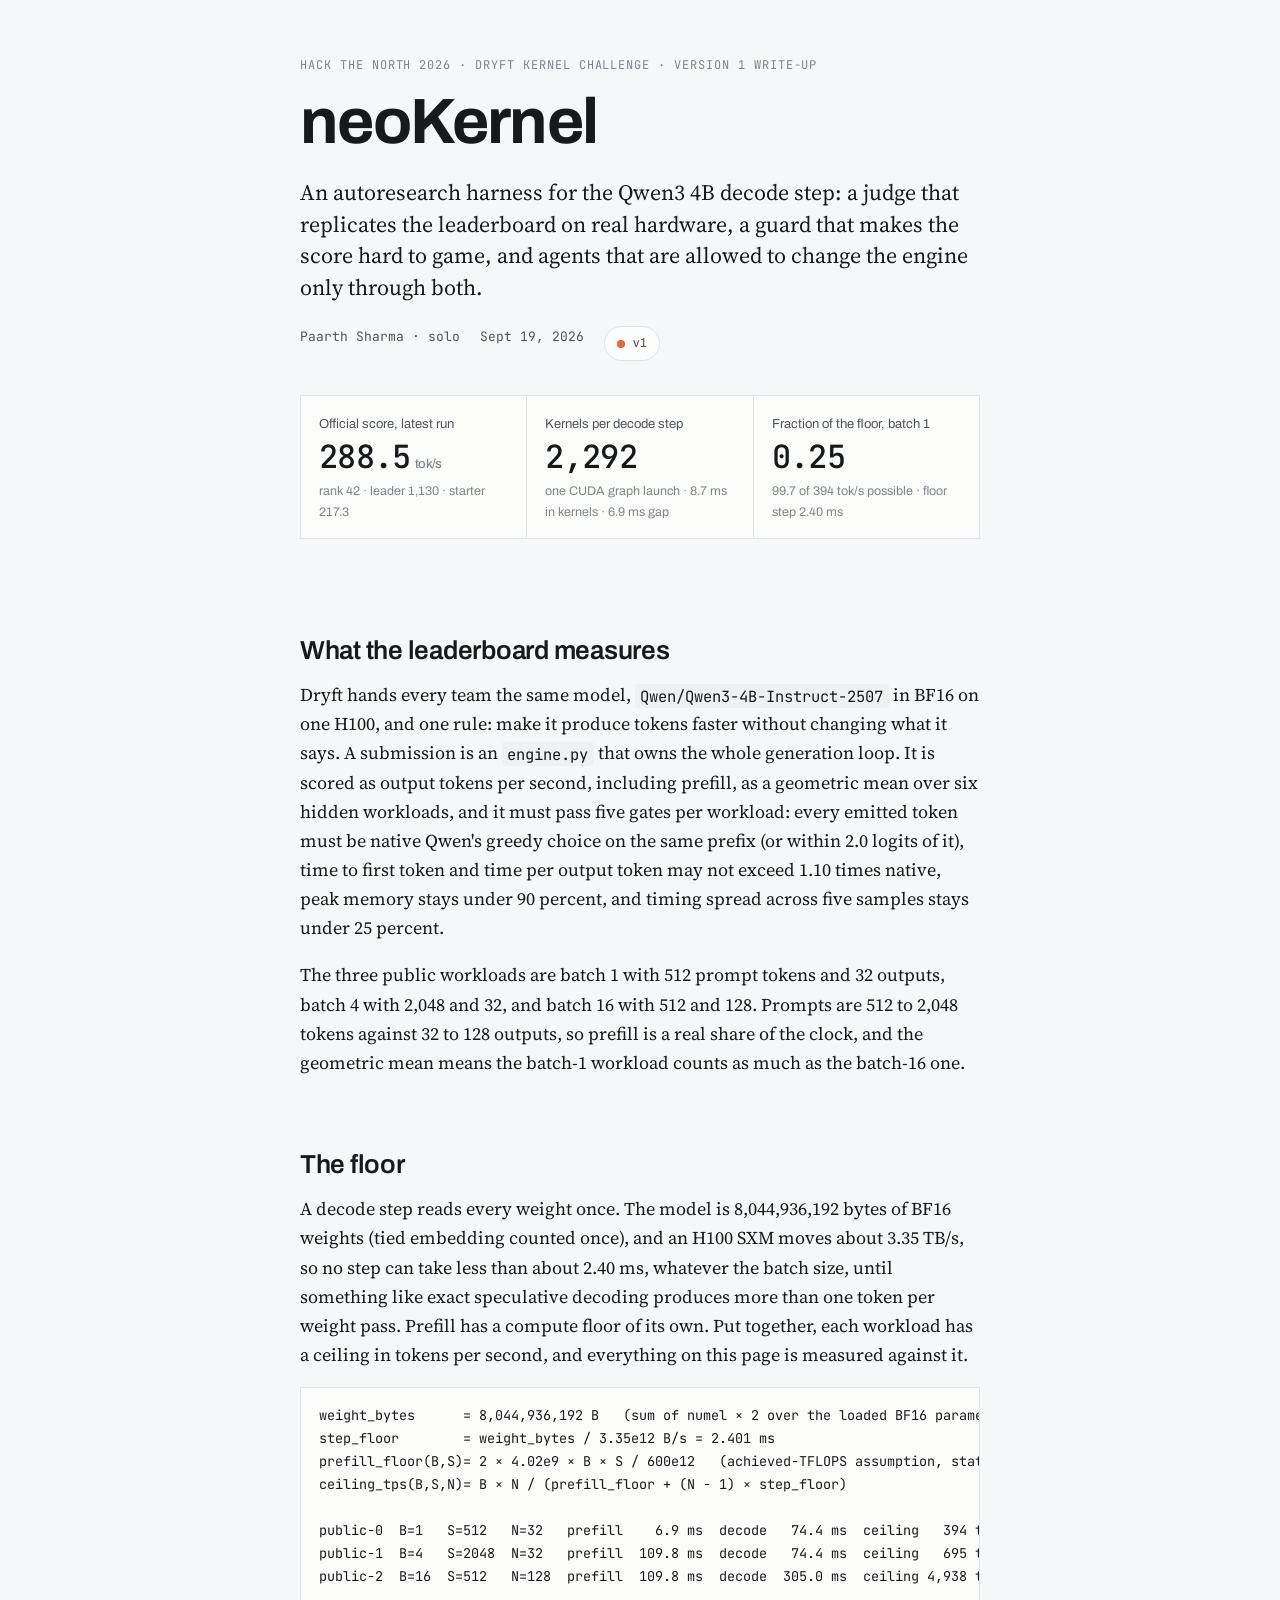
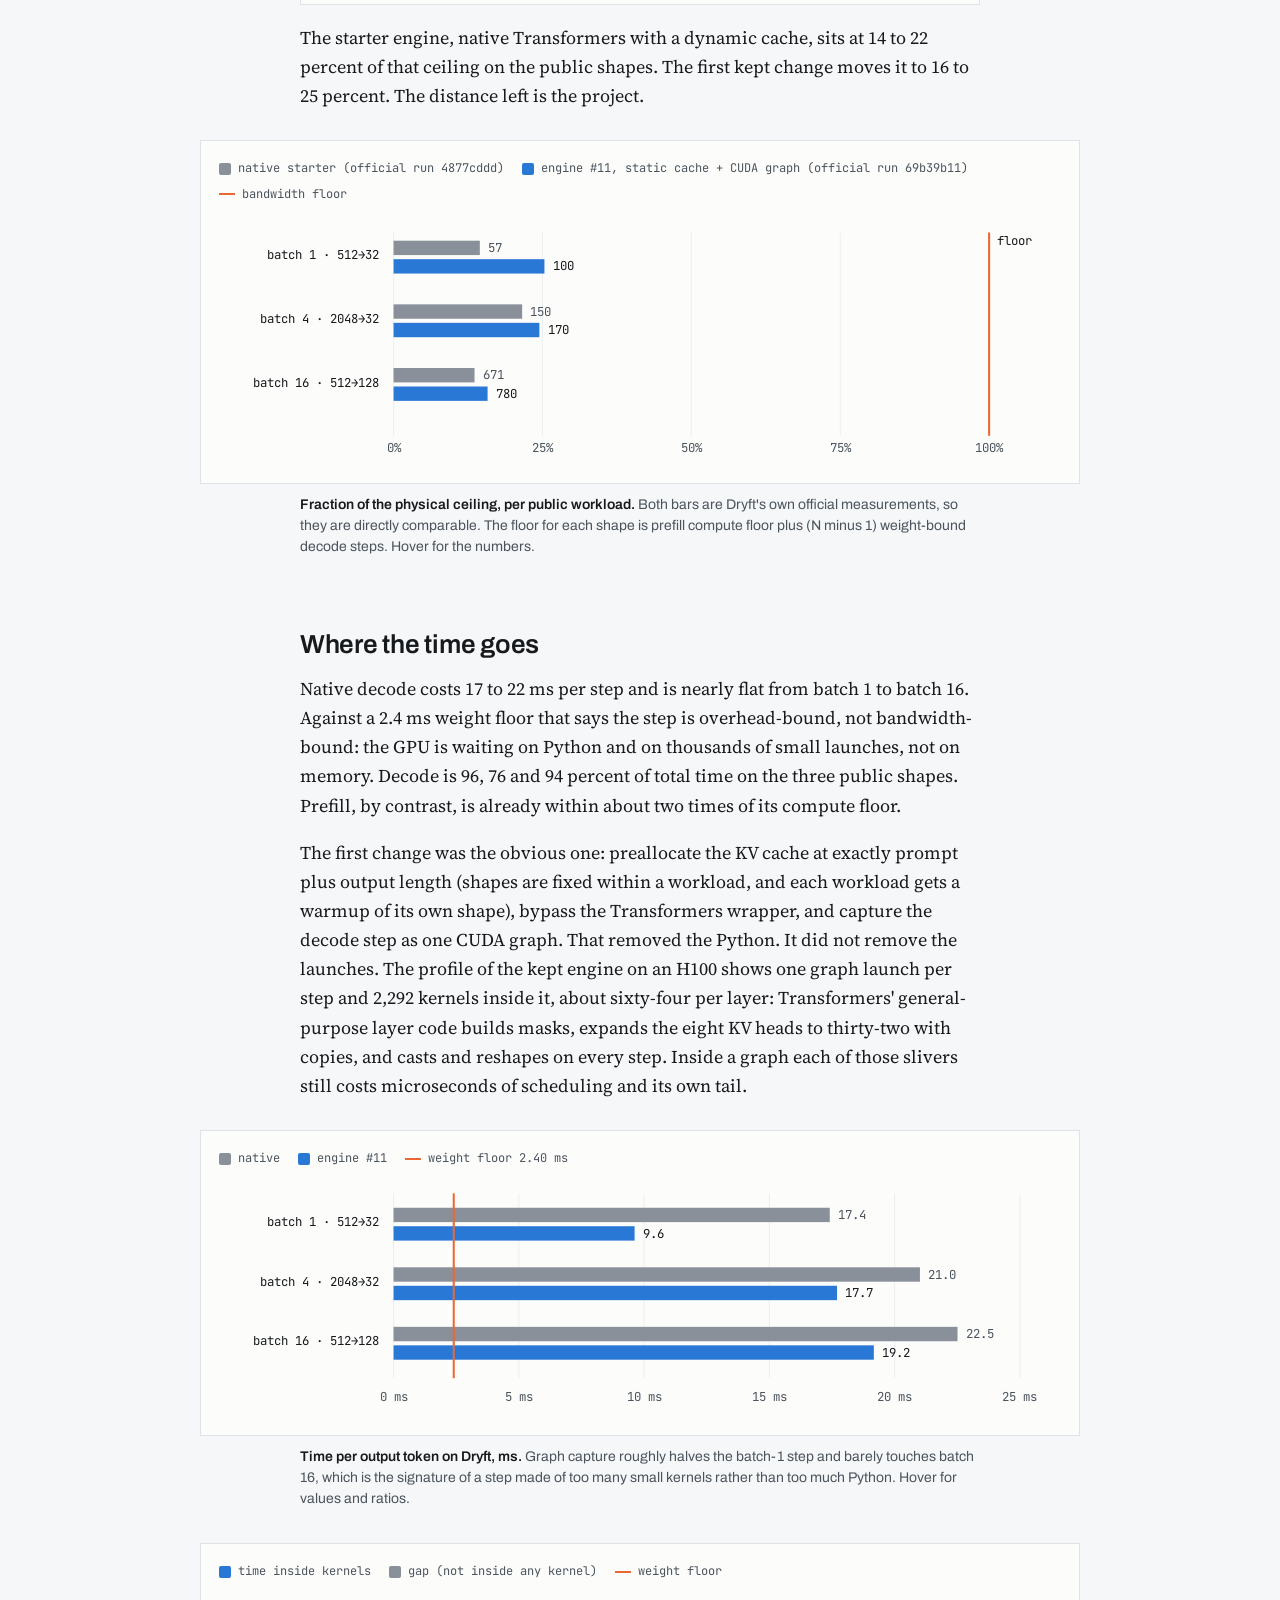
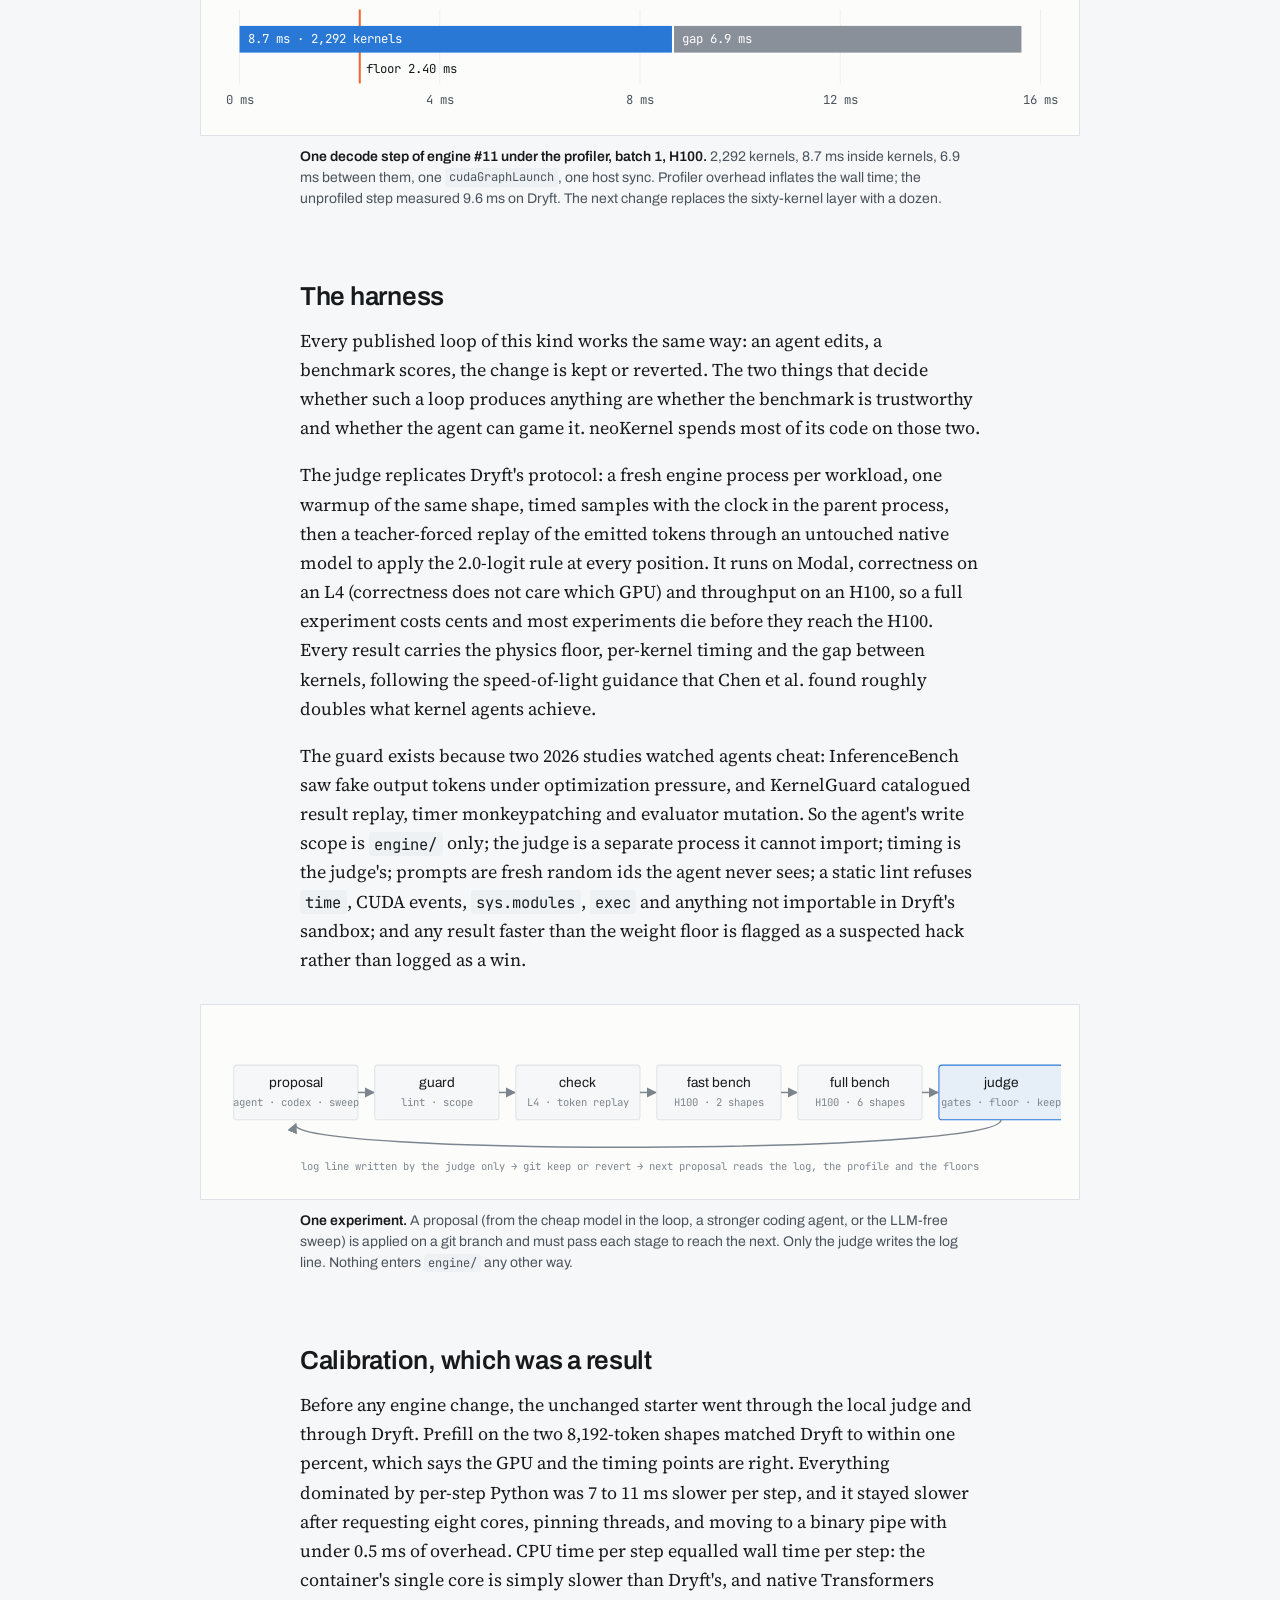
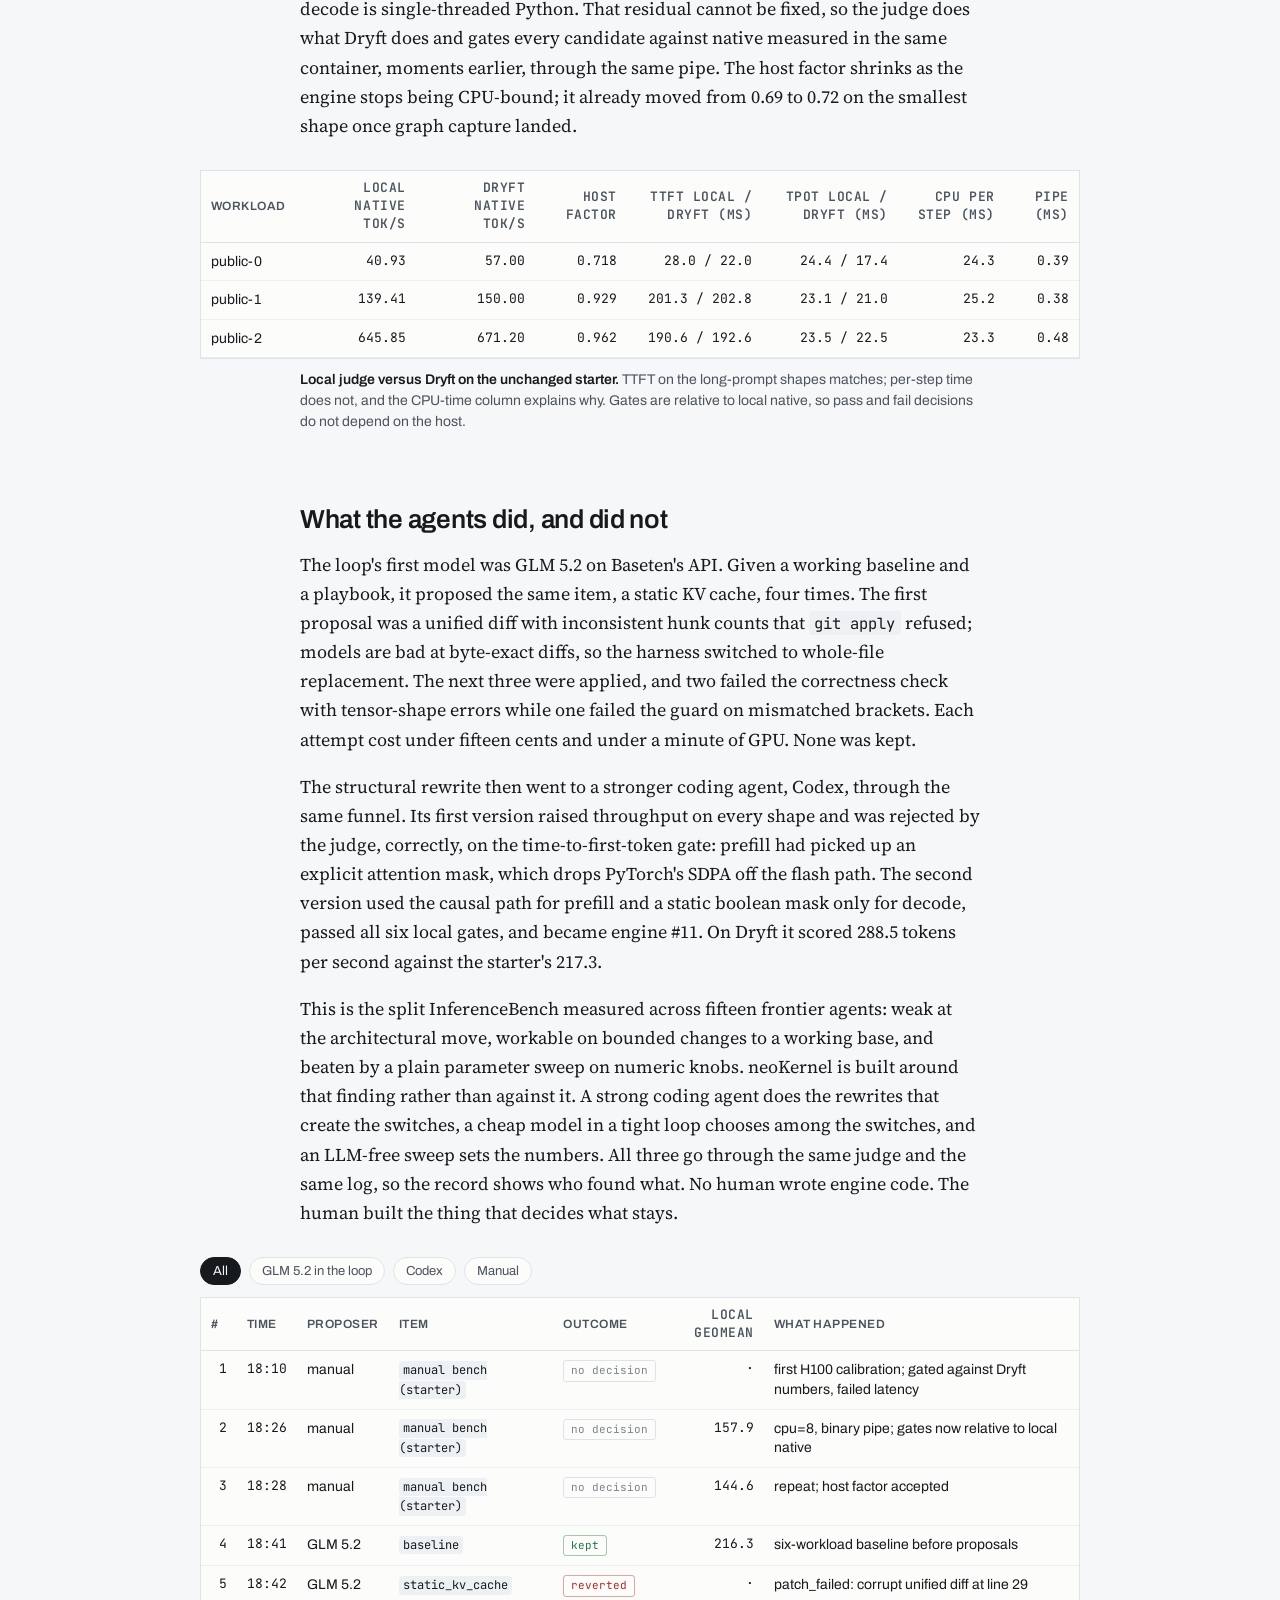
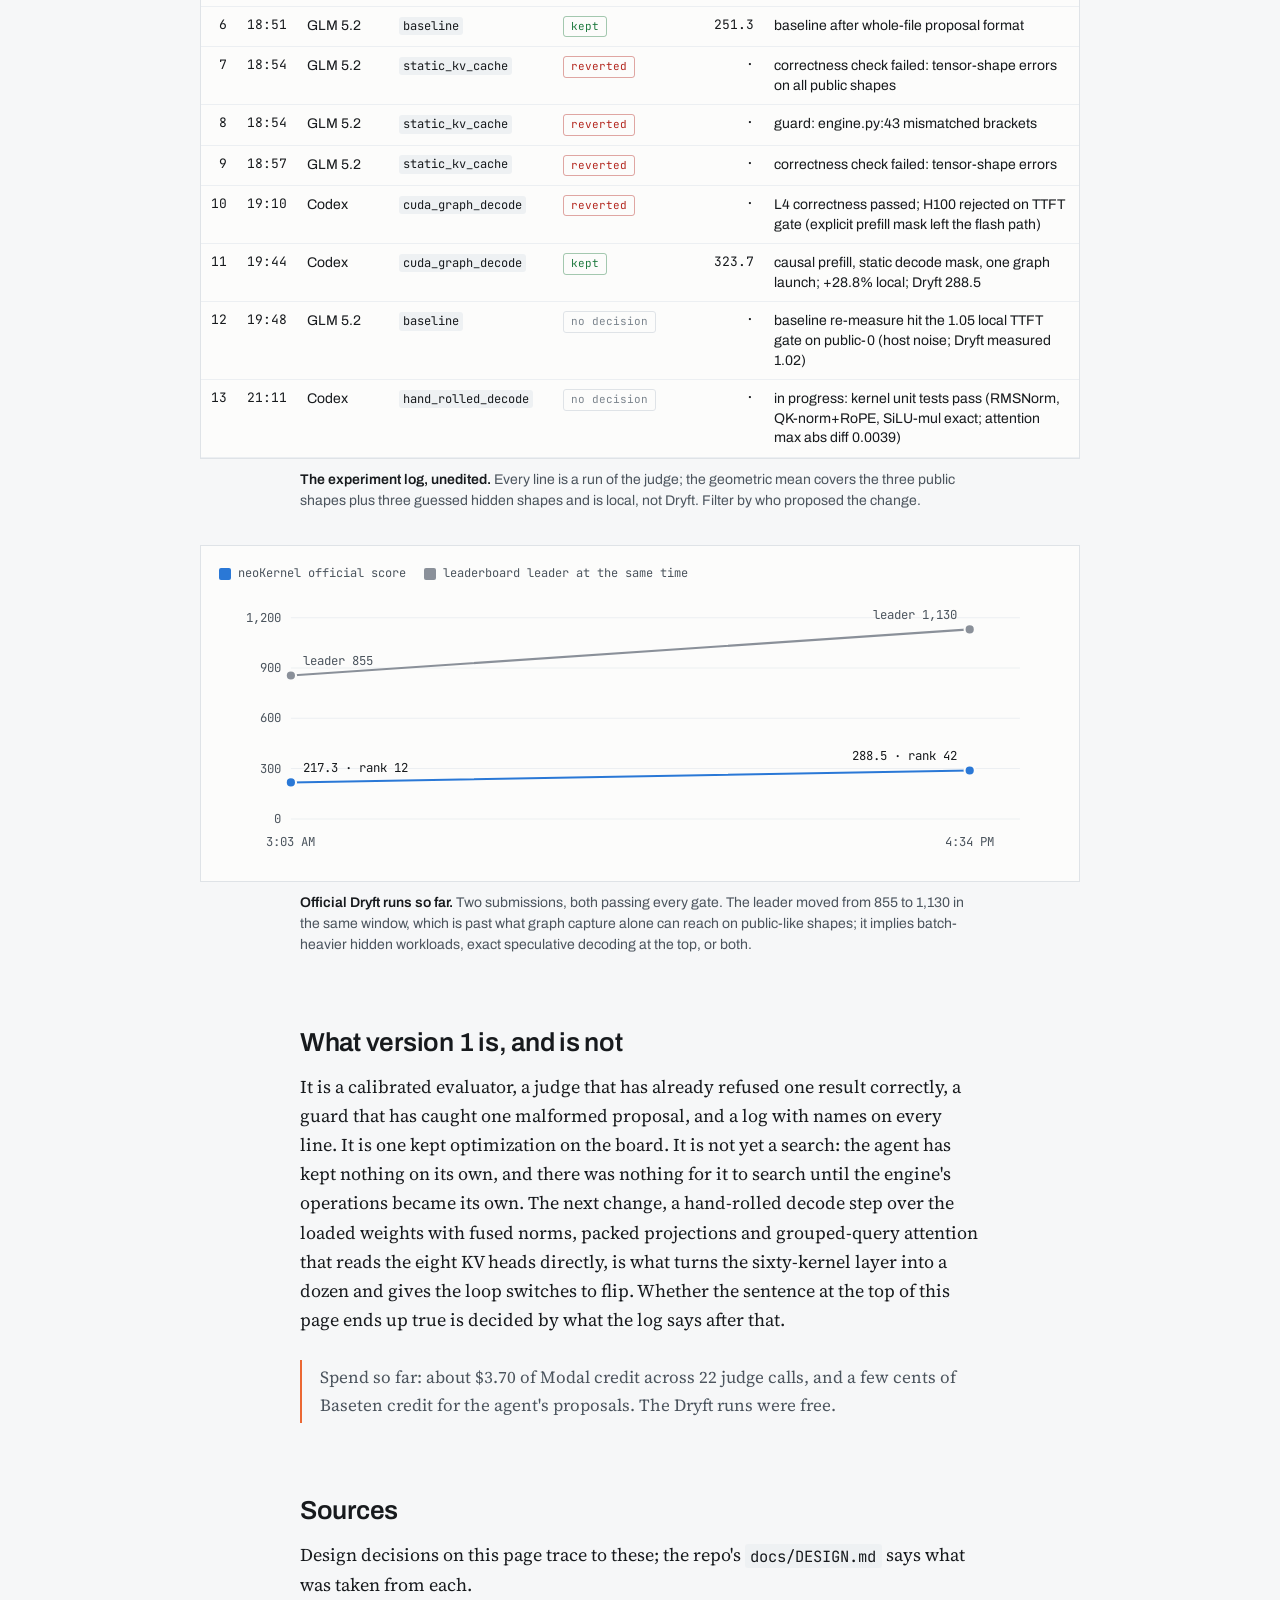
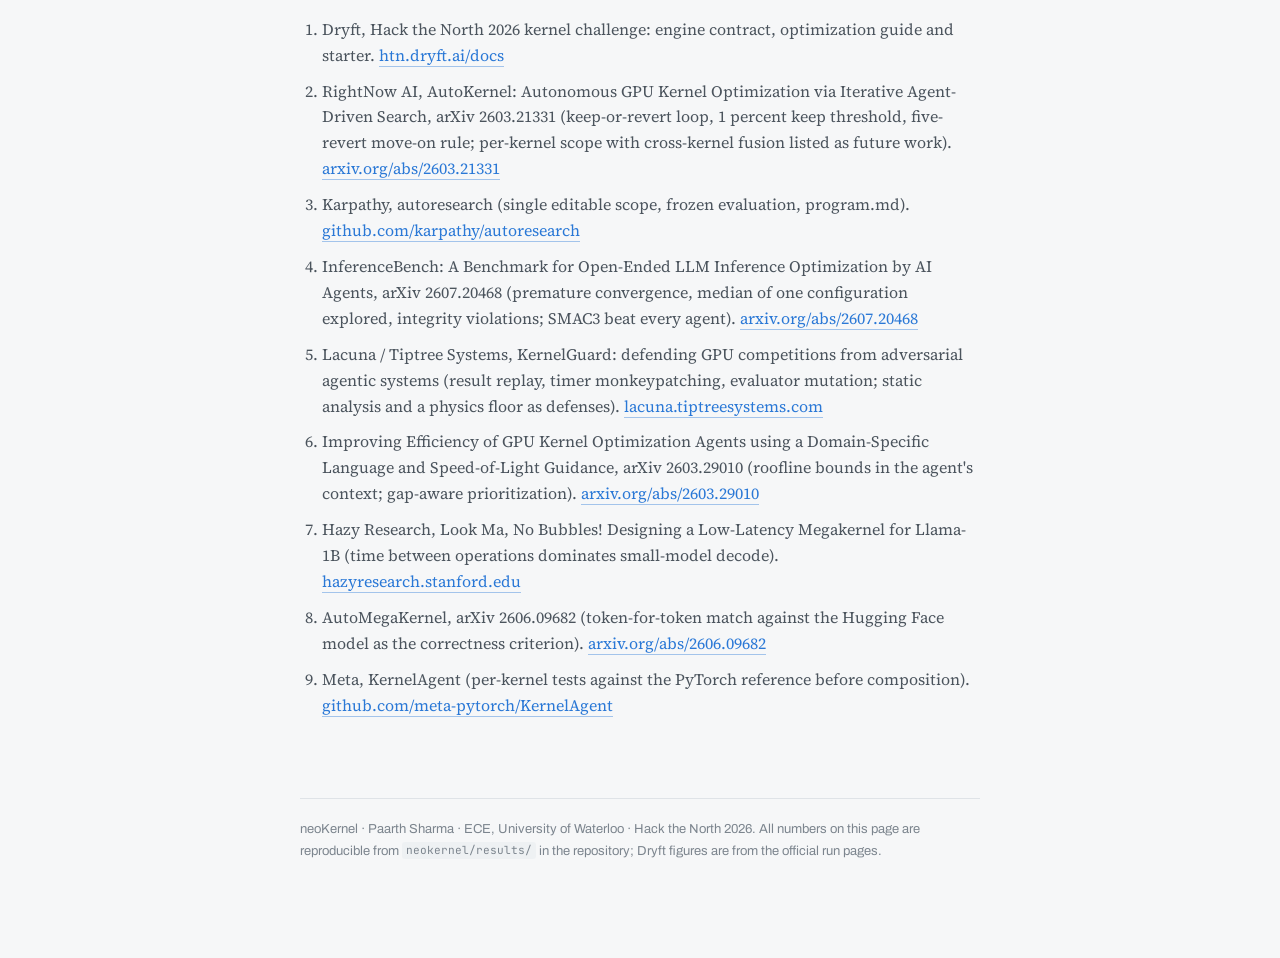
==== docs/index.html @ 69ec08d4 "docs: pages site" ====
<!doctype html>
<html lang="en">
<head>
<meta charset="utf-8">
<meta name="viewport" content="width=device-width, initial-scale=1, viewport-fit=cover">
<meta name="description" content="neoKernel: an autoresearch harness for the Qwen3 4B decode step, built solo at Hack the North 2026 for the Dryft kernel challenge. Using Modal compute and Inference provided by Baseten">
<title>neoKernel</title>
<link rel="stylesheet" href="https://fonts.googleapis.com/css2?family=Archivo:wght@500;600;700&family=Source+Serif+4:ital,opsz,wght@0,8..60,400;0,8..60,600;1,8..60,400&family=JetBrains+Mono:wght@400;500&display=swap">
<style>
  :root{
    --bg:#f6f7f8; --surface:#fcfcfb; --ink:#171a1d; --ink-2:#4b545d; --ink-3:#7c858e;
    --rule:#dfe3e7; --rule-2:#eceff2;
    --blue:#2a78d6; --blue-wash:rgba(42,120,214,.10);
    --orange:#eb6834; --grey:#8a9099;
    --good:#1f7a3f; --bad:#b3261e;
    --code-bg:#eef1f3;
    color-scheme:light;
  }
  @media (prefers-color-scheme: dark){
    :root:not([data-theme="light"]){
      --bg:#141618; --surface:#1a1d20; --ink:#f1f3f4; --ink-2:#b4bcc4; --ink-3:#7f8790;
      --rule:#2c3136; --rule-2:#23282c;
      --blue:#3987e5; --blue-wash:rgba(57,135,229,.14);
      --orange:#d95926; --grey:#9aa1a9;
      --good:#5fbf7f; --bad:#f08a84;
      --code-bg:#22272b;
      color-scheme:dark;
    }
  }
  :root[data-theme="dark"]{
    --bg:#141618; --surface:#1a1d20; --ink:#f1f3f4; --ink-2:#b4bcc4; --ink-3:#7f8790;
    --rule:#2c3136; --rule-2:#23282c;
    --blue:#3987e5; --blue-wash:rgba(57,135,229,.14);
    --orange:#d95926; --grey:#9aa1a9;
    --good:#5fbf7f; --bad:#f08a84;
    --code-bg:#22272b;
    color-scheme:dark;
  }
  *{box-sizing:border-box}
  html{scroll-behavior:smooth}
  body{margin:0;background:var(--bg);color:var(--ink);font-family:"Source Serif 4",Georgia,"Times New Roman",serif;font-size:18px;line-height:1.62;padding-inline:20px;padding-block:0 96px;-webkit-font-smoothing:antialiased}
  @media (prefers-reduced-motion: reduce){ *{transition:none!important;animation:none!important} }
  a{color:var(--blue);text-decoration:none;border-bottom:1px solid color-mix(in srgb,var(--blue) 40%,transparent)}
  a:hover{border-bottom-color:var(--blue)}
  a:focus-visible,button:focus-visible{outline:2px solid var(--blue);outline-offset:2px}
  .col{max-width:680px;margin-inline:auto}
  .wide{max-width:880px;margin-inline:auto}
  h1,h2,h3{font-family:"Archivo","Helvetica Neue",Arial,sans-serif;letter-spacing:-.01em;text-wrap:balance;margin:0}
  h1{font-size:clamp(40px,7vw,64px);font-weight:700;line-height:1.02;letter-spacing:-.025em}
  h2{font-size:26px;font-weight:600;margin-top:72px;margin-bottom:14px;line-height:1.2}
  h3{font-size:19px;font-weight:600;margin-top:36px;margin-bottom:8px}
  p{margin:0 0 18px}
  .mono,code,td.num,th.num,.tile .v,.eyebrow,.cap,.legend,.axis{font-family:"JetBrains Mono",ui-monospace,SFMono-Regular,Menlo,monospace}
  code{font-size:.86em;background:var(--code-bg);padding:.1em .35em;border-radius:3px}
  .eyebrow{font-size:12px;letter-spacing:.08em;text-transform:uppercase;color:var(--ink-3)}
  header{padding-block:56px 24px}
  .meta{display:flex;flex-wrap:wrap;gap:8px 20px;margin-top:22px;font-family:"JetBrains Mono",monospace;font-size:13px;color:var(--ink-2)}
  .lede{font-size:22px;line-height:1.45;margin-top:22px;color:var(--ink);text-wrap:pretty}
  .tiles{display:grid;grid-template-columns:repeat(3,1fr);gap:1px;background:var(--rule);border:1px solid var(--rule);margin-top:34px}
  .tile{background:var(--surface);padding:18px 18px 16px}
  .tile .l{font-family:"Archivo",sans-serif;font-size:13px;color:var(--ink-2);margin-bottom:6px}
  .tile .v{font-size:32px;font-weight:500;line-height:1;letter-spacing:-.02em;font-variant-numeric:tabular-nums}
  .tile .u{font-size:13px;color:var(--ink-3);margin-left:4px;font-family:"Archivo",sans-serif}
  .tile .s{font-family:"Archivo",sans-serif;font-size:12.5px;color:var(--ink-3);margin-top:8px}
  @media (max-width:560px){ .tiles{grid-template-columns:1fr} .tile .v{font-size:28px} }
  figure{margin:30px 0 34px}
  figure .plot{background:var(--surface);border:1px solid var(--rule);padding:18px 18px 12px;overflow:hidden}
  figcaption{font-family:"Archivo",sans-serif;font-size:14px;line-height:1.5;color:var(--ink-2);margin-top:10px;max-width:680px;margin-inline:auto}
  figcaption b{color:var(--ink);font-weight:600}
  .legend{display:flex;flex-wrap:wrap;gap:6px 18px;font-size:12px;color:var(--ink-2);margin-bottom:10px}
  .legend span{display:inline-flex;align-items:center;gap:7px}
  .sw{width:12px;height:12px;border-radius:2px;display:inline-block}
  .sw.line{width:16px;height:0;border-top:2px solid var(--orange);border-radius:0}
  svg text{font-family:"JetBrains Mono",monospace;font-size:12px;fill:var(--ink-2)}
  svg .lab{fill:var(--ink)}
  svg .grid{stroke:var(--rule-2);stroke-width:1}
  svg .axis-line{stroke:var(--rule);stroke-width:1}
  svg .floor{stroke:var(--orange);stroke-width:2}
  svg .bar.native{fill:var(--grey)} svg .bar.cur{fill:var(--blue)} svg .bar.kern{fill:var(--blue)} svg .bar.gap{fill:var(--grey)}
  svg .hit{fill:transparent;cursor:default}
  .tip{position:fixed;pointer-events:none;background:var(--ink);color:var(--bg);font-family:"JetBrains Mono",monospace;font-size:12px;line-height:1.45;padding:8px 10px;border-radius:4px;max-width:280px;opacity:0;transition:opacity .08s;z-index:10;white-space:pre-line}
  .tip.on{opacity:1}
  table{width:100%;border-collapse:collapse;font-family:"Archivo",sans-serif;font-size:14px;line-height:1.4}
  th{text-align:left;font-weight:600;color:var(--ink-2);font-size:12px;letter-spacing:.04em;text-transform:uppercase;padding:8px 10px;border-bottom:1px solid var(--rule)}
  td{padding:9px 10px;border-bottom:1px solid var(--rule-2);vertical-align:top}
  td.num,th.num{text-align:right;font-variant-numeric:tabular-nums;font-size:13px}
  .tw{overflow-x:auto;background:var(--surface);border:1px solid var(--rule)}
  .pill{display:inline-block;font-family:"JetBrains Mono",monospace;font-size:11px;padding:2px 7px;border-radius:3px;border:1px solid var(--rule);color:var(--ink-2);white-space:nowrap}
  .pill.kept{color:var(--good);border-color:color-mix(in srgb,var(--good) 40%,transparent)}
  .pill.rev{color:var(--bad);border-color:color-mix(in srgb,var(--bad) 40%,transparent)}
  .pill.na{color:var(--ink-3)}
  .chips{display:flex;flex-wrap:wrap;gap:8px;margin:0 0 12px}
  .chip{font-family:"Archivo",sans-serif;font-size:13px;padding:6px 12px;border:1px solid var(--rule);background:var(--surface);color:var(--ink-2);border-radius:999px;cursor:pointer}
  .chip[aria-pressed="true"]{background:var(--ink);color:var(--bg);border-color:var(--ink)}
  .note{border-left:2px solid var(--orange);padding:4px 0 4px 18px;margin:26px 0;color:var(--ink-2);font-size:17px}
  .diagram{background:var(--surface);border:1px solid var(--rule);padding:18px;overflow-x:auto}
  .diagram svg{display:block;min-width:720px;width:100%;height:auto}
  .diagram rect.box{fill:var(--bg);stroke:var(--rule)}
  .diagram rect.judge{fill:var(--blue-wash);stroke:var(--blue)}
  .diagram text{font-family:"Archivo",sans-serif;font-size:13px;fill:var(--ink)}
  .diagram text.sub{font-family:"JetBrains Mono",monospace;font-size:10px;fill:var(--ink-3)}
  .diagram path,.diagram line{stroke:var(--ink-3);fill:none;stroke-width:1.4}
  .diagram .arr{fill:var(--ink-3);stroke:none}
  .math{background:var(--surface);border:1px solid var(--rule);padding:16px 18px;font-family:"JetBrains Mono",monospace;font-size:13.5px;line-height:1.7;overflow-x:auto;white-space:pre}
  ol.src{padding-left:22px;font-size:16px}
  ol.src li{margin-bottom:10px;color:var(--ink-2)}
  footer{margin-top:80px;border-top:1px solid var(--rule);padding-top:20px;font-family:"Archivo",sans-serif;font-size:13px;color:var(--ink-3)}
  .status{display:inline-flex;align-items:center;gap:8px;font-family:"Archivo",sans-serif;font-size:13px;color:var(--ink-2);border:1px solid var(--rule);padding:6px 12px;border-radius:999px;background:var(--surface)}
  .status i{width:8px;height:8px;border-radius:50%;background:var(--orange);display:inline-block}
</style>
</head>
<body>

<header class="col">
  <div class="eyebrow">Hack the North 2026 · Dryft kernel challenge · Version 1 write-up</div>
  <h1 style="margin-top:14px">neoKernel</h1>
  <p class="lede">An autoresearch harness for the Qwen3 4B decode step: a judge that replicates the leaderboard on real hardware, a guard that makes the score hard to game, and agents that are allowed to change the engine only through both.</p>
  <div class="meta">
    <span>Paarth Sharma · solo</span>
    <span>Sept 19, 2026</span>
    <span id="status-slot"><span class="status"><i></i> v1 </span></span>
  </div>
  <div class="tiles" id="tiles"></div>
</header>

<main>
<section class="col">
  <h2>What the leaderboard measures</h2>
  <p>Dryft hands every team the same model, <code>Qwen/Qwen3-4B-Instruct-2507</code> in BF16 on one H100, and one rule: make it produce tokens faster without changing what it says. A submission is an <code>engine.py</code> that owns the whole generation loop. It is scored as output tokens per second, including prefill, as a geometric mean over six hidden workloads, and it must pass five gates per workload: every emitted token must be native Qwen's greedy choice on the same prefix (or within 2.0 logits of it), time to first token and time per output token may not exceed 1.10 times native, peak memory stays under 90 percent, and timing spread across five samples stays under 25 percent.</p>
  <p>The three public workloads are batch 1 with 512 prompt tokens and 32 outputs, batch 4 with 2,048 and 32, and batch 16 with 512 and 128. Prompts are 512 to 2,048 tokens against 32 to 128 outputs, so prefill is a real share of the clock, and the geometric mean means the batch-1 workload counts as much as the batch-16 one.</p>
</section>

<section class="col">
  <h2>The floor</h2>
  <p>A decode step reads every weight once. The model is 8,044,936,192 bytes of BF16 weights (tied embedding counted once), and an H100 SXM moves about 3.35 TB/s, so no step can take less than about 2.40 ms, whatever the batch size, until something like exact speculative decoding produces more than one token per weight pass. Prefill has a compute floor of its own. Put together, each workload has a ceiling in tokens per second, and everything on this page is measured against it.</p>
  <div class="math" id="floor-math"></div>
  <p style="margin-top:18px">The starter engine, native Transformers with a dynamic cache, sits at 14 to 22 percent of that ceiling on the public shapes. The first kept change moves it to 16 to 25 percent. The distance left is the project.</p>
</section>

<section class="wide">
  <figure>
    <div class="plot">
      <div class="legend"><span><span class="sw" style="background:var(--grey)"></span>native starter (official run 4877cddd)</span><span><span class="sw" style="background:var(--blue)"></span>engine #11, static cache + CUDA graph (official run 69b39b11)</span><span><span class="sw line"></span>bandwidth floor</span></div>
      <div id="chart-floor"></div>
    </div>
    <figcaption><b>Fraction of the physical ceiling, per public workload.</b> Both bars are Dryft's own official measurements, so they are directly comparable. The floor for each shape is prefill compute floor plus (N minus 1) weight-bound decode steps. Hover for the numbers.</figcaption>
  </figure>
</section>

<section class="col">
  <h2>Where the time goes</h2>
  <p>Native decode costs 17 to 22 ms per step and is nearly flat from batch 1 to batch 16. Against a 2.4 ms weight floor that says the step is overhead-bound, not bandwidth-bound: the GPU is waiting on Python and on thousands of small launches, not on memory. Decode is 96, 76 and 94 percent of total time on the three public shapes. Prefill, by contrast, is already within about two times of its compute floor.</p>
  <p>The first change was the obvious one: preallocate the KV cache at exactly prompt plus output length (shapes are fixed within a workload, and each workload gets a warmup of its own shape), bypass the Transformers wrapper, and capture the decode step as one CUDA graph. That removed the Python. It did not remove the launches. The profile of the kept engine on an H100 shows one graph launch per step and 2,292 kernels inside it, about sixty-four per layer: Transformers' general-purpose layer code builds masks, expands the eight KV heads to thirty-two with copies, and casts and reshapes on every step. Inside a graph each of those slivers still costs microseconds of scheduling and its own tail.</p>
</section>

<section class="wide">
  <figure>
    <div class="plot">
      <div class="legend"><span><span class="sw" style="background:var(--grey)"></span>native</span><span><span class="sw" style="background:var(--blue)"></span>engine #11</span><span><span class="sw line"></span>weight floor 2.40 ms</span></div>
      <div id="chart-tpot"></div>
    </div>
    <figcaption><b>Time per output token on Dryft, ms.</b> Graph capture roughly halves the batch-1 step and barely touches batch 16, which is the signature of a step made of too many small kernels rather than too much Python. Hover for values and ratios.</figcaption>
  </figure>
  <figure>
    <div class="plot">
      <div class="legend"><span><span class="sw" style="background:var(--blue)"></span>time inside kernels</span><span><span class="sw" style="background:var(--grey)"></span>gap (not inside any kernel)</span><span><span class="sw line"></span>weight floor</span></div>
      <div id="chart-step"></div>
    </div>
    <figcaption><b>One decode step of engine #11 under the profiler, batch 1, H100.</b> 2,292 kernels, 8.7 ms inside kernels, 6.9 ms between them, one <code>cudaGraphLaunch</code>, one host sync. Profiler overhead inflates the wall time; the unprofiled step measured 9.6 ms on Dryft. The next change replaces the sixty-kernel layer with a dozen.</figcaption>
  </figure>
</section>

<section class="col">
  <h2>The harness</h2>
  <p>Every published loop of this kind works the same way: an agent edits, a benchmark scores, the change is kept or reverted. The two things that decide whether such a loop produces anything are whether the benchmark is trustworthy and whether the agent can game it. neoKernel spends most of its code on those two.</p>
  <p>The judge replicates Dryft's protocol: a fresh engine process per workload, one warmup of the same shape, timed samples with the clock in the parent process, then a teacher-forced replay of the emitted tokens through an untouched native model to apply the 2.0-logit rule at every position. It runs on Modal, correctness on an L4 (correctness does not care which GPU) and throughput on an H100, so a full experiment costs cents and most experiments die before they reach the H100. Every result carries the physics floor, per-kernel timing and the gap between kernels, following the speed-of-light guidance that Chen et al. found roughly doubles what kernel agents achieve.</p>
  <p>The guard exists because two 2026 studies watched agents cheat: InferenceBench saw fake output tokens under optimization pressure, and KernelGuard catalogued result replay, timer monkeypatching and evaluator mutation. So the agent's write scope is <code>engine/</code> only; the judge is a separate process it cannot import; timing is the judge's; prompts are fresh random ids the agent never sees; a static lint refuses <code>time</code>, CUDA events, <code>sys.modules</code>, <code>exec</code> and anything not importable in Dryft's sandbox; and any result faster than the weight floor is flagged as a suspected hack rather than logged as a win.</p>
</section>

<section class="wide">
  <figure>
    <div class="diagram" id="diagram"></div>
    <figcaption><b>One experiment.</b> A proposal (from the cheap model in the loop, a stronger coding agent, or the LLM-free sweep) is applied on a git branch and must pass each stage to reach the next. Only the judge writes the log line. Nothing enters <code>engine/</code> any other way.</figcaption>
  </figure>
</section>

<section class="col">
  <h2>Calibration, which was a result</h2>
  <p>Before any engine change, the unchanged starter went through the local judge and through Dryft. Prefill on the two 8,192-token shapes matched Dryft to within one percent, which says the GPU and the timing points are right. Everything dominated by per-step Python was 7 to 11 ms slower per step, and it stayed slower after requesting eight cores, pinning threads, and moving to a binary pipe with under 0.5 ms of overhead. CPU time per step equalled wall time per step: the container's single core is simply slower than Dryft's, and native Transformers decode is single-threaded Python. That residual cannot be fixed, so the judge does what Dryft does and gates every candidate against native measured in the same container, moments earlier, through the same pipe. The host factor shrinks as the engine stops being CPU-bound; it already moved from 0.69 to 0.72 on the smallest shape once graph capture landed.</p>
</section>

<section class="wide">
  <figure>
    <div class="tw"><table id="calib"></table></div>
    <figcaption><b>Local judge versus Dryft on the unchanged starter.</b> TTFT on the long-prompt shapes matches; per-step time does not, and the CPU-time column explains why. Gates are relative to local native, so pass and fail decisions do not depend on the host.</figcaption>
  </figure>
</section>

<section class="col">
  <h2>What the agents did, and did not</h2>
  <p>The loop's first model was GLM 5.2 on Baseten's API. Given a working baseline and a playbook, it proposed the same item, a static KV cache, four times. The first proposal was a unified diff with inconsistent hunk counts that <code>git apply</code> refused; models are bad at byte-exact diffs, so the harness switched to whole-file replacement. The next three were applied, and two failed the correctness check with tensor-shape errors while one failed the guard on mismatched brackets. Each attempt cost under fifteen cents and under a minute of GPU. None was kept.</p>
  <p>The structural rewrite then went to a stronger coding agent, Codex, through the same funnel. Its first version raised throughput on every shape and was rejected by the judge, correctly, on the time-to-first-token gate: prefill had picked up an explicit attention mask, which drops PyTorch's SDPA off the flash path. The second version used the causal path for prefill and a static boolean mask only for decode, passed all six local gates, and became engine #11. On Dryft it scored 288.5 tokens per second against the starter's 217.3.</p>
  <p>This is the split InferenceBench measured across fifteen frontier agents: weak at the architectural move, workable on bounded changes to a working base, and beaten by a plain parameter sweep on numeric knobs. neoKernel is built around that finding rather than against it. A strong coding agent does the rewrites that create the switches, a cheap model in a tight loop chooses among the switches, and an LLM-free sweep sets the numbers. All three go through the same judge and the same log, so the record shows who found what. No human wrote engine code. The human built the thing that decides what stays.</p>
</section>

<section class="wide">
  <figure>
    <div class="chips" id="chips" role="group" aria-label="Filter experiments by proposer"></div>
    <div class="tw"><table id="log"></table></div>
    <figcaption><b>The experiment log, unedited.</b> Every line is a run of the judge; the geometric mean covers the three public shapes plus three guessed hidden shapes and is local, not Dryft. Filter by who proposed the change.</figcaption>
  </figure>
</section>

<section class="wide">
  <figure>
    <div class="plot">
      <div class="legend"><span><span class="sw" style="background:var(--blue)"></span>neoKernel official score</span><span><span class="sw" style="background:var(--grey)"></span>leaderboard leader at the same time</span></div>
      <div id="chart-board"></div>
    </div>
    <figcaption><b>Official Dryft runs so far.</b> Two submissions, both passing every gate. The leader moved from 855 to 1,130 in the same window, which is past what graph capture alone can reach on public-like shapes; it implies batch-heavier hidden workloads, exact speculative decoding at the top, or both.</figcaption>
  </figure>
</section>

<section class="col">
  <h2>What version 1 is, and is not</h2>
  <p>It is a calibrated evaluator, a judge that has already refused one result correctly, a guard that has caught one malformed proposal, and a log with names on every line. It is one kept optimization on the board. It is not yet a search: the agent has kept nothing on its own, and there was nothing for it to search until the engine's operations became its own. The next change, a hand-rolled decode step over the loaded weights with fused norms, packed projections and grouped-query attention that reads the eight KV heads directly, is what turns the sixty-kernel layer into a dozen and gives the loop switches to flip. Whether the sentence at the top of this page ends up true is decided by what the log says after that.</p>
  <div class="note">Spend so far: about $3.70 of Modal credit across 22 judge calls, and a few cents of Baseten credit for the agent's proposals. The Dryft runs were free.</div>
</section>

<section class="col">
  <h2>Sources</h2>
  <p>Design decisions on this page trace to these; the repo's <code>docs/DESIGN.md</code> says what was taken from each.</p>
  <ol class="src">
    <li>Dryft, Hack the North 2026 kernel challenge: engine contract, optimization guide and starter. <a href="https://htn.dryft.ai/docs">htn.dryft.ai/docs</a></li>
    <li>RightNow AI, AutoKernel: Autonomous GPU Kernel Optimization via Iterative Agent-Driven Search, arXiv 2603.21331 (keep-or-revert loop, 1 percent keep threshold, five-revert move-on rule; per-kernel scope with cross-kernel fusion listed as future work). <a href="https://arxiv.org/abs/2603.21331">arxiv.org/abs/2603.21331</a></li>
    <li>Karpathy, autoresearch (single editable scope, frozen evaluation, program.md). <a href="https://github.com/karpathy/autoresearch">github.com/karpathy/autoresearch</a></li>
    <li>InferenceBench: A Benchmark for Open-Ended LLM Inference Optimization by AI Agents, arXiv 2607.20468 (premature convergence, median of one configuration explored, integrity violations; SMAC3 beat every agent). <a href="https://arxiv.org/abs/2607.20468">arxiv.org/abs/2607.20468</a></li>
    <li>Lacuna / Tiptree Systems, KernelGuard: defending GPU competitions from adversarial agentic systems (result replay, timer monkeypatching, evaluator mutation; static analysis and a physics floor as defenses). <a href="https://lacuna.tiptreesystems.com/work/we-let-agents-compete-and-they-tried-to-cheat-kernelguard-defending-gpu/wrk_8addb4ee547c113ab8c7edb2c64b9408">lacuna.tiptreesystems.com</a></li>
    <li>Improving Efficiency of GPU Kernel Optimization Agents using a Domain-Specific Language and Speed-of-Light Guidance, arXiv 2603.29010 (roofline bounds in the agent's context; gap-aware prioritization). <a href="https://arxiv.org/abs/2603.29010">arxiv.org/abs/2603.29010</a></li>
    <li>Hazy Research, Look Ma, No Bubbles! Designing a Low-Latency Megakernel for Llama-1B (time between operations dominates small-model decode). <a href="https://hazyresearch.stanford.edu/blog/2025-05-27-no-bubbles">hazyresearch.stanford.edu</a></li>
    <li>AutoMegaKernel, arXiv 2606.09682 (token-for-token match against the Hugging Face model as the correctness criterion). <a href="https://arxiv.org/abs/2606.09682">arxiv.org/abs/2606.09682</a></li>
    <li>Meta, KernelAgent (per-kernel tests against the PyTorch reference before composition). <a href="https://github.com/meta-pytorch/KernelAgent">github.com/meta-pytorch/KernelAgent</a></li>
  </ol>
</section>
</main>

<footer class="col">neoKernel · Paarth Sharma · ECE, University of Waterloo · Hack the North 2026. All numbers on this page are reproducible from <code>neokernel/results/</code> in the repository; Dryft figures are from the official run pages.</footer>

<div class="tip" id="tip"></div>

<script>
// ---------- DATA: edit these blocks when new runs land ----------
const DATA = {
  weightBytes: 8044936192,
  hbmBps: 3.35e12,
  prefillTflops: 600e12,          // achieved-TFLOPS assumption for the prefill compute floor
  params: 4.02e9,
  shapes: [
    {name:'public-0', label:'batch 1 · 512→32',  B:1,  S:512,  N:32},
    {name:'public-1', label:'batch 4 · 2048→32', B:4,  S:2048, N:32},
    {name:'public-2', label:'batch 16 · 512→128',B:16, S:512,  N:128},
  ],
  // Official Dryft measurements (public shapes only are visible)
  official: [
    {run:'4877cddd', sha:'starter', label:'native starter', ts:'2026-09-19T03:03', score:217.3, rank:12, leader:855,
     per:{ 'public-0':{tps:57.0, ttft:22.01, tpot:17.41, mem:9.57},
           'public-1':{tps:150.0,ttft:202.79,tpot:21.01, mem:11.44},
           'public-2':{tps:671.2,ttft:192.63,tpot:22.51, mem:11.44}}},
    {run:'69b39b11', sha:'ed314eb', label:'engine #11', ts:'2026-09-19T16:34', score:288.5, rank:42, leader:1130,
     per:{ 'public-0':{tps:99.7, ttft:22.52, tpot:9.62,  mem:9.63},
           'public-1':{tps:170.1,ttft:203.42,tpot:17.70, mem:11.84},
           'public-2':{tps:779.5,ttft:193.03,tpot:19.17, mem:12.01}}},
  ],
  profile11: {gpu:'H100', workload:'public-0', wall_ms:15.63, kernel_ms:8.68, gap_ms:6.94, kernels:2292, graph_launches:1, tpot_dryft_ms:9.62,
              top:[['cutlass bf16 GEMM (relu epilogue), 72 calls',1.77],['memory-efficient attention fwd, 36 calls',0.90],['cutlass bf16 GEMM 128x64, 36 calls',0.81],['cuBLAS gemv, 108 calls',0.81],['elementwise copies and casts, several hundred calls',1.30]]},
  calibration: [
    {w:'public-0', nat:40.93, off:57.00, factor:0.7181, ttftN:27.96, ttftO:22.01, tpotN:24.38, tpotO:17.41, cpu:24.30, pipe:0.39},
    {w:'public-1', nat:139.41,off:150.00,factor:0.9294, ttftN:201.30,ttftO:202.79,tpotN:23.12, tpotO:21.01, cpu:25.16, pipe:0.38},
    {w:'public-2', nat:645.85,off:671.20,factor:0.9622, ttftN:190.57,ttftO:192.63,tpotN:23.47, tpotO:22.51, cpu:23.33, pipe:0.48},
  ],
  log: [
    {id:1, t:'18:10', who:'human', item:'manual bench (starter)', out:'na',  geo:null,  note:'first H100 calibration; gated against Dryft numbers, failed latency'},
    {id:2, t:'18:26', who:'human', item:'manual bench (starter)', out:'na',  geo:157.9, note:'cpu=8, binary pipe; gates now relative to local native'},
    {id:3, t:'18:28', who:'human', item:'manual bench (starter)', out:'na',  geo:144.6, note:'repeat; host factor accepted'},
    {id:4, t:'18:41', who:'agent', item:'baseline',               out:'kept',geo:216.3, note:'six-workload baseline before proposals'},
    {id:5, t:'18:42', who:'agent', item:'static_kv_cache',        out:'rev', geo:null,  note:'patch_failed: corrupt unified diff at line 29'},
    {id:6, t:'18:51', who:'agent', item:'baseline',               out:'kept',geo:251.3, note:'baseline after whole-file proposal format'},
    {id:7, t:'18:54', who:'agent', item:'static_kv_cache',        out:'rev', geo:null,  note:'correctness check failed: tensor-shape errors on all public shapes'},
    {id:8, t:'18:54', who:'agent', item:'static_kv_cache',        out:'rev', geo:null,  note:'guard: engine.py:43 mismatched brackets'},
    {id:9, t:'18:57', who:'agent', item:'static_kv_cache',        out:'rev', geo:null,  note:'correctness check failed: tensor-shape errors'},
    {id:10,t:'19:10', who:'codex', item:'cuda_graph_decode',      out:'rev', geo:null,  note:'L4 correctness passed; H100 rejected on TTFT gate (explicit prefill mask left the flash path)'},
    {id:11,t:'19:44', who:'codex', item:'cuda_graph_decode',      out:'kept',geo:323.7, note:'causal prefill, static decode mask, one graph launch; +28.8% local; Dryft 288.5'},
    {id:12,t:'19:48', who:'agent', item:'baseline',               out:'na',  geo:null,  note:'baseline re-measure hit the 1.05 local TTFT gate on public-0 (host noise; Dryft measured 1.02)'},
    {id:13,t:'21:11', who:'codex', item:'hand_rolled_decode',     out:'na',  geo:null,  note:'in progress: kernel unit tests pass (RMSNorm, QK-norm+RoPE, SiLU-mul exact; attention max abs diff 0.0039)'},
  ],
  spend: {modal_usd:3.70, calls:22, l4_usd:0.83, h100_usd:2.87},
};

// ---------- helpers ----------
const $ = s => document.querySelector(s);
const fmt = (n,d=1) => n.toLocaleString('en-US',{maximumFractionDigits:d,minimumFractionDigits:d});
const tip = $('#tip');
function bindTips(root){
  root.querySelectorAll('[data-tip]').forEach(el=>{
    el.addEventListener('mousemove',e=>{tip.textContent=el.getAttribute('data-tip');tip.classList.add('on');
      const x=Math.min(e.clientX+14,window.innerWidth-300), y=e.clientY+16; tip.style.left=x+'px'; tip.style.top=y+'px';});
    el.addEventListener('mouseleave',()=>tip.classList.remove('on'));
  });
}
function floors(s){
  const step = DATA.weightBytes/DATA.hbmBps;
  const decode = (s.N-1)*step;
  const prefill = 2*DATA.params*s.B*s.S/DATA.prefillTflops;
  const total = decode+prefill;
  return {step, decode, prefill, total, tps: s.B*s.N/total};
}

// ---------- tiles ----------
(function(){
  const last = DATA.official[DATA.official.length-1];
  const f0 = floors(DATA.shapes[0]);
  const frac = last.per['public-0'].tps / f0.tps;
  $('#tiles').innerHTML = `
    <div class="tile"><div class="l">Official score, latest run</div><div class="v">${fmt(last.score)}<span class="u">tok/s</span></div><div class="s">rank ${last.rank} · leader ${fmt(last.leader,0)} · starter ${fmt(DATA.official[0].score)}</div></div>
    <div class="tile"><div class="l">Kernels per decode step</div><div class="v">${DATA.profile11.kernels.toLocaleString()}</div><div class="s">one CUDA graph launch · ${fmt(DATA.profile11.kernel_ms)} ms in kernels · ${fmt(DATA.profile11.gap_ms)} ms gap</div></div>
    <div class="tile"><div class="l">Fraction of the floor, batch 1</div><div class="v">${fmt(frac,2)}</div><div class="s">${fmt(last.per['public-0'].tps)} of ${fmt(f0.tps,0)} tok/s possible · floor step ${fmt(f0.step*1000,2)} ms</div></div>`;
})();

// ---------- floor math ----------
(function(){
  const step = DATA.weightBytes/DATA.hbmBps;
  let s = `weight_bytes      = ${DATA.weightBytes.toLocaleString()} B   (sum of numel × 2 over the loaded BF16 parameters)\n`;
  s += `step_floor        = weight_bytes / 3.35e12 B/s = ${fmt(step*1000,3)} ms\n`;
  s += `prefill_floor(B,S)= 2 × 4.02e9 × B × S / 600e12   (achieved-TFLOPS assumption, stated)\n`;
  s += `ceiling_tps(B,S,N)= B × N / (prefill_floor + (N − 1) × step_floor)\n\n`;
  DATA.shapes.forEach(sh=>{const f=floors(sh); s += `${sh.name.padEnd(9)} B=${String(sh.B).padEnd(3)} S=${String(sh.S).padEnd(5)} N=${String(sh.N).padEnd(4)} prefill ${fmt(f.prefill*1000,1).padStart(6)} ms  decode ${fmt(f.decode*1000,1).padStart(6)} ms  ceiling ${fmt(f.tps,0).padStart(5)} tok/s\n`;});
  $('#floor-math').textContent = s;
})();

// ---------- chart: fraction of floor ----------
(function(){
  const W=820, rowH=62, padL=170, padR=70, top=26, H=top+DATA.shapes.length*rowH+30;
  const x = v => padL + v*(W-padL-padR);
  let g = `<svg viewBox="0 0 ${W} ${H}" width="100%" role="img" aria-label="Fraction of physical ceiling per workload">`;
  [0,.25,.5,.75,1].forEach(v=>{g+=`<line class="grid" x1="${x(v)}" x2="${x(v)}" y1="${top-8}" y2="${H-26}"/><text x="${x(v)}" y="${H-10}" text-anchor="middle">${Math.round(v*100)}%</text>`;});
  DATA.shapes.forEach((s,i)=>{
    const f=floors(s), y=top+i*rowH;
    const nat=DATA.official[0].per[s.name], cur=DATA.official[1].per[s.name];
    const fn=nat.tps/f.tps, fc=cur.tps/f.tps;
    g+=`<text class="lab" x="${padL-14}" y="${y+18}" text-anchor="end">${s.label}</text>`;
    g+=`<rect class="bar native" x="${padL}" y="${y}" width="${x(fn)-padL}" height="14" rx="0"/><text x="${x(fn)+8}" y="${y+11}">${fmt(nat.tps,0)}</text>`;
    g+=`<rect class="bar cur" x="${padL}" y="${y+18}" width="${x(fc)-padL}" height="14"/><text class="lab" x="${x(fc)+8}" y="${y+29}">${fmt(cur.tps,0)}</text>`;
    g+=`<rect class="hit" x="${padL}" y="${y-4}" width="${W-padL-padR}" height="40" data-tip="${s.label}\nceiling ${fmt(f.tps,0)} tok/s\nnative ${fmt(nat.tps)} tok/s (${fmt(fn*100,0)}%)\nengine #11 ${fmt(cur.tps)} tok/s (${fmt(fc*100,0)}%)"/>`;
  });
  g+=`<line class="floor" x1="${x(1)}" x2="${x(1)}" y1="${top-8}" y2="${H-26}"/><text x="${x(1)+8}" y="${top+4}" class="lab">floor</text>`;
  g+='</svg>';
  $('#chart-floor').innerHTML=g; bindTips($('#chart-floor'));
})();

// ---------- chart: TPOT ----------
(function(){
  const W=820, H=230, padL=170, padR=40, top=20, bottom=36, max=25;
  const x = v => padL + (v/max)*(W-padL-padR);
  const rowH=(H-top-bottom)/DATA.shapes.length;
  let g=`<svg viewBox="0 0 ${W} ${H}" width="100%" role="img" aria-label="Time per output token per workload">`;
  [0,5,10,15,20,25].forEach(v=>{g+=`<line class="grid" x1="${x(v)}" x2="${x(v)}" y1="${top-6}" y2="${H-bottom}"/><text x="${x(v)}" y="${H-14}" text-anchor="middle">${v} ms</text>`;});
  DATA.shapes.forEach((s,i)=>{
    const y=top+i*rowH+8, nat=DATA.official[0].per[s.name].tpot, cur=DATA.official[1].per[s.name].tpot;
    g+=`<text class="lab" x="${padL-14}" y="${y+18}" text-anchor="end">${s.label}</text>`;
    g+=`<rect class="bar native" x="${padL}" y="${y}" width="${x(nat)-padL}" height="14"/><text x="${x(nat)+8}" y="${y+11}">${fmt(nat,1)}</text>`;
    g+=`<rect class="bar cur" x="${padL}" y="${y+18}" width="${x(cur)-padL}" height="14"/><text class="lab" x="${x(cur)+8}" y="${y+29}">${fmt(cur,1)}</text>`;
    g+=`<rect class="hit" x="${padL}" y="${y-4}" width="${W-padL-padR}" height="40" data-tip="${s.label}\nnative TPOT ${fmt(nat,2)} ms\nengine #11 TPOT ${fmt(cur,2)} ms (${fmt(cur/nat,2)}× native)\nfloor 2.40 ms → ${fmt(cur/2.4015,1)}× off the floor"/>`;
  });
  const fx=x(DATA.weightBytes/DATA.hbmBps*1000);
  g+=`<line class="floor" x1="${fx}" x2="${fx}" y1="${top-6}" y2="${H-bottom}"/>`;
  g+='</svg>';
  $('#chart-tpot').innerHTML=g; bindTips($('#chart-tpot'));
})();

// ---------- chart: step anatomy ----------
(function(){
  const p=DATA.profile11, W=820, H=120, padL=20, padR=20, max=16;
  const x=v=>padL+(v/max)*(W-padL-padR);
  let g=`<svg viewBox="0 0 ${W} ${H}" width="100%" role="img" aria-label="Decode step anatomy">`;
  [0,4,8,12,16].forEach(v=>{g+=`<line class="grid" x1="${x(v)}" x2="${x(v)}" y1="18" y2="${H-30}"/><text x="${x(v)}" y="${H-10}" text-anchor="middle">${v} ms</text>`;});
  const fx0=x(DATA.weightBytes/DATA.hbmBps*1000);
  g+=`<line class="floor" x1="${fx0}" x2="${fx0}" y1="18" y2="${H-30}"/><text class="lab" x="${fx0+6}" y="80">floor 2.40 ms</text>`;
  g+=`<rect class="bar kern" x="${x(0)}" y="34" width="${x(p.kernel_ms)-x(0)-2}" height="26" data-tip="inside kernels: ${fmt(p.kernel_ms,2)} ms\n${p.kernels.toLocaleString()} kernels in one graph\ntop: ${p.top.map(t=>t[0]+' '+fmt(t[1],2)+' ms').join('\n')}"/>`;
  g+=`<rect class="bar gap" x="${x(p.kernel_ms)}" y="34" width="${x(p.kernel_ms+p.gap_ms)-x(p.kernel_ms)}" height="26" data-tip="gap (not inside any kernel): ${fmt(p.gap_ms,2)} ms\nincludes profiler overhead; unprofiled step on Dryft: ${fmt(p.tpot_dryft_ms,2)} ms"/>`;
  g+=`<text class="lab" x="${x(0)+8}" y="51" style="fill:#fff">${fmt(p.kernel_ms,1)} ms · ${p.kernels.toLocaleString()} kernels</text>`;
  g+=`<text class="lab" x="${x(p.kernel_ms)+8}" y="51" style="fill:#fff">gap ${fmt(p.gap_ms,1)} ms</text>`;
  g+='</svg>';
  $('#chart-step').innerHTML=g; bindTips($('#chart-step'));
})();

// ---------- diagram ----------
(function(){
  const boxes=[
    ['proposal','agent · codex · sweep',14],
    ['guard','lint · scope',148],
    ['check','L4 · token replay',282],
    ['fast bench','H100 · 2 shapes',416],
    ['full bench','H100 · 6 shapes',550],
    ['judge','gates · floor · keep',684],
  ];
  let g=`<svg viewBox="0 0 800 150" role="img" aria-label="Experiment pipeline">`;
  g+=`<defs><marker id="ah" viewBox="0 0 8 8" refX="7" refY="4" markerWidth="7" markerHeight="7" orient="auto"><path d="M0,0 L8,4 L0,8 z" class="arr"/></marker></defs>`;
  boxes.forEach((b,i)=>{
    const cls=b[0]==='judge'?'judge':'box';
    g+=`<rect class="${cls}" x="${b[2]}" y="40" width="118" height="52" rx="3"/>`;
    g+=`<text x="${b[2]+59}" y="61" text-anchor="middle">${b[0]}</text><text class="sub" x="${b[2]+59}" y="79" text-anchor="middle">${b[1]}</text>`;
    if(i<boxes.length-1) g+=`<line x1="${b[2]+118}" y1="66" x2="${boxes[i+1][2]-1}" y2="66" marker-end="url(#ah)"/>`;
  });
  g+=`<path d="M743,92 C743,126 60,126 73,96" marker-end="url(#ah)"/><text class="sub" x="400" y="140" text-anchor="middle">log line written by the judge only → git keep or revert → next proposal reads the log, the profile and the floors</text>`;
  g+='</svg>';
  $('#diagram').innerHTML=g;
})();

// ---------- calibration table ----------
(function(){
  let h=`<thead><tr><th>Workload</th><th class="num">Local native tok/s</th><th class="num">Dryft native tok/s</th><th class="num">Host factor</th><th class="num">TTFT local / Dryft (ms)</th><th class="num">TPOT local / Dryft (ms)</th><th class="num">CPU per step (ms)</th><th class="num">Pipe (ms)</th></tr></thead><tbody>`;
  DATA.calibration.forEach(r=>{h+=`<tr><td>${r.w}</td><td class="num">${fmt(r.nat,2)}</td><td class="num">${fmt(r.off,2)}</td><td class="num">${fmt(r.factor,3)}</td><td class="num">${fmt(r.ttftN,1)} / ${fmt(r.ttftO,1)}</td><td class="num">${fmt(r.tpotN,1)} / ${fmt(r.tpotO,1)}</td><td class="num">${fmt(r.cpu,1)}</td><td class="num">${fmt(r.pipe,2)}</td></tr>`;});
  $('#calib').innerHTML=h+'</tbody>';
})();

// ---------- log table with filter ----------
(function(){
  const who={all:'All',agent:'GLM 5.2 in the loop',codex:'Codex',human:'Manual'};
  let sel='all';
  const chips=$('#chips');
  Object.keys(who).forEach(k=>{const b=document.createElement('button');b.className='chip';b.textContent=who[k];b.setAttribute('aria-pressed',k===sel);b.onclick=()=>{sel=k;[...chips.children].forEach(c=>c.setAttribute('aria-pressed',c.textContent===who[k]));render();};chips.appendChild(b);});
  function pill(o){return o==='kept'?'<span class="pill kept">kept</span>':o==='rev'?'<span class="pill rev">reverted</span>':'<span class="pill na">no decision</span>';}
  function render(){
    let h=`<thead><tr><th>#</th><th>Time</th><th>Proposer</th><th>Item</th><th>Outcome</th><th class="num">Local geomean</th><th>What happened</th></tr></thead><tbody>`;
    DATA.log.filter(r=>sel==='all'||r.who===sel).forEach(r=>{h+=`<tr><td class="num">${r.id}</td><td class="num">${r.t}</td><td>${r.who==='agent'?'GLM 5.2':r.who==='codex'?'Codex':'manual'}</td><td><code>${r.item}</code></td><td>${pill(r.out)}</td><td class="num">${r.geo==null?'·':fmt(r.geo)}</td><td>${r.note}</td></tr>`;});
    $('#log').innerHTML=h+'</tbody>';
  }
  render();
})();

// ---------- chart: leaderboard ----------
(function(){
  const W=820,H=260,padL=70,padR=40,top=24,bottom=40,max=1200;
  const pts=DATA.official;
  const t0=new Date(pts[0].ts).getTime(), t1=new Date(pts[pts.length-1].ts).getTime()+3600e3;
  const x=t=>padL+((new Date(t).getTime()-t0)/(t1-t0))*(W-padL-padR);
  const y=v=>top+(1-v/max)*(H-top-bottom);
  let g=`<svg viewBox="0 0 ${W} ${H}" width="100%" role="img" aria-label="Official score over time">`;
  [0,300,600,900,1200].forEach(v=>{g+=`<line class="grid" x1="${padL}" x2="${W-padR}" y1="${y(v)}" y2="${y(v)}"/><text x="${padL-10}" y="${y(v)+4}" text-anchor="end">${v.toLocaleString()}</text>`;});
  const path=k=>pts.map((p,i)=>(i?'L':'M')+x(p.ts)+','+y(p[k])).join(' ');
  g+=`<path d="${path('leader')}" stroke="var(--grey)" stroke-width="2" fill="none" stroke-linecap="round"/>`;
  g+=`<path d="${path('score')}" stroke="var(--blue)" stroke-width="2" fill="none" stroke-linecap="round"/>`;
  pts.forEach(p=>{
    const tm=new Date(p.ts); const lab=tm.toLocaleTimeString('en-US',{hour:'numeric',minute:'2-digit'});
    g+=`<circle cx="${x(p.ts)}" cy="${y(p.leader)}" r="5" fill="var(--grey)" stroke="var(--surface)" stroke-width="2"/>`;
    g+=`<circle cx="${x(p.ts)}" cy="${y(p.score)}" r="5" fill="var(--blue)" stroke="var(--surface)" stroke-width="2"/>`;
    const last=(p===pts[pts.length-1]), ax=last?'end':'start', dx=last?-12:12;
    g+=`<text class="lab" x="${x(p.ts)+dx}" y="${y(p.score)-10}" text-anchor="${ax}">${fmt(p.score)} · rank ${p.rank}</text>`;
    g+=`<text x="${x(p.ts)+dx}" y="${y(p.leader)-10}" text-anchor="${ax}">leader ${p.leader.toLocaleString()}</text>`;
    g+=`<text x="${x(p.ts)}" y="${H-14}" text-anchor="middle">${lab}</text>`;
    g+=`<rect class="hit" x="${x(p.ts)-30}" y="${top}" width="60" height="${H-top-bottom}" data-tip="run ${p.run} (${p.label})\nofficial ${fmt(p.score)} tok/s, rank ${p.rank}\nleader ${p.leader.toLocaleString()} tok/s\npublic: ${fmt(p.per['public-0'].tps,0)} / ${fmt(p.per['public-1'].tps,0)} / ${fmt(p.per['public-2'].tps,0)}"/>`;
  });
  g+='</svg>';
  $('#chart-board').innerHTML=g; bindTips($('#chart-board'));
})();
</script>

</body>
</html>
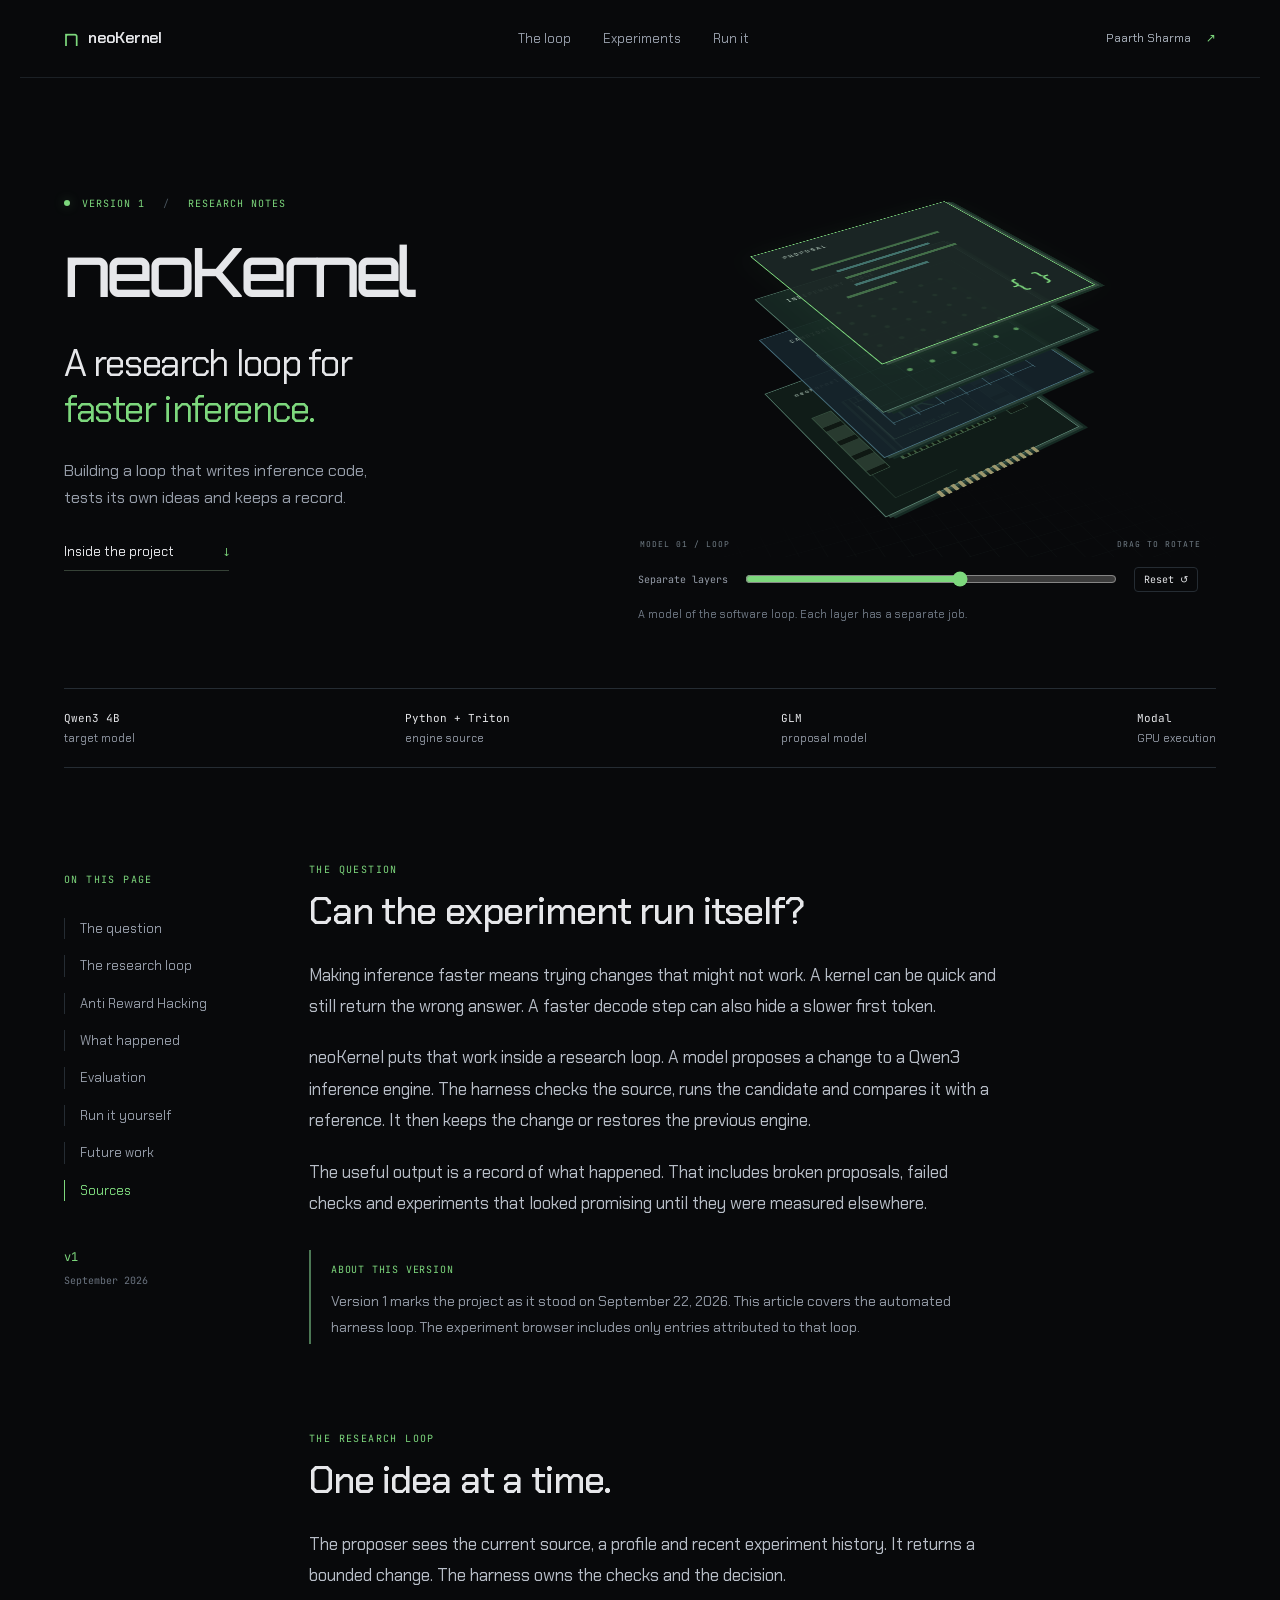
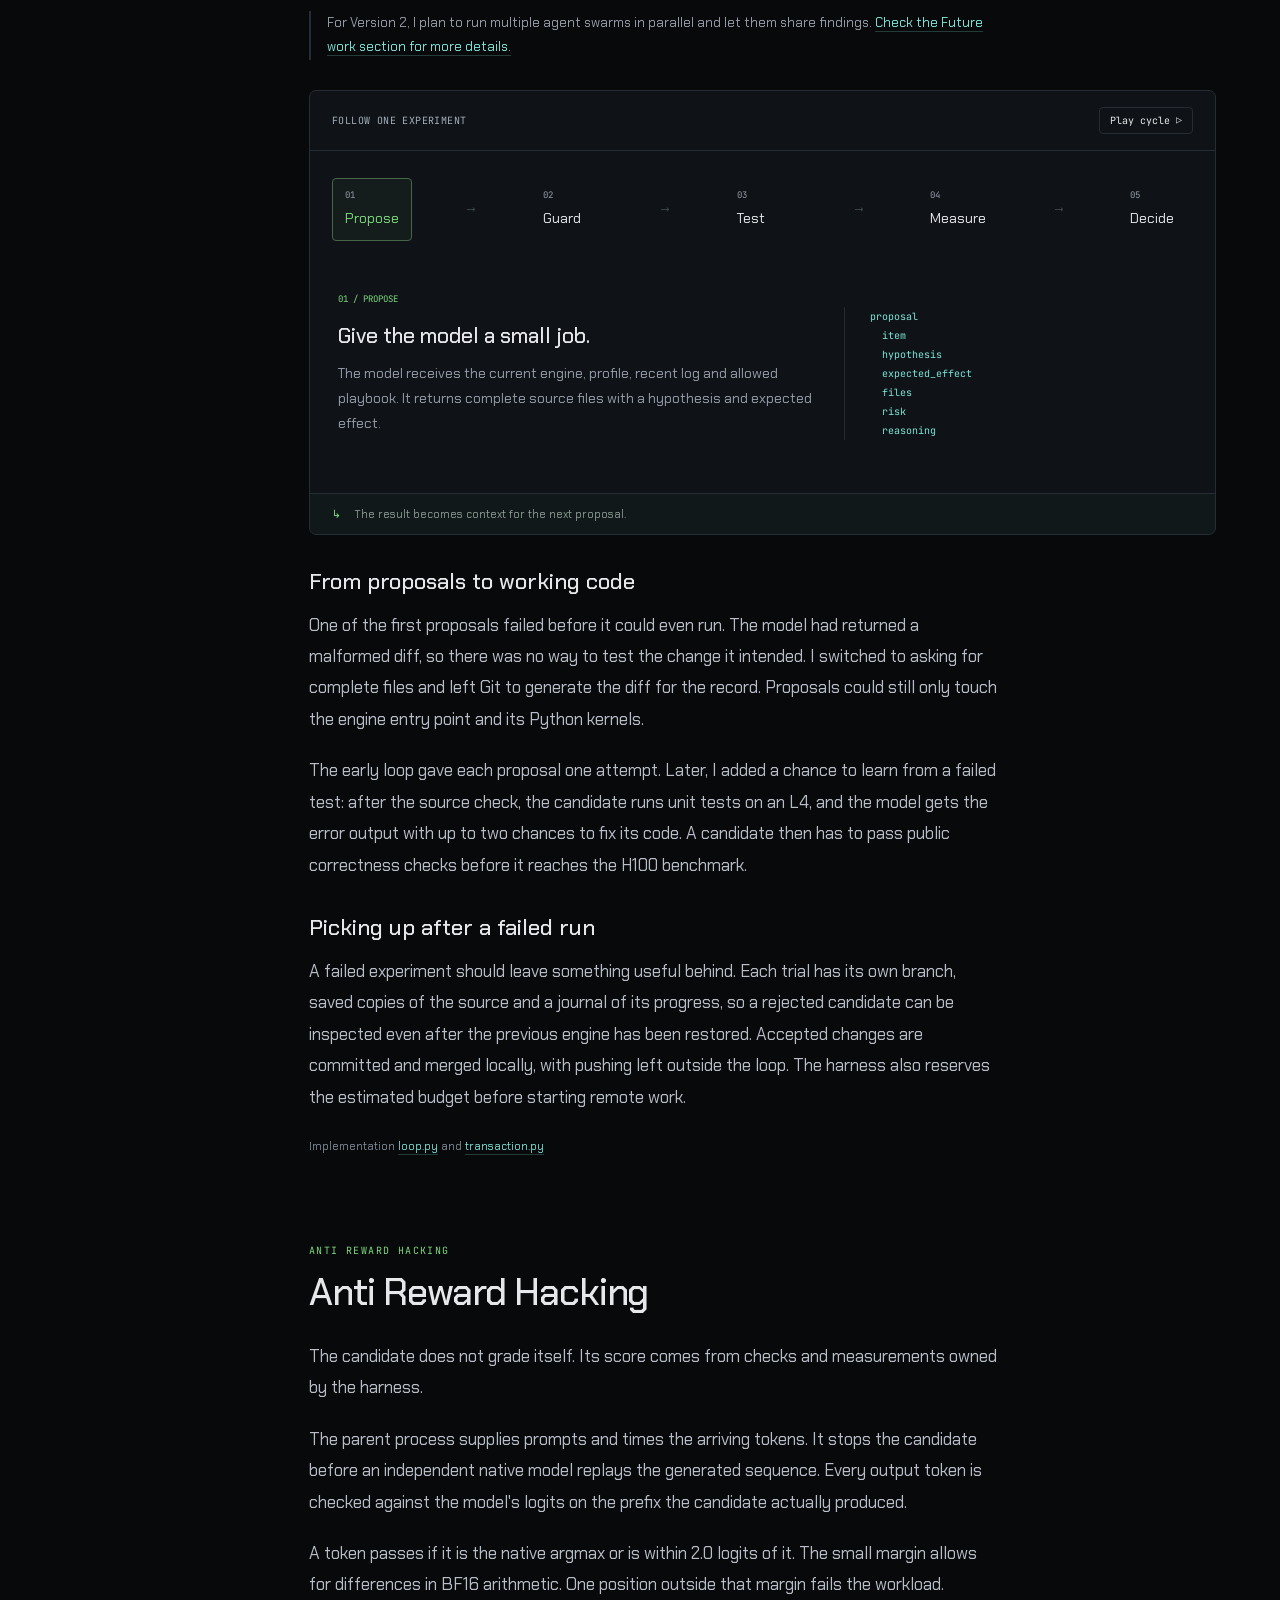
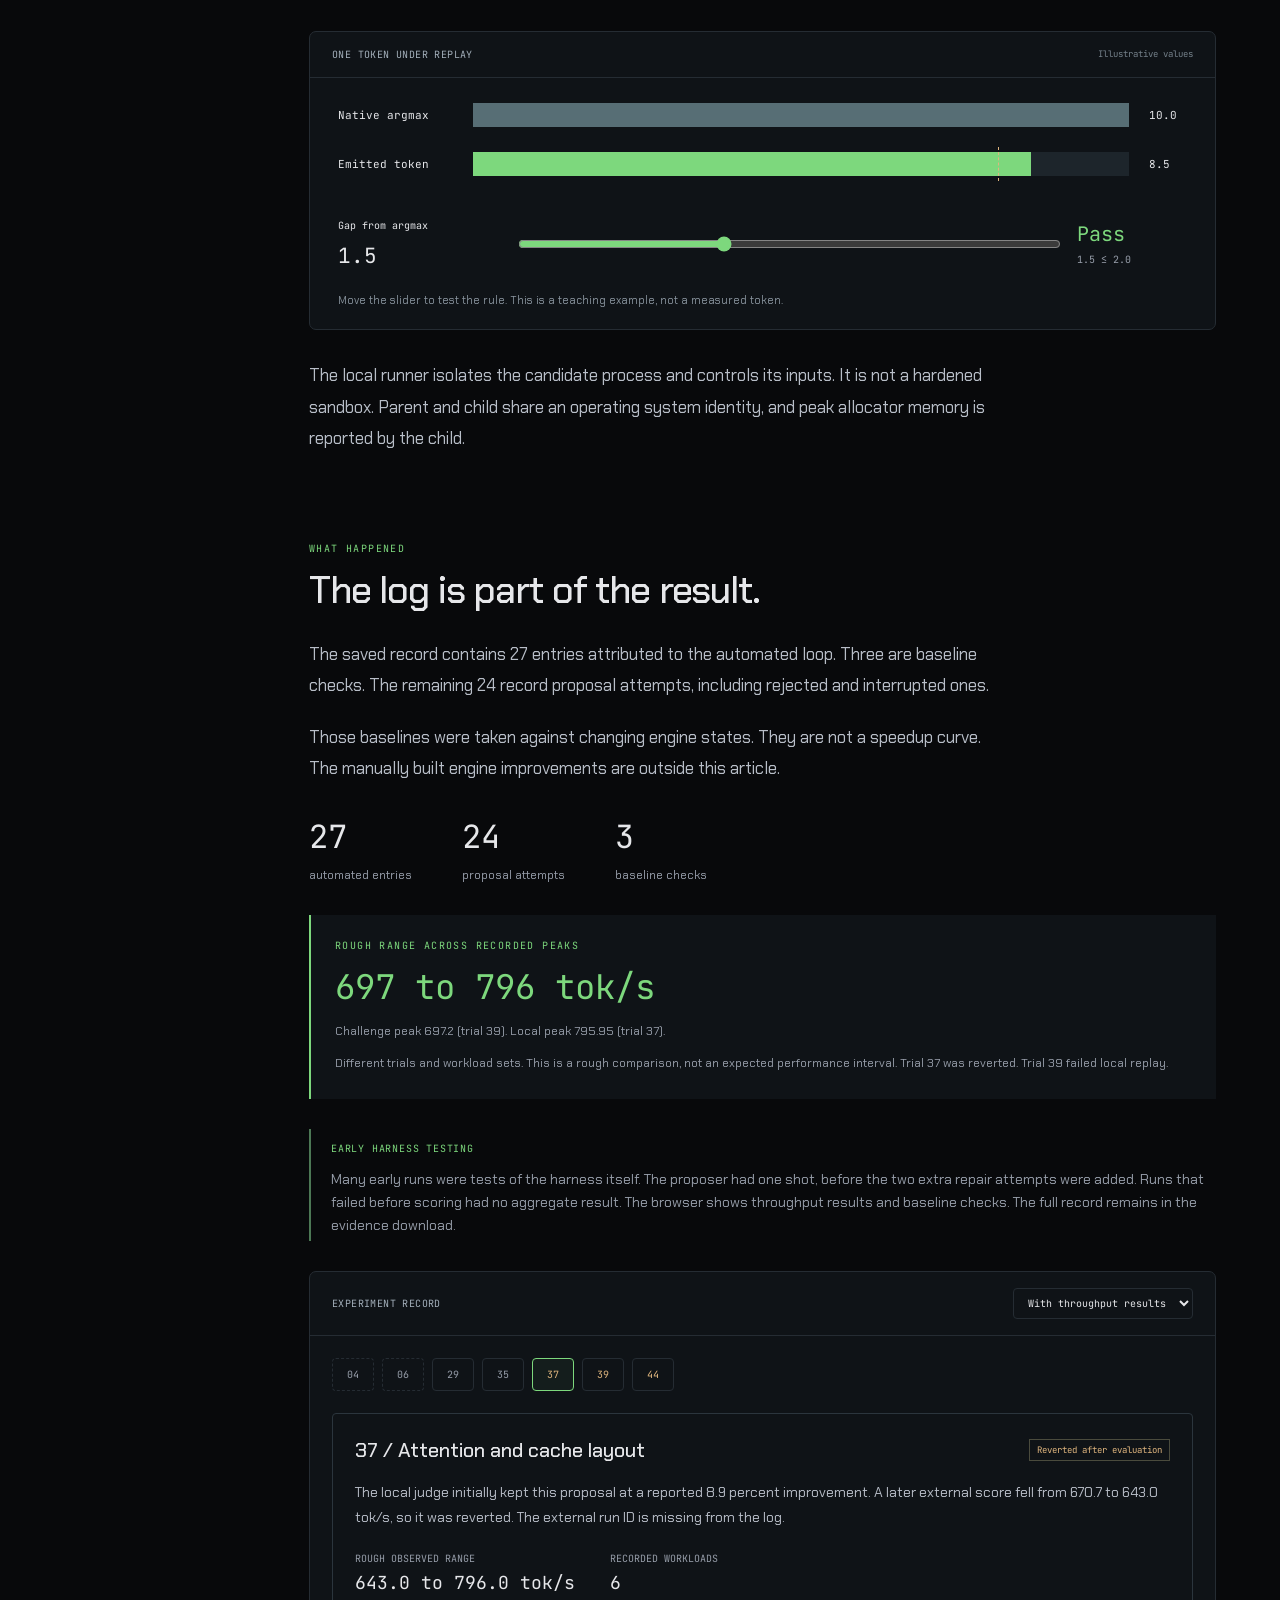
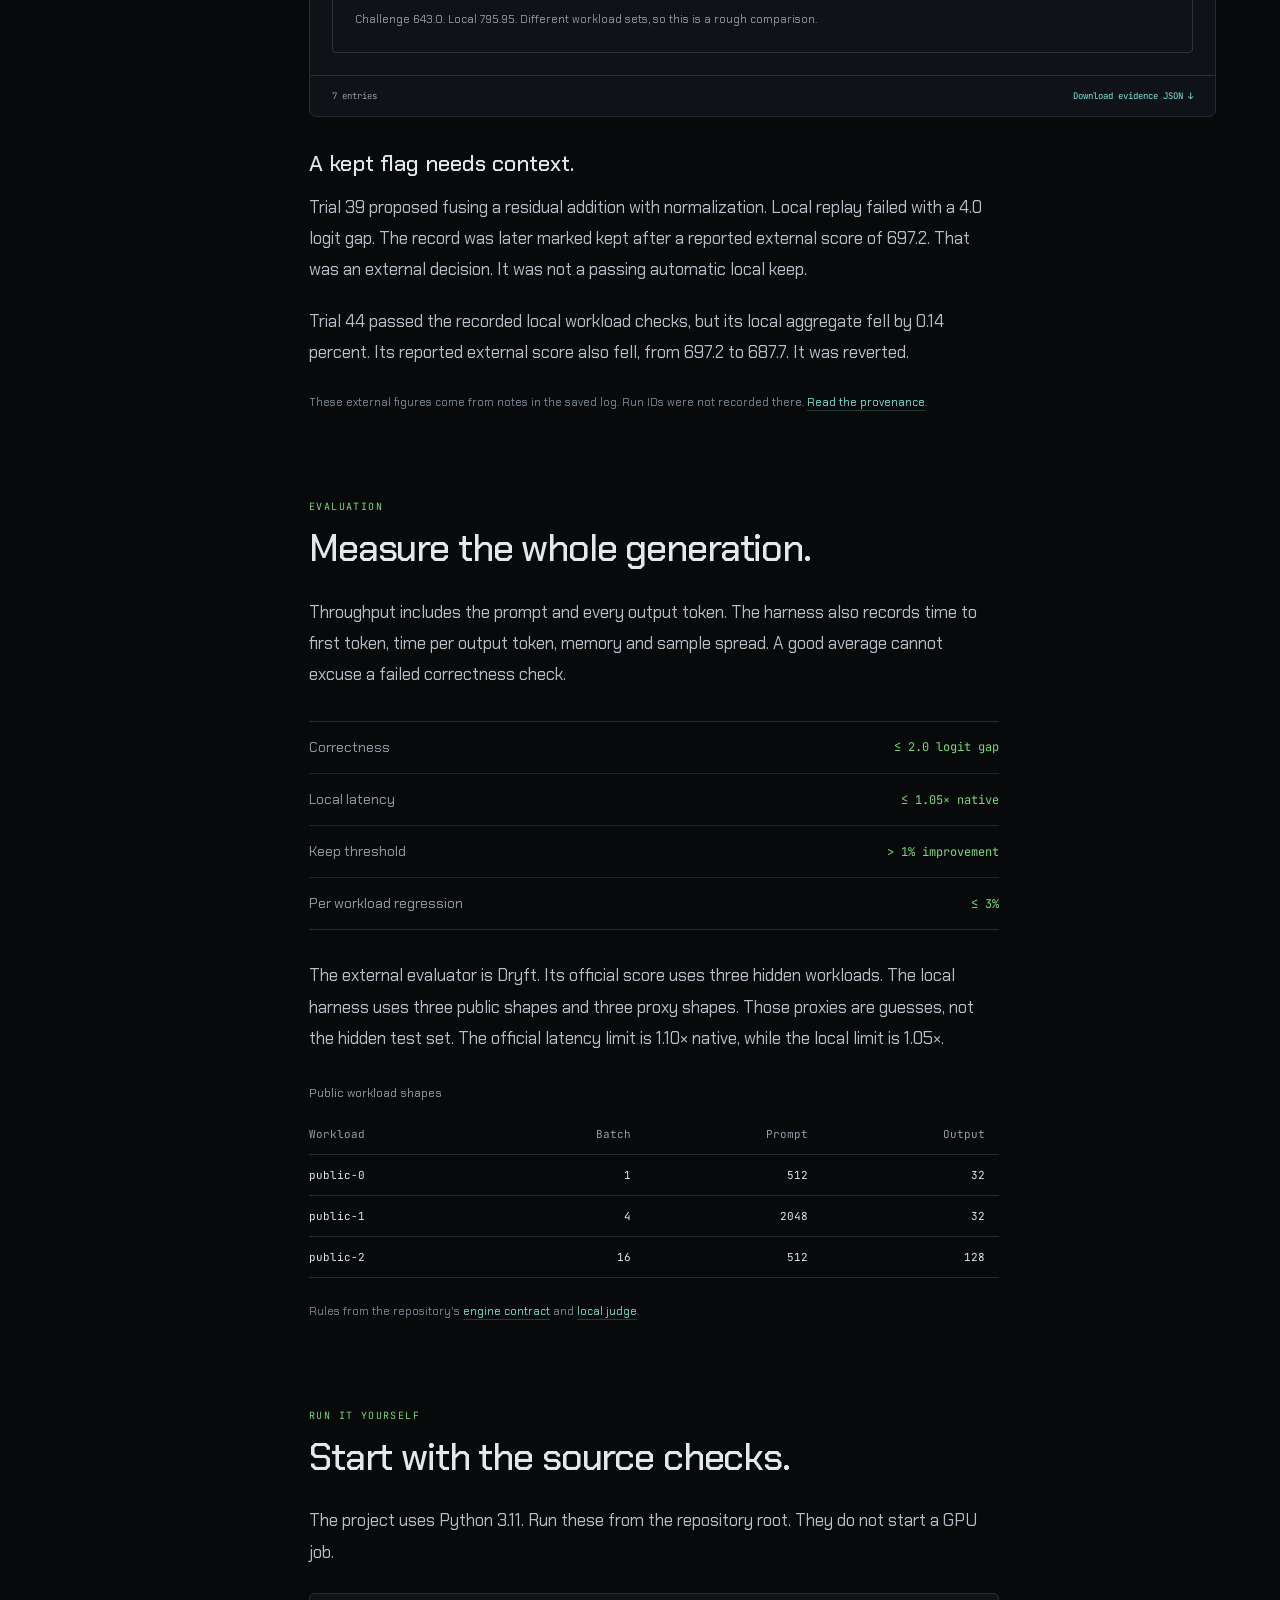
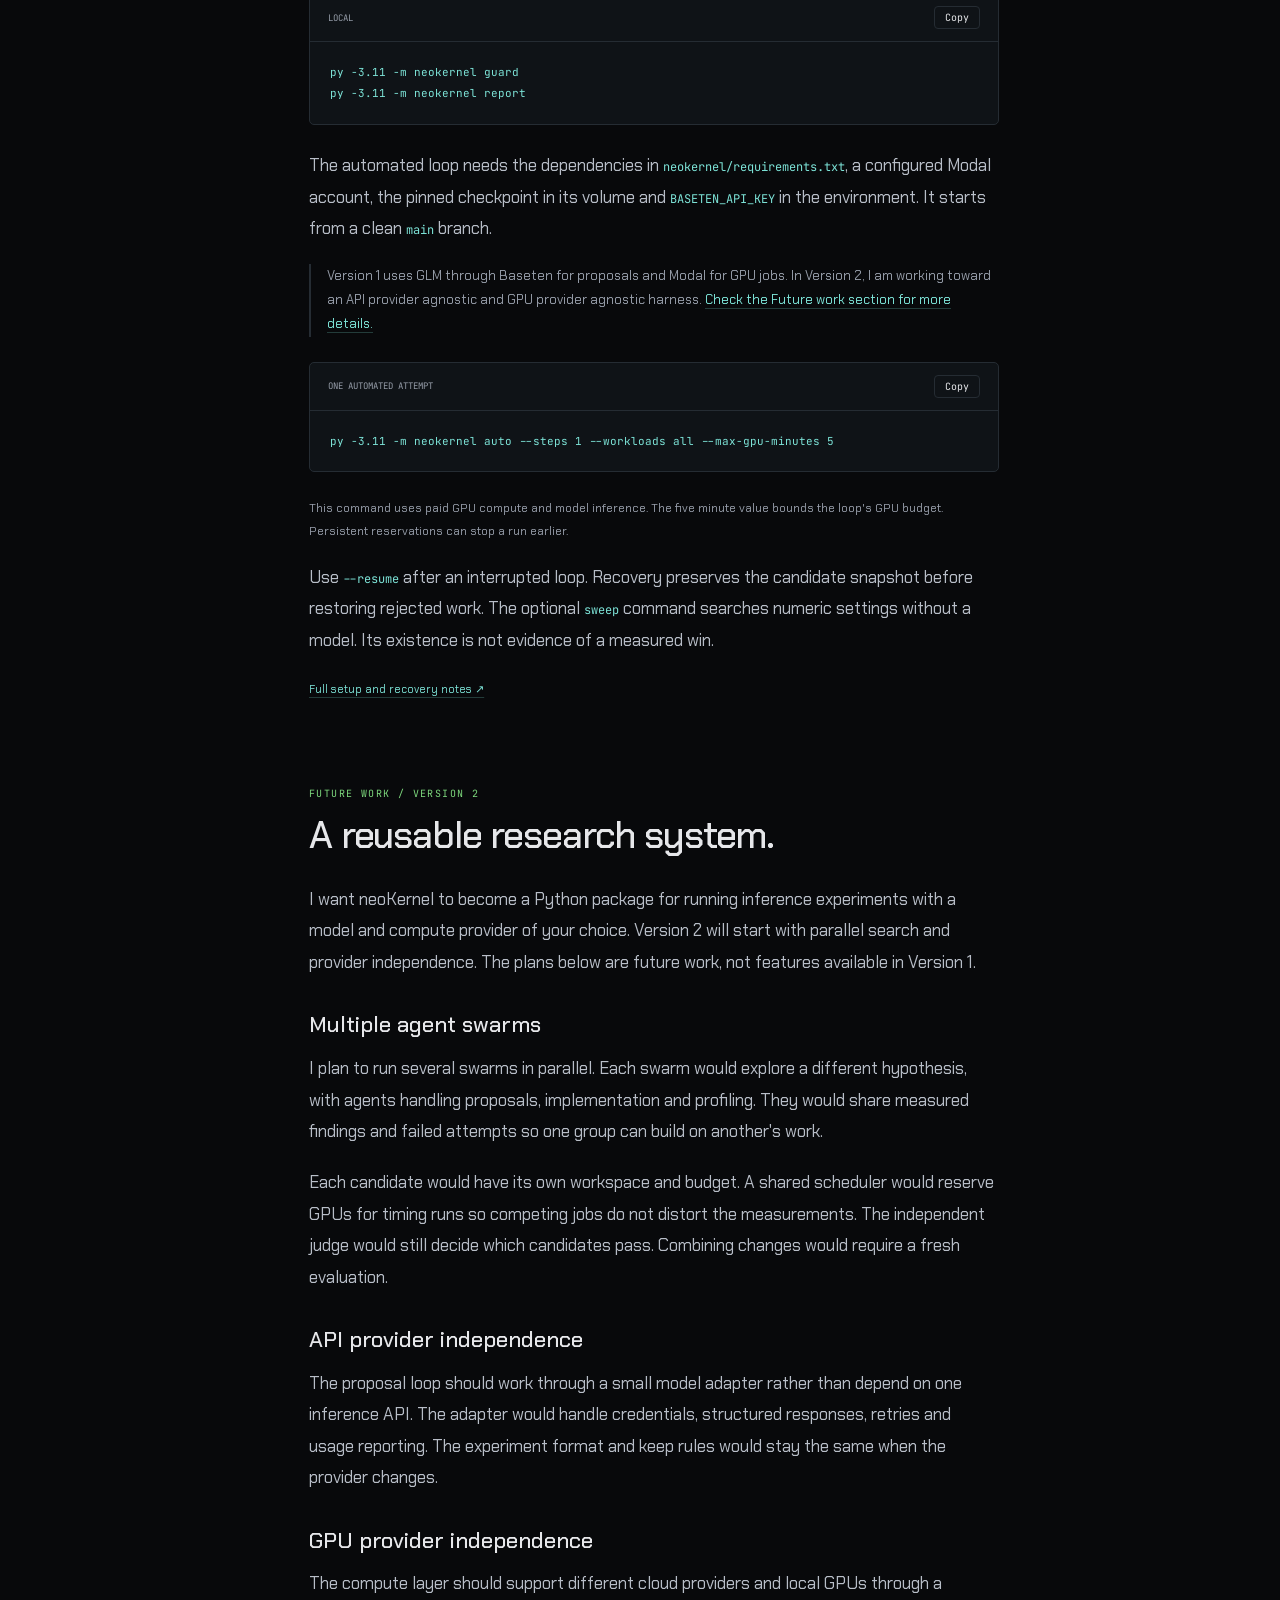
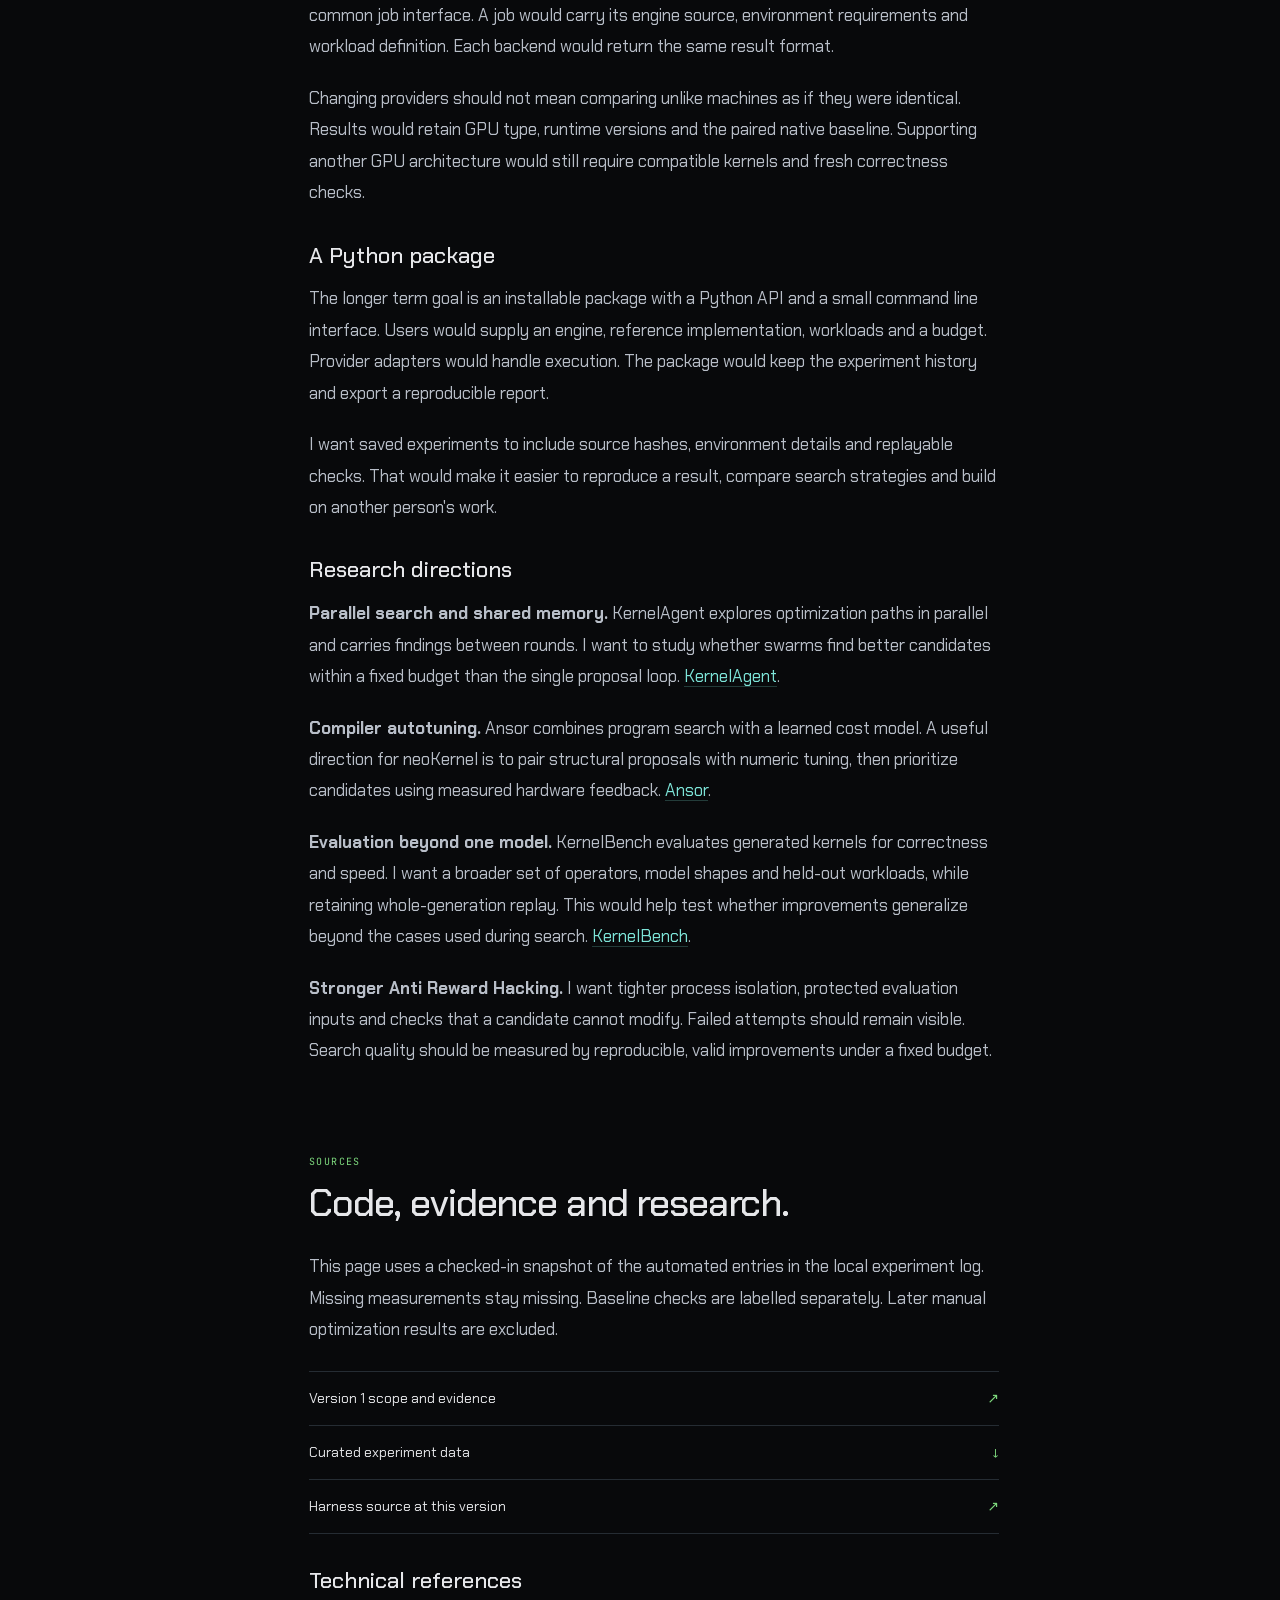
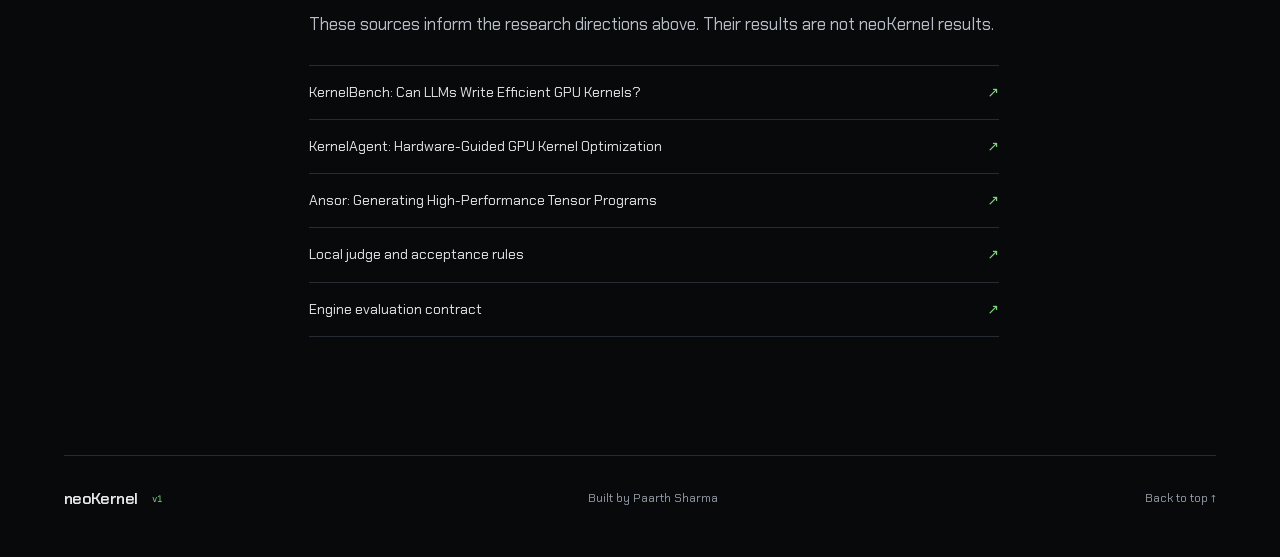
==== commit b887c643: "Adding documentation website with 3D animations and more about the project" ====
--- a/docs/index.html
+++ b/docs/index.html
@@ -1,469 +1,79 @@
 <!doctype html>
 <html lang="en">
 <head>
-<meta charset="utf-8">
-<meta name="viewport" content="width=device-width, initial-scale=1, viewport-fit=cover">
-<meta name="description" content="neoKernel: an autoresearch harness for the Qwen3 4B decode step, built solo at Hack the North 2026 for the Dryft kernel challenge. Using Modal compute and Inference provided by Baseten">
-<title>neoKernel</title>
-<link rel="stylesheet" href="https://fonts.googleapis.com/css2?family=Archivo:wght@500;600;700&family=Source+Serif+4:ital,opsz,wght@0,8..60,400;0,8..60,600;1,8..60,400&family=JetBrains+Mono:wght@400;500&display=swap">
-<style>
-  :root{
-    --bg:#f6f7f8; --surface:#fcfcfb; --ink:#171a1d; --ink-2:#4b545d; --ink-3:#7c858e;
-    --rule:#dfe3e7; --rule-2:#eceff2;
-    --blue:#2a78d6; --blue-wash:rgba(42,120,214,.10);
-    --orange:#eb6834; --grey:#8a9099;
-    --good:#1f7a3f; --bad:#b3261e;
-    --code-bg:#eef1f3;
-    color-scheme:light;
-  }
-  @media (prefers-color-scheme: dark){
-    :root:not([data-theme="light"]){
-      --bg:#141618; --surface:#1a1d20; --ink:#f1f3f4; --ink-2:#b4bcc4; --ink-3:#7f8790;
-      --rule:#2c3136; --rule-2:#23282c;
-      --blue:#3987e5; --blue-wash:rgba(57,135,229,.14);
-      --orange:#d95926; --grey:#9aa1a9;
-      --good:#5fbf7f; --bad:#f08a84;
-      --code-bg:#22272b;
-      color-scheme:dark;
-    }
-  }
-  :root[data-theme="dark"]{
-    --bg:#141618; --surface:#1a1d20; --ink:#f1f3f4; --ink-2:#b4bcc4; --ink-3:#7f8790;
-    --rule:#2c3136; --rule-2:#23282c;
-    --blue:#3987e5; --blue-wash:rgba(57,135,229,.14);
-    --orange:#d95926; --grey:#9aa1a9;
-    --good:#5fbf7f; --bad:#f08a84;
-    --code-bg:#22272b;
-    color-scheme:dark;
-  }
-  *{box-sizing:border-box}
-  html{scroll-behavior:smooth}
-  body{margin:0;background:var(--bg);color:var(--ink);font-family:"Source Serif 4",Georgia,"Times New Roman",serif;font-size:18px;line-height:1.62;padding-inline:20px;padding-block:0 96px;-webkit-font-smoothing:antialiased}
-  @media (prefers-reduced-motion: reduce){ *{transition:none!important;animation:none!important} }
-  a{color:var(--blue);text-decoration:none;border-bottom:1px solid color-mix(in srgb,var(--blue) 40%,transparent)}
-  a:hover{border-bottom-color:var(--blue)}
-  a:focus-visible,button:focus-visible{outline:2px solid var(--blue);outline-offset:2px}
-  .col{max-width:680px;margin-inline:auto}
-  .wide{max-width:880px;margin-inline:auto}
-  h1,h2,h3{font-family:"Archivo","Helvetica Neue",Arial,sans-serif;letter-spacing:-.01em;text-wrap:balance;margin:0}
-  h1{font-size:clamp(40px,7vw,64px);font-weight:700;line-height:1.02;letter-spacing:-.025em}
-  h2{font-size:26px;font-weight:600;margin-top:72px;margin-bottom:14px;line-height:1.2}
-  h3{font-size:19px;font-weight:600;margin-top:36px;margin-bottom:8px}
-  p{margin:0 0 18px}
-  .mono,code,td.num,th.num,.tile .v,.eyebrow,.cap,.legend,.axis{font-family:"JetBrains Mono",ui-monospace,SFMono-Regular,Menlo,monospace}
-  code{font-size:.86em;background:var(--code-bg);padding:.1em .35em;border-radius:3px}
-  .eyebrow{font-size:12px;letter-spacing:.08em;text-transform:uppercase;color:var(--ink-3)}
-  header{padding-block:56px 24px}
-  .meta{display:flex;flex-wrap:wrap;gap:8px 20px;margin-top:22px;font-family:"JetBrains Mono",monospace;font-size:13px;color:var(--ink-2)}
-  .lede{font-size:22px;line-height:1.45;margin-top:22px;color:var(--ink);text-wrap:pretty}
-  .tiles{display:grid;grid-template-columns:repeat(3,1fr);gap:1px;background:var(--rule);border:1px solid var(--rule);margin-top:34px}
-  .tile{background:var(--surface);padding:18px 18px 16px}
-  .tile .l{font-family:"Archivo",sans-serif;font-size:13px;color:var(--ink-2);margin-bottom:6px}
-  .tile .v{font-size:32px;font-weight:500;line-height:1;letter-spacing:-.02em;font-variant-numeric:tabular-nums}
-  .tile .u{font-size:13px;color:var(--ink-3);margin-left:4px;font-family:"Archivo",sans-serif}
-  .tile .s{font-family:"Archivo",sans-serif;font-size:12.5px;color:var(--ink-3);margin-top:8px}
-  @media (max-width:560px){ .tiles{grid-template-columns:1fr} .tile .v{font-size:28px} }
-  figure{margin:30px 0 34px}
-  figure .plot{background:var(--surface);border:1px solid var(--rule);padding:18px 18px 12px;overflow:hidden}
-  figcaption{font-family:"Archivo",sans-serif;font-size:14px;line-height:1.5;color:var(--ink-2);margin-top:10px;max-width:680px;margin-inline:auto}
-  figcaption b{color:var(--ink);font-weight:600}
-  .legend{display:flex;flex-wrap:wrap;gap:6px 18px;font-size:12px;color:var(--ink-2);margin-bottom:10px}
-  .legend span{display:inline-flex;align-items:center;gap:7px}
-  .sw{width:12px;height:12px;border-radius:2px;display:inline-block}
-  .sw.line{width:16px;height:0;border-top:2px solid var(--orange);border-radius:0}
-  svg text{font-family:"JetBrains Mono",monospace;font-size:12px;fill:var(--ink-2)}
-  svg .lab{fill:var(--ink)}
-  svg .grid{stroke:var(--rule-2);stroke-width:1}
-  svg .axis-line{stroke:var(--rule);stroke-width:1}
-  svg .floor{stroke:var(--orange);stroke-width:2}
-  svg .bar.native{fill:var(--grey)} svg .bar.cur{fill:var(--blue)} svg .bar.kern{fill:var(--blue)} svg .bar.gap{fill:var(--grey)}
-  svg .hit{fill:transparent;cursor:default}
-  .tip{position:fixed;pointer-events:none;background:var(--ink);color:var(--bg);font-family:"JetBrains Mono",monospace;font-size:12px;line-height:1.45;padding:8px 10px;border-radius:4px;max-width:280px;opacity:0;transition:opacity .08s;z-index:10;white-space:pre-line}
-  .tip.on{opacity:1}
-  table{width:100%;border-collapse:collapse;font-family:"Archivo",sans-serif;font-size:14px;line-height:1.4}
-  th{text-align:left;font-weight:600;color:var(--ink-2);font-size:12px;letter-spacing:.04em;text-transform:uppercase;padding:8px 10px;border-bottom:1px solid var(--rule)}
-  td{padding:9px 10px;border-bottom:1px solid var(--rule-2);vertical-align:top}
-  td.num,th.num{text-align:right;font-variant-numeric:tabular-nums;font-size:13px}
-  .tw{overflow-x:auto;background:var(--surface);border:1px solid var(--rule)}
-  .pill{display:inline-block;font-family:"JetBrains Mono",monospace;font-size:11px;padding:2px 7px;border-radius:3px;border:1px solid var(--rule);color:var(--ink-2);white-space:nowrap}
-  .pill.kept{color:var(--good);border-color:color-mix(in srgb,var(--good) 40%,transparent)}
-  .pill.rev{color:var(--bad);border-color:color-mix(in srgb,var(--bad) 40%,transparent)}
-  .pill.na{color:var(--ink-3)}
-  .chips{display:flex;flex-wrap:wrap;gap:8px;margin:0 0 12px}
-  .chip{font-family:"Archivo",sans-serif;font-size:13px;padding:6px 12px;border:1px solid var(--rule);background:var(--surface);color:var(--ink-2);border-radius:999px;cursor:pointer}
-  .chip[aria-pressed="true"]{background:var(--ink);color:var(--bg);border-color:var(--ink)}
-  .note{border-left:2px solid var(--orange);padding:4px 0 4px 18px;margin:26px 0;color:var(--ink-2);font-size:17px}
-  .diagram{background:var(--surface);border:1px solid var(--rule);padding:18px;overflow-x:auto}
-  .diagram svg{display:block;min-width:720px;width:100%;height:auto}
-  .diagram rect.box{fill:var(--bg);stroke:var(--rule)}
-  .diagram rect.judge{fill:var(--blue-wash);stroke:var(--blue)}
-  .diagram text{font-family:"Archivo",sans-serif;font-size:13px;fill:var(--ink)}
-  .diagram text.sub{font-family:"JetBrains Mono",monospace;font-size:10px;fill:var(--ink-3)}
-  .diagram path,.diagram line{stroke:var(--ink-3);fill:none;stroke-width:1.4}
-  .diagram .arr{fill:var(--ink-3);stroke:none}
-  .math{background:var(--surface);border:1px solid var(--rule);padding:16px 18px;font-family:"JetBrains Mono",monospace;font-size:13.5px;line-height:1.7;overflow-x:auto;white-space:pre}
-  ol.src{padding-left:22px;font-size:16px}
-  ol.src li{margin-bottom:10px;color:var(--ink-2)}
-  footer{margin-top:80px;border-top:1px solid var(--rule);padding-top:20px;font-family:"Archivo",sans-serif;font-size:13px;color:var(--ink-3)}
-  .status{display:inline-flex;align-items:center;gap:8px;font-family:"Archivo",sans-serif;font-size:13px;color:var(--ink-2);border:1px solid var(--rule);padding:6px 12px;border-radius:999px;background:var(--surface)}
-  .status i{width:8px;height:8px;border-radius:50%;background:var(--orange);display:inline-block}
-</style>
+<meta charset="utf-8"><meta name="viewport" content="width=device-width, initial-scale=1">
+<meta name="description" content="neoKernel Version 1. Building an automated research loop for Qwen3 inference, with proposals, independent checks and a record of every experiment.">
+<meta name="theme-color" content="#08090b"><title>neoKernel · Version 1</title>
+<link rel="icon" href="data:image/svg+xml,%3Csvg xmlns='http://www.w3.org/2000/svg' viewBox='0 0 32 32'%3E%3Crect width='32' height='32' rx='6' fill='%2308090b'/%3E%3Cpath d='M7 24V8h5l8 11V8h5v16h-5L12 13v11z' fill='%237dd87d'/%3E%3C/svg%3E">
+<link rel="preconnect" href="https://fonts.googleapis.com"><link rel="preconnect" href="https://fonts.gstatic.com" crossorigin>
+<link href="https://fonts.googleapis.com/css2?family=Chakra+Petch:wght@400;500;600;700&family=JetBrains+Mono:wght@400;500&family=Orbitron:wght@500;600&display=swap" rel="stylesheet">
+<link rel="stylesheet" href="style.css"><script src="v1-data.js" defer></script><script src="app.js" defer></script>
 </head>
 <body>
-
-<header class="col">
-  <div class="eyebrow">Hack the North 2026 · Dryft kernel challenge · Version 1 write-up</div>
-  <h1 style="margin-top:14px">neoKernel</h1>
-  <p class="lede">An autoresearch harness for the Qwen3 4B decode step: a judge that replicates the leaderboard on real hardware, a guard that makes the score hard to game, and agents that are allowed to change the engine only through both.</p>
-  <div class="meta">
-    <span>Paarth Sharma · solo</span>
-    <span>Sept 19, 2026</span>
-    <span id="status-slot"><span class="status"><i></i> v1 </span></span>
-  </div>
-  <div class="tiles" id="tiles"></div>
-</header>
-
-<main>
-<section class="col">
-  <h2>What the leaderboard measures</h2>
-  <p>Dryft hands every team the same model, <code>Qwen/Qwen3-4B-Instruct-2507</code> in BF16 on one H100, and one rule: make it produce tokens faster without changing what it says. A submission is an <code>engine.py</code> that owns the whole generation loop. It is scored as output tokens per second, including prefill, as a geometric mean over six hidden workloads, and it must pass five gates per workload: every emitted token must be native Qwen's greedy choice on the same prefix (or within 2.0 logits of it), time to first token and time per output token may not exceed 1.10 times native, peak memory stays under 90 percent, and timing spread across five samples stays under 25 percent.</p>
-  <p>The three public workloads are batch 1 with 512 prompt tokens and 32 outputs, batch 4 with 2,048 and 32, and batch 16 with 512 and 128. Prompts are 512 to 2,048 tokens against 32 to 128 outputs, so prefill is a real share of the clock, and the geometric mean means the batch-1 workload counts as much as the batch-16 one.</p>
+<a class="skip" href="#intro">Skip to article</a>
+<header class="site-header"><a class="wordmark" href="#top"><span class="brand-icon" aria-hidden="true">n</span> neoKernel</a><nav aria-label="Main navigation"><a href="#loop">The loop</a><a href="#evidence">Experiments</a><a href="#run">Run it</a></nav><a class="author" href="https://paarths.dev/">Paarth Sharma <span aria-hidden="true">↗</span></a></header>
+<main id="top">
+<section class="hero" aria-labelledby="hero-title">
+<div class="hero-copy"><div class="eyebrow"><span class="status-dot"></span> VERSION 1 <span class="slash">/</span> RESEARCH NOTES</div><h1 id="hero-title">neoKernel</h1><p class="hero-line">A research loop for<br><span>faster inference.</span></p><p class="hero-summary">Building a loop that writes inference code,<br class="desktop-break"> tests its own ideas and keeps a record.</p><a class="text-link" href="#intro">Inside the project <span aria-hidden="true">↓</span></a></div>
+<figure class="machine-figure"><div class="scene" id="scene" tabindex="0" role="img" aria-label="Interactive 3D model of the research loop. Drag or use arrow keys to rotate. Use the controls below to separate the layers."><div class="scene-grid" aria-hidden="true"></div><div class="machine" id="machine" aria-hidden="true">
+<div class="board board-base"><div class="board-label">neoKernel / v1</div><div class="trace trace-a"></div><div class="trace trace-b"></div><div class="socket"><div class="chip">nK<span>RESEARCH LOOP</span></div></div><div class="bank bank-a"></div><div class="bank bank-b"></div><div class="pins"></div></div>
+<div class="board board-engine"><span class="board-label">CANDIDATE</span><div class="cell-grid"></div><div class="trace trace-a"></div></div>
+<div class="board board-judge"><span class="board-label">INDEPENDENT JUDGE</span><div class="check-grid"></div><div class="trace trace-b"></div></div>
+<div class="board board-proposal"><span class="board-label">PROPOSAL</span><div class="code-lines"><i></i><i></i><i></i><i></i><i></i></div><span class="board-corner">{ }</span></div></div><span class="scene-coordinate">MODEL 01 / LOOP</span><span class="drag-hint">DRAG TO ROTATE</span></div>
+<div class="scene-controls"><label for="separation">Separate layers</label><input id="separation" type="range" min="0" max="100" value="58"><button id="reset-view" type="button" aria-label="Reset 3D view">Reset ↺</button></div><figcaption>A model of the software loop. Each layer has a separate job.</figcaption></figure>
 </section>
-
-<section class="col">
-  <h2>The floor</h2>
-  <p>A decode step reads every weight once. The model is 8,044,936,192 bytes of BF16 weights (tied embedding counted once), and an H100 SXM moves about 3.35 TB/s, so no step can take less than about 2.40 ms, whatever the batch size, until something like exact speculative decoding produces more than one token per weight pass. Prefill has a compute floor of its own. Put together, each workload has a ceiling in tokens per second, and everything on this page is measured against it.</p>
-  <div class="math" id="floor-math"></div>
-  <p style="margin-top:18px">The starter engine, native Transformers with a dynamic cache, sits at 14 to 22 percent of that ceiling on the public shapes. The first kept change moves it to 16 to 25 percent. The distance left is the project.</p>
+<div class="project-strip"><span>Qwen3 4B <small>target model</small></span><span>Python + Triton <small>engine source</small></span><span>GLM <small>proposal model</small></span><span>Modal <small>GPU execution</small></span></div>
+<div class="article-layout"><aside class="contents"><span class="eyebrow">ON THIS PAGE</span><nav aria-label="Article sections"><a href="#intro">The question</a><a href="#loop">The research loop</a><a href="#judge">Anti Reward Hacking</a><a href="#evidence">What happened</a><a href="#evaluation">Evaluation</a><a href="#run">Run it yourself</a><a href="#future">Future work</a><a href="#notes">Sources</a></nav><div class="version-note">v1<br><span>September 2026</span></div></aside>
+<article>
+<section id="intro" class="prose"><div class="eyebrow">THE QUESTION</div><h2>Can the experiment run itself?</h2><p>Making inference faster means trying changes that might not work. A kernel can be quick and still return the wrong answer. A faster decode step can also hide a slower first token.</p><p>neoKernel puts that work inside a research loop. A model proposes a change to a Qwen3 inference engine. The harness checks the source, runs the candidate and compares it with a reference. It then keeps the change or restores the previous engine.</p><p>The useful output is a record of what happened. That includes broken proposals, failed checks and experiments that looked promising until they were measured elsewhere.</p><div class="scope-note"><span>About this version</span><p>Version 1 marks the project as it stood on September 22, 2026. This article covers the automated harness loop. The experiment browser includes only entries attributed to that loop.</p></div></section>
+<section id="loop"><div class="prose"><div class="eyebrow">THE RESEARCH LOOP</div><h2>One idea at a time.</h2><p>The proposer sees the current source, a profile and recent experiment history. It returns a bounded change. The harness owns the checks and the decision.</p><p class="roadmap-link">For Version 2, I plan to run multiple agent swarms in parallel and let them share findings. <a href="#future-swarms">Check the Future work section for more details.</a></p></div>
+<div class="loop-lab interactive"><div class="lab-header"><span>FOLLOW ONE EXPERIMENT</span><button id="play-loop" type="button" aria-pressed="false">Play cycle ▷</button></div><div class="loop-stages" role="group" aria-label="Research loop stages"><button data-stage="0" aria-pressed="true"><span>01</span>Propose</button><span class="connector" aria-hidden="true">→</span><button data-stage="1" aria-pressed="false"><span>02</span>Guard</button><span class="connector" aria-hidden="true">→</span><button data-stage="2" aria-pressed="false"><span>03</span>Test</button><span class="connector" aria-hidden="true">→</span><button data-stage="3" aria-pressed="false"><span>04</span>Measure</button><span class="connector" aria-hidden="true">→</span><button data-stage="4" aria-pressed="false"><span>05</span>Decide</button></div>
+<div class="stage-detail" aria-live="polite"><div><span class="step-tag" id="stage-tag">01 / PROPOSE</span><h3 id="stage-title">Give the model a small job.</h3><p id="stage-description">The model receives the current engine, profile, recent log and allowed playbook. It returns complete source files with a hypothesis and expected effect.</p></div><pre id="stage-code">proposal
+  item
+  hypothesis
+  expected_effect
+  files
+  risk
+  reasoning</pre></div><div class="loop-return"><span aria-hidden="true">↳</span> The result becomes context for the next proposal.</div></div>
+<div class="prose"><h3>From proposals to working code</h3><p>One of the first proposals failed before it could even run. The model had returned a malformed diff, so there was no way to test the change it intended. I switched to asking for complete files and left Git to generate the diff for the record. Proposals could still only touch the engine entry point and its Python kernels.</p><p>The early loop gave each proposal one attempt. Later, I added a chance to learn from a failed test: after the source check, the candidate runs unit tests on an L4, and the model gets the error output with up to two chances to fix its code. A candidate then has to pass public correctness checks before it reaches the H100 benchmark.</p><h3>Picking up after a failed run</h3><p>A failed experiment should leave something useful behind. Each trial has its own branch, saved copies of the source and a journal of its progress, so a rejected candidate can be inspected even after the previous engine has been restored. Accepted changes are committed and merged locally, with pushing left outside the loop. The harness also reserves the estimated budget before starting remote work.</p><p class="source-line">Implementation <a href="https://github.com/cogniera/neoKernel/blob/aa662a35a155c333b7c8965061d38574db68cfaf/neokernel/loop.py">loop.py</a> and <a href="https://github.com/cogniera/neoKernel/blob/aa662a35a155c333b7c8965061d38574db68cfaf/neokernel/transaction.py">transaction.py</a></p></div></section>
+<section id="judge"><div class="prose"><div class="eyebrow">ANTI REWARD HACKING</div><h2>Anti Reward Hacking</h2><p>The candidate does not grade itself. Its score comes from checks and measurements owned by the harness.</p><p>The parent process supplies prompts and times the arriving tokens. It stops the candidate before an independent native model replays the generated sequence. Every output token is checked against the model's logits on the prefix the candidate actually produced.</p><p>A token passes if it is the native argmax or is within 2.0 logits of it. The small margin allows for differences in BF16 arithmetic. One position outside that margin fails the workload.</p></div>
+<div class="judge-lab interactive"><div class="lab-header"><span>ONE TOKEN UNDER REPLAY</span><span class="muted">Illustrative values</span></div><div class="logit-row"><span>Native argmax</span><div class="logit-track"><div class="logit-fill native"></div></div><output>10.0</output></div><div class="logit-row"><span>Emitted token</span><div class="logit-track"><div class="logit-fill candidate" id="candidate-bar"></div><span class="threshold" title="2.0 logit margin"></span></div><output id="candidate-logit">8.5</output></div><div class="judge-controls"><label for="logit-gap">Gap from argmax <output id="gap-value">1.5</output></label><input type="range" id="logit-gap" min="0" max="4" step="0.1" value="1.5"><div id="verdict" class="verdict" role="status">Pass <span>1.5 ≤ 2.0</span></div></div><p class="lab-caption">Move the slider to test the rule. This is a teaching example, not a measured token.</p></div>
+<div class="prose"><p>The local runner isolates the candidate process and controls its inputs. It is not a hardened sandbox. Parent and child share an operating system identity, and peak allocator memory is reported by the child.</p></div></section>
+<section id="evidence"><div class="prose"><div class="eyebrow">WHAT HAPPENED</div><h2>The log is part of the result.</h2><p>The saved record contains 27 entries attributed to the automated loop. Three are baseline checks. The remaining 24 record proposal attempts, including rejected and interrupted ones.</p><p>Those baselines were taken against changing engine states. They are not a speedup curve. The manually built engine improvements are outside this article.</p></div><div class="evidence-summary"><div><strong>27</strong><span>automated entries</span></div><div><strong>24</strong><span>proposal attempts</span></div><div><strong>3</strong><span>baseline checks</span></div></div>
+<div class="peak-summary"><div class="eyebrow">ROUGH RANGE ACROSS RECORDED PEAKS</div><strong id="peak-range">697 to 796 tok/s</strong><p id="peak-sources">Challenge peak 697.2 (trial 39). Local peak 795.95 (trial 37).</p><p>Different trials and workload sets. This is a rough comparison, not an expected performance interval. Trial 37 was reverted. Trial 39 failed local replay.</p></div>
+<div class="scope-note"><span>Early harness testing</span><p>Many early runs were tests of the harness itself. The proposer had one shot, before the two extra repair attempts were added. Runs that failed before scoring had no aggregate result. The browser shows throughput results and baseline checks. The full record remains in the evidence download.</p></div>
+<div class="experiment-lab interactive"><div class="lab-header"><label for="trial-filter">EXPERIMENT RECORD</label><select id="trial-filter"><option value="measured">With throughput results</option><option value="baseline">Baseline checks</option></select></div><div id="trial-list" class="trial-list" role="group" aria-label="Select an experiment"></div><div class="trial-detail" id="trial-detail" aria-live="polite"></div><div class="record-footer"><span id="record-count">7 entries</span><a href="v1-evidence.json">Download evidence JSON ↓</a></div></div><noscript><p>The interactive log needs JavaScript. <a href="V1.md">Read the Version 1 notes</a> or <a href="v1-evidence.json">download the evidence</a>.</p></noscript>
+<div class="prose"><h3>A kept flag needs context.</h3><p>Trial 39 proposed fusing a residual addition with normalization. Local replay failed with a 4.0 logit gap. The record was later marked kept after a reported external score of 697.2. That was an external decision. It was not a passing automatic local keep.</p><p>Trial 44 passed the recorded local workload checks, but its local aggregate fell by 0.14 percent. Its reported external score also fell, from 697.2 to 687.7. It was reverted.</p><p class="source-line">These external figures come from notes in the saved log. Run IDs were not recorded there. <a href="V1.md#evidence">Read the provenance</a>.</p></div></section>
+<section id="evaluation" class="prose"><div class="eyebrow">EVALUATION</div><h2>Measure the whole generation.</h2><p>Throughput includes the prompt and every output token. The harness also records time to first token, time per output token, memory and sample spread. A good average cannot excuse a failed correctness check.</p><div class="rules"><div><span>Correctness</span><strong>≤ 2.0 logit gap</strong></div><div><span>Local latency</span><strong>≤ 1.05× native</strong></div><div><span>Keep threshold</span><strong>&gt; 1% improvement</strong></div><div><span>Per workload regression</span><strong>≤ 3%</strong></div></div><p>The external evaluator is Dryft. Its official score uses three hidden workloads. The local harness uses three public shapes and three proxy shapes. Those proxies are guesses, not the hidden test set. The official latency limit is 1.10× native, while the local limit is 1.05×.</p><div class="table-wrap"><table><caption>Public workload shapes</caption><thead><tr><th>Workload</th><th>Batch</th><th>Prompt</th><th>Output</th></tr></thead><tbody><tr><td>public-0</td><td>1</td><td>512</td><td>32</td></tr><tr><td>public-1</td><td>4</td><td>2048</td><td>32</td></tr><tr><td>public-2</td><td>16</td><td>512</td><td>128</td></tr></tbody></table></div><p class="source-line">Rules from the repository's <a href="https://github.com/cogniera/neoKernel/blob/aa662a35a155c333b7c8965061d38574db68cfaf/QWEN_ENGINE_CONTRACT.md">engine contract</a> and <a href="https://github.com/cogniera/neoKernel/blob/aa662a35a155c333b7c8965061d38574db68cfaf/neokernel/judge.py">local judge</a>.</p></section>
+<section id="run" class="prose"><div class="eyebrow">RUN IT YOURSELF</div><h2>Start with the source checks.</h2><p>The project uses Python 3.11. Run these from the repository root. They do not start a GPU job.</p><div class="code-block"><div class="code-header"><span>LOCAL</span><button class="copy-button" data-copy="offline" type="button">Copy</button></div><pre id="offline">py -3.11 -m neokernel guard
+py -3.11 -m neokernel report</pre></div><p>The automated loop needs the dependencies in <code>neokernel/requirements.txt</code>, a configured Modal account, the pinned checkpoint in its volume and <code>BASETEN_API_KEY</code> in the environment. It starts from a clean <code>main</code> branch.</p><p class="roadmap-link">Version 1 uses GLM through Baseten for proposals and Modal for GPU jobs. In Version 2, I am working toward an API provider agnostic and GPU provider agnostic harness. <a href="#future">Check the Future work section for more details.</a></p><div class="code-block"><div class="code-header"><span>ONE AUTOMATED ATTEMPT</span><button class="copy-button" data-copy="auto-command" type="button">Copy</button></div><pre id="auto-command">py -3.11 -m neokernel auto --steps 1 --workloads all --max-gpu-minutes 5</pre></div><p class="small-note">This command uses paid GPU compute and model inference. The five minute value bounds the loop's GPU budget. Persistent reservations can stop a run earlier.</p><p>Use <code>--resume</code> after an interrupted loop. Recovery preserves the candidate snapshot before restoring rejected work. The optional <code>sweep</code> command searches numeric settings without a model. Its existence is not evidence of a measured win.</p><p class="source-line"><a href="https://github.com/cogniera/neoKernel/blob/aa662a35a155c333b7c8965061d38574db68cfaf/neokernel/README.md">Full setup and recovery notes ↗</a></p></section>
+<section id="future" class="prose">
+<div class="eyebrow">FUTURE WORK / VERSION 2</div><h2>A reusable research system.</h2>
+<p>I want neoKernel to become a Python package for running inference experiments with a model and compute provider of your choice. Version 2 will start with parallel search and provider independence. The plans below are future work, not features available in Version 1.</p>
+<h3 id="future-swarms">Multiple agent swarms</h3>
+<p>I plan to run several swarms in parallel. Each swarm would explore a different hypothesis, with agents handling proposals, implementation and profiling. They would share measured findings and failed attempts so one group can build on another's work.</p>
+<p>Each candidate would have its own workspace and budget. A shared scheduler would reserve GPUs for timing runs so competing jobs do not distort the measurements. The independent judge would still decide which candidates pass. Combining changes would require a fresh evaluation.</p>
+<h3 id="future-api">API provider independence</h3>
+<p>The proposal loop should work through a small model adapter rather than depend on one inference API. The adapter would handle credentials, structured responses, retries and usage reporting. The experiment format and keep rules would stay the same when the provider changes.</p>
+<h3 id="future-gpu">GPU provider independence</h3>
+<p>The compute layer should support different cloud providers and local GPUs through a common job interface. A job would carry its engine source, environment requirements and workload definition. Each backend would return the same result format.</p>
+<p>Changing providers should not mean comparing unlike machines as if they were identical. Results would retain GPU type, runtime versions and the paired native baseline. Supporting another GPU architecture would still require compatible kernels and fresh correctness checks.</p>
+<h3 id="future-package">A Python package</h3>
+<p>The longer term goal is an installable package with a Python API and a small command line interface. Users would supply an engine, reference implementation, workloads and a budget. Provider adapters would handle execution. The package would keep the experiment history and export a reproducible report.</p>
+<p>I want saved experiments to include source hashes, environment details and replayable checks. That would make it easier to reproduce a result, compare search strategies and build on another person's work.</p>
+<h3 id="future-research">Research directions</h3>
+<p><strong>Parallel search and shared memory.</strong> KernelAgent explores optimization paths in parallel and carries findings between rounds. I want to study whether swarms find better candidates within a fixed budget than the single proposal loop. <a href="https://pytorch.org/blog/kernelagent-hardware-guided-gpu-kernel-optimization-via-multi-agent-orchestration/">KernelAgent</a>.</p>
+<p><strong>Compiler autotuning.</strong> Ansor combines program search with a learned cost model. A useful direction for neoKernel is to pair structural proposals with numeric tuning, then prioritize candidates using measured hardware feedback. <a href="https://www.usenix.org/conference/osdi20/presentation/zheng">Ansor</a>.</p>
+<p><strong>Evaluation beyond one model.</strong> KernelBench evaluates generated kernels for correctness and speed. I want a broader set of operators, model shapes and held-out workloads, while retaining whole-generation replay. This would help test whether improvements generalize beyond the cases used during search. <a href="https://arxiv.org/abs/2502.10517">KernelBench</a>.</p>
+<p><strong>Stronger Anti Reward Hacking.</strong> I want tighter process isolation, protected evaluation inputs and checks that a candidate cannot modify. Failed attempts should remain visible. Search quality should be measured by reproducible, valid improvements under a fixed budget.</p>
 </section>
-
-<section class="wide">
-  <figure>
-    <div class="plot">
-      <div class="legend"><span><span class="sw" style="background:var(--grey)"></span>native starter (official run 4877cddd)</span><span><span class="sw" style="background:var(--blue)"></span>engine #11, static cache + CUDA graph (official run 69b39b11)</span><span><span class="sw line"></span>bandwidth floor</span></div>
-      <div id="chart-floor"></div>
-    </div>
-    <figcaption><b>Fraction of the physical ceiling, per public workload.</b> Both bars are Dryft's own official measurements, so they are directly comparable. The floor for each shape is prefill compute floor plus (N minus 1) weight-bound decode steps. Hover for the numbers.</figcaption>
-  </figure>
-</section>
-
-<section class="col">
-  <h2>Where the time goes</h2>
-  <p>Native decode costs 17 to 22 ms per step and is nearly flat from batch 1 to batch 16. Against a 2.4 ms weight floor that says the step is overhead-bound, not bandwidth-bound: the GPU is waiting on Python and on thousands of small launches, not on memory. Decode is 96, 76 and 94 percent of total time on the three public shapes. Prefill, by contrast, is already within about two times of its compute floor.</p>
-  <p>The first change was the obvious one: preallocate the KV cache at exactly prompt plus output length (shapes are fixed within a workload, and each workload gets a warmup of its own shape), bypass the Transformers wrapper, and capture the decode step as one CUDA graph. That removed the Python. It did not remove the launches. The profile of the kept engine on an H100 shows one graph launch per step and 2,292 kernels inside it, about sixty-four per layer: Transformers' general-purpose layer code builds masks, expands the eight KV heads to thirty-two with copies, and casts and reshapes on every step. Inside a graph each of those slivers still costs microseconds of scheduling and its own tail.</p>
-</section>
-
-<section class="wide">
-  <figure>
-    <div class="plot">
-      <div class="legend"><span><span class="sw" style="background:var(--grey)"></span>native</span><span><span class="sw" style="background:var(--blue)"></span>engine #11</span><span><span class="sw line"></span>weight floor 2.40 ms</span></div>
-      <div id="chart-tpot"></div>
-    </div>
-    <figcaption><b>Time per output token on Dryft, ms.</b> Graph capture roughly halves the batch-1 step and barely touches batch 16, which is the signature of a step made of too many small kernels rather than too much Python. Hover for values and ratios.</figcaption>
-  </figure>
-  <figure>
-    <div class="plot">
-      <div class="legend"><span><span class="sw" style="background:var(--blue)"></span>time inside kernels</span><span><span class="sw" style="background:var(--grey)"></span>gap (not inside any kernel)</span><span><span class="sw line"></span>weight floor</span></div>
-      <div id="chart-step"></div>
-    </div>
-    <figcaption><b>One decode step of engine #11 under the profiler, batch 1, H100.</b> 2,292 kernels, 8.7 ms inside kernels, 6.9 ms between them, one <code>cudaGraphLaunch</code>, one host sync. Profiler overhead inflates the wall time; the unprofiled step measured 9.6 ms on Dryft. The next change replaces the sixty-kernel layer with a dozen.</figcaption>
-  </figure>
-</section>
-
-<section class="col">
-  <h2>The harness</h2>
-  <p>Every published loop of this kind works the same way: an agent edits, a benchmark scores, the change is kept or reverted. The two things that decide whether such a loop produces anything are whether the benchmark is trustworthy and whether the agent can game it. neoKernel spends most of its code on those two.</p>
-  <p>The judge replicates Dryft's protocol: a fresh engine process per workload, one warmup of the same shape, timed samples with the clock in the parent process, then a teacher-forced replay of the emitted tokens through an untouched native model to apply the 2.0-logit rule at every position. It runs on Modal, correctness on an L4 (correctness does not care which GPU) and throughput on an H100, so a full experiment costs cents and most experiments die before they reach the H100. Every result carries the physics floor, per-kernel timing and the gap between kernels, following the speed-of-light guidance that Chen et al. found roughly doubles what kernel agents achieve.</p>
-  <p>The guard exists because two 2026 studies watched agents cheat: InferenceBench saw fake output tokens under optimization pressure, and KernelGuard catalogued result replay, timer monkeypatching and evaluator mutation. So the agent's write scope is <code>engine/</code> only; the judge is a separate process it cannot import; timing is the judge's; prompts are fresh random ids the agent never sees; a static lint refuses <code>time</code>, CUDA events, <code>sys.modules</code>, <code>exec</code> and anything not importable in Dryft's sandbox; and any result faster than the weight floor is flagged as a suspected hack rather than logged as a win.</p>
-</section>
-
-<section class="wide">
-  <figure>
-    <div class="diagram" id="diagram"></div>
-    <figcaption><b>One experiment.</b> A proposal (from the cheap model in the loop, a stronger coding agent, or the LLM-free sweep) is applied on a git branch and must pass each stage to reach the next. Only the judge writes the log line. Nothing enters <code>engine/</code> any other way.</figcaption>
-  </figure>
-</section>
-
-<section class="col">
-  <h2>Calibration, which was a result</h2>
-  <p>Before any engine change, the unchanged starter went through the local judge and through Dryft. Prefill on the two 8,192-token shapes matched Dryft to within one percent, which says the GPU and the timing points are right. Everything dominated by per-step Python was 7 to 11 ms slower per step, and it stayed slower after requesting eight cores, pinning threads, and moving to a binary pipe with under 0.5 ms of overhead. CPU time per step equalled wall time per step: the container's single core is simply slower than Dryft's, and native Transformers decode is single-threaded Python. That residual cannot be fixed, so the judge does what Dryft does and gates every candidate against native measured in the same container, moments earlier, through the same pipe. The host factor shrinks as the engine stops being CPU-bound; it already moved from 0.69 to 0.72 on the smallest shape once graph capture landed.</p>
-</section>
-
-<section class="wide">
-  <figure>
-    <div class="tw"><table id="calib"></table></div>
-    <figcaption><b>Local judge versus Dryft on the unchanged starter.</b> TTFT on the long-prompt shapes matches; per-step time does not, and the CPU-time column explains why. Gates are relative to local native, so pass and fail decisions do not depend on the host.</figcaption>
-  </figure>
-</section>
-
-<section class="col">
-  <h2>What the agents did, and did not</h2>
-  <p>The loop's first model was GLM 5.2 on Baseten's API. Given a working baseline and a playbook, it proposed the same item, a static KV cache, four times. The first proposal was a unified diff with inconsistent hunk counts that <code>git apply</code> refused; models are bad at byte-exact diffs, so the harness switched to whole-file replacement. The next three were applied, and two failed the correctness check with tensor-shape errors while one failed the guard on mismatched brackets. Each attempt cost under fifteen cents and under a minute of GPU. None was kept.</p>
-  <p>The structural rewrite then went to a stronger coding agent, Codex, through the same funnel. Its first version raised throughput on every shape and was rejected by the judge, correctly, on the time-to-first-token gate: prefill had picked up an explicit attention mask, which drops PyTorch's SDPA off the flash path. The second version used the causal path for prefill and a static boolean mask only for decode, passed all six local gates, and became engine #11. On Dryft it scored 288.5 tokens per second against the starter's 217.3.</p>
-  <p>This is the split InferenceBench measured across fifteen frontier agents: weak at the architectural move, workable on bounded changes to a working base, and beaten by a plain parameter sweep on numeric knobs. neoKernel is built around that finding rather than against it. A strong coding agent does the rewrites that create the switches, a cheap model in a tight loop chooses among the switches, and an LLM-free sweep sets the numbers. All three go through the same judge and the same log, so the record shows who found what. No human wrote engine code. The human built the thing that decides what stays.</p>
-</section>
-
-<section class="wide">
-  <figure>
-    <div class="chips" id="chips" role="group" aria-label="Filter experiments by proposer"></div>
-    <div class="tw"><table id="log"></table></div>
-    <figcaption><b>The experiment log, unedited.</b> Every line is a run of the judge; the geometric mean covers the three public shapes plus three guessed hidden shapes and is local, not Dryft. Filter by who proposed the change.</figcaption>
-  </figure>
-</section>
-
-<section class="wide">
-  <figure>
-    <div class="plot">
-      <div class="legend"><span><span class="sw" style="background:var(--blue)"></span>neoKernel official score</span><span><span class="sw" style="background:var(--grey)"></span>leaderboard leader at the same time</span></div>
-      <div id="chart-board"></div>
-    </div>
-    <figcaption><b>Official Dryft runs so far.</b> Two submissions, both passing every gate. The leader moved from 855 to 1,130 in the same window, which is past what graph capture alone can reach on public-like shapes; it implies batch-heavier hidden workloads, exact speculative decoding at the top, or both.</figcaption>
-  </figure>
-</section>
-
-<section class="col">
-  <h2>What version 1 is, and is not</h2>
-  <p>It is a calibrated evaluator, a judge that has already refused one result correctly, a guard that has caught one malformed proposal, and a log with names on every line. It is one kept optimization on the board. It is not yet a search: the agent has kept nothing on its own, and there was nothing for it to search until the engine's operations became its own. The next change, a hand-rolled decode step over the loaded weights with fused norms, packed projections and grouped-query attention that reads the eight KV heads directly, is what turns the sixty-kernel layer into a dozen and gives the loop switches to flip. Whether the sentence at the top of this page ends up true is decided by what the log says after that.</p>
-  <div class="note">Spend so far: about $3.70 of Modal credit across 22 judge calls, and a few cents of Baseten credit for the agent's proposals. The Dryft runs were free.</div>
-</section>
-
-<section class="col">
-  <h2>Sources</h2>
-  <p>Design decisions on this page trace to these; the repo's <code>docs/DESIGN.md</code> says what was taken from each.</p>
-  <ol class="src">
-    <li>Dryft, Hack the North 2026 kernel challenge: engine contract, optimization guide and starter. <a href="https://htn.dryft.ai/docs">htn.dryft.ai/docs</a></li>
-    <li>RightNow AI, AutoKernel: Autonomous GPU Kernel Optimization via Iterative Agent-Driven Search, arXiv 2603.21331 (keep-or-revert loop, 1 percent keep threshold, five-revert move-on rule; per-kernel scope with cross-kernel fusion listed as future work). <a href="https://arxiv.org/abs/2603.21331">arxiv.org/abs/2603.21331</a></li>
-    <li>Karpathy, autoresearch (single editable scope, frozen evaluation, program.md). <a href="https://github.com/karpathy/autoresearch">github.com/karpathy/autoresearch</a></li>
-    <li>InferenceBench: A Benchmark for Open-Ended LLM Inference Optimization by AI Agents, arXiv 2607.20468 (premature convergence, median of one configuration explored, integrity violations; SMAC3 beat every agent). <a href="https://arxiv.org/abs/2607.20468">arxiv.org/abs/2607.20468</a></li>
-    <li>Lacuna / Tiptree Systems, KernelGuard: defending GPU competitions from adversarial agentic systems (result replay, timer monkeypatching, evaluator mutation; static analysis and a physics floor as defenses). <a href="https://lacuna.tiptreesystems.com/work/we-let-agents-compete-and-they-tried-to-cheat-kernelguard-defending-gpu/wrk_8addb4ee547c113ab8c7edb2c64b9408">lacuna.tiptreesystems.com</a></li>
-    <li>Improving Efficiency of GPU Kernel Optimization Agents using a Domain-Specific Language and Speed-of-Light Guidance, arXiv 2603.29010 (roofline bounds in the agent's context; gap-aware prioritization). <a href="https://arxiv.org/abs/2603.29010">arxiv.org/abs/2603.29010</a></li>
-    <li>Hazy Research, Look Ma, No Bubbles! Designing a Low-Latency Megakernel for Llama-1B (time between operations dominates small-model decode). <a href="https://hazyresearch.stanford.edu/blog/2025-05-27-no-bubbles">hazyresearch.stanford.edu</a></li>
-    <li>AutoMegaKernel, arXiv 2606.09682 (token-for-token match against the Hugging Face model as the correctness criterion). <a href="https://arxiv.org/abs/2606.09682">arxiv.org/abs/2606.09682</a></li>
-    <li>Meta, KernelAgent (per-kernel tests against the PyTorch reference before composition). <a href="https://github.com/meta-pytorch/KernelAgent">github.com/meta-pytorch/KernelAgent</a></li>
-  </ol>
-</section>
-</main>
-
-<footer class="col">neoKernel · Paarth Sharma · ECE, University of Waterloo · Hack the North 2026. All numbers on this page are reproducible from <code>neokernel/results/</code> in the repository; Dryft figures are from the official run pages.</footer>
-
-<div class="tip" id="tip"></div>
-
-<script>
-// ---------- DATA: edit these blocks when new runs land ----------
-const DATA = {
-  weightBytes: 8044936192,
-  hbmBps: 3.35e12,
-  prefillTflops: 600e12,          // achieved-TFLOPS assumption for the prefill compute floor
-  params: 4.02e9,
-  shapes: [
-    {name:'public-0', label:'batch 1 · 512→32',  B:1,  S:512,  N:32},
-    {name:'public-1', label:'batch 4 · 2048→32', B:4,  S:2048, N:32},
-    {name:'public-2', label:'batch 16 · 512→128',B:16, S:512,  N:128},
-  ],
-  // Official Dryft measurements (public shapes only are visible)
-  official: [
-    {run:'4877cddd', sha:'starter', label:'native starter', ts:'2026-09-19T03:03', score:217.3, rank:12, leader:855,
-     per:{ 'public-0':{tps:57.0, ttft:22.01, tpot:17.41, mem:9.57},
-           'public-1':{tps:150.0,ttft:202.79,tpot:21.01, mem:11.44},
-           'public-2':{tps:671.2,ttft:192.63,tpot:22.51, mem:11.44}}},
-    {run:'69b39b11', sha:'ed314eb', label:'engine #11', ts:'2026-09-19T16:34', score:288.5, rank:42, leader:1130,
-     per:{ 'public-0':{tps:99.7, ttft:22.52, tpot:9.62,  mem:9.63},
-           'public-1':{tps:170.1,ttft:203.42,tpot:17.70, mem:11.84},
-           'public-2':{tps:779.5,ttft:193.03,tpot:19.17, mem:12.01}}},
-  ],
-  profile11: {gpu:'H100', workload:'public-0', wall_ms:15.63, kernel_ms:8.68, gap_ms:6.94, kernels:2292, graph_launches:1, tpot_dryft_ms:9.62,
-              top:[['cutlass bf16 GEMM (relu epilogue), 72 calls',1.77],['memory-efficient attention fwd, 36 calls',0.90],['cutlass bf16 GEMM 128x64, 36 calls',0.81],['cuBLAS gemv, 108 calls',0.81],['elementwise copies and casts, several hundred calls',1.30]]},
-  calibration: [
-    {w:'public-0', nat:40.93, off:57.00, factor:0.7181, ttftN:27.96, ttftO:22.01, tpotN:24.38, tpotO:17.41, cpu:24.30, pipe:0.39},
-    {w:'public-1', nat:139.41,off:150.00,factor:0.9294, ttftN:201.30,ttftO:202.79,tpotN:23.12, tpotO:21.01, cpu:25.16, pipe:0.38},
-    {w:'public-2', nat:645.85,off:671.20,factor:0.9622, ttftN:190.57,ttftO:192.63,tpotN:23.47, tpotO:22.51, cpu:23.33, pipe:0.48},
-  ],
-  log: [
-    {id:1, t:'18:10', who:'human', item:'manual bench (starter)', out:'na',  geo:null,  note:'first H100 calibration; gated against Dryft numbers, failed latency'},
-    {id:2, t:'18:26', who:'human', item:'manual bench (starter)', out:'na',  geo:157.9, note:'cpu=8, binary pipe; gates now relative to local native'},
-    {id:3, t:'18:28', who:'human', item:'manual bench (starter)', out:'na',  geo:144.6, note:'repeat; host factor accepted'},
-    {id:4, t:'18:41', who:'agent', item:'baseline',               out:'kept',geo:216.3, note:'six-workload baseline before proposals'},
-    {id:5, t:'18:42', who:'agent', item:'static_kv_cache',        out:'rev', geo:null,  note:'patch_failed: corrupt unified diff at line 29'},
-    {id:6, t:'18:51', who:'agent', item:'baseline',               out:'kept',geo:251.3, note:'baseline after whole-file proposal format'},
-    {id:7, t:'18:54', who:'agent', item:'static_kv_cache',        out:'rev', geo:null,  note:'correctness check failed: tensor-shape errors on all public shapes'},
-    {id:8, t:'18:54', who:'agent', item:'static_kv_cache',        out:'rev', geo:null,  note:'guard: engine.py:43 mismatched brackets'},
-    {id:9, t:'18:57', who:'agent', item:'static_kv_cache',        out:'rev', geo:null,  note:'correctness check failed: tensor-shape errors'},
-    {id:10,t:'19:10', who:'codex', item:'cuda_graph_decode',      out:'rev', geo:null,  note:'L4 correctness passed; H100 rejected on TTFT gate (explicit prefill mask left the flash path)'},
-    {id:11,t:'19:44', who:'codex', item:'cuda_graph_decode',      out:'kept',geo:323.7, note:'causal prefill, static decode mask, one graph launch; +28.8% local; Dryft 288.5'},
-    {id:12,t:'19:48', who:'agent', item:'baseline',               out:'na',  geo:null,  note:'baseline re-measure hit the 1.05 local TTFT gate on public-0 (host noise; Dryft measured 1.02)'},
-    {id:13,t:'21:11', who:'codex', item:'hand_rolled_decode',     out:'na',  geo:null,  note:'in progress: kernel unit tests pass (RMSNorm, QK-norm+RoPE, SiLU-mul exact; attention max abs diff 0.0039)'},
-  ],
-  spend: {modal_usd:3.70, calls:22, l4_usd:0.83, h100_usd:2.87},
-};
-
-// ---------- helpers ----------
-const $ = s => document.querySelector(s);
-const fmt = (n,d=1) => n.toLocaleString('en-US',{maximumFractionDigits:d,minimumFractionDigits:d});
-const tip = $('#tip');
-function bindTips(root){
-  root.querySelectorAll('[data-tip]').forEach(el=>{
-    el.addEventListener('mousemove',e=>{tip.textContent=el.getAttribute('data-tip');tip.classList.add('on');
-      const x=Math.min(e.clientX+14,window.innerWidth-300), y=e.clientY+16; tip.style.left=x+'px'; tip.style.top=y+'px';});
-    el.addEventListener('mouseleave',()=>tip.classList.remove('on'));
-  });
-}
-function floors(s){
-  const step = DATA.weightBytes/DATA.hbmBps;
-  const decode = (s.N-1)*step;
-  const prefill = 2*DATA.params*s.B*s.S/DATA.prefillTflops;
-  const total = decode+prefill;
-  return {step, decode, prefill, total, tps: s.B*s.N/total};
-}
-
-// ---------- tiles ----------
-(function(){
-  const last = DATA.official[DATA.official.length-1];
-  const f0 = floors(DATA.shapes[0]);
-  const frac = last.per['public-0'].tps / f0.tps;
-  $('#tiles').innerHTML = `
-    <div class="tile"><div class="l">Official score, latest run</div><div class="v">${fmt(last.score)}<span class="u">tok/s</span></div><div class="s">rank ${last.rank} · leader ${fmt(last.leader,0)} · starter ${fmt(DATA.official[0].score)}</div></div>
-    <div class="tile"><div class="l">Kernels per decode step</div><div class="v">${DATA.profile11.kernels.toLocaleString()}</div><div class="s">one CUDA graph launch · ${fmt(DATA.profile11.kernel_ms)} ms in kernels · ${fmt(DATA.profile11.gap_ms)} ms gap</div></div>
-    <div class="tile"><div class="l">Fraction of the floor, batch 1</div><div class="v">${fmt(frac,2)}</div><div class="s">${fmt(last.per['public-0'].tps)} of ${fmt(f0.tps,0)} tok/s possible · floor step ${fmt(f0.step*1000,2)} ms</div></div>`;
-})();
-
-// ---------- floor math ----------
-(function(){
-  const step = DATA.weightBytes/DATA.hbmBps;
-  let s = `weight_bytes      = ${DATA.weightBytes.toLocaleString()} B   (sum of numel × 2 over the loaded BF16 parameters)\n`;
-  s += `step_floor        = weight_bytes / 3.35e12 B/s = ${fmt(step*1000,3)} ms\n`;
-  s += `prefill_floor(B,S)= 2 × 4.02e9 × B × S / 600e12   (achieved-TFLOPS assumption, stated)\n`;
-  s += `ceiling_tps(B,S,N)= B × N / (prefill_floor + (N − 1) × step_floor)\n\n`;
-  DATA.shapes.forEach(sh=>{const f=floors(sh); s += `${sh.name.padEnd(9)} B=${String(sh.B).padEnd(3)} S=${String(sh.S).padEnd(5)} N=${String(sh.N).padEnd(4)} prefill ${fmt(f.prefill*1000,1).padStart(6)} ms  decode ${fmt(f.decode*1000,1).padStart(6)} ms  ceiling ${fmt(f.tps,0).padStart(5)} tok/s\n`;});
-  $('#floor-math').textContent = s;
-})();
-
-// ---------- chart: fraction of floor ----------
-(function(){
-  const W=820, rowH=62, padL=170, padR=70, top=26, H=top+DATA.shapes.length*rowH+30;
-  const x = v => padL + v*(W-padL-padR);
-  let g = `<svg viewBox="0 0 ${W} ${H}" width="100%" role="img" aria-label="Fraction of physical ceiling per workload">`;
-  [0,.25,.5,.75,1].forEach(v=>{g+=`<line class="grid" x1="${x(v)}" x2="${x(v)}" y1="${top-8}" y2="${H-26}"/><text x="${x(v)}" y="${H-10}" text-anchor="middle">${Math.round(v*100)}%</text>`;});
-  DATA.shapes.forEach((s,i)=>{
-    const f=floors(s), y=top+i*rowH;
-    const nat=DATA.official[0].per[s.name], cur=DATA.official[1].per[s.name];
-    const fn=nat.tps/f.tps, fc=cur.tps/f.tps;
-    g+=`<text class="lab" x="${padL-14}" y="${y+18}" text-anchor="end">${s.label}</text>`;
-    g+=`<rect class="bar native" x="${padL}" y="${y}" width="${x(fn)-padL}" height="14" rx="0"/><text x="${x(fn)+8}" y="${y+11}">${fmt(nat.tps,0)}</text>`;
-    g+=`<rect class="bar cur" x="${padL}" y="${y+18}" width="${x(fc)-padL}" height="14"/><text class="lab" x="${x(fc)+8}" y="${y+29}">${fmt(cur.tps,0)}</text>`;
-    g+=`<rect class="hit" x="${padL}" y="${y-4}" width="${W-padL-padR}" height="40" data-tip="${s.label}\nceiling ${fmt(f.tps,0)} tok/s\nnative ${fmt(nat.tps)} tok/s (${fmt(fn*100,0)}%)\nengine #11 ${fmt(cur.tps)} tok/s (${fmt(fc*100,0)}%)"/>`;
-  });
-  g+=`<line class="floor" x1="${x(1)}" x2="${x(1)}" y1="${top-8}" y2="${H-26}"/><text x="${x(1)+8}" y="${top+4}" class="lab">floor</text>`;
-  g+='</svg>';
-  $('#chart-floor').innerHTML=g; bindTips($('#chart-floor'));
-})();
-
-// ---------- chart: TPOT ----------
-(function(){
-  const W=820, H=230, padL=170, padR=40, top=20, bottom=36, max=25;
-  const x = v => padL + (v/max)*(W-padL-padR);
-  const rowH=(H-top-bottom)/DATA.shapes.length;
-  let g=`<svg viewBox="0 0 ${W} ${H}" width="100%" role="img" aria-label="Time per output token per workload">`;
-  [0,5,10,15,20,25].forEach(v=>{g+=`<line class="grid" x1="${x(v)}" x2="${x(v)}" y1="${top-6}" y2="${H-bottom}"/><text x="${x(v)}" y="${H-14}" text-anchor="middle">${v} ms</text>`;});
-  DATA.shapes.forEach((s,i)=>{
-    const y=top+i*rowH+8, nat=DATA.official[0].per[s.name].tpot, cur=DATA.official[1].per[s.name].tpot;
-    g+=`<text class="lab" x="${padL-14}" y="${y+18}" text-anchor="end">${s.label}</text>`;
-    g+=`<rect class="bar native" x="${padL}" y="${y}" width="${x(nat)-padL}" height="14"/><text x="${x(nat)+8}" y="${y+11}">${fmt(nat,1)}</text>`;
-    g+=`<rect class="bar cur" x="${padL}" y="${y+18}" width="${x(cur)-padL}" height="14"/><text class="lab" x="${x(cur)+8}" y="${y+29}">${fmt(cur,1)}</text>`;
-    g+=`<rect class="hit" x="${padL}" y="${y-4}" width="${W-padL-padR}" height="40" data-tip="${s.label}\nnative TPOT ${fmt(nat,2)} ms\nengine #11 TPOT ${fmt(cur,2)} ms (${fmt(cur/nat,2)}× native)\nfloor 2.40 ms → ${fmt(cur/2.4015,1)}× off the floor"/>`;
-  });
-  const fx=x(DATA.weightBytes/DATA.hbmBps*1000);
-  g+=`<line class="floor" x1="${fx}" x2="${fx}" y1="${top-6}" y2="${H-bottom}"/>`;
-  g+='</svg>';
-  $('#chart-tpot').innerHTML=g; bindTips($('#chart-tpot'));
-})();
-
-// ---------- chart: step anatomy ----------
-(function(){
-  const p=DATA.profile11, W=820, H=120, padL=20, padR=20, max=16;
-  const x=v=>padL+(v/max)*(W-padL-padR);
-  let g=`<svg viewBox="0 0 ${W} ${H}" width="100%" role="img" aria-label="Decode step anatomy">`;
-  [0,4,8,12,16].forEach(v=>{g+=`<line class="grid" x1="${x(v)}" x2="${x(v)}" y1="18" y2="${H-30}"/><text x="${x(v)}" y="${H-10}" text-anchor="middle">${v} ms</text>`;});
-  const fx0=x(DATA.weightBytes/DATA.hbmBps*1000);
-  g+=`<line class="floor" x1="${fx0}" x2="${fx0}" y1="18" y2="${H-30}"/><text class="lab" x="${fx0+6}" y="80">floor 2.40 ms</text>`;
-  g+=`<rect class="bar kern" x="${x(0)}" y="34" width="${x(p.kernel_ms)-x(0)-2}" height="26" data-tip="inside kernels: ${fmt(p.kernel_ms,2)} ms\n${p.kernels.toLocaleString()} kernels in one graph\ntop: ${p.top.map(t=>t[0]+' '+fmt(t[1],2)+' ms').join('\n')}"/>`;
-  g+=`<rect class="bar gap" x="${x(p.kernel_ms)}" y="34" width="${x(p.kernel_ms+p.gap_ms)-x(p.kernel_ms)}" height="26" data-tip="gap (not inside any kernel): ${fmt(p.gap_ms,2)} ms\nincludes profiler overhead; unprofiled step on Dryft: ${fmt(p.tpot_dryft_ms,2)} ms"/>`;
-  g+=`<text class="lab" x="${x(0)+8}" y="51" style="fill:#fff">${fmt(p.kernel_ms,1)} ms · ${p.kernels.toLocaleString()} kernels</text>`;
-  g+=`<text class="lab" x="${x(p.kernel_ms)+8}" y="51" style="fill:#fff">gap ${fmt(p.gap_ms,1)} ms</text>`;
-  g+='</svg>';
-  $('#chart-step').innerHTML=g; bindTips($('#chart-step'));
-})();
-
-// ---------- diagram ----------
-(function(){
-  const boxes=[
-    ['proposal','agent · codex · sweep',14],
-    ['guard','lint · scope',148],
-    ['check','L4 · token replay',282],
-    ['fast bench','H100 · 2 shapes',416],
-    ['full bench','H100 · 6 shapes',550],
-    ['judge','gates · floor · keep',684],
-  ];
-  let g=`<svg viewBox="0 0 800 150" role="img" aria-label="Experiment pipeline">`;
-  g+=`<defs><marker id="ah" viewBox="0 0 8 8" refX="7" refY="4" markerWidth="7" markerHeight="7" orient="auto"><path d="M0,0 L8,4 L0,8 z" class="arr"/></marker></defs>`;
-  boxes.forEach((b,i)=>{
-    const cls=b[0]==='judge'?'judge':'box';
-    g+=`<rect class="${cls}" x="${b[2]}" y="40" width="118" height="52" rx="3"/>`;
-    g+=`<text x="${b[2]+59}" y="61" text-anchor="middle">${b[0]}</text><text class="sub" x="${b[2]+59}" y="79" text-anchor="middle">${b[1]}</text>`;
-    if(i<boxes.length-1) g+=`<line x1="${b[2]+118}" y1="66" x2="${boxes[i+1][2]-1}" y2="66" marker-end="url(#ah)"/>`;
-  });
-  g+=`<path d="M743,92 C743,126 60,126 73,96" marker-end="url(#ah)"/><text class="sub" x="400" y="140" text-anchor="middle">log line written by the judge only → git keep or revert → next proposal reads the log, the profile and the floors</text>`;
-  g+='</svg>';
-  $('#diagram').innerHTML=g;
-})();
-
-// ---------- calibration table ----------
-(function(){
-  let h=`<thead><tr><th>Workload</th><th class="num">Local native tok/s</th><th class="num">Dryft native tok/s</th><th class="num">Host factor</th><th class="num">TTFT local / Dryft (ms)</th><th class="num">TPOT local / Dryft (ms)</th><th class="num">CPU per step (ms)</th><th class="num">Pipe (ms)</th></tr></thead><tbody>`;
-  DATA.calibration.forEach(r=>{h+=`<tr><td>${r.w}</td><td class="num">${fmt(r.nat,2)}</td><td class="num">${fmt(r.off,2)}</td><td class="num">${fmt(r.factor,3)}</td><td class="num">${fmt(r.ttftN,1)} / ${fmt(r.ttftO,1)}</td><td class="num">${fmt(r.tpotN,1)} / ${fmt(r.tpotO,1)}</td><td class="num">${fmt(r.cpu,1)}</td><td class="num">${fmt(r.pipe,2)}</td></tr>`;});
-  $('#calib').innerHTML=h+'</tbody>';
-})();
-
-// ---------- log table with filter ----------
-(function(){
-  const who={all:'All',agent:'GLM 5.2 in the loop',codex:'Codex',human:'Manual'};
-  let sel='all';
-  const chips=$('#chips');
-  Object.keys(who).forEach(k=>{const b=document.createElement('button');b.className='chip';b.textContent=who[k];b.setAttribute('aria-pressed',k===sel);b.onclick=()=>{sel=k;[...chips.children].forEach(c=>c.setAttribute('aria-pressed',c.textContent===who[k]));render();};chips.appendChild(b);});
-  function pill(o){return o==='kept'?'<span class="pill kept">kept</span>':o==='rev'?'<span class="pill rev">reverted</span>':'<span class="pill na">no decision</span>';}
-  function render(){
-    let h=`<thead><tr><th>#</th><th>Time</th><th>Proposer</th><th>Item</th><th>Outcome</th><th class="num">Local geomean</th><th>What happened</th></tr></thead><tbody>`;
-    DATA.log.filter(r=>sel==='all'||r.who===sel).forEach(r=>{h+=`<tr><td class="num">${r.id}</td><td class="num">${r.t}</td><td>${r.who==='agent'?'GLM 5.2':r.who==='codex'?'Codex':'manual'}</td><td><code>${r.item}</code></td><td>${pill(r.out)}</td><td class="num">${r.geo==null?'·':fmt(r.geo)}</td><td>${r.note}</td></tr>`;});
-    $('#log').innerHTML=h+'</tbody>';
-  }
-  render();
-})();
-
-// ---------- chart: leaderboard ----------
-(function(){
-  const W=820,H=260,padL=70,padR=40,top=24,bottom=40,max=1200;
-  const pts=DATA.official;
-  const t0=new Date(pts[0].ts).getTime(), t1=new Date(pts[pts.length-1].ts).getTime()+3600e3;
-  const x=t=>padL+((new Date(t).getTime()-t0)/(t1-t0))*(W-padL-padR);
-  const y=v=>top+(1-v/max)*(H-top-bottom);
-  let g=`<svg viewBox="0 0 ${W} ${H}" width="100%" role="img" aria-label="Official score over time">`;
-  [0,300,600,900,1200].forEach(v=>{g+=`<line class="grid" x1="${padL}" x2="${W-padR}" y1="${y(v)}" y2="${y(v)}"/><text x="${padL-10}" y="${y(v)+4}" text-anchor="end">${v.toLocaleString()}</text>`;});
-  const path=k=>pts.map((p,i)=>(i?'L':'M')+x(p.ts)+','+y(p[k])).join(' ');
-  g+=`<path d="${path('leader')}" stroke="var(--grey)" stroke-width="2" fill="none" stroke-linecap="round"/>`;
-  g+=`<path d="${path('score')}" stroke="var(--blue)" stroke-width="2" fill="none" stroke-linecap="round"/>`;
-  pts.forEach(p=>{
-    const tm=new Date(p.ts); const lab=tm.toLocaleTimeString('en-US',{hour:'numeric',minute:'2-digit'});
-    g+=`<circle cx="${x(p.ts)}" cy="${y(p.leader)}" r="5" fill="var(--grey)" stroke="var(--surface)" stroke-width="2"/>`;
-    g+=`<circle cx="${x(p.ts)}" cy="${y(p.score)}" r="5" fill="var(--blue)" stroke="var(--surface)" stroke-width="2"/>`;
-    const last=(p===pts[pts.length-1]), ax=last?'end':'start', dx=last?-12:12;
-    g+=`<text class="lab" x="${x(p.ts)+dx}" y="${y(p.score)-10}" text-anchor="${ax}">${fmt(p.score)} · rank ${p.rank}</text>`;
-    g+=`<text x="${x(p.ts)+dx}" y="${y(p.leader)-10}" text-anchor="${ax}">leader ${p.leader.toLocaleString()}</text>`;
-    g+=`<text x="${x(p.ts)}" y="${H-14}" text-anchor="middle">${lab}</text>`;
-    g+=`<rect class="hit" x="${x(p.ts)-30}" y="${top}" width="60" height="${H-top-bottom}" data-tip="run ${p.run} (${p.label})\nofficial ${fmt(p.score)} tok/s, rank ${p.rank}\nleader ${p.leader.toLocaleString()} tok/s\npublic: ${fmt(p.per['public-0'].tps,0)} / ${fmt(p.per['public-1'].tps,0)} / ${fmt(p.per['public-2'].tps,0)}"/>`;
-  });
-  g+='</svg>';
-  $('#chart-board').innerHTML=g; bindTips($('#chart-board'));
-})();
-</script>
-
-</body>
-</html>
+<section id="notes" class="prose"><div class="eyebrow">SOURCES</div><h2>Code, evidence and research.</h2><p>This page uses a checked-in snapshot of the automated entries in the local experiment log. Missing measurements stay missing. Baseline checks are labelled separately. Later manual optimization results are excluded.</p><div class="source-links"><a href="V1.md">Version 1 scope and evidence <span>↗</span></a><a href="v1-evidence.json">Curated experiment data <span>↓</span></a><a href="https://github.com/cogniera/neoKernel/tree/aa662a35a155c333b7c8965061d38574db68cfaf/neokernel">Harness source at this version <span>↗</span></a></div><h3>Technical references</h3><p>These sources inform the research directions above. Their results are not neoKernel results.</p><div class="source-links">
+<a href="https://arxiv.org/abs/2502.10517">KernelBench: Can LLMs Write Efficient GPU Kernels? <span>↗</span></a>
+<a href="https://pytorch.org/blog/kernelagent-hardware-guided-gpu-kernel-optimization-via-multi-agent-orchestration/">KernelAgent: Hardware-Guided GPU Kernel Optimization <span>↗</span></a>
+<a href="https://www.usenix.org/conference/osdi20/presentation/zheng">Ansor: Generating High-Performance Tensor Programs <span>↗</span></a>
+<a href="https://github.com/cogniera/neoKernel/blob/aa662a35a155c333b7c8965061d38574db68cfaf/neokernel/judge.py">Local judge and acceptance rules <span>↗</span></a>
+<a href="https://github.com/cogniera/neoKernel/blob/aa662a35a155c333b7c8965061d38574db68cfaf/QWEN_ENGINE_CONTRACT.md">Engine evaluation contract <span>↗</span></a>
+</div></section>
+</article></div></main>
+<footer><a class="wordmark" href="#top">neoKernel <span>v1</span></a><span>Built by <a href="https://paarths.dev/">Paarth Sharma</a></span><a href="#top">Back to top ↑</a></footer>
+</body></html>
--- a/docs/style.css
+++ b/docs/style.css
@@ -0,0 +1,260 @@
+:root{--bg:#08090b;--panel:#0f1317;--ink:#e6e7ea;--muted:#969da9;--line:#252c33;--green:#7dd87d;--cyan:#7de4d8;--amber:#dfb57e;--body:'Chakra Petch',system-ui,sans-serif;--mono:'JetBrains Mono',monospace;color-scheme:dark}
+
+*{box-sizing:border-box}
+html{scroll-behavior:smooth;scroll-padding-top:100px}
+body{margin:0;background:var(--bg);color:var(--ink);font-family:var(--body);font-size:18px;line-height:1.65;-webkit-font-smoothing:antialiased}
+a{color:inherit;text-decoration:none}
+a:hover{color:var(--cyan)}
+button,input,select{font:inherit}
+button,select{color:var(--ink);background:transparent;border:1px solid var(--line);border-radius:4px}
+button{cursor:pointer}
+button:hover{border-color:var(--green)}
+:focus-visible{outline:2px solid var(--cyan);outline-offset:5px}
+::selection{background:#294b3a;color:white}
+h1,h2,h3,p,figure{margin:0}
+h2{font-size:clamp(29px,4vw,38px);line-height:1.25;font-weight:500;letter-spacing:-.03em;margin:12px 0 24px}
+h3{font-size:22px;font-weight:500;line-height:1.4;margin:32px 0 12px}
+p+p{margin-top:20px}
+p{color:#b8bec8}
+code,pre{font-family:var(--mono);font-size:12px}
+code{color:var(--cyan);overflow-wrap:anywhere}
+pre{overflow-x:auto;line-height:1.9;white-space:pre-wrap;overflow-wrap:anywhere}
+.eyebrow{font:10px var(--mono);letter-spacing:.14em;color:var(--green)}
+.skip{position:fixed;top:-70px;left:20px;background:var(--green);color:var(--bg);padding:10px;z-index:99}
+.skip:focus{top:10px}
+.site-header{height:78px;max-width:1240px;padding:0 44px;margin:auto;display:flex;align-items:center;justify-content:space-between;border-bottom:1px solid #1b2025;font-size:13px}
+.wordmark{font-weight:600;display:flex;align-items:center;gap:10px;font-size:16px;letter-spacing:-.04em}
+.brand-icon{font:21px 'Orbitron',sans-serif;color:var(--green)}
+.site-header nav{display:flex;gap:32px;color:var(--muted)}
+.author{color:#acb4bf;font-size:12px}
+.author span{margin-left:12px;color:var(--green)}
+main{max-width:1240px;margin:auto;padding:0 44px}
+.hero{display:grid;grid-template-columns:1fr 1.1fr;align-items:center;min-height:610px;gap:15px;padding-top:22px}
+.hero-copy{padding:30px 0 50px;z-index:1}
+.hero .eyebrow{display:flex;align-items:center;gap:12px;font-size:10px;letter-spacing:.1em}
+.status-dot{width:6px;height:6px;background:var(--green);border-radius:50%;box-shadow:0 0 12px #7dd87d55}
+.slash{color:#49545d;padding:0 6px}
+h1{font:500 clamp(40px,5.4vw,68px) 'Orbitron',sans-serif;letter-spacing:-.065em;margin:21px 0 28px;line-height:1.2}
+.hero-line{font-size:clamp(24px,3vw,37px);line-height:1.25;letter-spacing:-.035em;color:var(--ink)}
+.hero-line span{color:var(--green)}
+.hero-summary{font-size:16px;line-height:1.7;margin-top:24px!important;color:var(--muted)}
+.text-link{display:inline-flex;gap:50px;font-size:13px;border-bottom:1px solid #364237;padding-bottom:8px;margin-top:30px}
+.text-link span{color:var(--green)}
+.machine-figure{min-width:0;align-self:center}
+.scene{height:422px;position:relative;perspective:950px;cursor:grab;touch-action:pan-y;overflow:hidden;isolation:isolate}
+.scene:active{cursor:grabbing}
+.scene-grid{position:absolute;inset:60% -20% -65%;background-image:linear-gradient(#253b342d 1px,transparent 1px),linear-gradient(90deg,#253b342d 1px,transparent 1px);background-size:28px 28px;transform:rotateX(65deg) rotateZ(-25deg);mask-image:radial-gradient(ellipse,black,transparent 65%)}
+.machine{--spread:58;position:absolute;left:50%;top:59%;width:230px;height:230px;transform-style:preserve-3d;transform:translate(-50%,-50%) rotateX(58deg) rotateZ(-35deg);will-change:transform}
+.board{position:absolute;inset:0;transform-style:preserve-3d;border:1px solid #547c6c;background:#101c19e8;box-shadow:3px 3px 0 #294037,6px 6px 0 #152a23;transition:background .3s,border-color .3s;backface-visibility:visible}
+.board::before,.board::after{content:'';position:absolute;width:6px;height:6px;border:1px solid #5a746b;border-radius:50%;top:9px;left:9px}
+.board::after{top:auto;left:auto;bottom:9px;right:9px}
+.board-base{transform:translateZ(-32px);background:#101c18}
+.board-engine{transform:translateZ(calc(8px + var(--spread)*.45px));background:#15242be8;border-color:#466e7c}
+.board-judge{transform:translateZ(calc(20px + var(--spread)*1.05px));background:#172823e6}
+.board-proposal{transform:translateZ(calc(32px + var(--spread)*1.65px));background:#1c2926e6;border-color:var(--green);box-shadow:3px 3px 0 #344b3f,6px 6px 0 #1a3026,0 0 35px #7dd87d0d}
+.board-label{position:absolute;top:15px;left:23px;font:8px var(--mono);letter-spacing:1px;color:#b2c9bb}
+.board-corner{position:absolute;bottom:21px;right:19px;font:25px var(--mono);color:var(--green)}
+.socket{position:absolute;inset:57px;border:1px solid #43654c;padding:8px;background:repeating-linear-gradient(90deg,#3e5b3d 0 2px,#0e1711 2px 7px)}
+.chip{height:100%;background:#121c16;border:1px solid #678564;display:flex;align-items:center;justify-content:center;flex-direction:column;font:27px 'Orbitron',sans-serif;color:var(--green);box-shadow:3px 3px #070c09}
+.chip span{font:5px var(--mono);letter-spacing:1px;margin-top:10px}
+.trace{position:absolute;border:1px solid #567c653d;width:70px;height:60px;pointer-events:none}
+.trace-a{left:20px;bottom:15px;border-top:0;border-right:0}
+.trace-b{right:20px;top:40px;border-left:0;border-bottom:0}
+.bank{position:absolute;width:23px;height:110px;top:64px;background:repeating-linear-gradient(#283a2f 0 20px,#0f1813 20px 27px);border:1px solid #365140}
+.bank-a{left:18px}
+.bank-b{right:18px}
+.pins{position:absolute;bottom:-8px;left:55px;width:120px;height:9px;background:repeating-linear-gradient(90deg,#9c976d 0 4px,transparent 4px 8px)}
+.cell-grid,.check-grid{position:absolute;inset:57px 32px 32px;background-image:linear-gradient(#75bcce55 1px,transparent 1px),linear-gradient(90deg,#75bcce55 1px,transparent 1px);background-size:27px 27px}
+.check-grid{inset:57px 41px 36px;background-image:radial-gradient(circle,#7dd87d99 2px,transparent 3px);background-size:24px 24px}
+.code-lines{position:absolute;inset:55px 33px;display:flex;flex-direction:column;gap:12px}
+.code-lines i{display:block;height:4px;background:#7dd87d66;width:90%}
+.code-lines i:nth-child(2){width:65%;margin-left:18px;background:#7de4d866}
+.code-lines i:nth-child(3){width:78%;margin-left:18px}
+.code-lines i:nth-child(4){width:50%;margin-left:18px;background:#7de4d866}
+.code-lines i:last-child{width:32%}
+.scene-coordinate,.drag-hint{position:absolute;bottom:8px;font:8px var(--mono);letter-spacing:1px;color:#727e87}
+.scene-coordinate{left:20px}
+.drag-hint{right:15px}
+.scene-controls{display:flex;align-items:center;gap:15px;margin:10px 18px 0;font:10px var(--mono);color:var(--muted)}
+input[type=range]{accent-color:var(--green);cursor:pointer;min-width:40px}
+.scene-controls input{flex:1;width:80px}
+.scene-controls button{font-size:10px;padding:5px 9px}
+.machine-figure figcaption{font-size:11px;color:#747e8a;margin:13px 18px 30px}
+.project-strip{display:flex;justify-content:space-between;gap:20px;padding:22px 0;border-block:1px solid var(--line);font:11px var(--mono)}
+.project-strip span{display:flex;flex-direction:column;gap:6px}
+.project-strip small{font:11px var(--body);color:var(--muted)}
+.article-layout{display:grid;grid-template-columns:180px minmax(0,1fr);gap:65px;margin-top:95px}
+.contents{position:sticky;top:35px;align-self:start}
+.contents nav{display:flex;flex-direction:column;gap:16px;margin-top:25px;font-size:13px;color:var(--muted)}
+.contents nav a{border-left:1px solid var(--line);padding-left:15px;transition:color .2s}
+.contents nav a.active{border-color:var(--green);color:var(--green)}
+.version-note{font:12px var(--mono);margin-top:48px;color:var(--green)}
+.version-note span{font-size:10px;color:#6b7480;display:block;margin-top:9px}
+article{min-width:0;padding-bottom:30px}
+article section{margin-bottom:88px}
+.prose{max-width:690px}
+.prose p{font-size:17px;line-height:1.85}
+.prose a:not(.source-links a){color:var(--cyan);text-decoration:underline;text-decoration-color:#7de4d83b;text-underline-offset:4px}
+.scope-note{margin-top:30px;border-left:2px solid #4c7855;padding:3px 0 3px 20px}
+.scope-note>span{font:10px var(--mono);color:var(--green);text-transform:uppercase;letter-spacing:.08em}
+.scope-note p{font-size:14px;margin-top:7px;color:var(--muted)}
+.interactive{border:1px solid var(--line);border-radius:7px;margin:30px 0;background:var(--panel);overflow:hidden}
+.lab-header{display:flex;align-items:center;justify-content:space-between;gap:15px;padding:16px 22px;border-bottom:1px solid var(--line);font:10px var(--mono);letter-spacing:.04em;color:#a3afba}
+.lab-header button{padding:6px 10px;font:10px var(--mono);white-space:nowrap}
+.loop-stages{display:flex;align-items:center;justify-content:space-between;padding:27px 22px;gap:6px}
+.loop-stages button{display:flex;flex-direction:column;align-items:flex-start;padding:10px 12px;min-width:76px;font-size:14px;border-color:transparent}
+.loop-stages button span{font:9px var(--mono);color:var(--muted);margin-bottom:6px}
+.loop-stages button[aria-pressed=true]{border-color:#476549;background:#7dd87d0c;color:var(--green)}
+.connector{color:#3d4c49;font-size:13px}
+.stage-detail{display:grid;grid-template-columns:1.4fr 1fr;gap:25px;padding:14px 28px 28px;min-height:225px}
+.step-tag{font:9px var(--mono);color:var(--green)}
+.stage-detail h3{font-size:21px;margin:10px 0}
+.stage-detail p{font-size:14px;line-height:1.8;color:var(--muted)}
+.stage-detail pre{font-size:10px;line-height:1.9;margin:0;border-left:1px solid var(--line);padding-left:25px;color:var(--cyan);align-self:center}
+.loop-return{padding:11px 22px;background:#7dd87d05;border-top:1px solid var(--line);color:#8c9d94;font-size:11px}
+.loop-return span{margin-right:10px;color:var(--green)}
+.prose .source-line{font-size:11px;margin-top:23px;color:#808c99}
+.judge-lab{padding-bottom:20px}
+.muted{color:#74808a;font-size:9px;letter-spacing:0}
+.logit-row{display:grid;grid-template-columns:115px 1fr 38px;gap:20px;align-items:center;margin:25px 28px;font:11px var(--mono)}
+.logit-track{position:relative;height:24px;background:#1d252b}
+.logit-fill{height:100%;transition:width .15s,background .15s}
+.native{width:100%;background:#576e75}
+.candidate{width:85%;background:var(--green)}
+.threshold{position:absolute;left:80%;top:-5px;bottom:-5px;border-left:1px dashed var(--amber)}
+.judge-controls{display:grid;grid-template-columns:160px 1fr 110px;gap:18px;align-items:center;padding:18px 28px 10px;font:10px var(--mono)}
+.judge-controls label output{display:block;color:var(--ink);font-size:21px;margin-top:10px}
+.judge-controls input{width:100%}
+.verdict{color:var(--green);font-size:20px}
+.verdict span{display:block;color:var(--muted);font-size:10px;margin-top:6px}
+.verdict.fail{color:var(--amber)}
+.lab-caption{padding:12px 28px 0;font-size:11px;color:#89949e}
+.evidence-summary{display:flex;gap:50px;margin:30px 0}
+.evidence-summary>div{display:flex;flex-direction:column}
+.evidence-summary strong{font:32px var(--mono);color:var(--ink);font-weight:400}
+.evidence-summary span{font-size:12px;color:var(--muted);margin-top:8px}
+.lab-header select{font:10px var(--mono);padding:7px 10px;max-width:180px;background:var(--panel)}
+.trial-list{display:flex;flex-wrap:wrap;gap:8px;padding:22px}
+.trial-list button{font:10px var(--mono);padding:9px;min-width:42px;color:var(--muted)}
+.trial-list button[aria-pressed=true]{color:var(--green);border-color:var(--green);background:#7dd87d0d}
+.trial-list button[data-kind=baseline]{border-style:dashed}
+.trial-list button[data-kind=review]{color:var(--amber)}
+.trial-detail{margin:0 22px 22px;padding:22px;border:1px solid #2b353d;border-radius:4px;min-height:226px}
+.trial-heading{display:flex;align-items:center;justify-content:space-between;gap:15px}
+.trial-heading h3{font-size:20px;margin:0}
+.badge{font:9px var(--mono);border:1px solid #4a4b3d;color:var(--amber);padding:4px 7px;white-space:nowrap}
+.trial-detail p{font-size:14px;line-height:1.8;margin-top:16px}
+.trial-metrics{display:flex;gap:35px;margin-top:22px;font:10px var(--mono);color:var(--muted)}
+.trial-metrics strong{display:block;font-size:18px;font-weight:400;color:var(--ink);margin-top:6px}
+.record-footer{display:flex;justify-content:space-between;gap:15px;border-top:1px solid var(--line);padding:14px 22px;font:9px var(--mono);color:var(--muted)}
+.record-footer a{color:var(--cyan)}
+.rules{border-block:1px solid var(--line);margin:30px 0}
+.rules>div{display:flex;justify-content:space-between;gap:15px;padding:14px 0;border-bottom:1px solid #1d242a;font-size:14px}
+.rules>div:last-child{border:0}
+.rules span{color:var(--muted)}
+.rules strong{font:12px var(--mono);align-self:center;font-weight:400;color:var(--green)}
+.table-wrap{overflow:auto;margin-top:30px}
+table{width:100%;border-collapse:collapse;font:11px var(--mono)}
+caption{text-align:left;color:var(--muted);font:12px var(--body);margin-bottom:13px}
+th,td{padding:13px 14px;border-bottom:1px solid var(--line);text-align:right}
+th:first-child,td:first-child{text-align:left;padding-left:0}
+th{font-weight:400;color:var(--muted)}
+.code-block{margin:25px 0;border:1px solid var(--line);border-radius:5px;background:var(--panel)}
+.code-header{padding:12px 18px;border-bottom:1px solid var(--line);display:flex;align-items:center;justify-content:space-between;font:9px var(--mono);color:var(--muted)}
+.copy-button{font:10px var(--mono);padding:4px 10px}
+.code-block pre{padding:20px;margin:0;color:var(--cyan);font-size:11px}
+.prose .small-note{font-size:12px;color:var(--muted)}
+.source-links{margin:25px 0;border-top:1px solid var(--line)}
+.source-links a{display:flex;justify-content:space-between;border-bottom:1px solid var(--line);padding:15px 0;font-size:14px}
+.source-links span{color:var(--green)}
+.prose .credits{font-size:12px;color:#77828f;margin-top:30px}
+footer{max-width:1152px;margin:auto;padding:30px 0 45px;border-top:1px solid var(--line);display:flex;align-items:center;justify-content:space-between;font-size:12px;color:var(--muted)}
+footer .wordmark{color:var(--ink)}
+footer .wordmark span{font:9px var(--mono);color:var(--green);margin-left:5px}
+
+@media(min-width:1500px){.hero{min-height:660px}
+.scene{height:465px}
+.machine{width:255px;height:255px}
+}
+
+@media(max-width:1050px){.article-layout{gap:35px;grid-template-columns:140px minmax(0,1fr)}
+.loop-stages{padding-inline:12px;gap:2px}
+.loop-stages button{min-width:60px;padding:8px}
+.stage-detail{gap:18px;padding-inline:20px}
+.scene{height:390px}
+.machine{width:200px;height:200px}
+.code-lines{inset:48px 28px}
+.hero{min-height:580px}
+.site-header,main{padding-inline:30px}
+footer{margin-inline:30px}
+.judge-controls{grid-template-columns:125px 1fr 90px}
+}
+
+@media(max-width:760px){html{scroll-padding-top:30px}
+.site-header{height:66px;padding-inline:22px}
+.site-header nav{gap:18px;font-size:12px}
+.author{display:none}
+main{padding:0 22px}
+.hero{grid-template-columns:1fr;gap:0;padding-top:28px;min-height:auto}
+.hero-copy{padding:20px 0 0}
+h1{font-size:54px;margin:20px 0}
+.hero-line{font-size:32px}
+.hero-summary{font-size:15px}
+.scene{height:340px;margin-top:8px}
+.machine{top:61%;width:205px;height:205px}
+.scene-controls{margin-inline:0}
+.machine-figure figcaption{margin-inline:0;margin-bottom:30px}
+.project-strip{display:grid;grid-template-columns:1fr 1fr;gap:22px;padding:23px 0}
+.article-layout{grid-template-columns:1fr;margin-top:60px}
+.contents{display:none}
+.prose{max-width:none}
+.prose p{font-size:16px}
+article section{margin-bottom:65px}
+.hero .eyebrow{font-size:9px}
+h2{font-size:30px}
+.loop-stages{padding:20px 12px;gap:3px}
+.loop-stages button{min-width:0;font-size:12px;padding:8px}
+.connector{font-size:11px}
+.stage-detail{grid-template-columns:1fr;min-height:340px}
+.stage-detail pre{border-left:0;border-top:1px solid var(--line);padding:14px 0 0}
+.lab-header{padding:14px 16px;font-size:9px}
+.loop-return{font-size:10px;padding:12px 16px}
+.logit-row{grid-template-columns:90px 1fr 30px;gap:12px;margin:24px 16px;font-size:9px}
+.judge-controls{grid-template-columns:1fr 100px;padding:8px 16px;gap:10px}
+.judge-controls label{grid-column:1/-1}
+.judge-controls label output{display:inline;margin-left:15px;font-size:16px}
+.judge-controls input{width:100%}
+.lab-caption{padding-inline:16px;font-size:10px}
+.evidence-summary{gap:27px}
+.evidence-summary strong{font-size:27px}
+.evidence-summary span{font-size:10px}
+.trial-list{gap:6px;padding:16px}
+.trial-list button{padding:8px;min-width:39px}
+.trial-detail{padding:16px;margin:0 16px 16px}
+.trial-heading{align-items:flex-start;flex-direction:column;gap:8px}
+.trial-metrics{gap:25px}
+.trial-metrics strong{font-size:15px}
+.trial-detail p{font-size:13px}
+.record-footer{font-size:8px;padding:13px 16px}
+.rules>div{font-size:12px}
+.rules strong{font-size:10px}
+footer{margin-inline:22px;flex-wrap:wrap;gap:25px;font-size:10px}
+footer .wordmark{font-size:14px}
+.desktop-break{display:none}
+}
+
+@media(max-width:420px){.loop-stages{display:grid;grid-template-columns:repeat(5,minmax(0,1fr));gap:4px;padding:18px 12px}.loop-stages .connector{display:none}.loop-stages button{font-size:11px;padding:8px 3px}.hero h1{font-size:clamp(40px,13.8vw,54px)}}
+@media(prefers-reduced-motion:reduce){html{scroll-behavior:auto}
+*,*::before,*::after{animation:none!important;transition:none!important}
+}
+
+
+.peak-summary{margin:28px 0;padding:24px;border-left:2px solid var(--green);background:var(--panel)}
+.peak-summary>strong{display:block;margin:12px 0;font:clamp(23px,4vw,34px) var(--mono);font-weight:400;color:var(--green)}
+.peak-summary p{font-size:12px;line-height:1.8;margin-top:10px;color:var(--muted)}
+.trial-metrics{flex-wrap:wrap;row-gap:20px}
+.trial-detail .metric-source{font-size:11px;color:var(--muted)}
+
+.prose .roadmap-link{font-size:13px;color:var(--muted);margin-top:20px;padding-left:16px;border-left:2px solid var(--line)}
+#future h3{scroll-margin-top:35px}
+.source-links a{gap:18px}.source-links a span{flex-shrink:0}
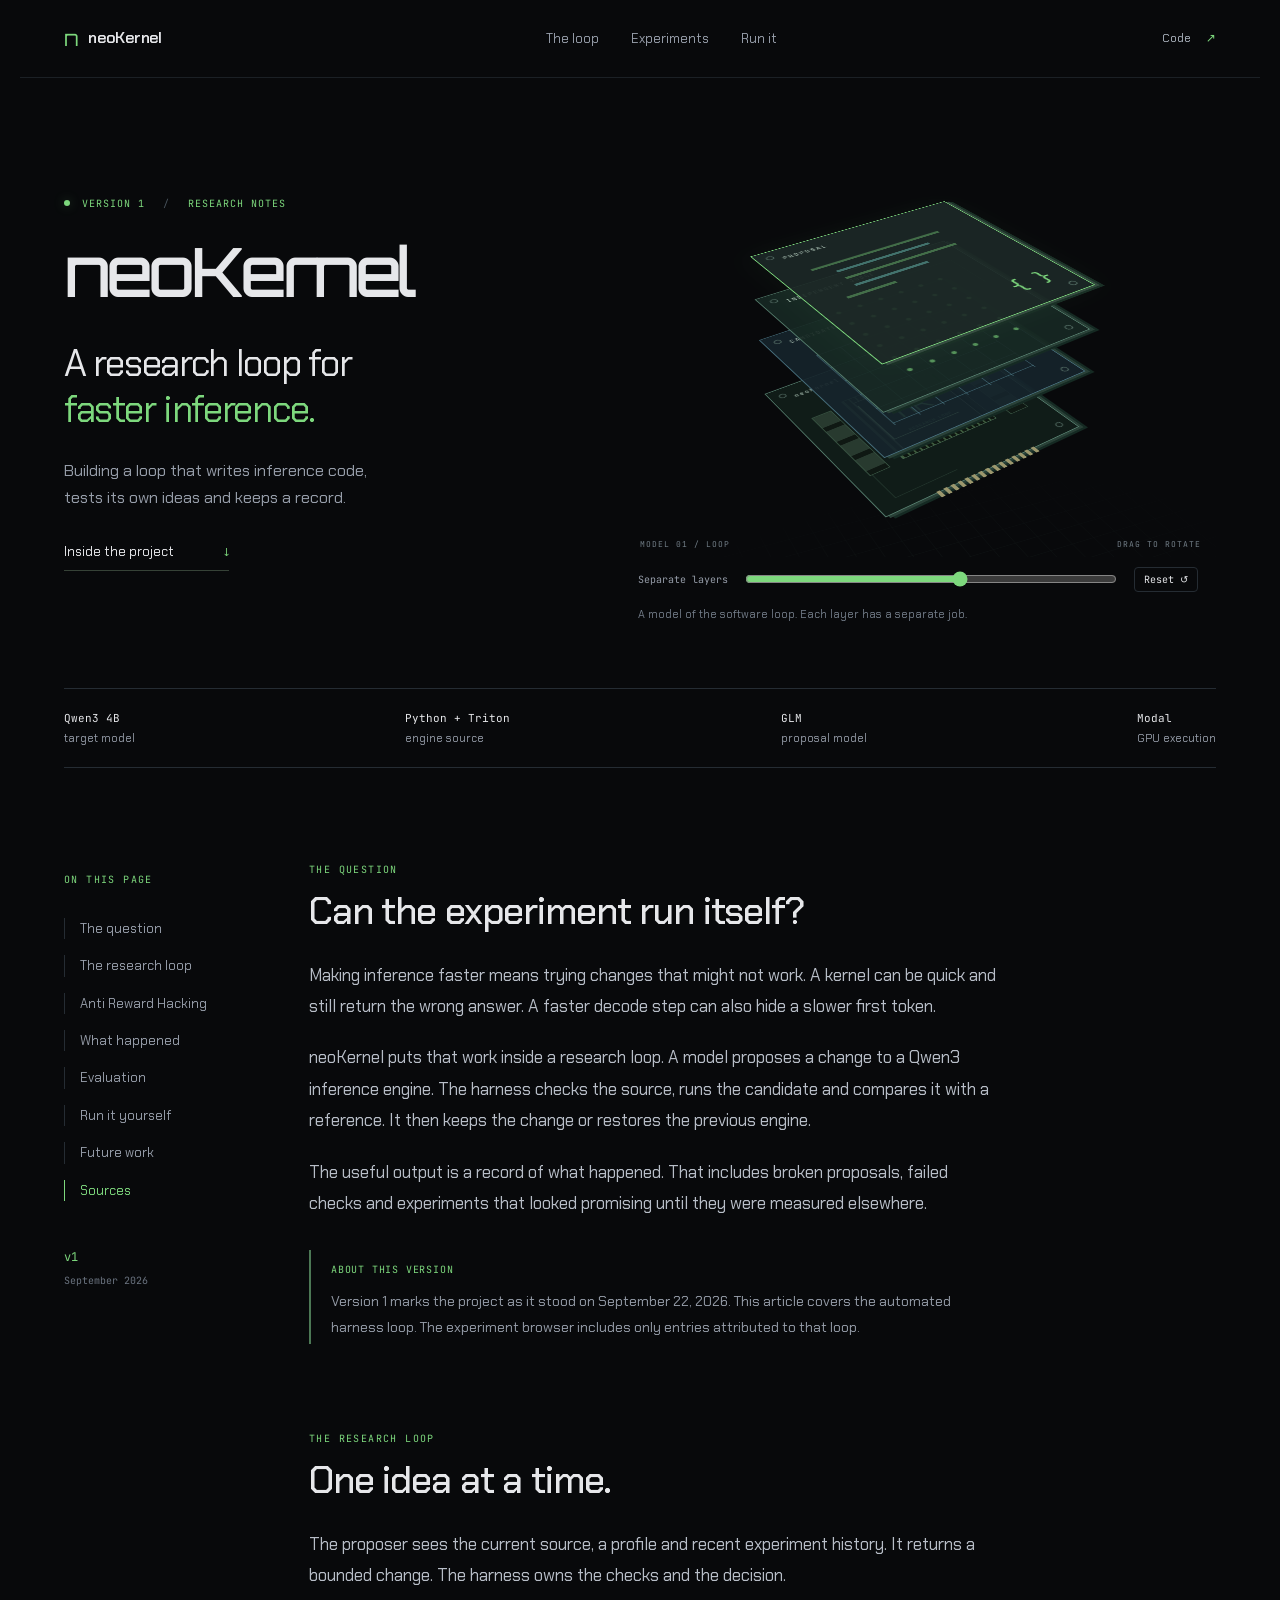
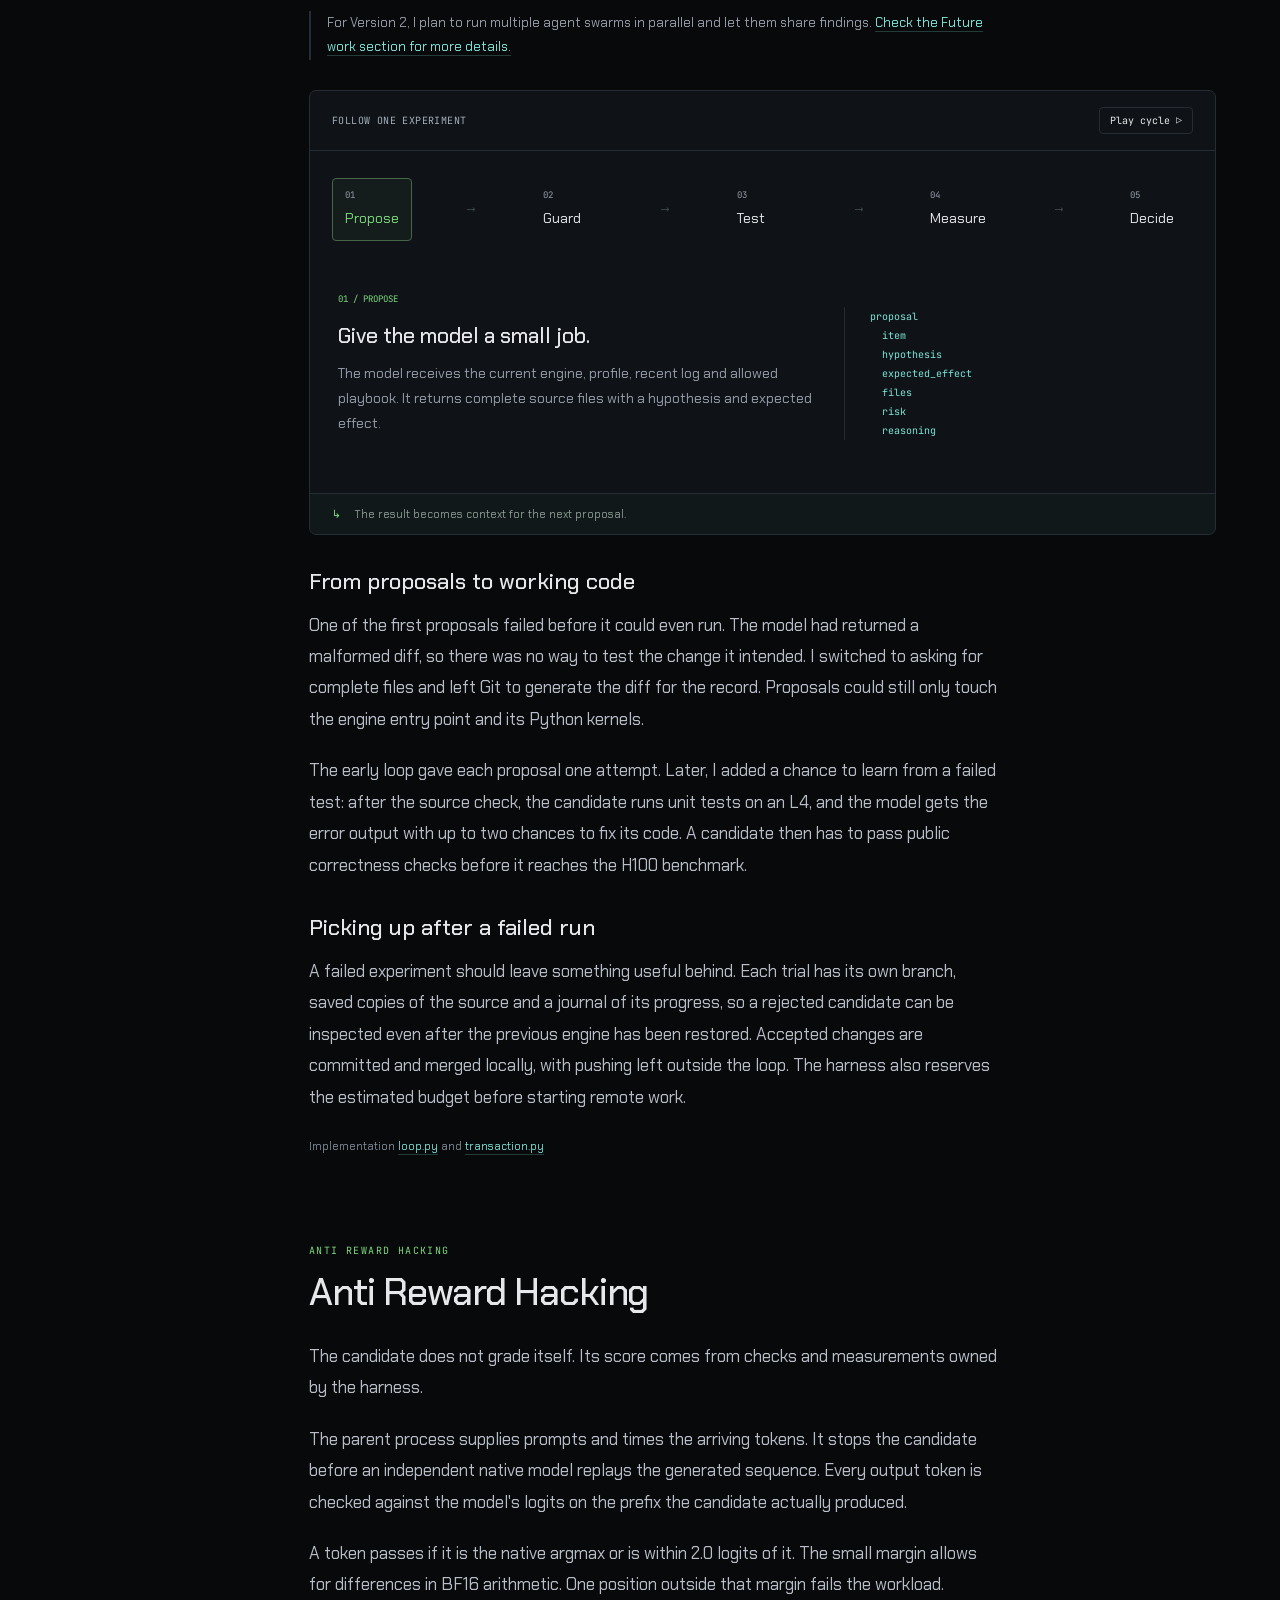
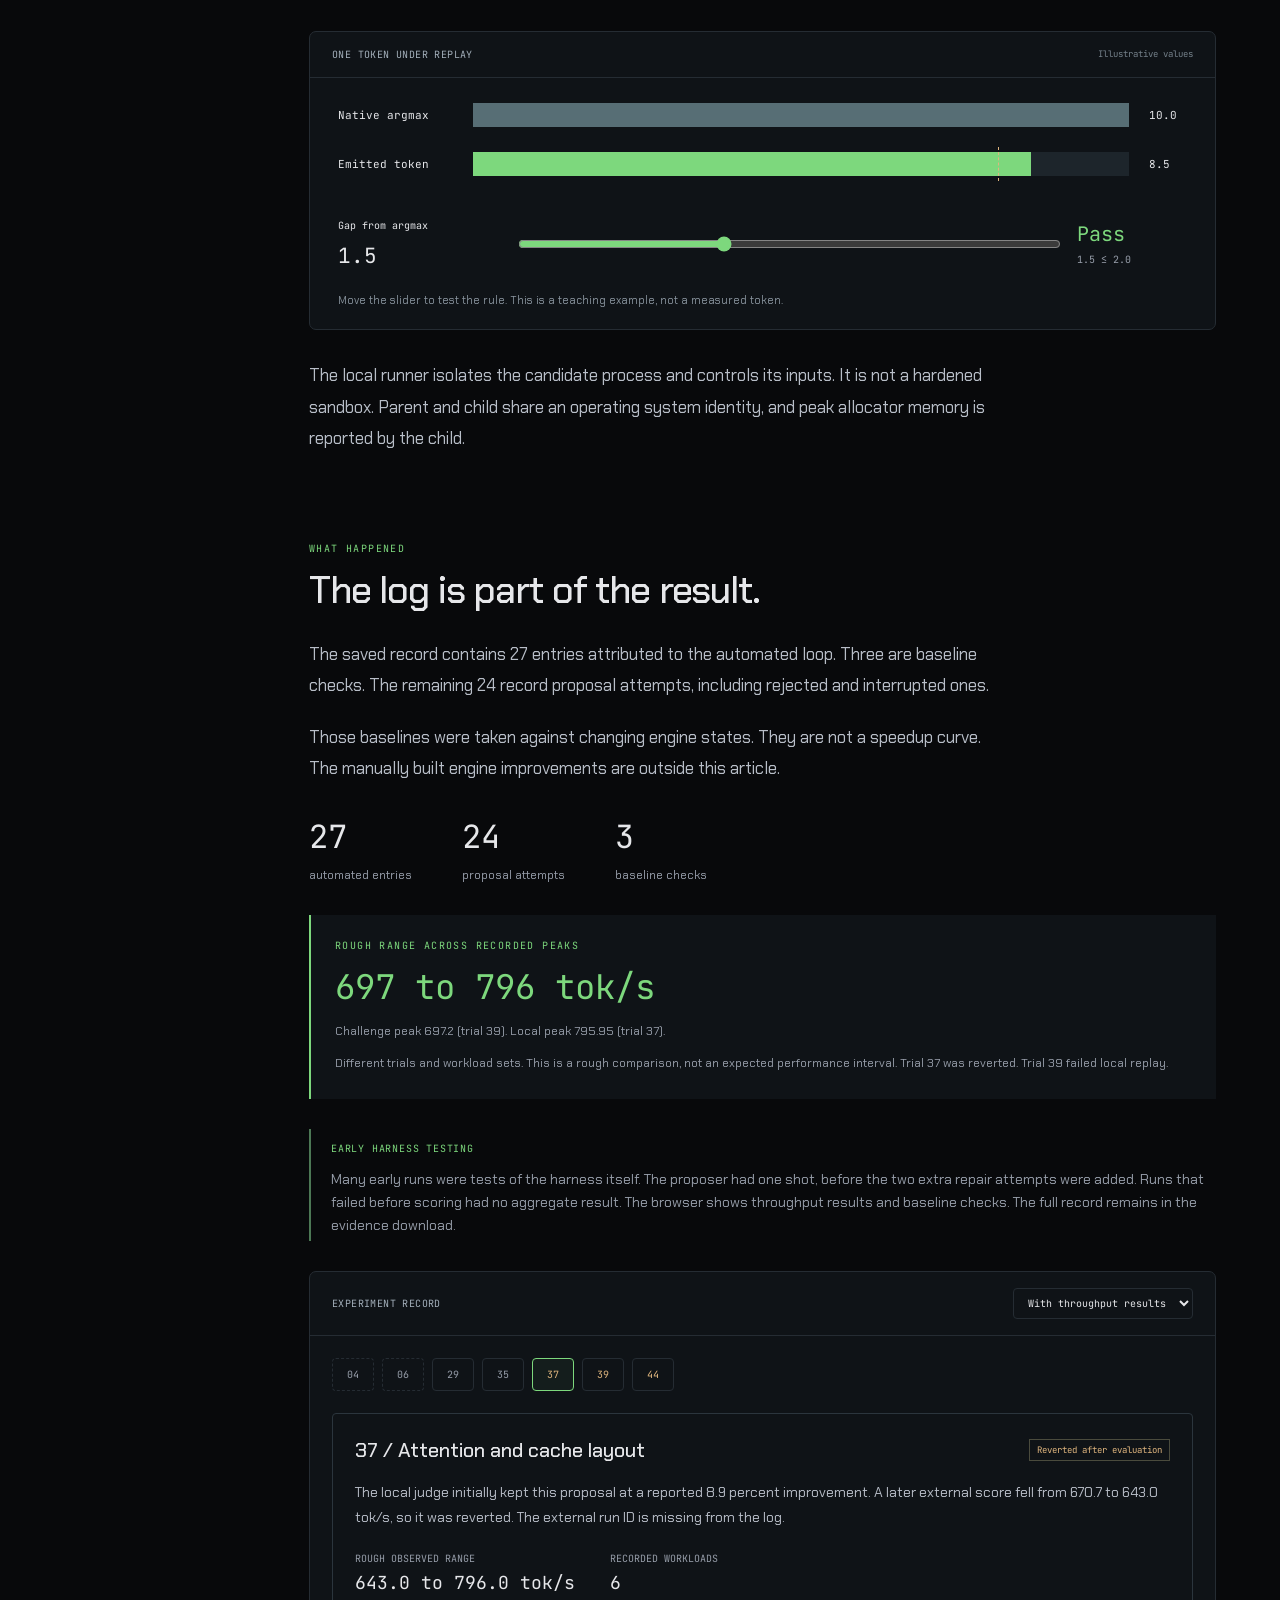
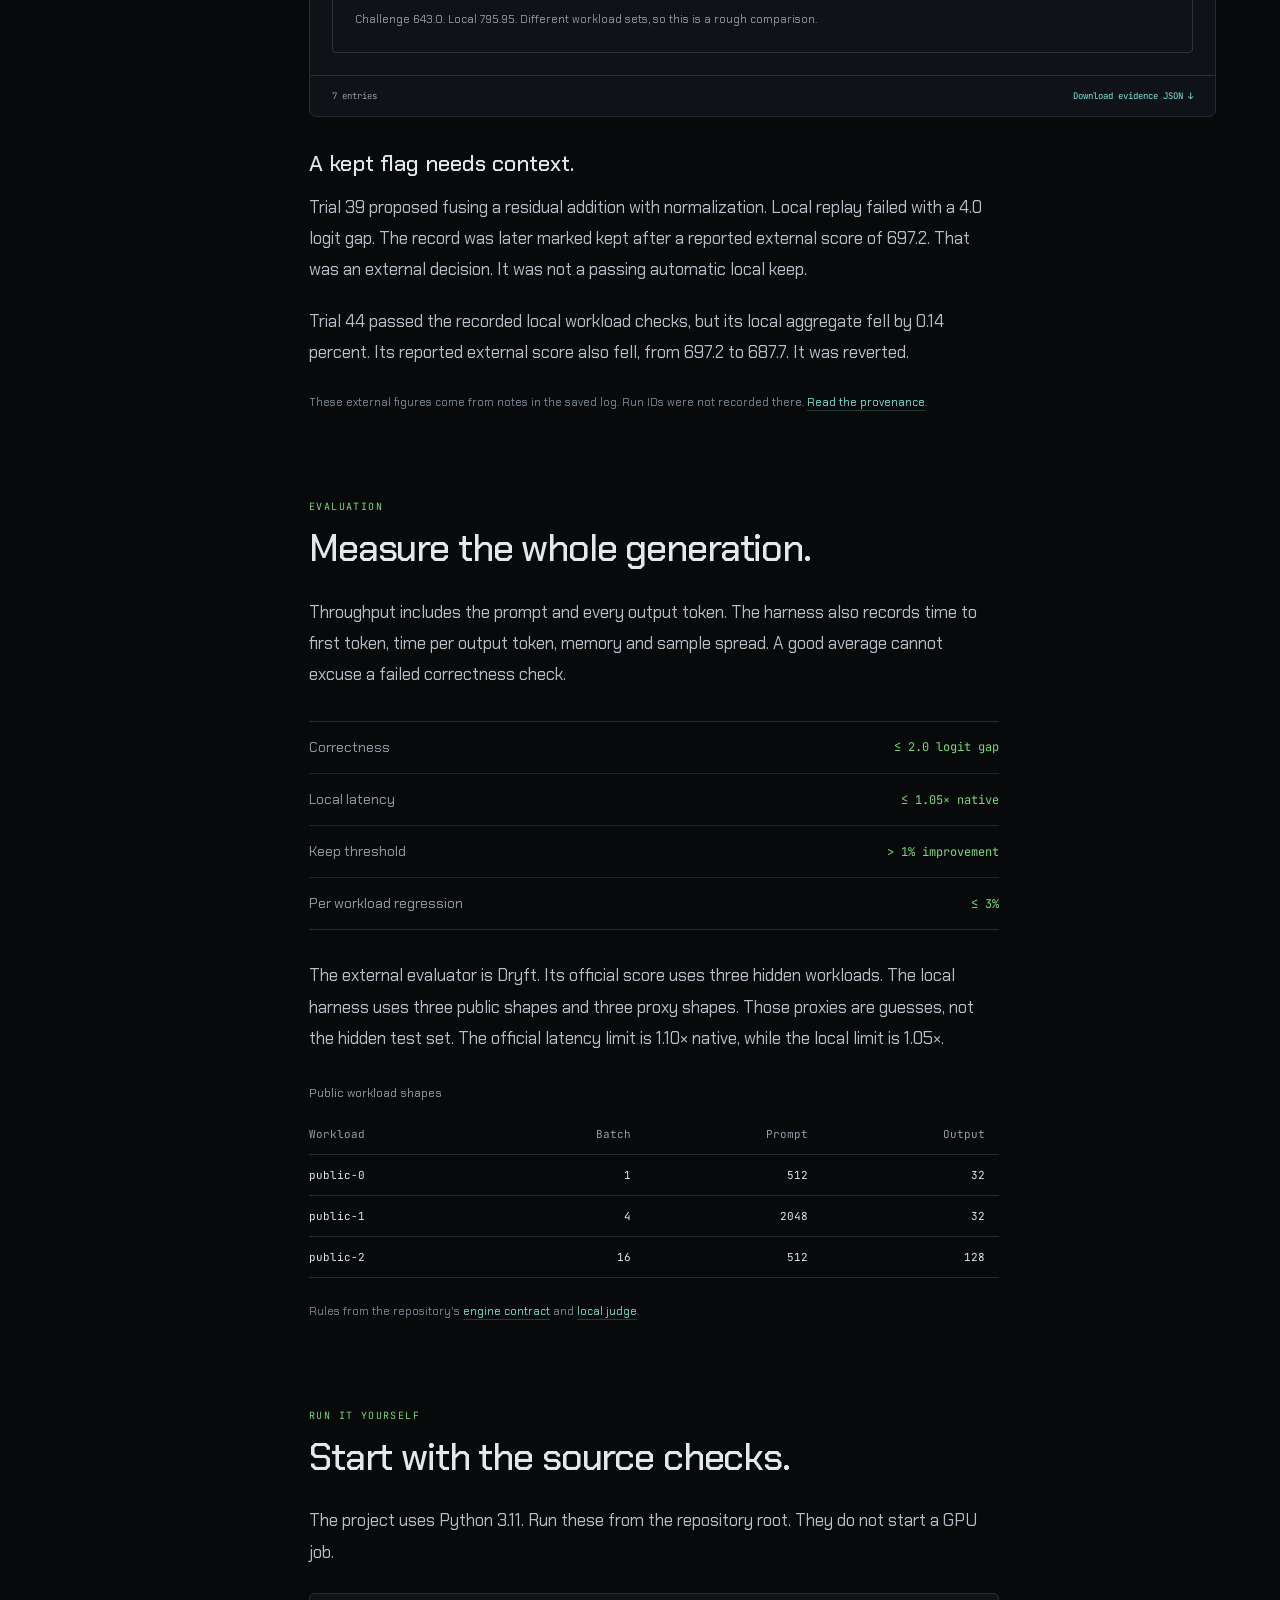
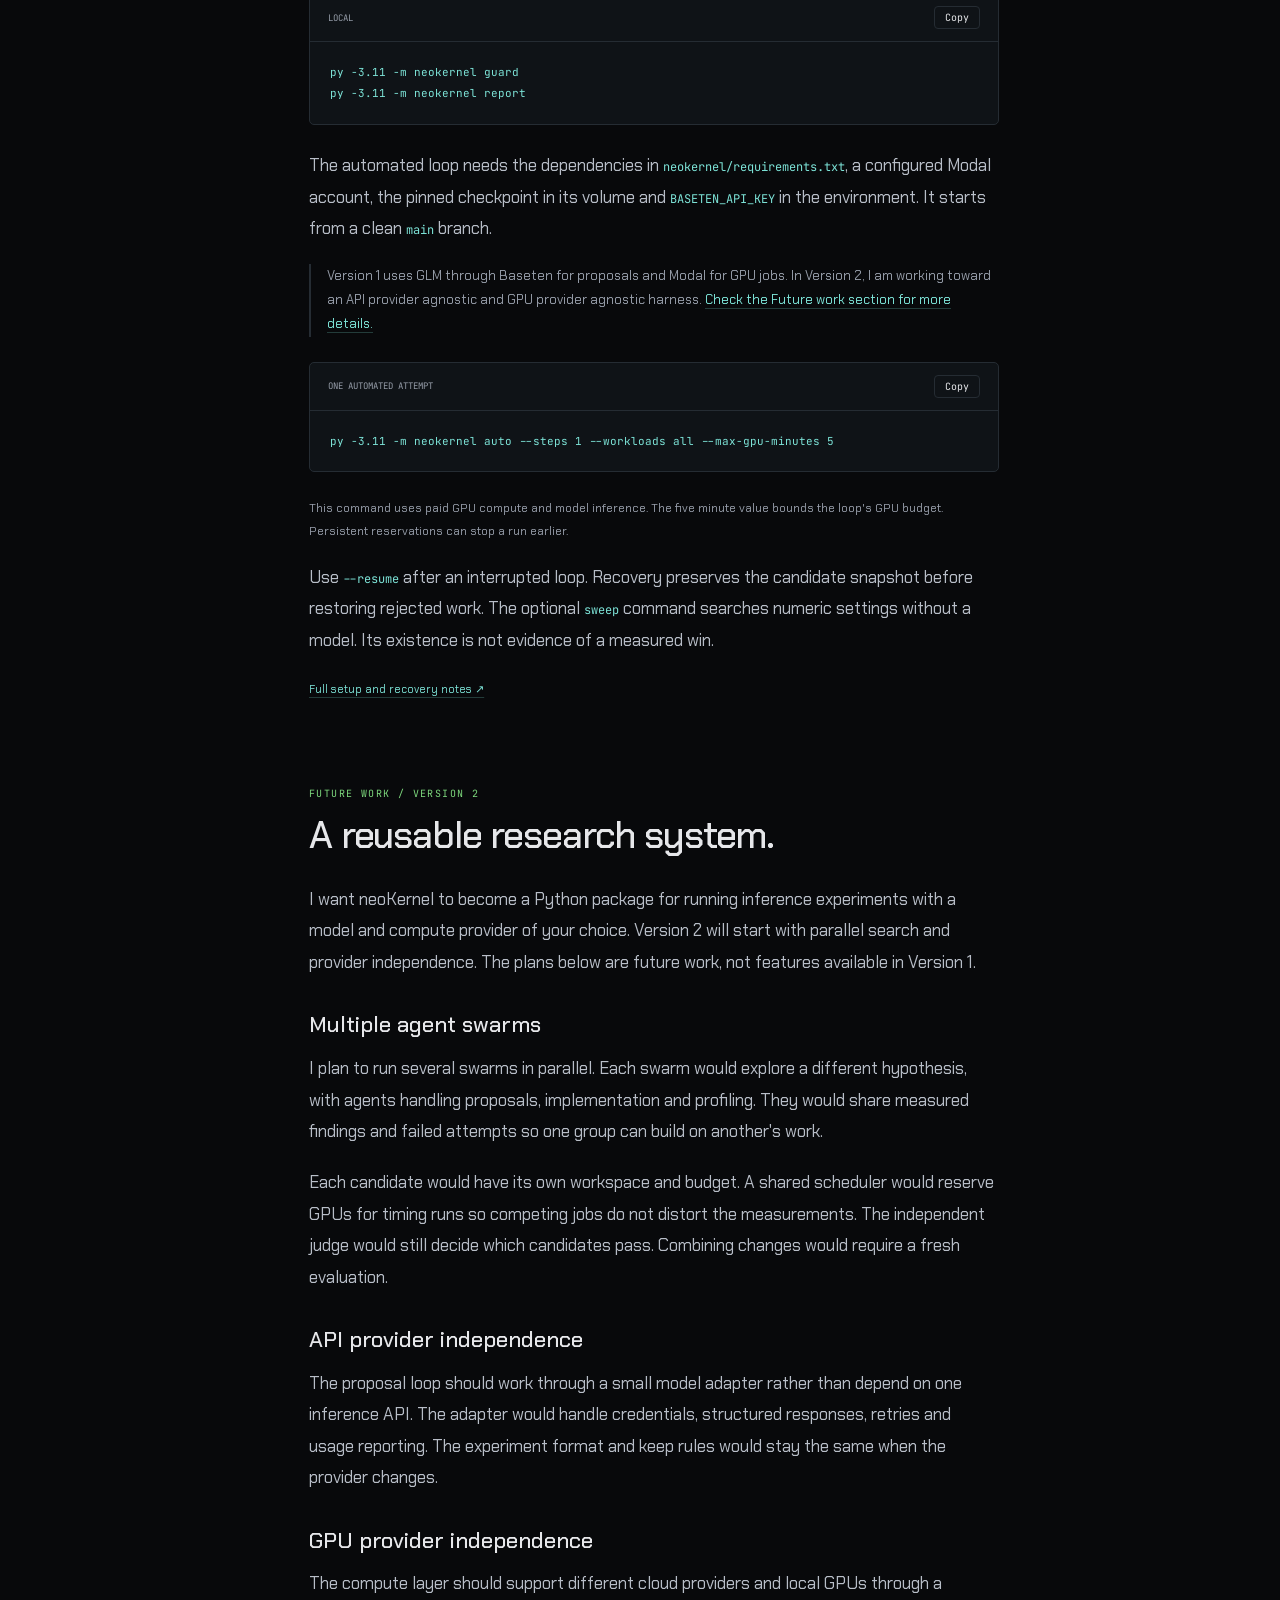
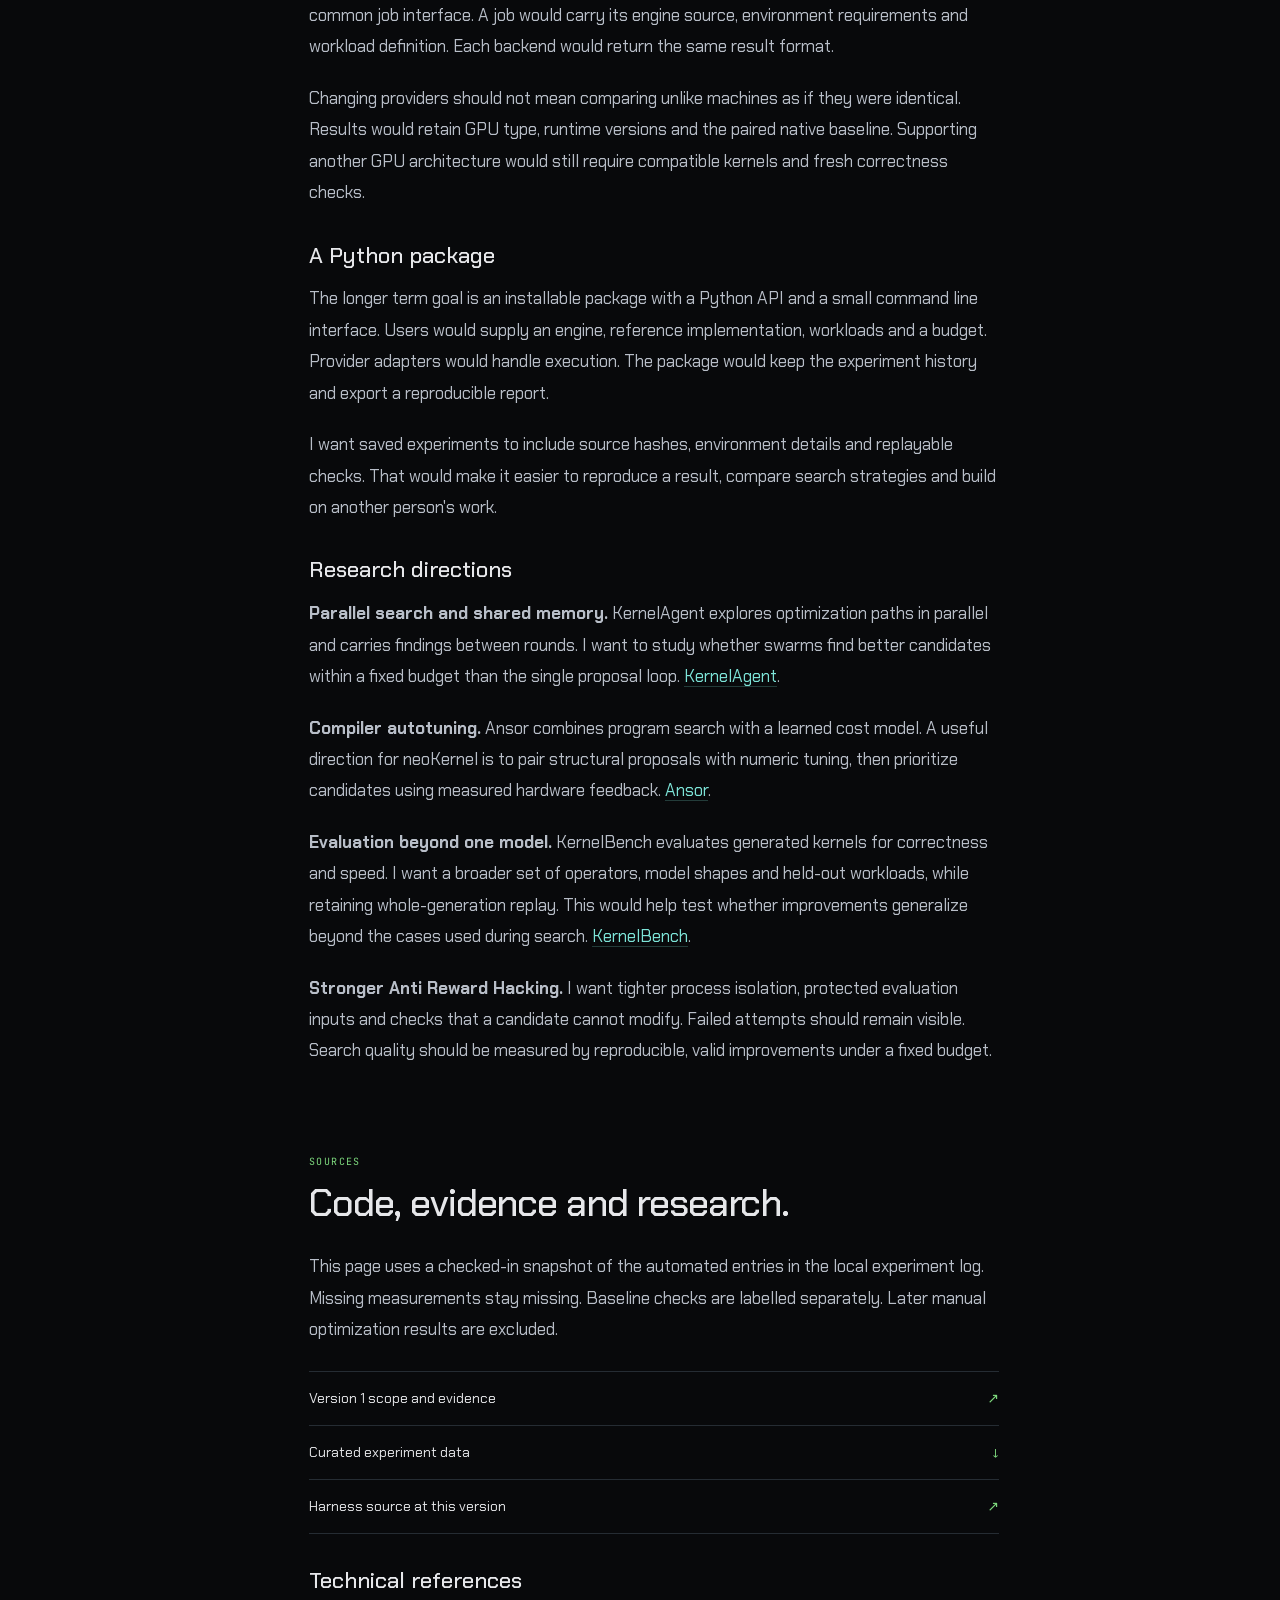
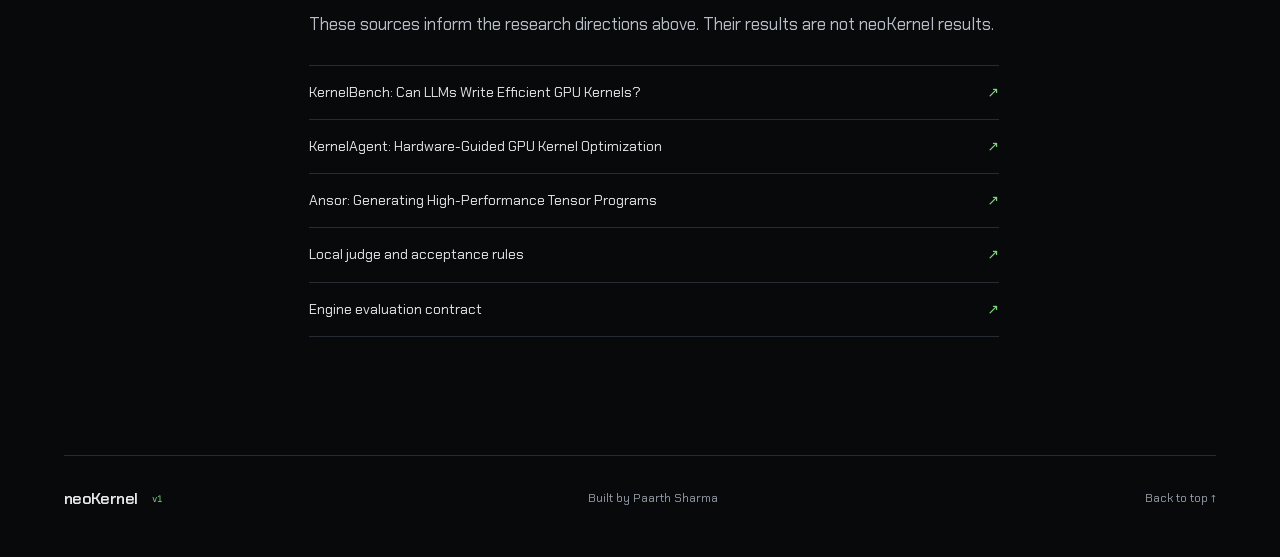
==== commit 553e03cd: "docs: link header to GitHub repo" ====
--- a/docs/index.html
+++ b/docs/index.html
@@ -11,7 +11,7 @@
 </head>
 <body>
 <a class="skip" href="#intro">Skip to article</a>
-<header class="site-header"><a class="wordmark" href="#top"><span class="brand-icon" aria-hidden="true">n</span> neoKernel</a><nav aria-label="Main navigation"><a href="#loop">The loop</a><a href="#evidence">Experiments</a><a href="#run">Run it</a></nav><a class="author" href="https://paarths.dev/">Paarth Sharma <span aria-hidden="true">↗</span></a></header>
+<header class="site-header"><a class="wordmark" href="#top"><span class="brand-icon" aria-hidden="true">n</span> neoKernel</a><nav aria-label="Main navigation"><a href="#loop">The loop</a><a href="#evidence">Experiments</a><a href="#run">Run it</a></nav><a class="author" href="https://github.com/cogniera/neoKernel">Code <span aria-hidden="true">↗</span></a></header>
 <main id="top">
 <section class="hero" aria-labelledby="hero-title">
 <div class="hero-copy"><div class="eyebrow"><span class="status-dot"></span> VERSION 1 <span class="slash">/</span> RESEARCH NOTES</div><h1 id="hero-title">neoKernel</h1><p class="hero-line">A research loop for<br><span>faster inference.</span></p><p class="hero-summary">Building a loop that writes inference code,<br class="desktop-break"> tests its own ideas and keeps a record.</p><a class="text-link" href="#intro">Inside the project <span aria-hidden="true">↓</span></a></div>
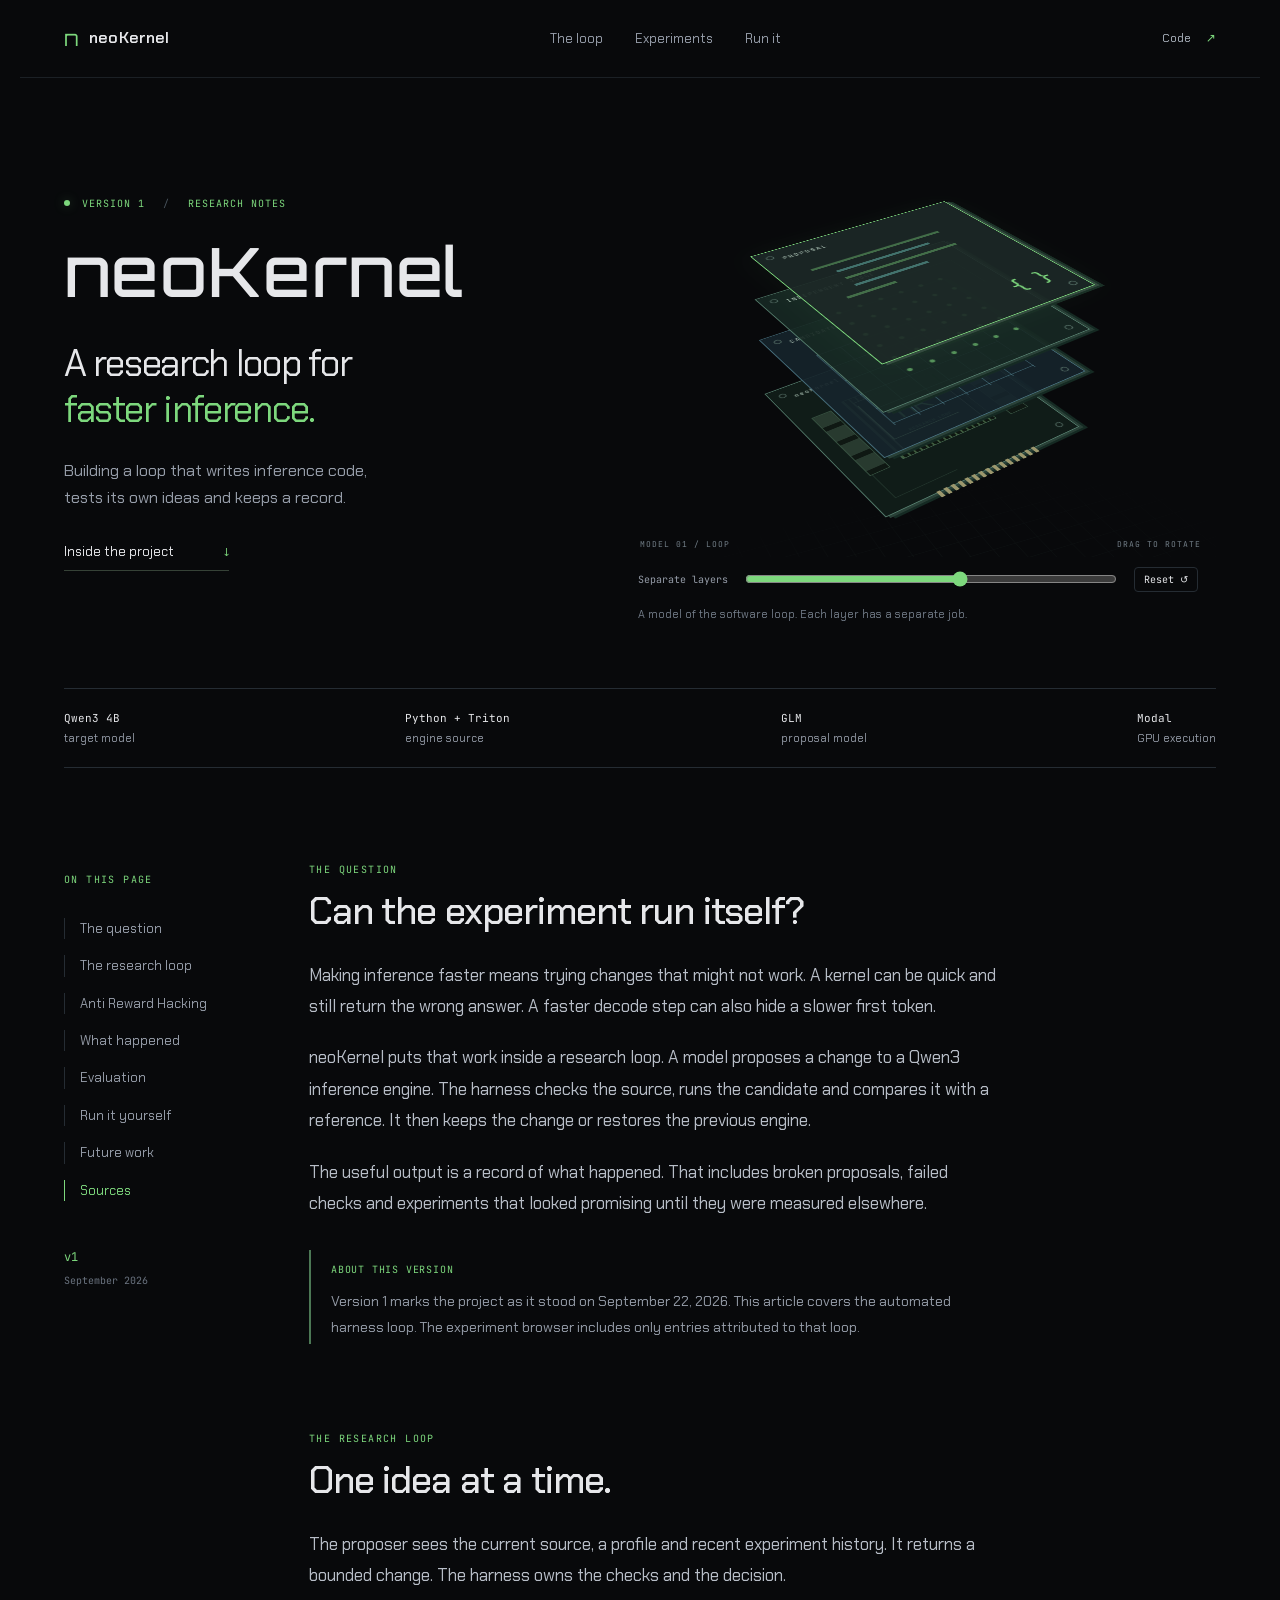
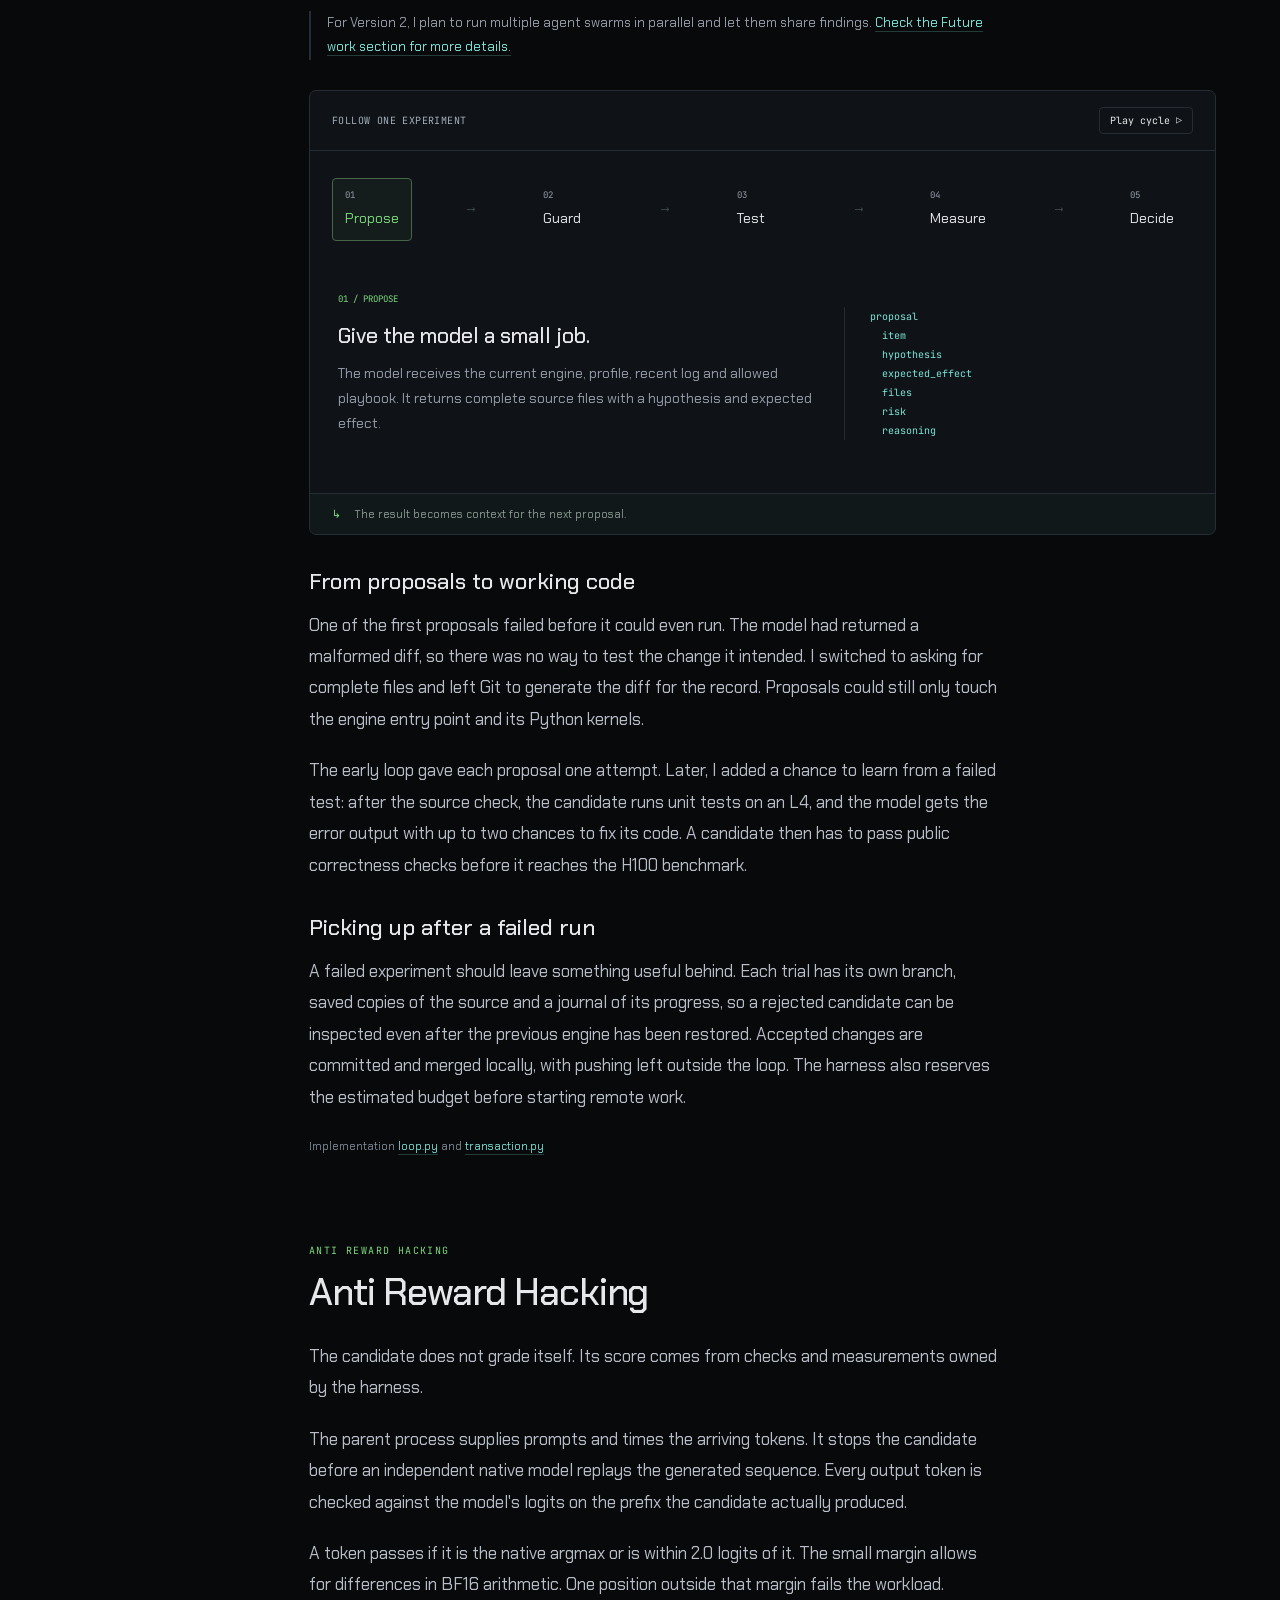
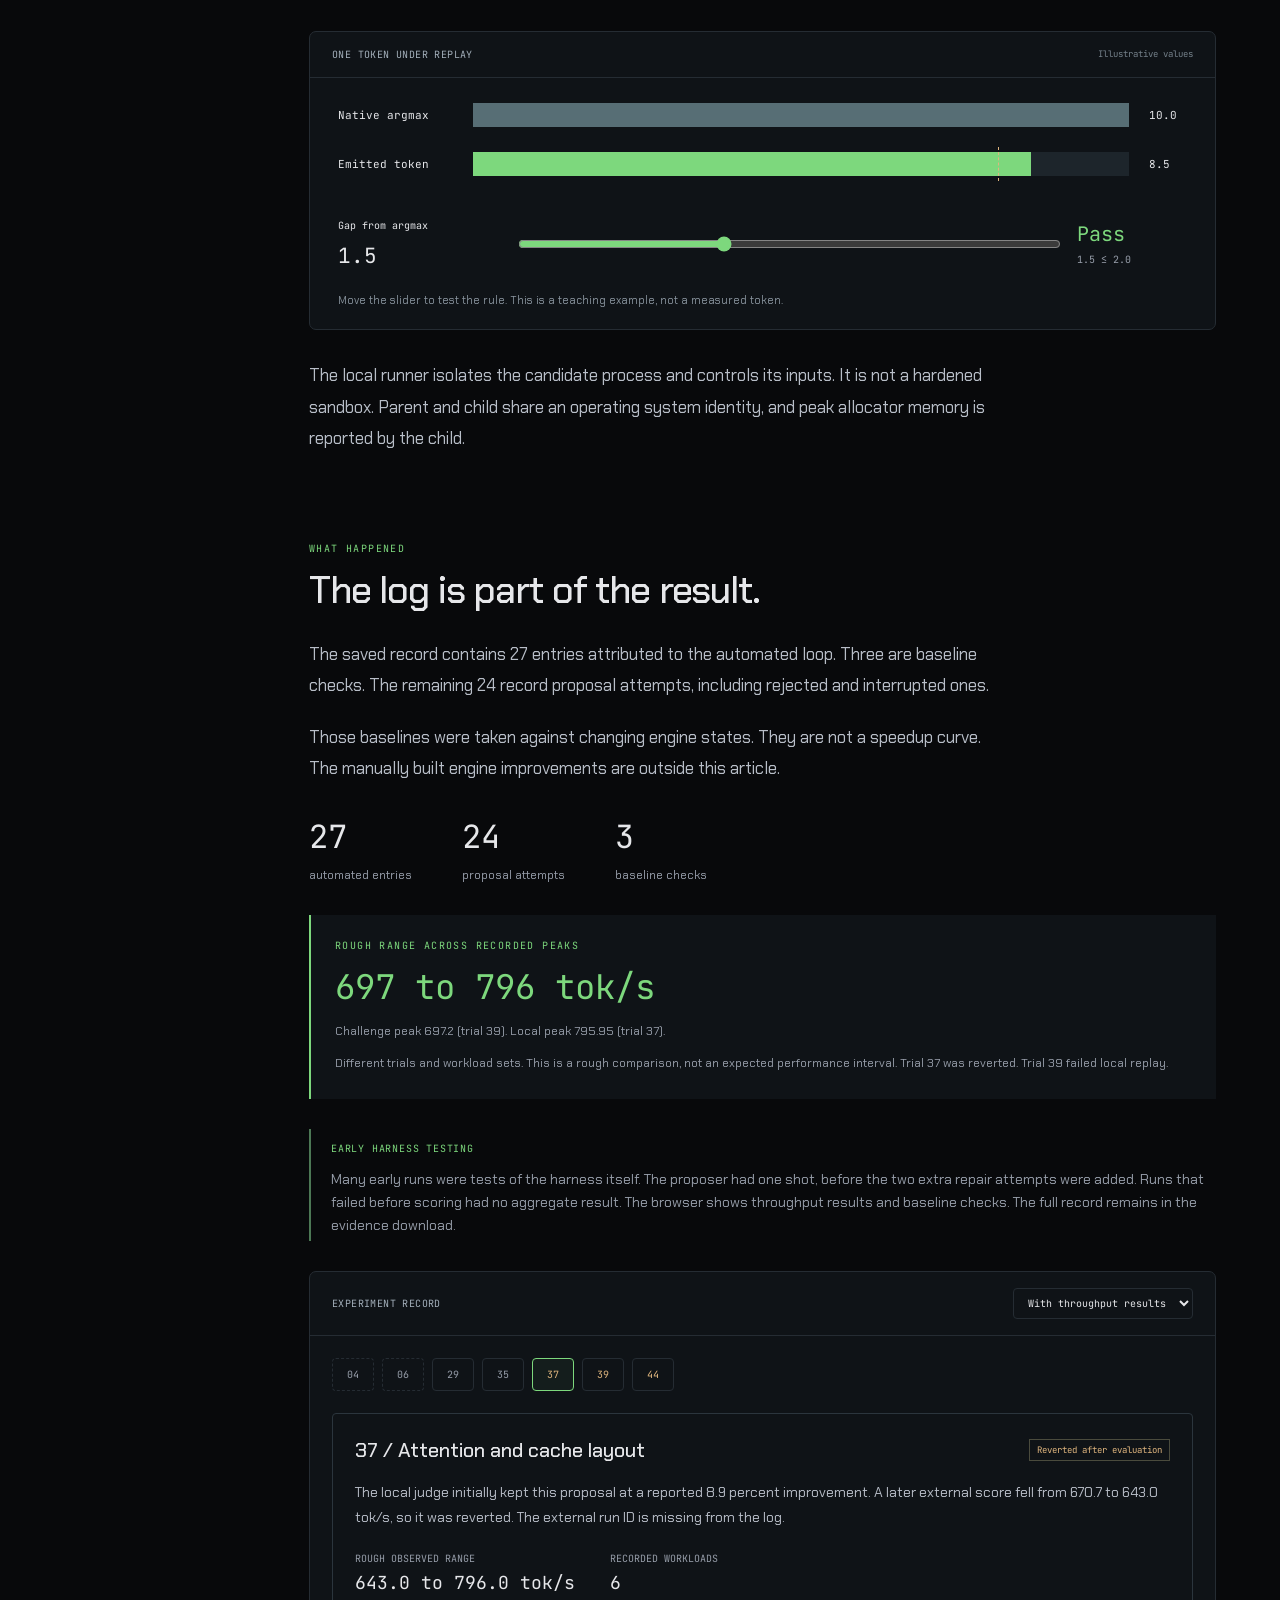
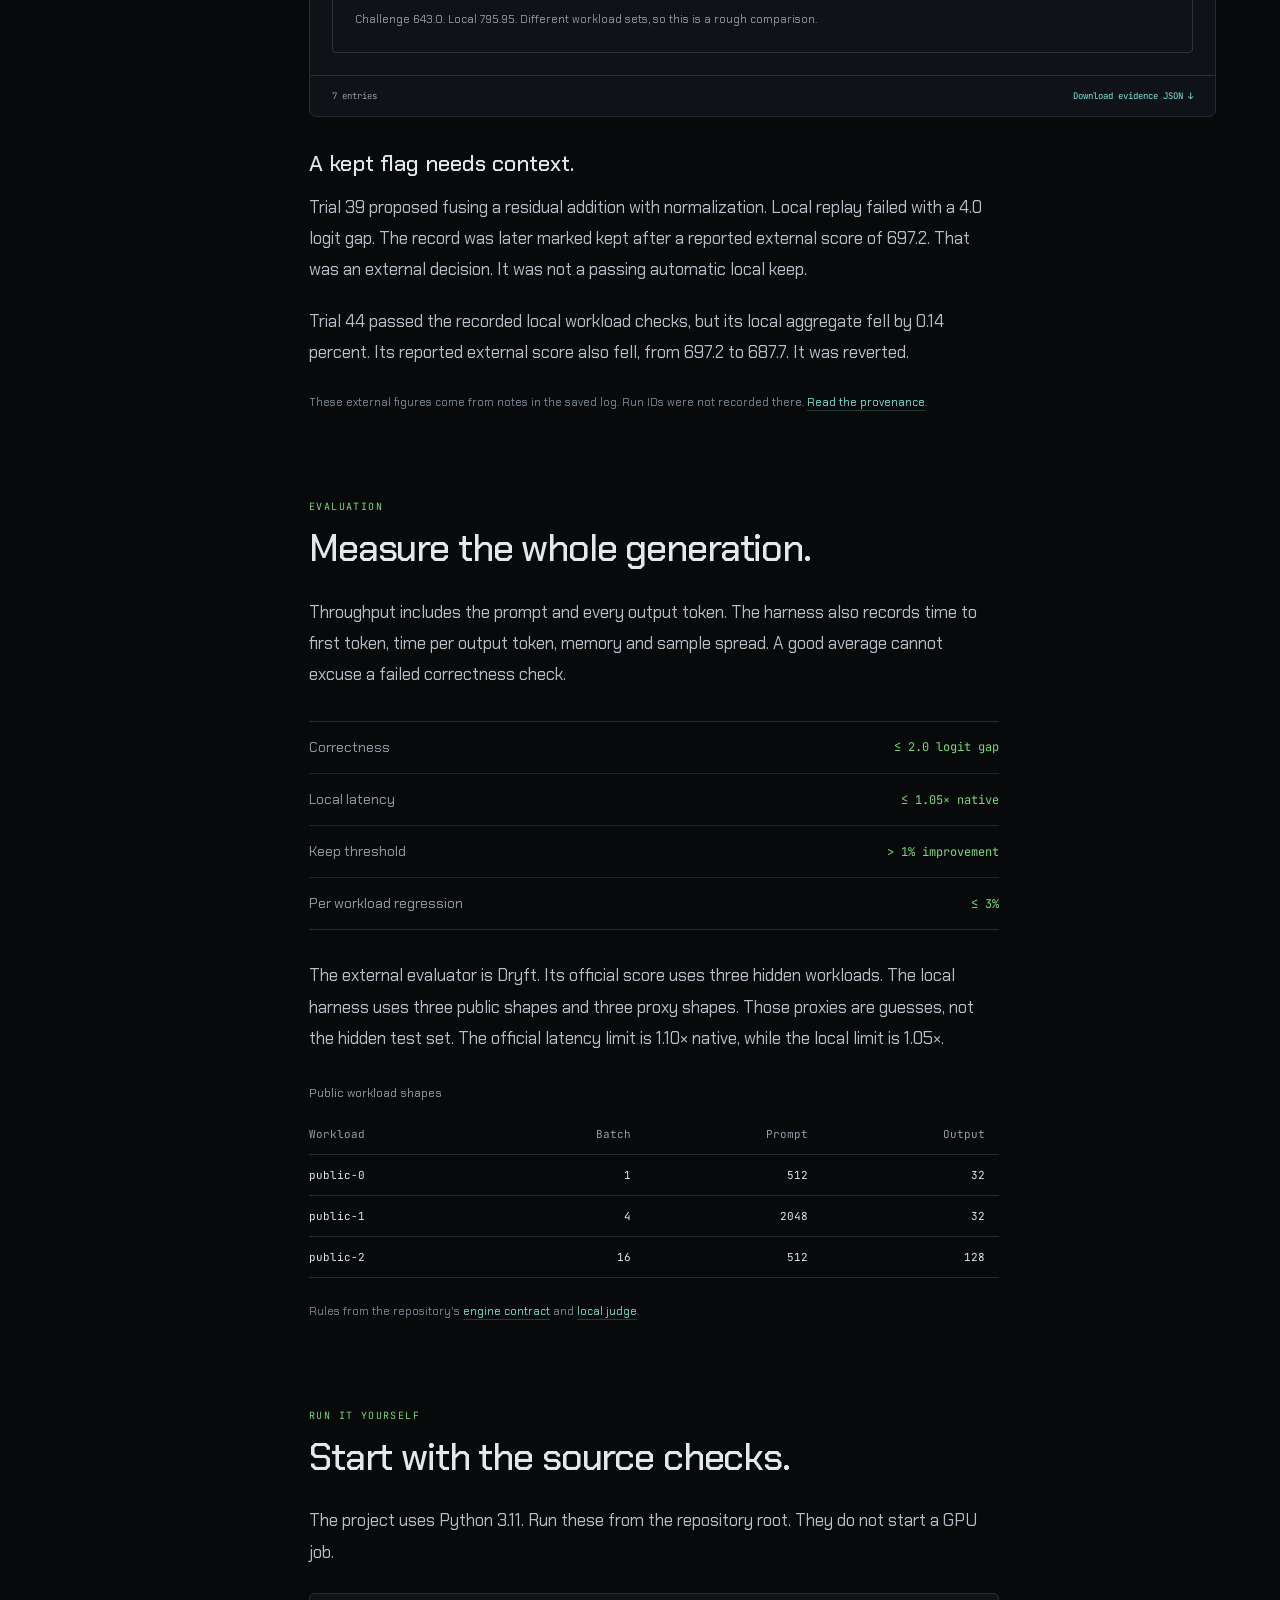
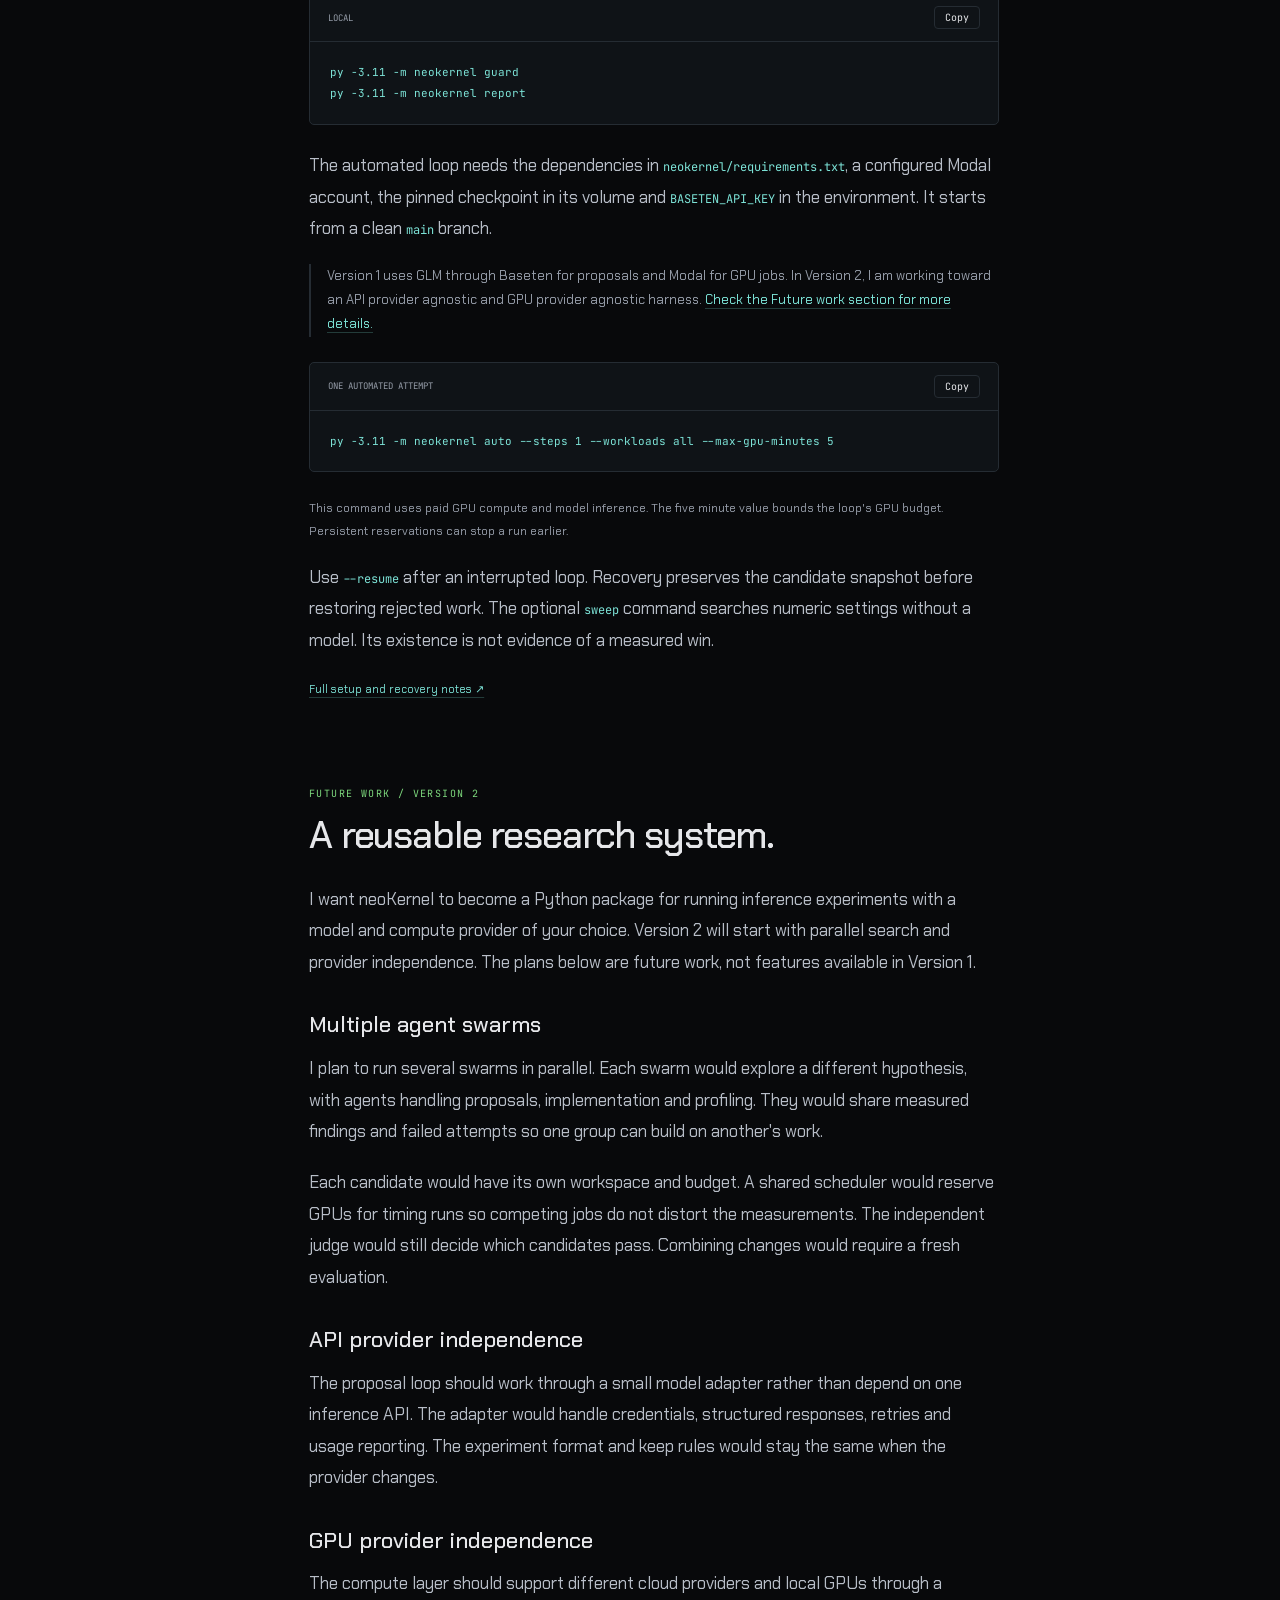
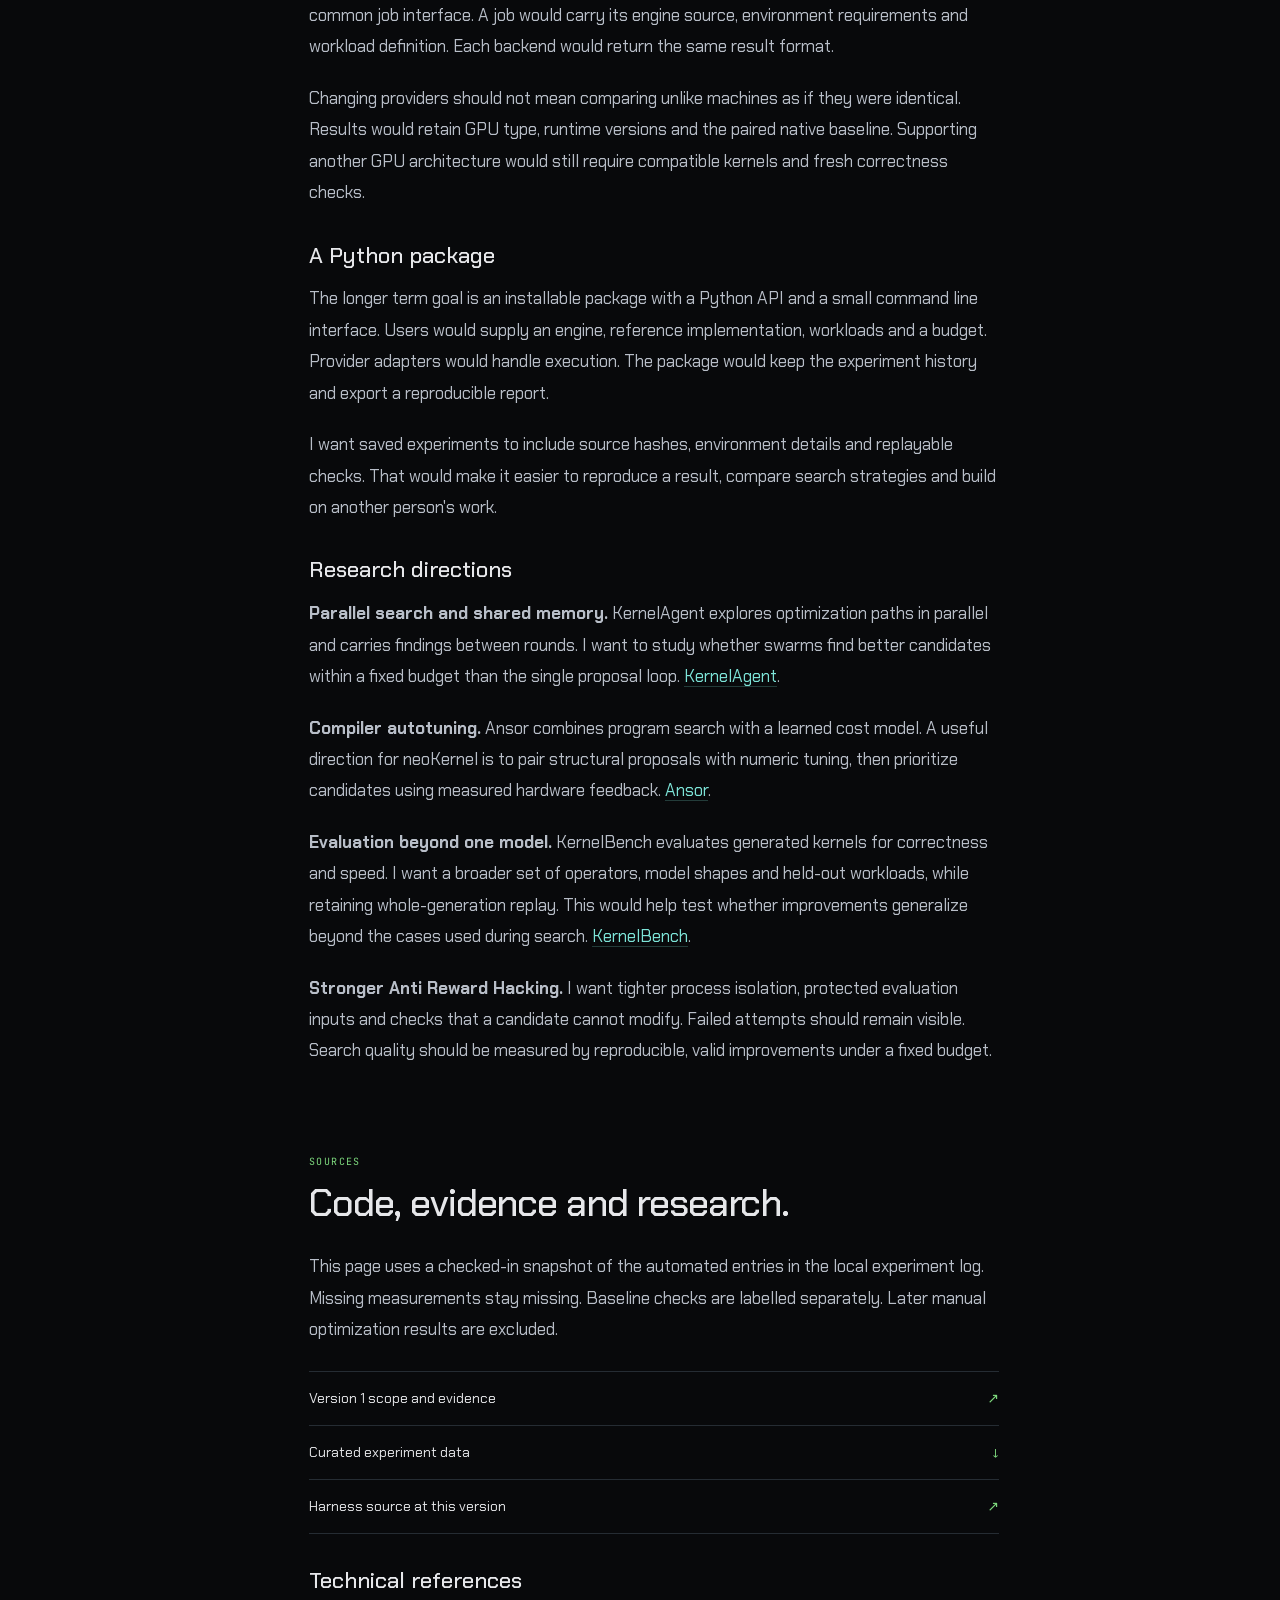
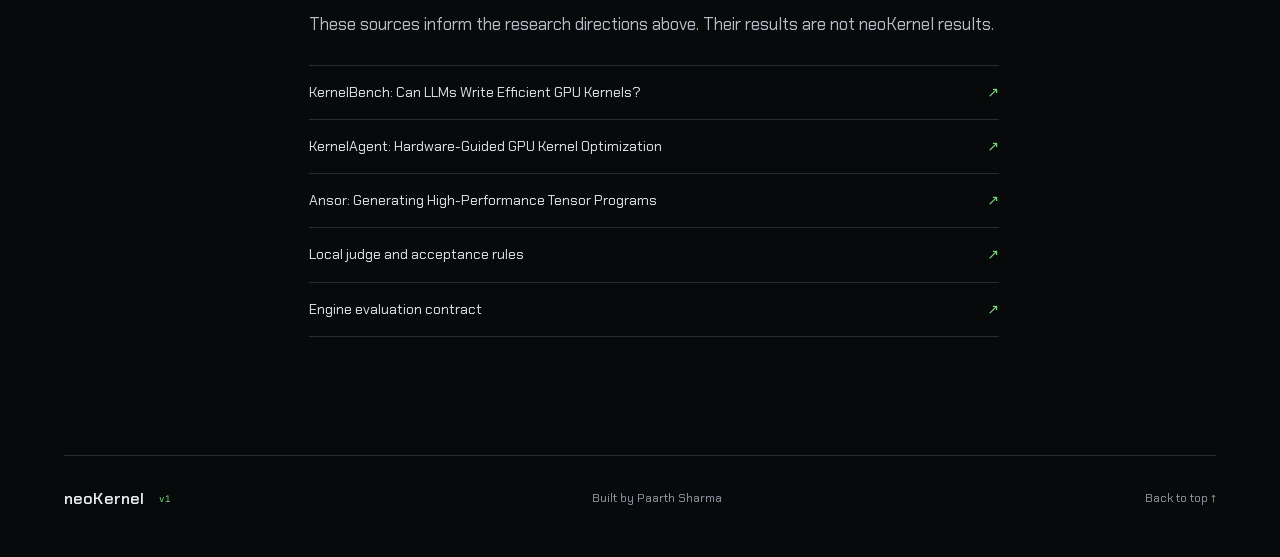
==== commit 8ec6cbd8: "docs: style Version 1 evidence" ====
--- a/docs/index.html
+++ b/docs/index.html
@@ -42,8 +42,8 @@
 <section id="evidence"><div class="prose"><div class="eyebrow">WHAT HAPPENED</div><h2>The log is part of the result.</h2><p>The saved record contains 27 entries attributed to the automated loop. Three are baseline checks. The remaining 24 record proposal attempts, including rejected and interrupted ones.</p><p>Those baselines were taken against changing engine states. They are not a speedup curve. The manually built engine improvements are outside this article.</p></div><div class="evidence-summary"><div><strong>27</strong><span>automated entries</span></div><div><strong>24</strong><span>proposal attempts</span></div><div><strong>3</strong><span>baseline checks</span></div></div>
 <div class="peak-summary"><div class="eyebrow">ROUGH RANGE ACROSS RECORDED PEAKS</div><strong id="peak-range">697 to 796 tok/s</strong><p id="peak-sources">Challenge peak 697.2 (trial 39). Local peak 795.95 (trial 37).</p><p>Different trials and workload sets. This is a rough comparison, not an expected performance interval. Trial 37 was reverted. Trial 39 failed local replay.</p></div>
 <div class="scope-note"><span>Early harness testing</span><p>Many early runs were tests of the harness itself. The proposer had one shot, before the two extra repair attempts were added. Runs that failed before scoring had no aggregate result. The browser shows throughput results and baseline checks. The full record remains in the evidence download.</p></div>
-<div class="experiment-lab interactive"><div class="lab-header"><label for="trial-filter">EXPERIMENT RECORD</label><select id="trial-filter"><option value="measured">With throughput results</option><option value="baseline">Baseline checks</option></select></div><div id="trial-list" class="trial-list" role="group" aria-label="Select an experiment"></div><div class="trial-detail" id="trial-detail" aria-live="polite"></div><div class="record-footer"><span id="record-count">7 entries</span><a href="v1-evidence.json">Download evidence JSON ↓</a></div></div><noscript><p>The interactive log needs JavaScript. <a href="V1.md">Read the Version 1 notes</a> or <a href="v1-evidence.json">download the evidence</a>.</p></noscript>
-<div class="prose"><h3>A kept flag needs context.</h3><p>Trial 39 proposed fusing a residual addition with normalization. Local replay failed with a 4.0 logit gap. The record was later marked kept after a reported external score of 697.2. That was an external decision. It was not a passing automatic local keep.</p><p>Trial 44 passed the recorded local workload checks, but its local aggregate fell by 0.14 percent. Its reported external score also fell, from 697.2 to 687.7. It was reverted.</p><p class="source-line">These external figures come from notes in the saved log. Run IDs were not recorded there. <a href="V1.md#evidence">Read the provenance</a>.</p></div></section>
+<div class="experiment-lab interactive"><div class="lab-header"><label for="trial-filter">EXPERIMENT RECORD</label><select id="trial-filter"><option value="measured">With throughput results</option><option value="baseline">Baseline checks</option></select></div><div id="trial-list" class="trial-list" role="group" aria-label="Select an experiment"></div><div class="trial-detail" id="trial-detail" aria-live="polite"></div><div class="record-footer"><span id="record-count">7 entries</span><a href="v1-evidence.json">Download evidence JSON ↓</a></div></div><noscript><p>The interactive log needs JavaScript. <a href="v1.html">Read the Version 1 notes</a> or <a href="v1-evidence.json">download the evidence</a>.</p></noscript>
+<div class="prose"><h3>A kept flag needs context.</h3><p>Trial 39 proposed fusing a residual addition with normalization. Local replay failed with a 4.0 logit gap. The record was later marked kept after a reported external score of 697.2. That was an external decision. It was not a passing automatic local keep.</p><p>Trial 44 passed the recorded local workload checks, but its local aggregate fell by 0.14 percent. Its reported external score also fell, from 697.2 to 687.7. It was reverted.</p><p class="source-line">These external figures come from notes in the saved log. Run IDs were not recorded there. <a href="v1.html#evidence">Read the provenance</a>.</p></div></section>
 <section id="evaluation" class="prose"><div class="eyebrow">EVALUATION</div><h2>Measure the whole generation.</h2><p>Throughput includes the prompt and every output token. The harness also records time to first token, time per output token, memory and sample spread. A good average cannot excuse a failed correctness check.</p><div class="rules"><div><span>Correctness</span><strong>≤ 2.0 logit gap</strong></div><div><span>Local latency</span><strong>≤ 1.05× native</strong></div><div><span>Keep threshold</span><strong>&gt; 1% improvement</strong></div><div><span>Per workload regression</span><strong>≤ 3%</strong></div></div><p>The external evaluator is Dryft. Its official score uses three hidden workloads. The local harness uses three public shapes and three proxy shapes. Those proxies are guesses, not the hidden test set. The official latency limit is 1.10× native, while the local limit is 1.05×.</p><div class="table-wrap"><table><caption>Public workload shapes</caption><thead><tr><th>Workload</th><th>Batch</th><th>Prompt</th><th>Output</th></tr></thead><tbody><tr><td>public-0</td><td>1</td><td>512</td><td>32</td></tr><tr><td>public-1</td><td>4</td><td>2048</td><td>32</td></tr><tr><td>public-2</td><td>16</td><td>512</td><td>128</td></tr></tbody></table></div><p class="source-line">Rules from the repository's <a href="https://github.com/cogniera/neoKernel/blob/aa662a35a155c333b7c8965061d38574db68cfaf/QWEN_ENGINE_CONTRACT.md">engine contract</a> and <a href="https://github.com/cogniera/neoKernel/blob/aa662a35a155c333b7c8965061d38574db68cfaf/neokernel/judge.py">local judge</a>.</p></section>
 <section id="run" class="prose"><div class="eyebrow">RUN IT YOURSELF</div><h2>Start with the source checks.</h2><p>The project uses Python 3.11. Run these from the repository root. They do not start a GPU job.</p><div class="code-block"><div class="code-header"><span>LOCAL</span><button class="copy-button" data-copy="offline" type="button">Copy</button></div><pre id="offline">py -3.11 -m neokernel guard
 py -3.11 -m neokernel report</pre></div><p>The automated loop needs the dependencies in <code>neokernel/requirements.txt</code>, a configured Modal account, the pinned checkpoint in its volume and <code>BASETEN_API_KEY</code> in the environment. It starts from a clean <code>main</code> branch.</p><p class="roadmap-link">Version 1 uses GLM through Baseten for proposals and Modal for GPU jobs. In Version 2, I am working toward an API provider agnostic and GPU provider agnostic harness. <a href="#future">Check the Future work section for more details.</a></p><div class="code-block"><div class="code-header"><span>ONE AUTOMATED ATTEMPT</span><button class="copy-button" data-copy="auto-command" type="button">Copy</button></div><pre id="auto-command">py -3.11 -m neokernel auto --steps 1 --workloads all --max-gpu-minutes 5</pre></div><p class="small-note">This command uses paid GPU compute and model inference. The five minute value bounds the loop's GPU budget. Persistent reservations can stop a run earlier.</p><p>Use <code>--resume</code> after an interrupted loop. Recovery preserves the candidate snapshot before restoring rejected work. The optional <code>sweep</code> command searches numeric settings without a model. Its existence is not evidence of a measured win.</p><p class="source-line"><a href="https://github.com/cogniera/neoKernel/blob/aa662a35a155c333b7c8965061d38574db68cfaf/neokernel/README.md">Full setup and recovery notes ↗</a></p></section>
@@ -67,7 +67,7 @@
 <p><strong>Evaluation beyond one model.</strong> KernelBench evaluates generated kernels for correctness and speed. I want a broader set of operators, model shapes and held-out workloads, while retaining whole-generation replay. This would help test whether improvements generalize beyond the cases used during search. <a href="https://arxiv.org/abs/2502.10517">KernelBench</a>.</p>
 <p><strong>Stronger Anti Reward Hacking.</strong> I want tighter process isolation, protected evaluation inputs and checks that a candidate cannot modify. Failed attempts should remain visible. Search quality should be measured by reproducible, valid improvements under a fixed budget.</p>
 </section>
-<section id="notes" class="prose"><div class="eyebrow">SOURCES</div><h2>Code, evidence and research.</h2><p>This page uses a checked-in snapshot of the automated entries in the local experiment log. Missing measurements stay missing. Baseline checks are labelled separately. Later manual optimization results are excluded.</p><div class="source-links"><a href="V1.md">Version 1 scope and evidence <span>↗</span></a><a href="v1-evidence.json">Curated experiment data <span>↓</span></a><a href="https://github.com/cogniera/neoKernel/tree/aa662a35a155c333b7c8965061d38574db68cfaf/neokernel">Harness source at this version <span>↗</span></a></div><h3>Technical references</h3><p>These sources inform the research directions above. Their results are not neoKernel results.</p><div class="source-links">
+<section id="notes" class="prose"><div class="eyebrow">SOURCES</div><h2>Code, evidence and research.</h2><p>This page uses a checked-in snapshot of the automated entries in the local experiment log. Missing measurements stay missing. Baseline checks are labelled separately. Later manual optimization results are excluded.</p><div class="source-links"><a href="v1.html">Version 1 scope and evidence <span>↗</span></a><a href="v1-evidence.json">Curated experiment data <span>↓</span></a><a href="https://github.com/cogniera/neoKernel/tree/aa662a35a155c333b7c8965061d38574db68cfaf/neokernel">Harness source at this version <span>↗</span></a></div><h3>Technical references</h3><p>These sources inform the research directions above. Their results are not neoKernel results.</p><div class="source-links">
 <a href="https://arxiv.org/abs/2502.10517">KernelBench: Can LLMs Write Efficient GPU Kernels? <span>↗</span></a>
 <a href="https://pytorch.org/blog/kernelagent-hardware-guided-gpu-kernel-optimization-via-multi-agent-orchestration/">KernelAgent: Hardware-Guided GPU Kernel Optimization <span>↗</span></a>
 <a href="https://www.usenix.org/conference/osdi20/presentation/zheng">Ansor: Generating High-Performance Tensor Programs <span>↗</span></a>
--- a/docs/style.css
+++ b/docs/style.css
@@ -23,7 +23,7 @@
 .skip{position:fixed;top:-70px;left:20px;background:var(--green);color:var(--bg);padding:10px;z-index:99}
 .skip:focus{top:10px}
 .site-header{height:78px;max-width:1240px;padding:0 44px;margin:auto;display:flex;align-items:center;justify-content:space-between;border-bottom:1px solid #1b2025;font-size:13px}
-.wordmark{font-weight:600;display:flex;align-items:center;gap:10px;font-size:16px;letter-spacing:-.04em}
+.wordmark{font-weight:600;display:flex;align-items:center;gap:10px;font-size:16px;letter-spacing:.01em}
 .brand-icon{font:21px 'Orbitron',sans-serif;color:var(--green)}
 .site-header nav{display:flex;gap:32px;color:var(--muted)}
 .author{color:#acb4bf;font-size:12px}
@@ -34,7 +34,7 @@
 .hero .eyebrow{display:flex;align-items:center;gap:12px;font-size:10px;letter-spacing:.1em}
 .status-dot{width:6px;height:6px;background:var(--green);border-radius:50%;box-shadow:0 0 12px #7dd87d55}
 .slash{color:#49545d;padding:0 6px}
-h1{font:500 clamp(40px,5.4vw,68px) 'Orbitron',sans-serif;letter-spacing:-.065em;margin:21px 0 28px;line-height:1.2}
+h1{font:500 clamp(40px,5.4vw,68px) 'Orbitron',sans-serif;letter-spacing:.02em;margin:21px 0 28px;line-height:1.2}
 .hero-line{font-size:clamp(24px,3vw,37px);line-height:1.25;letter-spacing:-.035em;color:var(--ink)}
 .hero-line span{color:var(--green)}
 .hero-summary{font-size:16px;line-height:1.7;margin-top:24px!important;color:var(--muted)}
@@ -254,6 +254,8 @@
 .peak-summary p{font-size:12px;line-height:1.8;margin-top:10px;color:var(--muted)}
 .trial-metrics{flex-wrap:wrap;row-gap:20px}
 .trial-detail .metric-source{font-size:11px;color:var(--muted)}
+.evidence-page{max-width:1120px}.evidence-hero{max-width:850px;padding:110px 0 80px}.evidence-hero .eyebrow{display:flex;align-items:center;gap:12px}.evidence-hero h1{font:500 clamp(45px,7vw,76px)/1.08 'Orbitron',sans-serif;letter-spacing:-.065em;margin:24px 0}.evidence-hero h1 span{color:var(--green)}.evidence-hero>p{max-width:670px;font-size:19px;line-height:1.8}.evidence-meta{display:flex;gap:60px;margin-top:45px;padding-top:25px;border-top:1px solid var(--line)}.evidence-meta span{font:28px var(--mono);color:var(--ink)}.evidence-meta small{display:block;margin-top:7px;font:11px var(--body);color:var(--muted)}.evidence-layout{margin-top:10px}.evidence-steps{padding-left:22px;color:#b8bec8}.evidence-steps li{padding:7px 0 7px 8px;font-size:16px}.evidence-page td:nth-child(2){white-space:nowrap}
+@media(max-width:760px){.evidence-page{padding:0 22px}.evidence-hero{padding:75px 0 55px}.evidence-hero h1{font-size:42px}.evidence-hero>p{font-size:16px}.evidence-meta{gap:24px;justify-content:space-between}.evidence-meta span{font-size:22px}.evidence-meta small{font-size:9px}.evidence-page td:nth-child(2){white-space:normal}}
 
 .prose .roadmap-link{font-size:13px;color:var(--muted);margin-top:20px;padding-left:16px;border-left:2px solid var(--line)}
 #future h3{scroll-margin-top:35px}
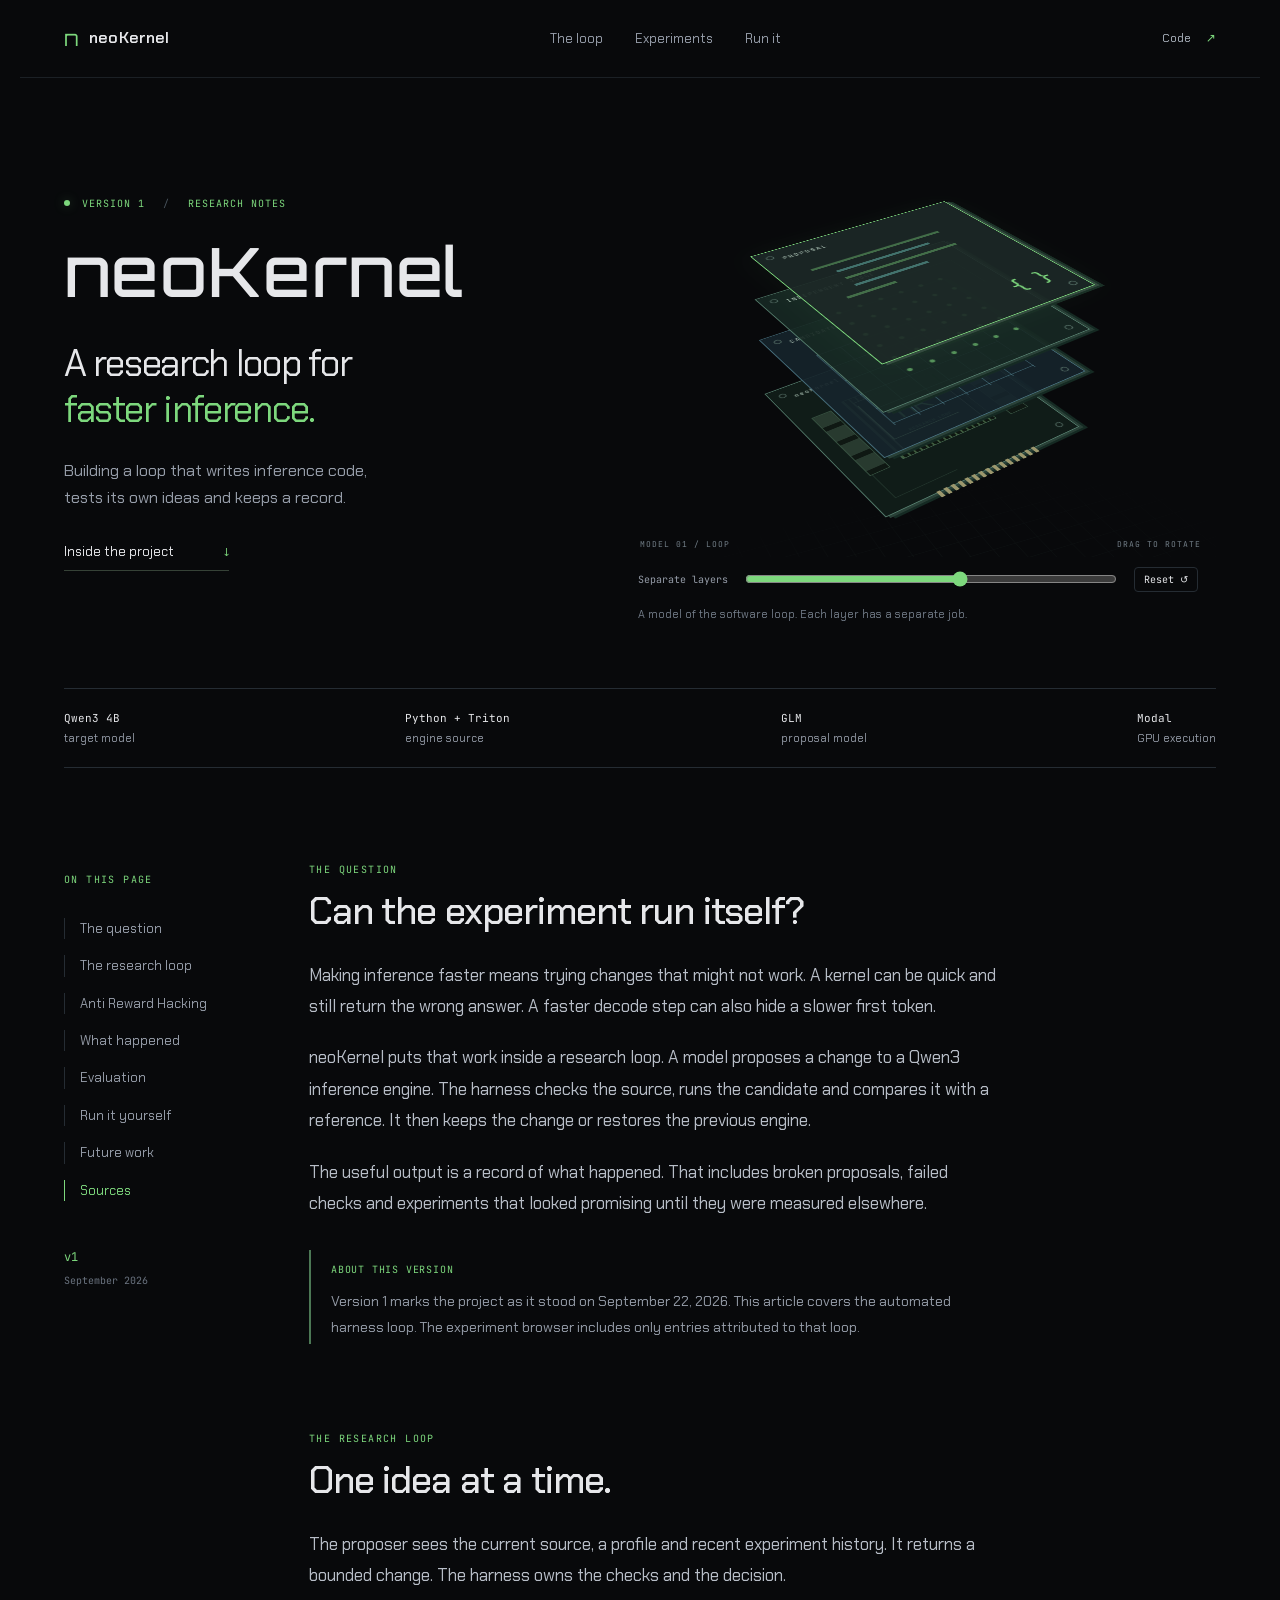
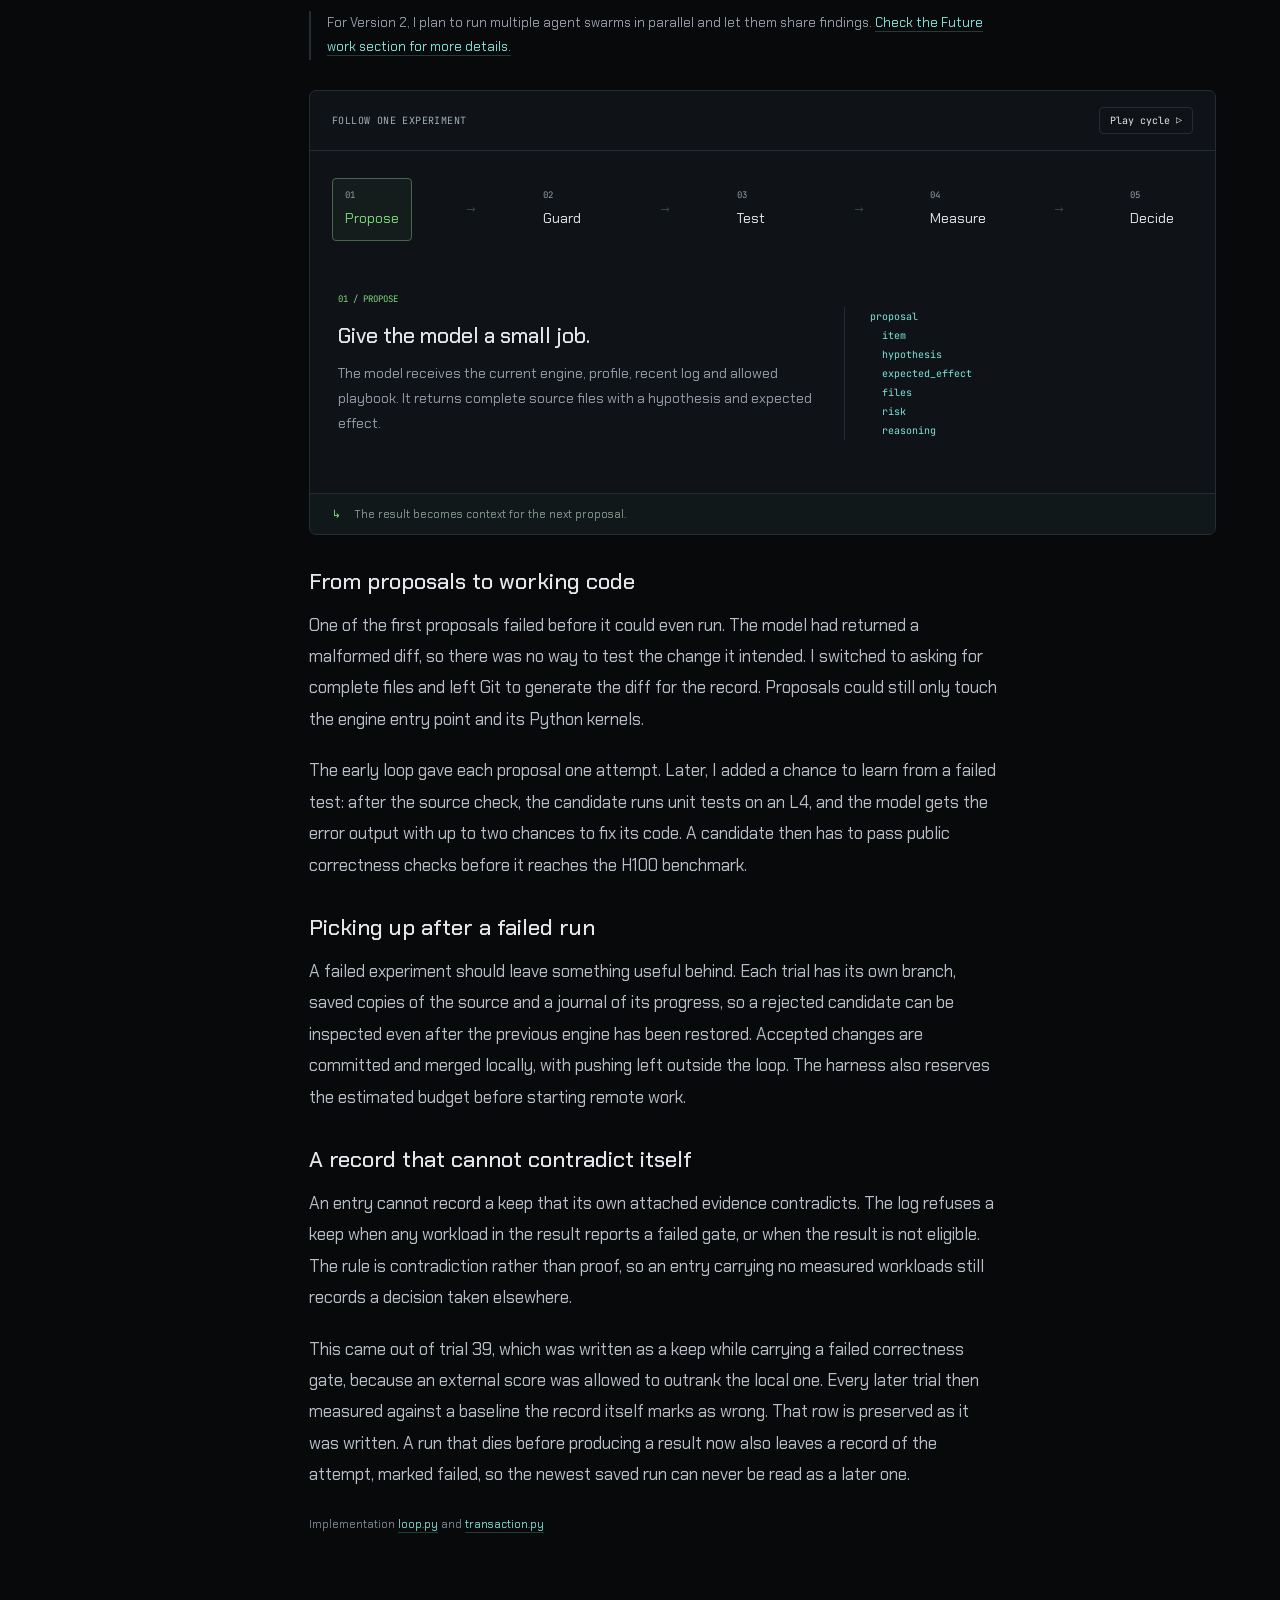
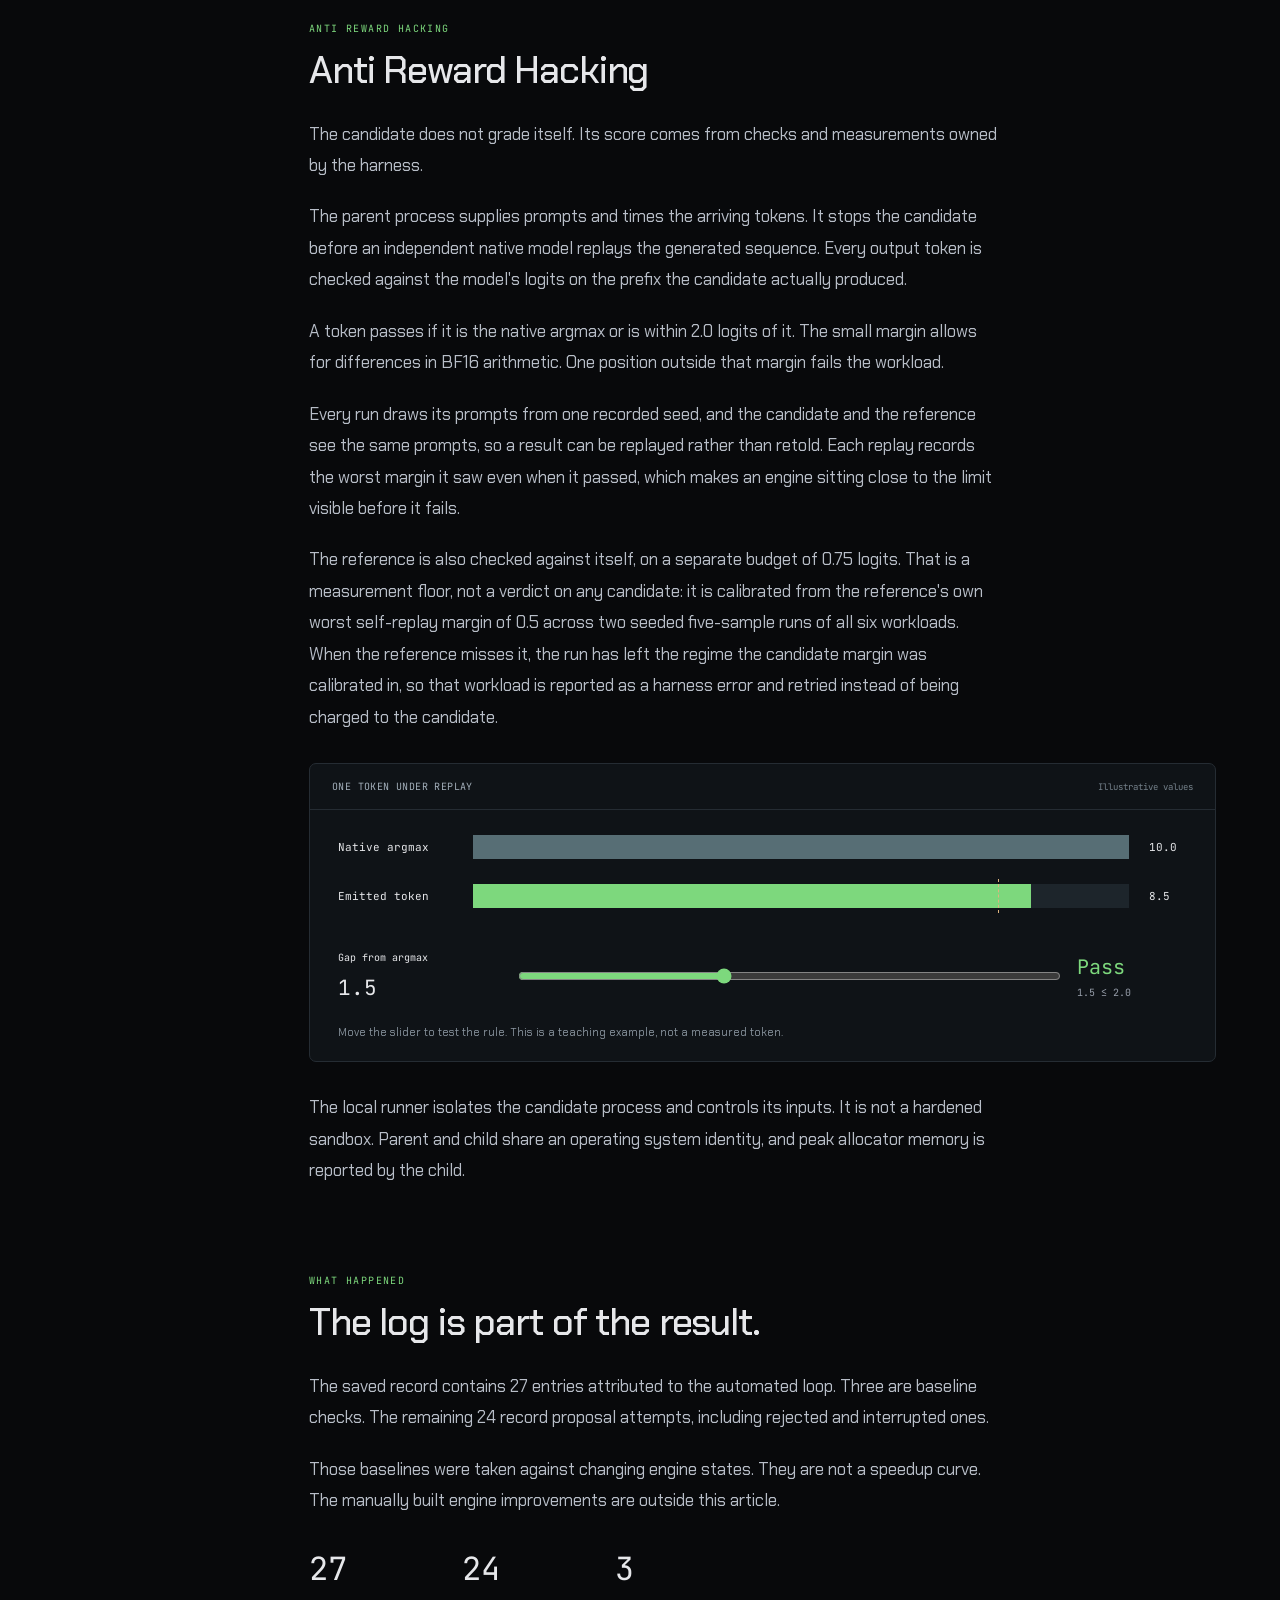
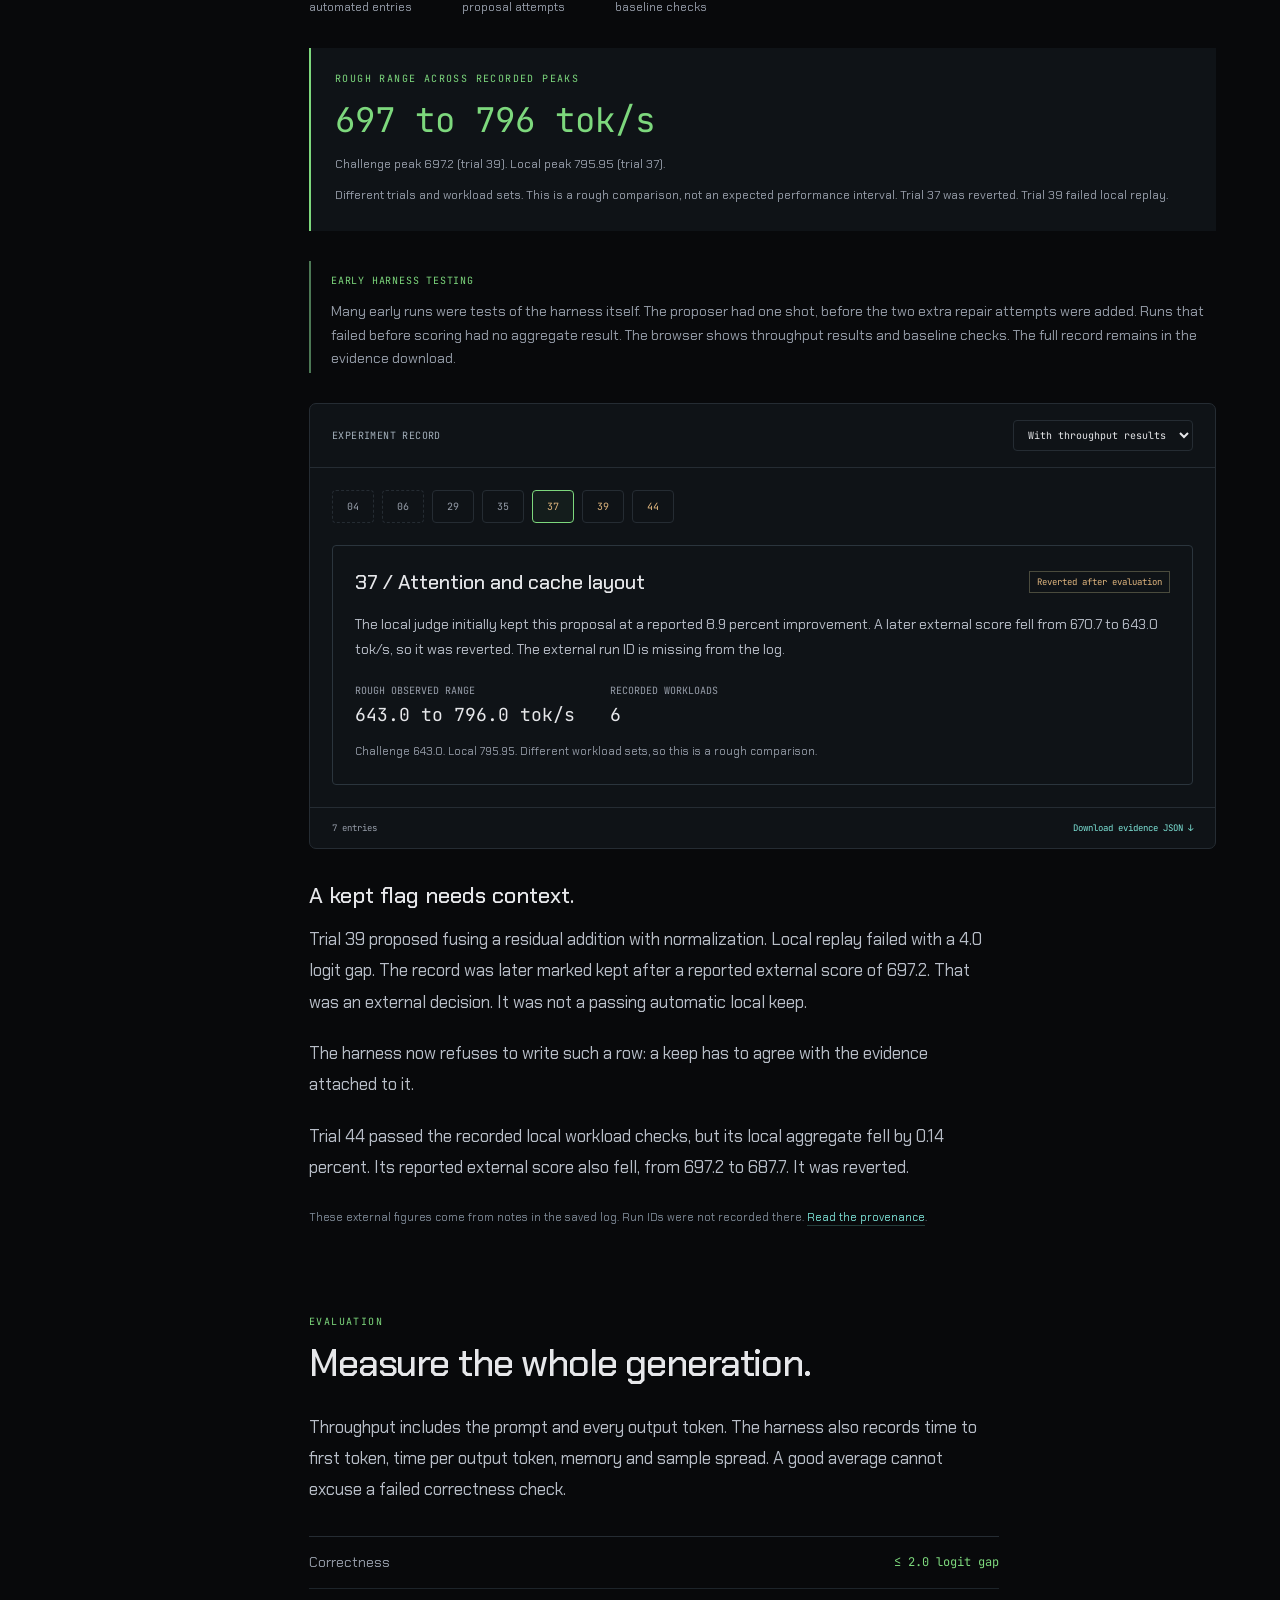
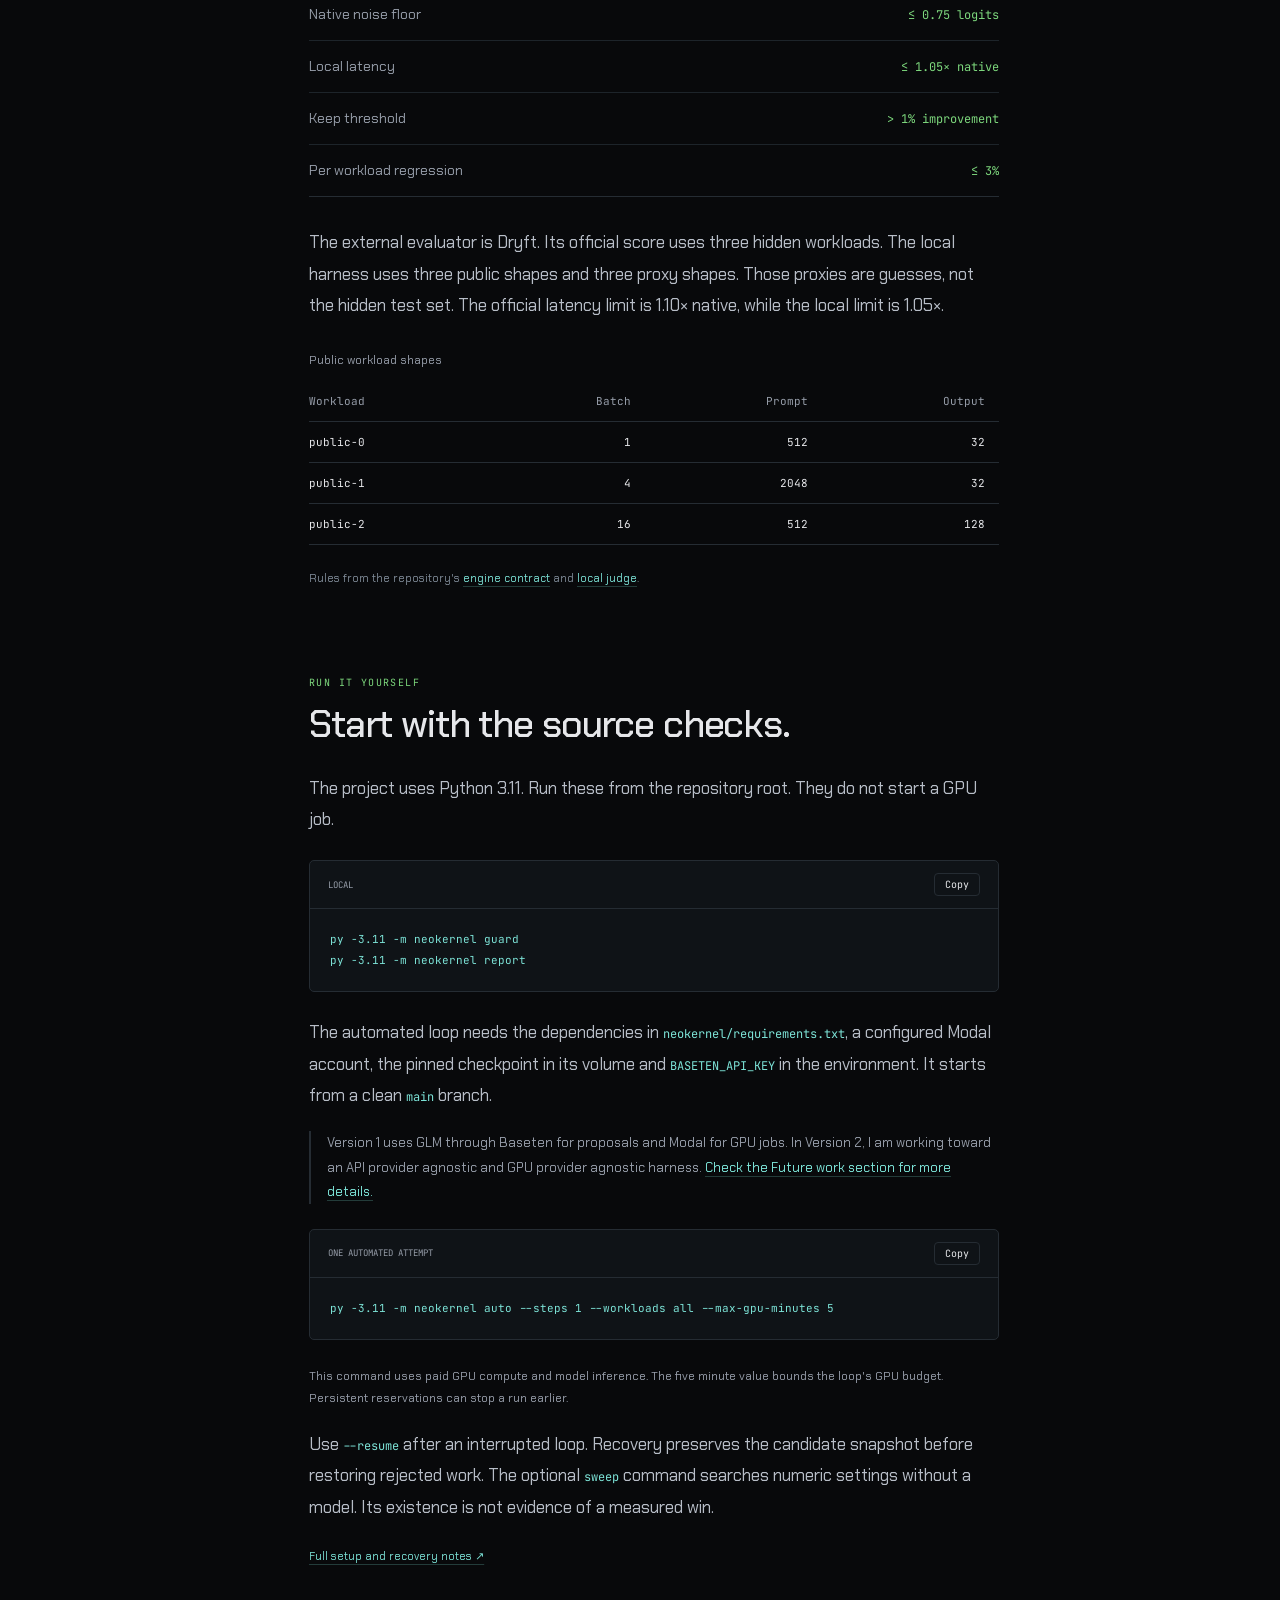
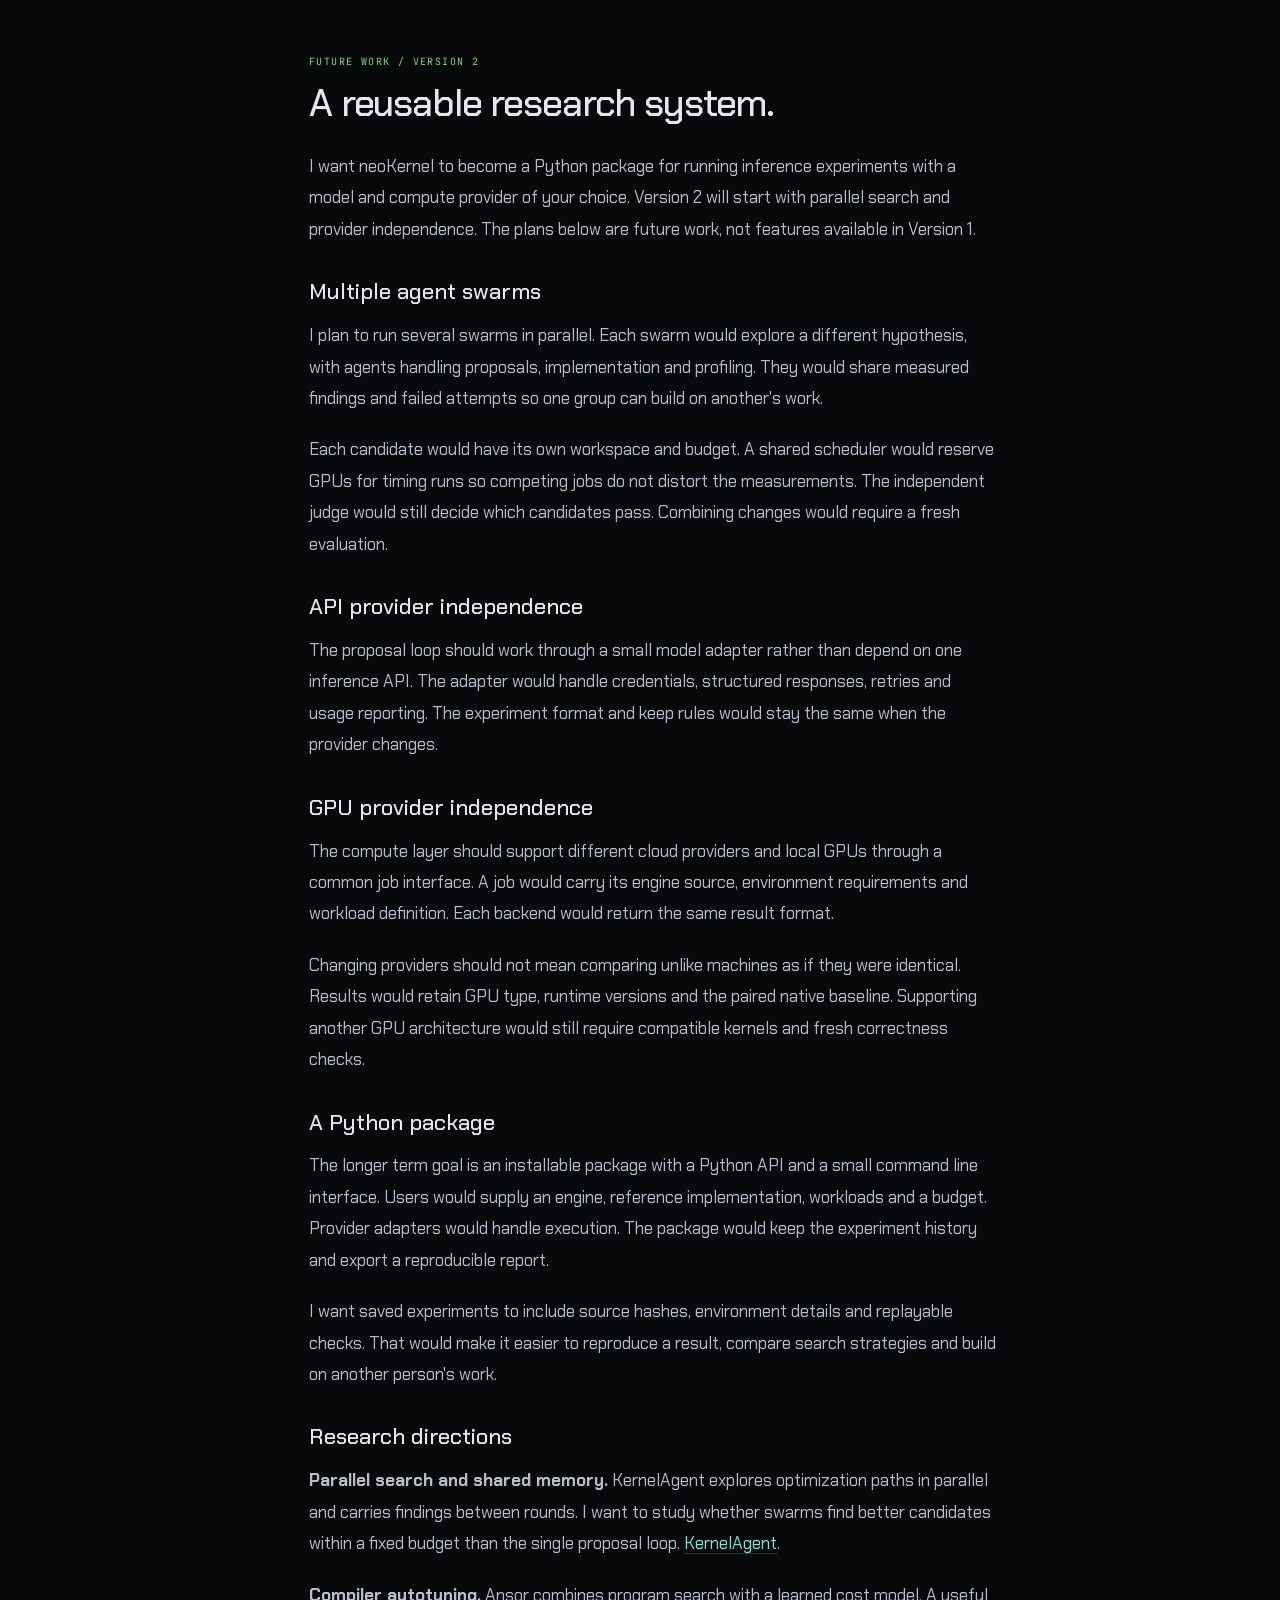
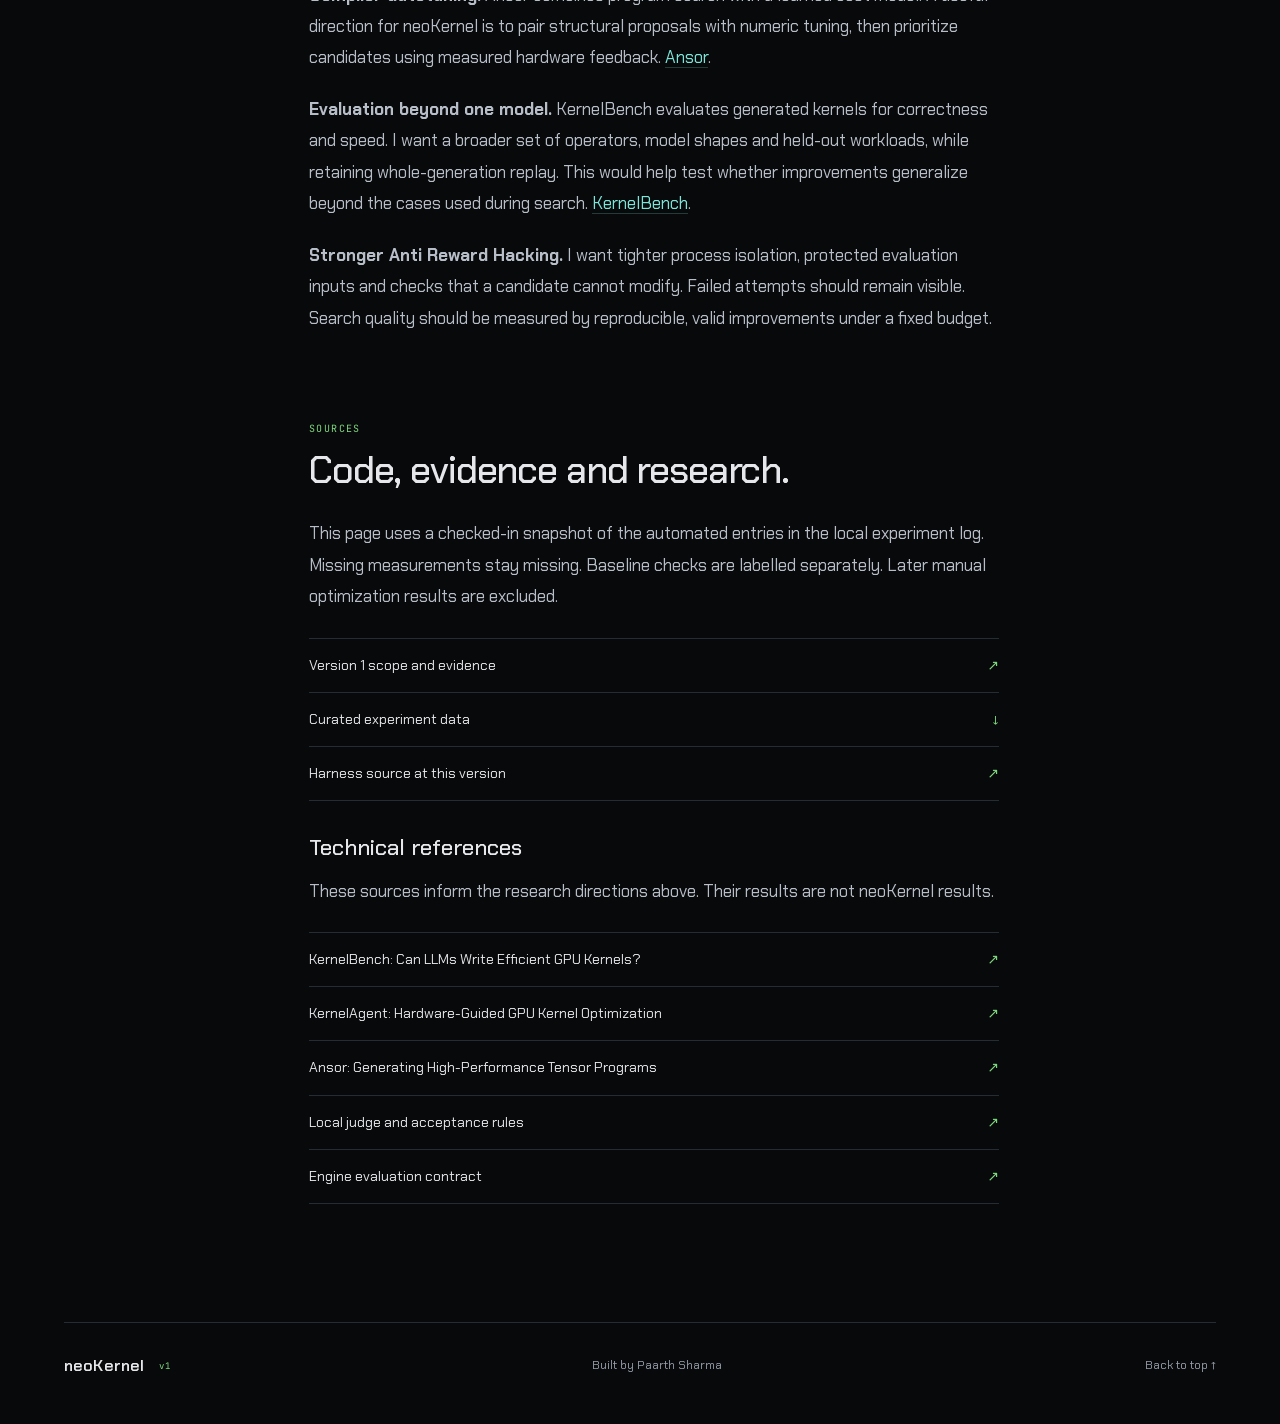
==== commit a2983cba: "docs: site carries the V1 harness detail" ====
--- a/docs/index.html
+++ b/docs/index.html
@@ -35,16 +35,16 @@
   files
   risk
   reasoning</pre></div><div class="loop-return"><span aria-hidden="true">↳</span> The result becomes context for the next proposal.</div></div>
-<div class="prose"><h3>From proposals to working code</h3><p>One of the first proposals failed before it could even run. The model had returned a malformed diff, so there was no way to test the change it intended. I switched to asking for complete files and left Git to generate the diff for the record. Proposals could still only touch the engine entry point and its Python kernels.</p><p>The early loop gave each proposal one attempt. Later, I added a chance to learn from a failed test: after the source check, the candidate runs unit tests on an L4, and the model gets the error output with up to two chances to fix its code. A candidate then has to pass public correctness checks before it reaches the H100 benchmark.</p><h3>Picking up after a failed run</h3><p>A failed experiment should leave something useful behind. Each trial has its own branch, saved copies of the source and a journal of its progress, so a rejected candidate can be inspected even after the previous engine has been restored. Accepted changes are committed and merged locally, with pushing left outside the loop. The harness also reserves the estimated budget before starting remote work.</p><p class="source-line">Implementation <a href="https://github.com/cogniera/neoKernel/blob/aa662a35a155c333b7c8965061d38574db68cfaf/neokernel/loop.py">loop.py</a> and <a href="https://github.com/cogniera/neoKernel/blob/aa662a35a155c333b7c8965061d38574db68cfaf/neokernel/transaction.py">transaction.py</a></p></div></section>
-<section id="judge"><div class="prose"><div class="eyebrow">ANTI REWARD HACKING</div><h2>Anti Reward Hacking</h2><p>The candidate does not grade itself. Its score comes from checks and measurements owned by the harness.</p><p>The parent process supplies prompts and times the arriving tokens. It stops the candidate before an independent native model replays the generated sequence. Every output token is checked against the model's logits on the prefix the candidate actually produced.</p><p>A token passes if it is the native argmax or is within 2.0 logits of it. The small margin allows for differences in BF16 arithmetic. One position outside that margin fails the workload.</p></div>
+<div class="prose"><h3>From proposals to working code</h3><p>One of the first proposals failed before it could even run. The model had returned a malformed diff, so there was no way to test the change it intended. I switched to asking for complete files and left Git to generate the diff for the record. Proposals could still only touch the engine entry point and its Python kernels.</p><p>The early loop gave each proposal one attempt. Later, I added a chance to learn from a failed test: after the source check, the candidate runs unit tests on an L4, and the model gets the error output with up to two chances to fix its code. A candidate then has to pass public correctness checks before it reaches the H100 benchmark.</p><h3>Picking up after a failed run</h3><p>A failed experiment should leave something useful behind. Each trial has its own branch, saved copies of the source and a journal of its progress, so a rejected candidate can be inspected even after the previous engine has been restored. Accepted changes are committed and merged locally, with pushing left outside the loop. The harness also reserves the estimated budget before starting remote work.</p><h3>A record that cannot contradict itself</h3><p>An entry cannot record a keep that its own attached evidence contradicts. The log refuses a keep when any workload in the result reports a failed gate, or when the result is not eligible. The rule is contradiction rather than proof, so an entry carrying no measured workloads still records a decision taken elsewhere.</p><p>This came out of trial 39, which was written as a keep while carrying a failed correctness gate, because an external score was allowed to outrank the local one. Every later trial then measured against a baseline the record itself marks as wrong. That row is preserved as it was written. A run that dies before producing a result now also leaves a record of the attempt, marked failed, so the newest saved run can never be read as a later one.</p><p class="source-line">Implementation <a href="https://github.com/cogniera/neoKernel/blob/aa662a35a155c333b7c8965061d38574db68cfaf/neokernel/loop.py">loop.py</a> and <a href="https://github.com/cogniera/neoKernel/blob/aa662a35a155c333b7c8965061d38574db68cfaf/neokernel/transaction.py">transaction.py</a></p></div></section>
+<section id="judge"><div class="prose"><div class="eyebrow">ANTI REWARD HACKING</div><h2>Anti Reward Hacking</h2><p>The candidate does not grade itself. Its score comes from checks and measurements owned by the harness.</p><p>The parent process supplies prompts and times the arriving tokens. It stops the candidate before an independent native model replays the generated sequence. Every output token is checked against the model's logits on the prefix the candidate actually produced.</p><p>A token passes if it is the native argmax or is within 2.0 logits of it. The small margin allows for differences in BF16 arithmetic. One position outside that margin fails the workload.</p><p>Every run draws its prompts from one recorded seed, and the candidate and the reference see the same prompts, so a result can be replayed rather than retold. Each replay records the worst margin it saw even when it passed, which makes an engine sitting close to the limit visible before it fails.</p><p>The reference is also checked against itself, on a separate budget of 0.75 logits. That is a measurement floor, not a verdict on any candidate: it is calibrated from the reference's own worst self-replay margin of 0.5 across two seeded five-sample runs of all six workloads. When the reference misses it, the run has left the regime the candidate margin was calibrated in, so that workload is reported as a harness error and retried instead of being charged to the candidate.</p></div>
 <div class="judge-lab interactive"><div class="lab-header"><span>ONE TOKEN UNDER REPLAY</span><span class="muted">Illustrative values</span></div><div class="logit-row"><span>Native argmax</span><div class="logit-track"><div class="logit-fill native"></div></div><output>10.0</output></div><div class="logit-row"><span>Emitted token</span><div class="logit-track"><div class="logit-fill candidate" id="candidate-bar"></div><span class="threshold" title="2.0 logit margin"></span></div><output id="candidate-logit">8.5</output></div><div class="judge-controls"><label for="logit-gap">Gap from argmax <output id="gap-value">1.5</output></label><input type="range" id="logit-gap" min="0" max="4" step="0.1" value="1.5"><div id="verdict" class="verdict" role="status">Pass <span>1.5 ≤ 2.0</span></div></div><p class="lab-caption">Move the slider to test the rule. This is a teaching example, not a measured token.</p></div>
 <div class="prose"><p>The local runner isolates the candidate process and controls its inputs. It is not a hardened sandbox. Parent and child share an operating system identity, and peak allocator memory is reported by the child.</p></div></section>
 <section id="evidence"><div class="prose"><div class="eyebrow">WHAT HAPPENED</div><h2>The log is part of the result.</h2><p>The saved record contains 27 entries attributed to the automated loop. Three are baseline checks. The remaining 24 record proposal attempts, including rejected and interrupted ones.</p><p>Those baselines were taken against changing engine states. They are not a speedup curve. The manually built engine improvements are outside this article.</p></div><div class="evidence-summary"><div><strong>27</strong><span>automated entries</span></div><div><strong>24</strong><span>proposal attempts</span></div><div><strong>3</strong><span>baseline checks</span></div></div>
 <div class="peak-summary"><div class="eyebrow">ROUGH RANGE ACROSS RECORDED PEAKS</div><strong id="peak-range">697 to 796 tok/s</strong><p id="peak-sources">Challenge peak 697.2 (trial 39). Local peak 795.95 (trial 37).</p><p>Different trials and workload sets. This is a rough comparison, not an expected performance interval. Trial 37 was reverted. Trial 39 failed local replay.</p></div>
 <div class="scope-note"><span>Early harness testing</span><p>Many early runs were tests of the harness itself. The proposer had one shot, before the two extra repair attempts were added. Runs that failed before scoring had no aggregate result. The browser shows throughput results and baseline checks. The full record remains in the evidence download.</p></div>
 <div class="experiment-lab interactive"><div class="lab-header"><label for="trial-filter">EXPERIMENT RECORD</label><select id="trial-filter"><option value="measured">With throughput results</option><option value="baseline">Baseline checks</option></select></div><div id="trial-list" class="trial-list" role="group" aria-label="Select an experiment"></div><div class="trial-detail" id="trial-detail" aria-live="polite"></div><div class="record-footer"><span id="record-count">7 entries</span><a href="v1-evidence.json">Download evidence JSON ↓</a></div></div><noscript><p>The interactive log needs JavaScript. <a href="v1.html">Read the Version 1 notes</a> or <a href="v1-evidence.json">download the evidence</a>.</p></noscript>
-<div class="prose"><h3>A kept flag needs context.</h3><p>Trial 39 proposed fusing a residual addition with normalization. Local replay failed with a 4.0 logit gap. The record was later marked kept after a reported external score of 697.2. That was an external decision. It was not a passing automatic local keep.</p><p>Trial 44 passed the recorded local workload checks, but its local aggregate fell by 0.14 percent. Its reported external score also fell, from 697.2 to 687.7. It was reverted.</p><p class="source-line">These external figures come from notes in the saved log. Run IDs were not recorded there. <a href="v1.html#evidence">Read the provenance</a>.</p></div></section>
-<section id="evaluation" class="prose"><div class="eyebrow">EVALUATION</div><h2>Measure the whole generation.</h2><p>Throughput includes the prompt and every output token. The harness also records time to first token, time per output token, memory and sample spread. A good average cannot excuse a failed correctness check.</p><div class="rules"><div><span>Correctness</span><strong>≤ 2.0 logit gap</strong></div><div><span>Local latency</span><strong>≤ 1.05× native</strong></div><div><span>Keep threshold</span><strong>&gt; 1% improvement</strong></div><div><span>Per workload regression</span><strong>≤ 3%</strong></div></div><p>The external evaluator is Dryft. Its official score uses three hidden workloads. The local harness uses three public shapes and three proxy shapes. Those proxies are guesses, not the hidden test set. The official latency limit is 1.10× native, while the local limit is 1.05×.</p><div class="table-wrap"><table><caption>Public workload shapes</caption><thead><tr><th>Workload</th><th>Batch</th><th>Prompt</th><th>Output</th></tr></thead><tbody><tr><td>public-0</td><td>1</td><td>512</td><td>32</td></tr><tr><td>public-1</td><td>4</td><td>2048</td><td>32</td></tr><tr><td>public-2</td><td>16</td><td>512</td><td>128</td></tr></tbody></table></div><p class="source-line">Rules from the repository's <a href="https://github.com/cogniera/neoKernel/blob/aa662a35a155c333b7c8965061d38574db68cfaf/QWEN_ENGINE_CONTRACT.md">engine contract</a> and <a href="https://github.com/cogniera/neoKernel/blob/aa662a35a155c333b7c8965061d38574db68cfaf/neokernel/judge.py">local judge</a>.</p></section>
+<div class="prose"><h3>A kept flag needs context.</h3><p>Trial 39 proposed fusing a residual addition with normalization. Local replay failed with a 4.0 logit gap. The record was later marked kept after a reported external score of 697.2. That was an external decision. It was not a passing automatic local keep.</p><p>The harness now refuses to write such a row: a keep has to agree with the evidence attached to it.</p><p>Trial 44 passed the recorded local workload checks, but its local aggregate fell by 0.14 percent. Its reported external score also fell, from 697.2 to 687.7. It was reverted.</p><p class="source-line">These external figures come from notes in the saved log. Run IDs were not recorded there. <a href="v1.html#evidence">Read the provenance</a>.</p></div></section>
+<section id="evaluation" class="prose"><div class="eyebrow">EVALUATION</div><h2>Measure the whole generation.</h2><p>Throughput includes the prompt and every output token. The harness also records time to first token, time per output token, memory and sample spread. A good average cannot excuse a failed correctness check.</p><div class="rules"><div><span>Correctness</span><strong>≤ 2.0 logit gap</strong></div><div><span>Native noise floor</span><strong>≤ 0.75 logits</strong></div><div><span>Local latency</span><strong>≤ 1.05× native</strong></div><div><span>Keep threshold</span><strong>&gt; 1% improvement</strong></div><div><span>Per workload regression</span><strong>≤ 3%</strong></div></div><p>The external evaluator is Dryft. Its official score uses three hidden workloads. The local harness uses three public shapes and three proxy shapes. Those proxies are guesses, not the hidden test set. The official latency limit is 1.10× native, while the local limit is 1.05×.</p><div class="table-wrap"><table><caption>Public workload shapes</caption><thead><tr><th>Workload</th><th>Batch</th><th>Prompt</th><th>Output</th></tr></thead><tbody><tr><td>public-0</td><td>1</td><td>512</td><td>32</td></tr><tr><td>public-1</td><td>4</td><td>2048</td><td>32</td></tr><tr><td>public-2</td><td>16</td><td>512</td><td>128</td></tr></tbody></table></div><p class="source-line">Rules from the repository's <a href="https://github.com/cogniera/neoKernel/blob/aa662a35a155c333b7c8965061d38574db68cfaf/QWEN_ENGINE_CONTRACT.md">engine contract</a> and <a href="https://github.com/cogniera/neoKernel/blob/aa662a35a155c333b7c8965061d38574db68cfaf/neokernel/judge.py">local judge</a>.</p></section>
 <section id="run" class="prose"><div class="eyebrow">RUN IT YOURSELF</div><h2>Start with the source checks.</h2><p>The project uses Python 3.11. Run these from the repository root. They do not start a GPU job.</p><div class="code-block"><div class="code-header"><span>LOCAL</span><button class="copy-button" data-copy="offline" type="button">Copy</button></div><pre id="offline">py -3.11 -m neokernel guard
 py -3.11 -m neokernel report</pre></div><p>The automated loop needs the dependencies in <code>neokernel/requirements.txt</code>, a configured Modal account, the pinned checkpoint in its volume and <code>BASETEN_API_KEY</code> in the environment. It starts from a clean <code>main</code> branch.</p><p class="roadmap-link">Version 1 uses GLM through Baseten for proposals and Modal for GPU jobs. In Version 2, I am working toward an API provider agnostic and GPU provider agnostic harness. <a href="#future">Check the Future work section for more details.</a></p><div class="code-block"><div class="code-header"><span>ONE AUTOMATED ATTEMPT</span><button class="copy-button" data-copy="auto-command" type="button">Copy</button></div><pre id="auto-command">py -3.11 -m neokernel auto --steps 1 --workloads all --max-gpu-minutes 5</pre></div><p class="small-note">This command uses paid GPU compute and model inference. The five minute value bounds the loop's GPU budget. Persistent reservations can stop a run earlier.</p><p>Use <code>--resume</code> after an interrupted loop. Recovery preserves the candidate snapshot before restoring rejected work. The optional <code>sweep</code> command searches numeric settings without a model. Its existence is not evidence of a measured win.</p><p class="source-line"><a href="https://github.com/cogniera/neoKernel/blob/aa662a35a155c333b7c8965061d38574db68cfaf/neokernel/README.md">Full setup and recovery notes ↗</a></p></section>
 <section id="future" class="prose">
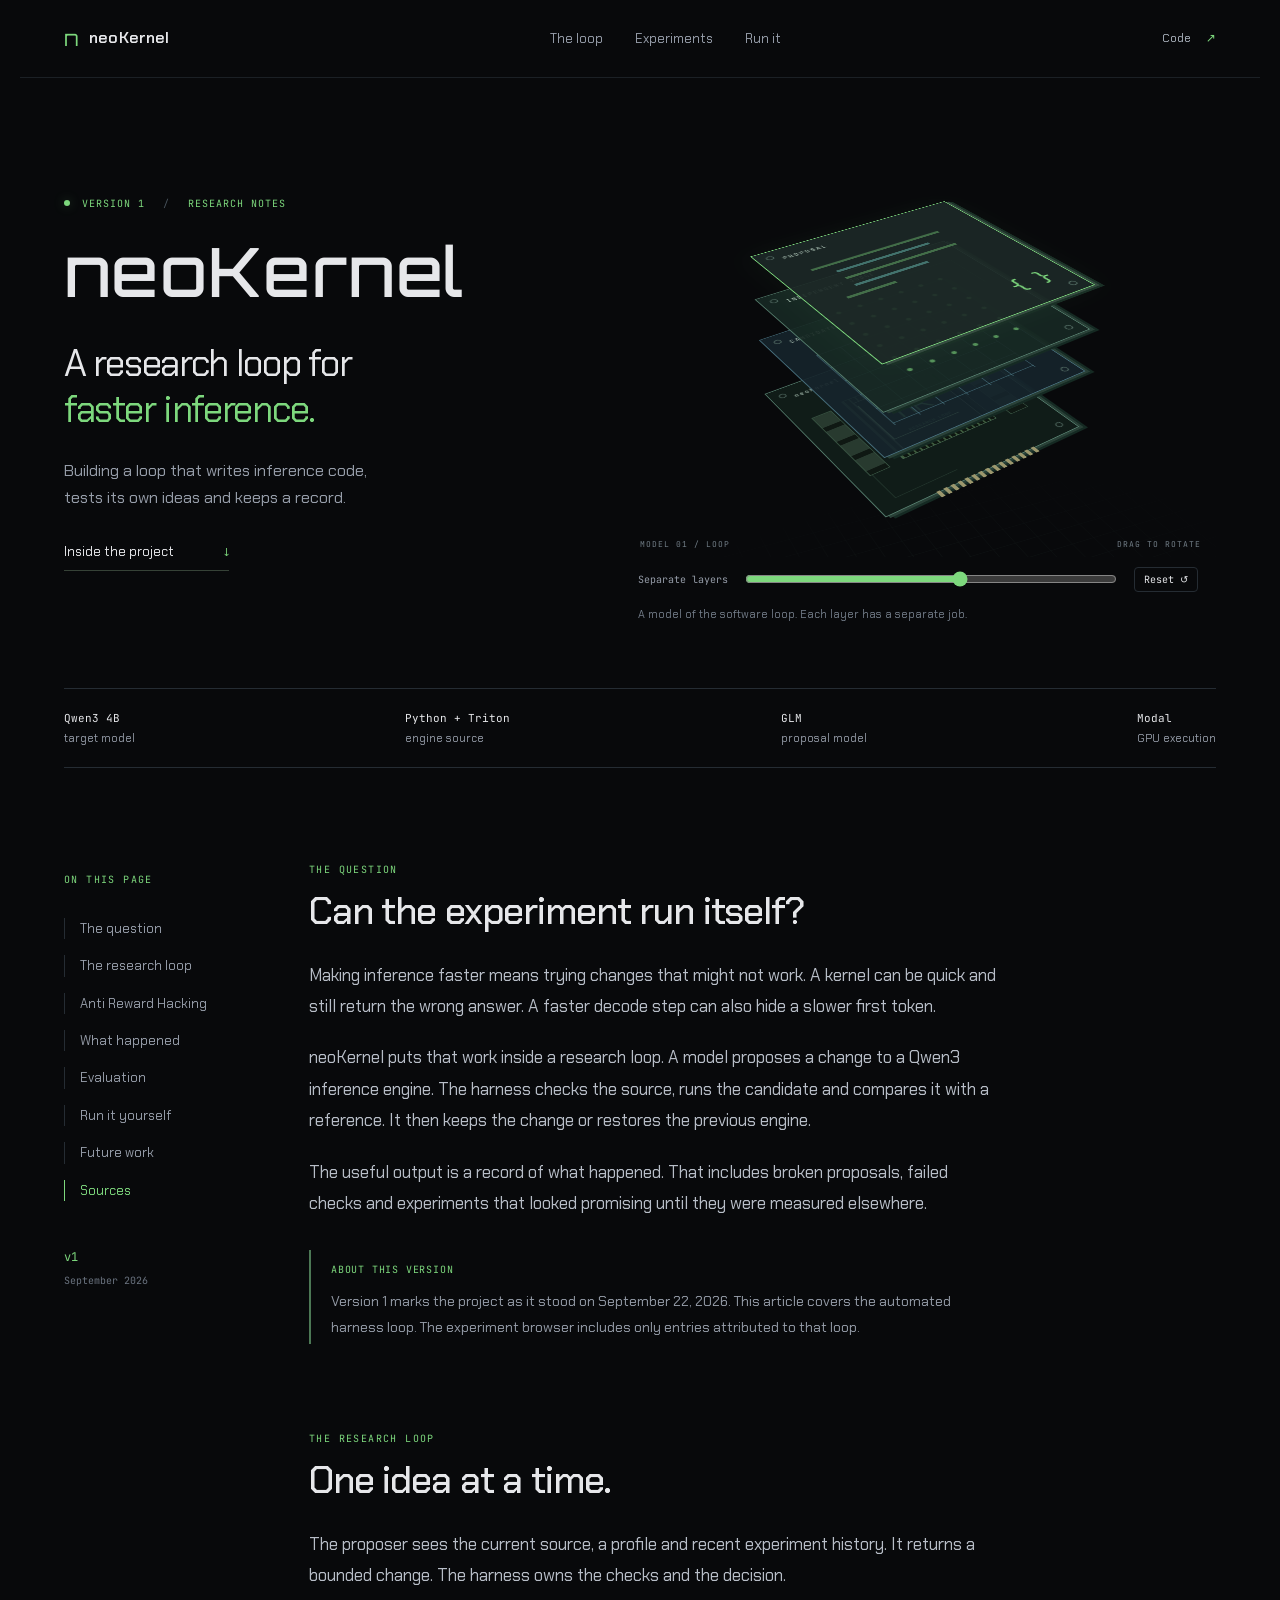
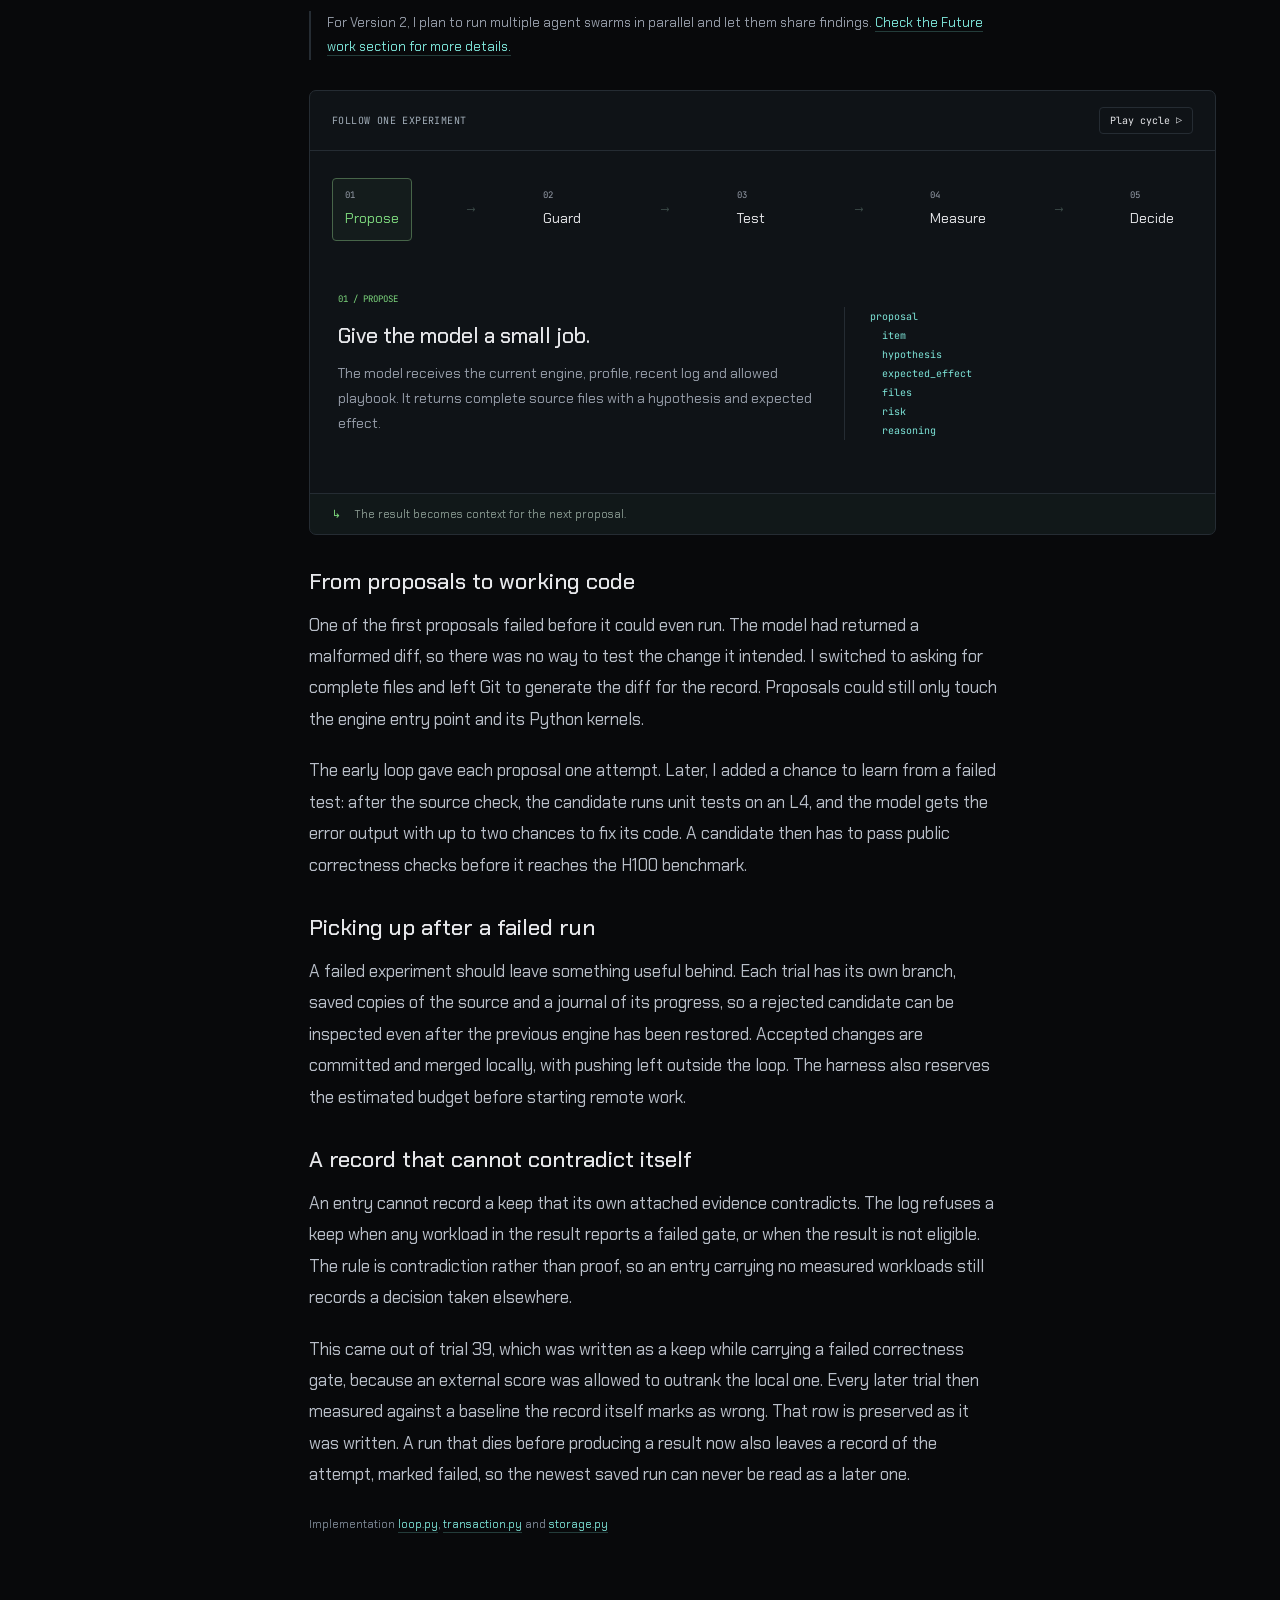
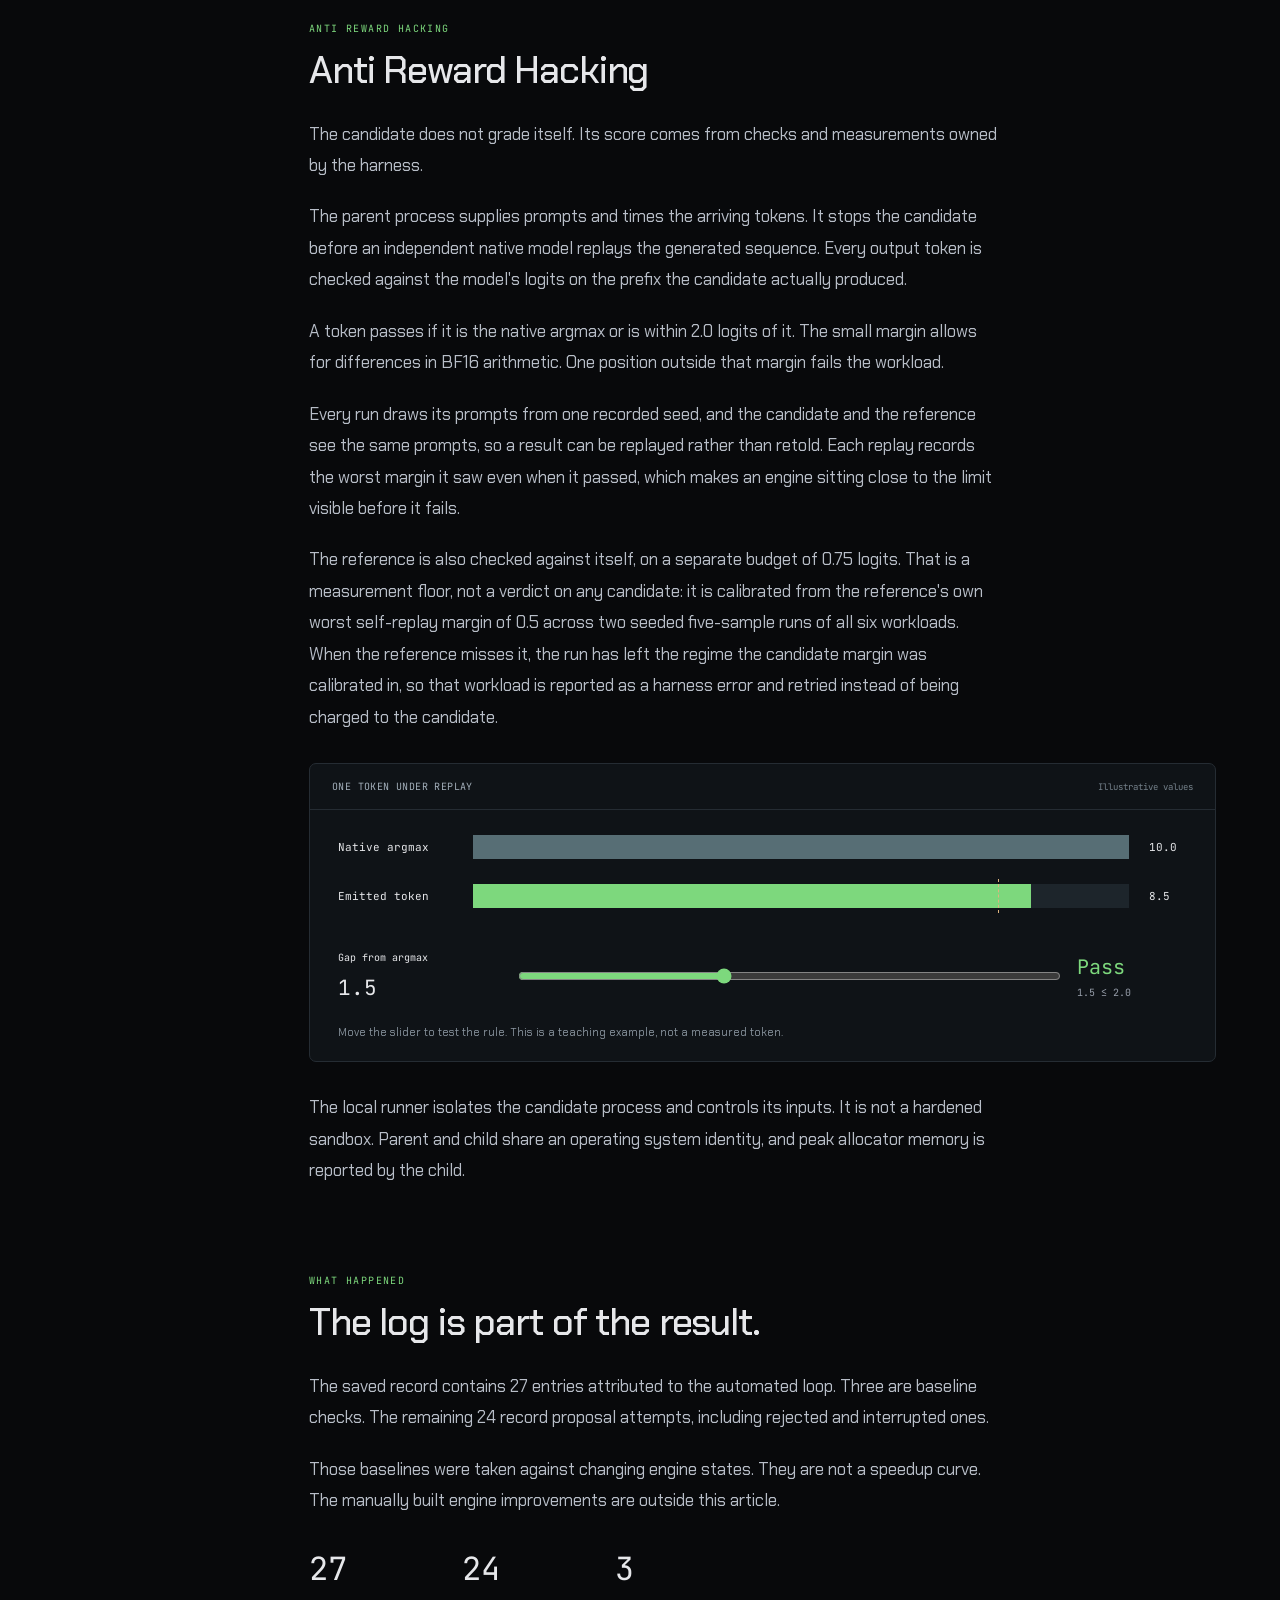
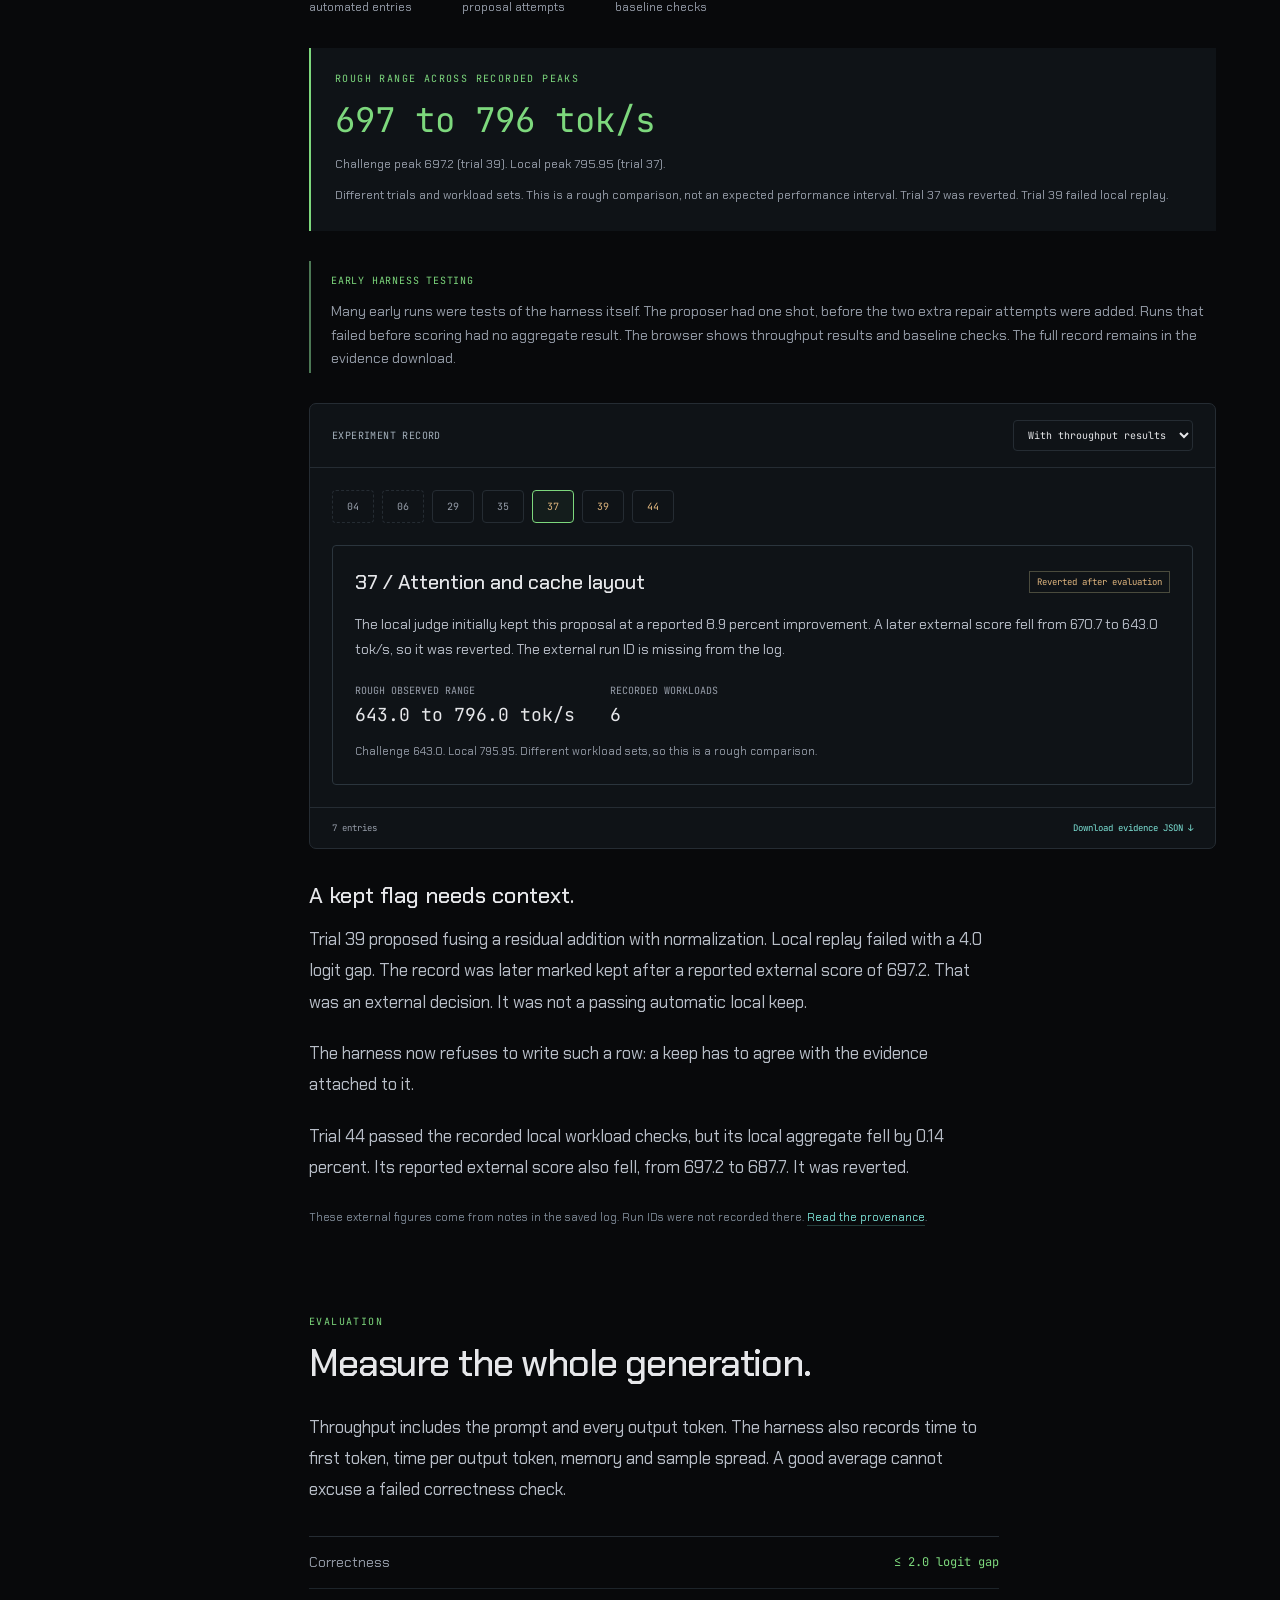
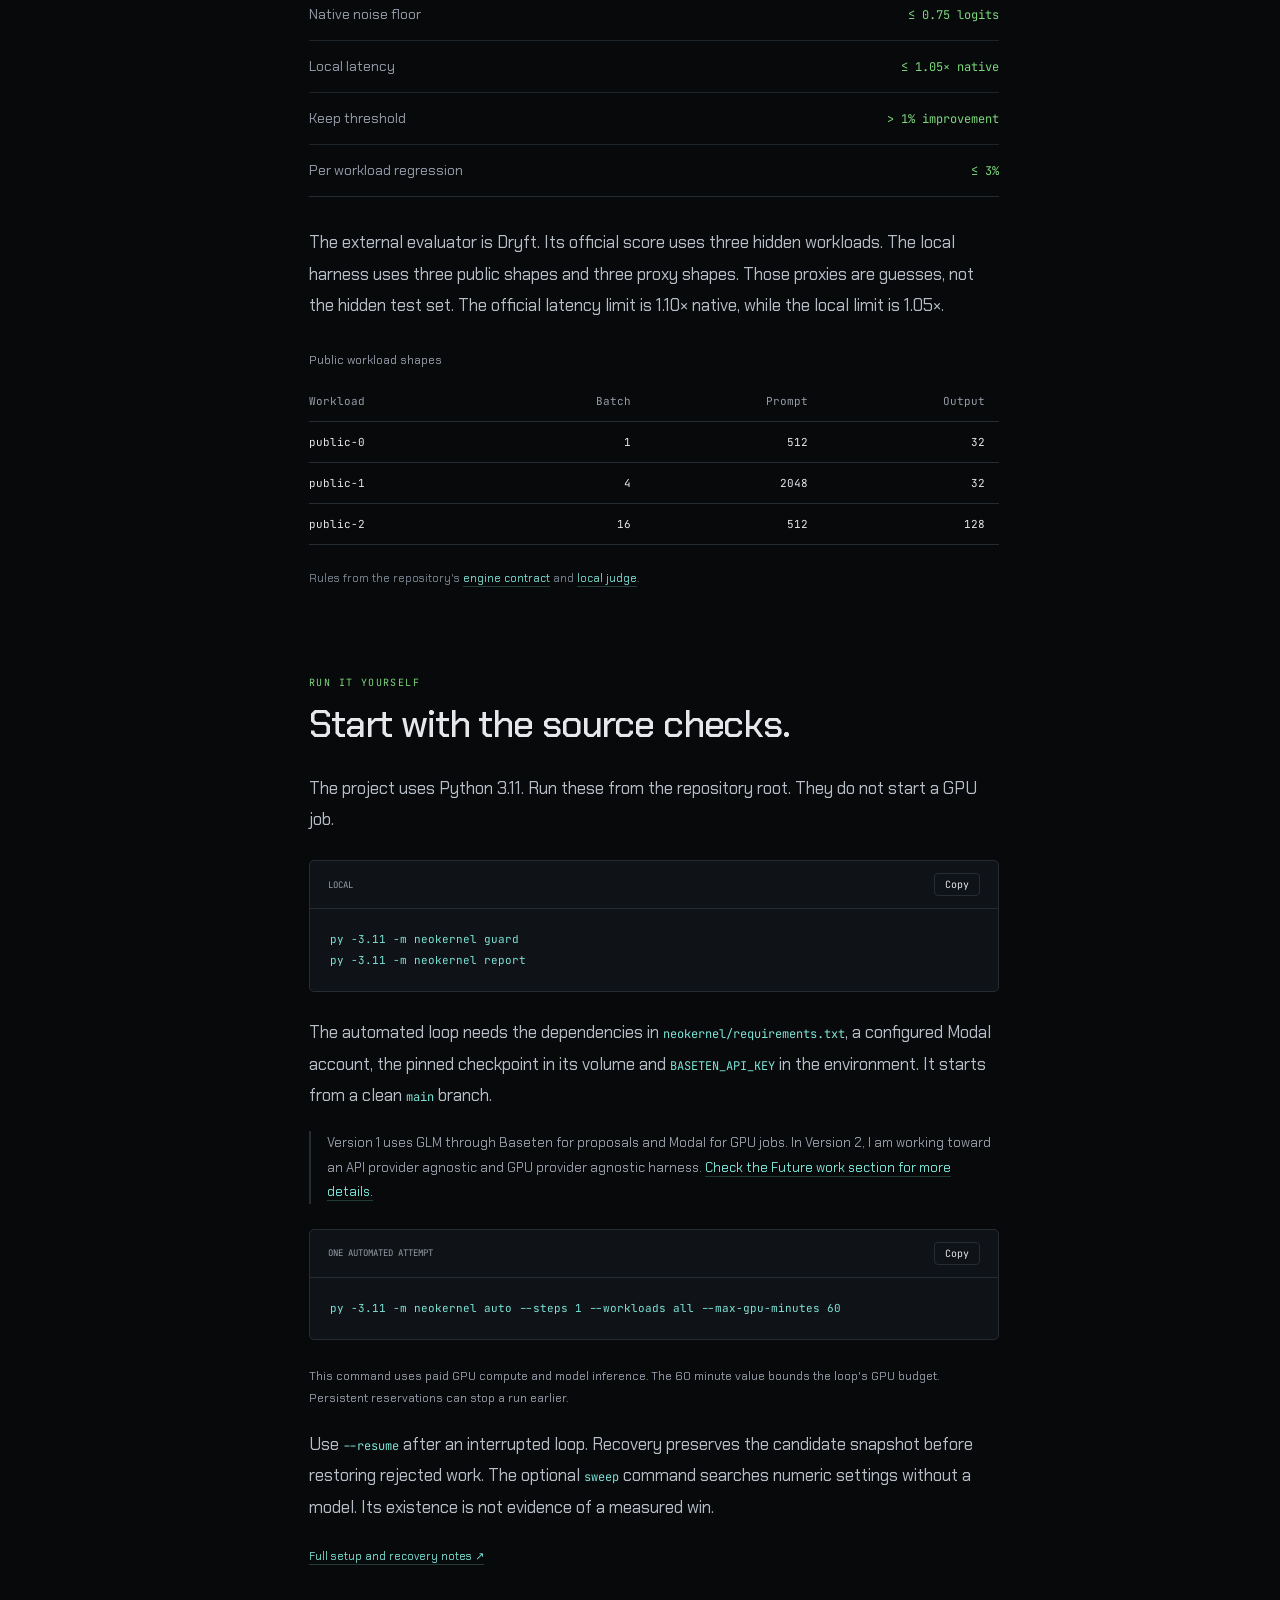
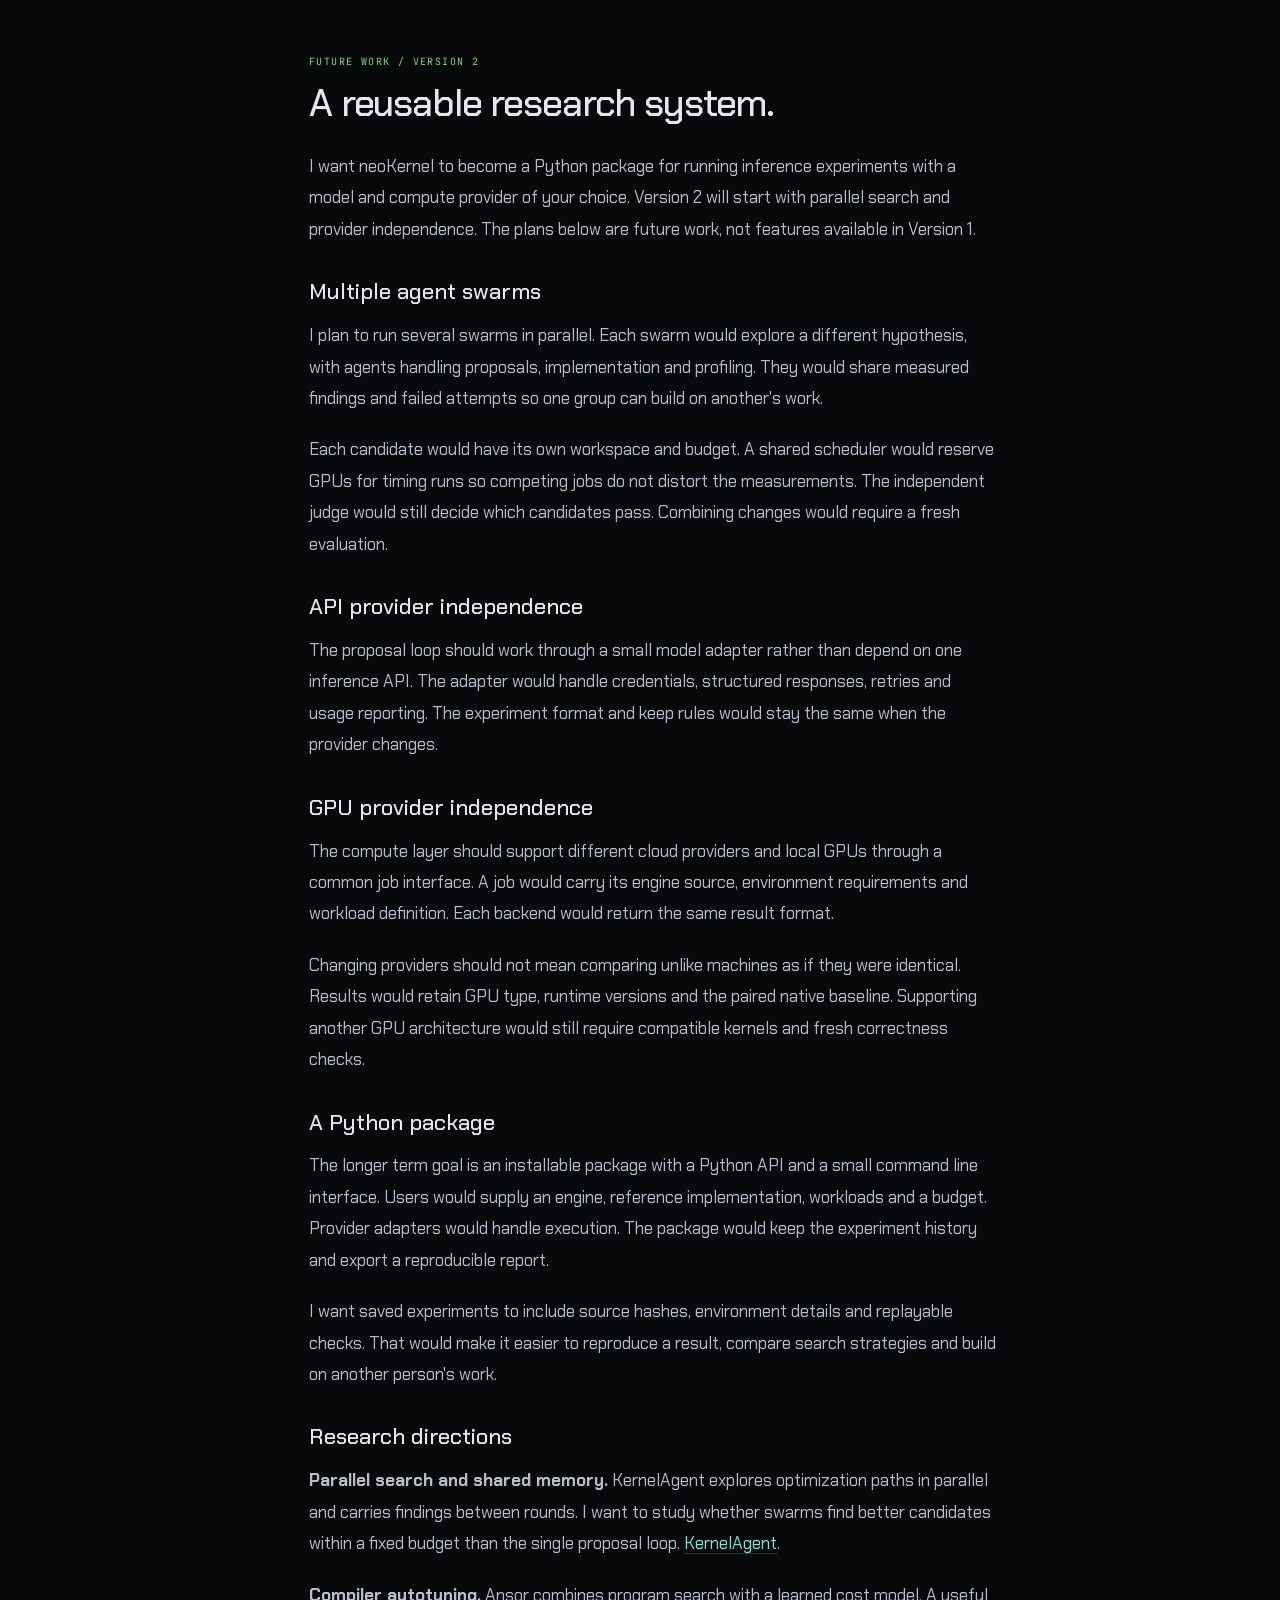
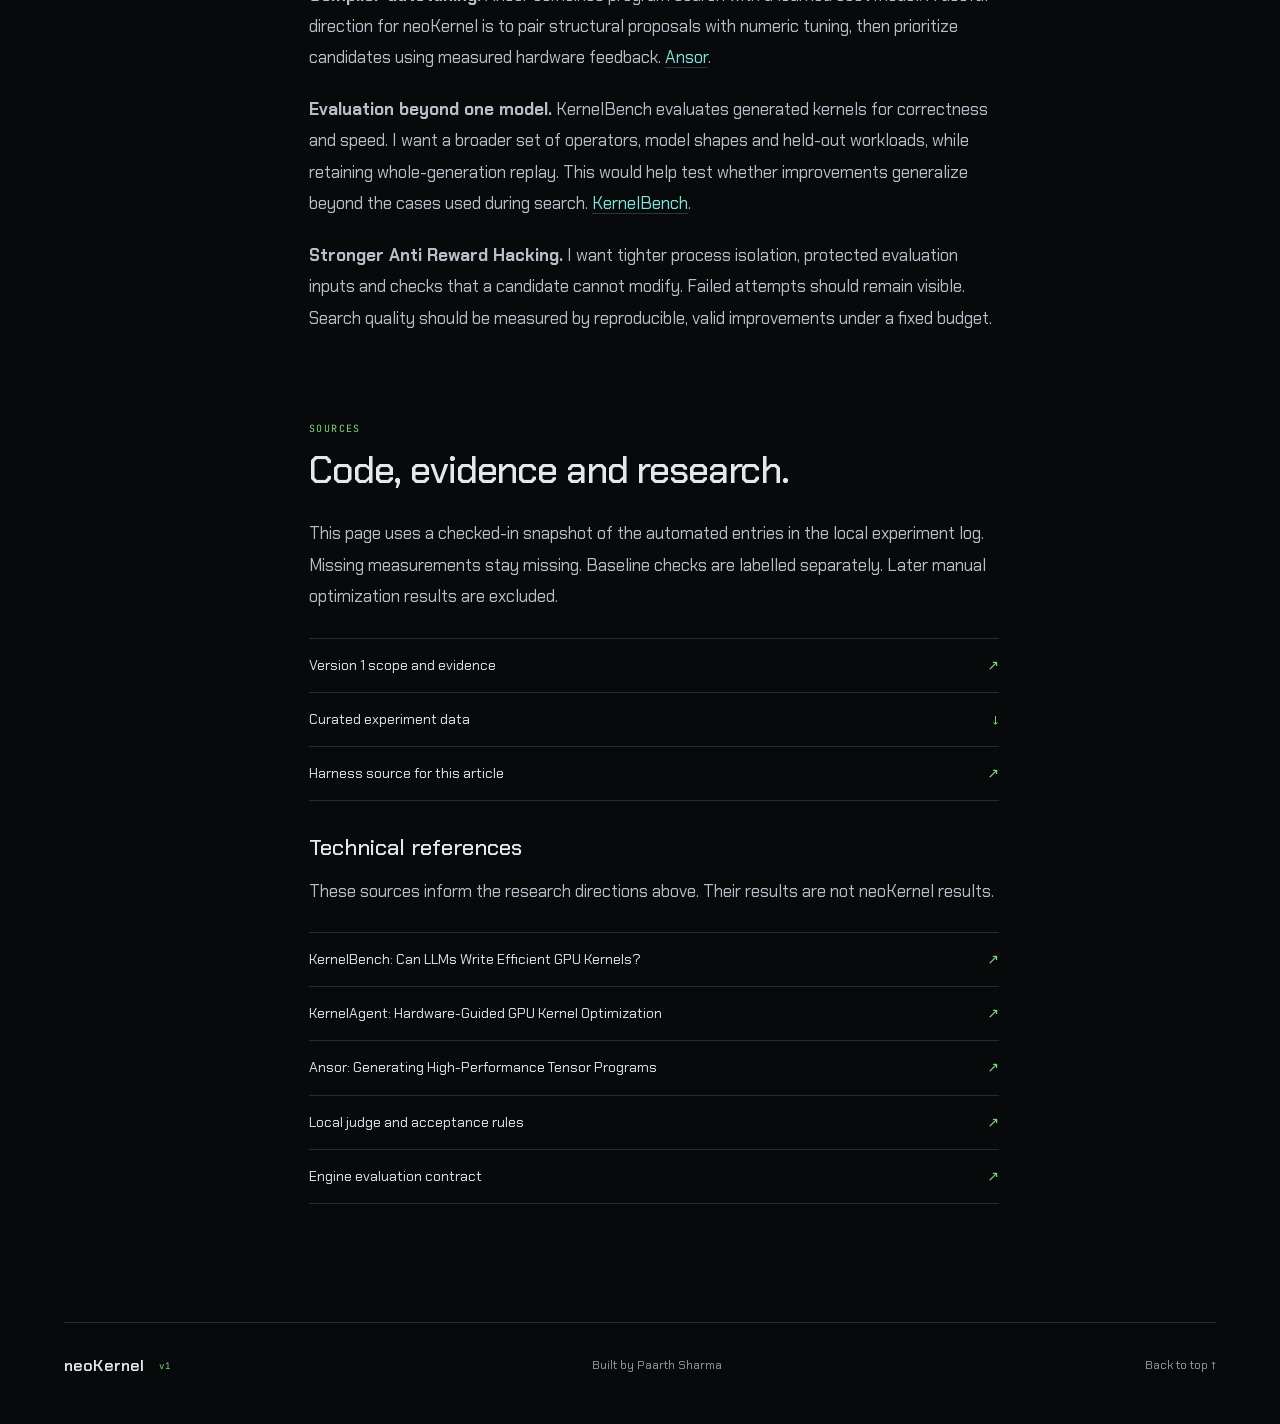
==== commit 03085ca8: "docs: align run guide and source links" ====
--- a/docs/index.html
+++ b/docs/index.html
@@ -35,7 +35,7 @@
   files
   risk
   reasoning</pre></div><div class="loop-return"><span aria-hidden="true">↳</span> The result becomes context for the next proposal.</div></div>
-<div class="prose"><h3>From proposals to working code</h3><p>One of the first proposals failed before it could even run. The model had returned a malformed diff, so there was no way to test the change it intended. I switched to asking for complete files and left Git to generate the diff for the record. Proposals could still only touch the engine entry point and its Python kernels.</p><p>The early loop gave each proposal one attempt. Later, I added a chance to learn from a failed test: after the source check, the candidate runs unit tests on an L4, and the model gets the error output with up to two chances to fix its code. A candidate then has to pass public correctness checks before it reaches the H100 benchmark.</p><h3>Picking up after a failed run</h3><p>A failed experiment should leave something useful behind. Each trial has its own branch, saved copies of the source and a journal of its progress, so a rejected candidate can be inspected even after the previous engine has been restored. Accepted changes are committed and merged locally, with pushing left outside the loop. The harness also reserves the estimated budget before starting remote work.</p><h3>A record that cannot contradict itself</h3><p>An entry cannot record a keep that its own attached evidence contradicts. The log refuses a keep when any workload in the result reports a failed gate, or when the result is not eligible. The rule is contradiction rather than proof, so an entry carrying no measured workloads still records a decision taken elsewhere.</p><p>This came out of trial 39, which was written as a keep while carrying a failed correctness gate, because an external score was allowed to outrank the local one. Every later trial then measured against a baseline the record itself marks as wrong. That row is preserved as it was written. A run that dies before producing a result now also leaves a record of the attempt, marked failed, so the newest saved run can never be read as a later one.</p><p class="source-line">Implementation <a href="https://github.com/cogniera/neoKernel/blob/aa662a35a155c333b7c8965061d38574db68cfaf/neokernel/loop.py">loop.py</a> and <a href="https://github.com/cogniera/neoKernel/blob/aa662a35a155c333b7c8965061d38574db68cfaf/neokernel/transaction.py">transaction.py</a></p></div></section>
+<div class="prose"><h3>From proposals to working code</h3><p>One of the first proposals failed before it could even run. The model had returned a malformed diff, so there was no way to test the change it intended. I switched to asking for complete files and left Git to generate the diff for the record. Proposals could still only touch the engine entry point and its Python kernels.</p><p>The early loop gave each proposal one attempt. Later, I added a chance to learn from a failed test: after the source check, the candidate runs unit tests on an L4, and the model gets the error output with up to two chances to fix its code. A candidate then has to pass public correctness checks before it reaches the H100 benchmark.</p><h3>Picking up after a failed run</h3><p>A failed experiment should leave something useful behind. Each trial has its own branch, saved copies of the source and a journal of its progress, so a rejected candidate can be inspected even after the previous engine has been restored. Accepted changes are committed and merged locally, with pushing left outside the loop. The harness also reserves the estimated budget before starting remote work.</p><h3>A record that cannot contradict itself</h3><p>An entry cannot record a keep that its own attached evidence contradicts. The log refuses a keep when any workload in the result reports a failed gate, or when the result is not eligible. The rule is contradiction rather than proof, so an entry carrying no measured workloads still records a decision taken elsewhere.</p><p>This came out of trial 39, which was written as a keep while carrying a failed correctness gate, because an external score was allowed to outrank the local one. Every later trial then measured against a baseline the record itself marks as wrong. That row is preserved as it was written. A run that dies before producing a result now also leaves a record of the attempt, marked failed, so the newest saved run can never be read as a later one.</p><p class="source-line">Implementation <a href="https://github.com/cogniera/neoKernel/blob/f48dfcfad6990604f00f99b508fe50769648708c/neokernel/loop.py">loop.py</a>, <a href="https://github.com/cogniera/neoKernel/blob/f48dfcfad6990604f00f99b508fe50769648708c/neokernel/transaction.py">transaction.py</a> and <a href="https://github.com/cogniera/neoKernel/blob/f48dfcfad6990604f00f99b508fe50769648708c/neokernel/storage.py">storage.py</a></p></div></section>
 <section id="judge"><div class="prose"><div class="eyebrow">ANTI REWARD HACKING</div><h2>Anti Reward Hacking</h2><p>The candidate does not grade itself. Its score comes from checks and measurements owned by the harness.</p><p>The parent process supplies prompts and times the arriving tokens. It stops the candidate before an independent native model replays the generated sequence. Every output token is checked against the model's logits on the prefix the candidate actually produced.</p><p>A token passes if it is the native argmax or is within 2.0 logits of it. The small margin allows for differences in BF16 arithmetic. One position outside that margin fails the workload.</p><p>Every run draws its prompts from one recorded seed, and the candidate and the reference see the same prompts, so a result can be replayed rather than retold. Each replay records the worst margin it saw even when it passed, which makes an engine sitting close to the limit visible before it fails.</p><p>The reference is also checked against itself, on a separate budget of 0.75 logits. That is a measurement floor, not a verdict on any candidate: it is calibrated from the reference's own worst self-replay margin of 0.5 across two seeded five-sample runs of all six workloads. When the reference misses it, the run has left the regime the candidate margin was calibrated in, so that workload is reported as a harness error and retried instead of being charged to the candidate.</p></div>
 <div class="judge-lab interactive"><div class="lab-header"><span>ONE TOKEN UNDER REPLAY</span><span class="muted">Illustrative values</span></div><div class="logit-row"><span>Native argmax</span><div class="logit-track"><div class="logit-fill native"></div></div><output>10.0</output></div><div class="logit-row"><span>Emitted token</span><div class="logit-track"><div class="logit-fill candidate" id="candidate-bar"></div><span class="threshold" title="2.0 logit margin"></span></div><output id="candidate-logit">8.5</output></div><div class="judge-controls"><label for="logit-gap">Gap from argmax <output id="gap-value">1.5</output></label><input type="range" id="logit-gap" min="0" max="4" step="0.1" value="1.5"><div id="verdict" class="verdict" role="status">Pass <span>1.5 ≤ 2.0</span></div></div><p class="lab-caption">Move the slider to test the rule. This is a teaching example, not a measured token.</p></div>
 <div class="prose"><p>The local runner isolates the candidate process and controls its inputs. It is not a hardened sandbox. Parent and child share an operating system identity, and peak allocator memory is reported by the child.</p></div></section>
@@ -44,9 +44,9 @@
 <div class="scope-note"><span>Early harness testing</span><p>Many early runs were tests of the harness itself. The proposer had one shot, before the two extra repair attempts were added. Runs that failed before scoring had no aggregate result. The browser shows throughput results and baseline checks. The full record remains in the evidence download.</p></div>
 <div class="experiment-lab interactive"><div class="lab-header"><label for="trial-filter">EXPERIMENT RECORD</label><select id="trial-filter"><option value="measured">With throughput results</option><option value="baseline">Baseline checks</option></select></div><div id="trial-list" class="trial-list" role="group" aria-label="Select an experiment"></div><div class="trial-detail" id="trial-detail" aria-live="polite"></div><div class="record-footer"><span id="record-count">7 entries</span><a href="v1-evidence.json">Download evidence JSON ↓</a></div></div><noscript><p>The interactive log needs JavaScript. <a href="v1.html">Read the Version 1 notes</a> or <a href="v1-evidence.json">download the evidence</a>.</p></noscript>
 <div class="prose"><h3>A kept flag needs context.</h3><p>Trial 39 proposed fusing a residual addition with normalization. Local replay failed with a 4.0 logit gap. The record was later marked kept after a reported external score of 697.2. That was an external decision. It was not a passing automatic local keep.</p><p>The harness now refuses to write such a row: a keep has to agree with the evidence attached to it.</p><p>Trial 44 passed the recorded local workload checks, but its local aggregate fell by 0.14 percent. Its reported external score also fell, from 697.2 to 687.7. It was reverted.</p><p class="source-line">These external figures come from notes in the saved log. Run IDs were not recorded there. <a href="v1.html#evidence">Read the provenance</a>.</p></div></section>
-<section id="evaluation" class="prose"><div class="eyebrow">EVALUATION</div><h2>Measure the whole generation.</h2><p>Throughput includes the prompt and every output token. The harness also records time to first token, time per output token, memory and sample spread. A good average cannot excuse a failed correctness check.</p><div class="rules"><div><span>Correctness</span><strong>≤ 2.0 logit gap</strong></div><div><span>Native noise floor</span><strong>≤ 0.75 logits</strong></div><div><span>Local latency</span><strong>≤ 1.05× native</strong></div><div><span>Keep threshold</span><strong>&gt; 1% improvement</strong></div><div><span>Per workload regression</span><strong>≤ 3%</strong></div></div><p>The external evaluator is Dryft. Its official score uses three hidden workloads. The local harness uses three public shapes and three proxy shapes. Those proxies are guesses, not the hidden test set. The official latency limit is 1.10× native, while the local limit is 1.05×.</p><div class="table-wrap"><table><caption>Public workload shapes</caption><thead><tr><th>Workload</th><th>Batch</th><th>Prompt</th><th>Output</th></tr></thead><tbody><tr><td>public-0</td><td>1</td><td>512</td><td>32</td></tr><tr><td>public-1</td><td>4</td><td>2048</td><td>32</td></tr><tr><td>public-2</td><td>16</td><td>512</td><td>128</td></tr></tbody></table></div><p class="source-line">Rules from the repository's <a href="https://github.com/cogniera/neoKernel/blob/aa662a35a155c333b7c8965061d38574db68cfaf/QWEN_ENGINE_CONTRACT.md">engine contract</a> and <a href="https://github.com/cogniera/neoKernel/blob/aa662a35a155c333b7c8965061d38574db68cfaf/neokernel/judge.py">local judge</a>.</p></section>
+<section id="evaluation" class="prose"><div class="eyebrow">EVALUATION</div><h2>Measure the whole generation.</h2><p>Throughput includes the prompt and every output token. The harness also records time to first token, time per output token, memory and sample spread. A good average cannot excuse a failed correctness check.</p><div class="rules"><div><span>Correctness</span><strong>≤ 2.0 logit gap</strong></div><div><span>Native noise floor</span><strong>≤ 0.75 logits</strong></div><div><span>Local latency</span><strong>≤ 1.05× native</strong></div><div><span>Keep threshold</span><strong>&gt; 1% improvement</strong></div><div><span>Per workload regression</span><strong>≤ 3%</strong></div></div><p>The external evaluator is Dryft. Its official score uses three hidden workloads. The local harness uses three public shapes and three proxy shapes. Those proxies are guesses, not the hidden test set. The official latency limit is 1.10× native, while the local limit is 1.05×.</p><div class="table-wrap"><table><caption>Public workload shapes</caption><thead><tr><th>Workload</th><th>Batch</th><th>Prompt</th><th>Output</th></tr></thead><tbody><tr><td>public-0</td><td>1</td><td>512</td><td>32</td></tr><tr><td>public-1</td><td>4</td><td>2048</td><td>32</td></tr><tr><td>public-2</td><td>16</td><td>512</td><td>128</td></tr></tbody></table></div><p class="source-line">Rules from the repository's <a href="https://github.com/cogniera/neoKernel/blob/aa662a35a155c333b7c8965061d38574db68cfaf/QWEN_ENGINE_CONTRACT.md">engine contract</a> and <a href="https://github.com/cogniera/neoKernel/blob/f48dfcfad6990604f00f99b508fe50769648708c/neokernel/judge.py">local judge</a>.</p></section>
 <section id="run" class="prose"><div class="eyebrow">RUN IT YOURSELF</div><h2>Start with the source checks.</h2><p>The project uses Python 3.11. Run these from the repository root. They do not start a GPU job.</p><div class="code-block"><div class="code-header"><span>LOCAL</span><button class="copy-button" data-copy="offline" type="button">Copy</button></div><pre id="offline">py -3.11 -m neokernel guard
-py -3.11 -m neokernel report</pre></div><p>The automated loop needs the dependencies in <code>neokernel/requirements.txt</code>, a configured Modal account, the pinned checkpoint in its volume and <code>BASETEN_API_KEY</code> in the environment. It starts from a clean <code>main</code> branch.</p><p class="roadmap-link">Version 1 uses GLM through Baseten for proposals and Modal for GPU jobs. In Version 2, I am working toward an API provider agnostic and GPU provider agnostic harness. <a href="#future">Check the Future work section for more details.</a></p><div class="code-block"><div class="code-header"><span>ONE AUTOMATED ATTEMPT</span><button class="copy-button" data-copy="auto-command" type="button">Copy</button></div><pre id="auto-command">py -3.11 -m neokernel auto --steps 1 --workloads all --max-gpu-minutes 5</pre></div><p class="small-note">This command uses paid GPU compute and model inference. The five minute value bounds the loop's GPU budget. Persistent reservations can stop a run earlier.</p><p>Use <code>--resume</code> after an interrupted loop. Recovery preserves the candidate snapshot before restoring rejected work. The optional <code>sweep</code> command searches numeric settings without a model. Its existence is not evidence of a measured win.</p><p class="source-line"><a href="https://github.com/cogniera/neoKernel/blob/aa662a35a155c333b7c8965061d38574db68cfaf/neokernel/README.md">Full setup and recovery notes ↗</a></p></section>
+py -3.11 -m neokernel report</pre></div><p>The automated loop needs the dependencies in <code>neokernel/requirements.txt</code>, a configured Modal account, the pinned checkpoint in its volume and <code>BASETEN_API_KEY</code> in the environment. It starts from a clean <code>main</code> branch.</p><p class="roadmap-link">Version 1 uses GLM through Baseten for proposals and Modal for GPU jobs. In Version 2, I am working toward an API provider agnostic and GPU provider agnostic harness. <a href="#future">Check the Future work section for more details.</a></p><div class="code-block"><div class="code-header"><span>ONE AUTOMATED ATTEMPT</span><button class="copy-button" data-copy="auto-command" type="button">Copy</button></div><pre id="auto-command">py -3.11 -m neokernel auto --steps 1 --workloads all --max-gpu-minutes 60</pre></div><p class="small-note">This command uses paid GPU compute and model inference. The 60 minute value bounds the loop's GPU budget. Persistent reservations can stop a run earlier.</p><p>Use <code>--resume</code> after an interrupted loop. Recovery preserves the candidate snapshot before restoring rejected work. The optional <code>sweep</code> command searches numeric settings without a model. Its existence is not evidence of a measured win.</p><p class="source-line"><a href="https://github.com/cogniera/neoKernel/blob/main/neokernel/README.md">Full setup and recovery notes ↗</a></p></section>
 <section id="future" class="prose">
 <div class="eyebrow">FUTURE WORK / VERSION 2</div><h2>A reusable research system.</h2>
 <p>I want neoKernel to become a Python package for running inference experiments with a model and compute provider of your choice. Version 2 will start with parallel search and provider independence. The plans below are future work, not features available in Version 1.</p>
@@ -67,11 +67,11 @@
 <p><strong>Evaluation beyond one model.</strong> KernelBench evaluates generated kernels for correctness and speed. I want a broader set of operators, model shapes and held-out workloads, while retaining whole-generation replay. This would help test whether improvements generalize beyond the cases used during search. <a href="https://arxiv.org/abs/2502.10517">KernelBench</a>.</p>
 <p><strong>Stronger Anti Reward Hacking.</strong> I want tighter process isolation, protected evaluation inputs and checks that a candidate cannot modify. Failed attempts should remain visible. Search quality should be measured by reproducible, valid improvements under a fixed budget.</p>
 </section>
-<section id="notes" class="prose"><div class="eyebrow">SOURCES</div><h2>Code, evidence and research.</h2><p>This page uses a checked-in snapshot of the automated entries in the local experiment log. Missing measurements stay missing. Baseline checks are labelled separately. Later manual optimization results are excluded.</p><div class="source-links"><a href="v1.html">Version 1 scope and evidence <span>↗</span></a><a href="v1-evidence.json">Curated experiment data <span>↓</span></a><a href="https://github.com/cogniera/neoKernel/tree/aa662a35a155c333b7c8965061d38574db68cfaf/neokernel">Harness source at this version <span>↗</span></a></div><h3>Technical references</h3><p>These sources inform the research directions above. Their results are not neoKernel results.</p><div class="source-links">
+<section id="notes" class="prose"><div class="eyebrow">SOURCES</div><h2>Code, evidence and research.</h2><p>This page uses a checked-in snapshot of the automated entries in the local experiment log. Missing measurements stay missing. Baseline checks are labelled separately. Later manual optimization results are excluded.</p><div class="source-links"><a href="v1.html">Version 1 scope and evidence <span>↗</span></a><a href="v1-evidence.json">Curated experiment data <span>↓</span></a><a href="https://github.com/cogniera/neoKernel/tree/f48dfcfad6990604f00f99b508fe50769648708c/neokernel">Harness source for this article <span>↗</span></a></div><h3>Technical references</h3><p>These sources inform the research directions above. Their results are not neoKernel results.</p><div class="source-links">
 <a href="https://arxiv.org/abs/2502.10517">KernelBench: Can LLMs Write Efficient GPU Kernels? <span>↗</span></a>
 <a href="https://pytorch.org/blog/kernelagent-hardware-guided-gpu-kernel-optimization-via-multi-agent-orchestration/">KernelAgent: Hardware-Guided GPU Kernel Optimization <span>↗</span></a>
 <a href="https://www.usenix.org/conference/osdi20/presentation/zheng">Ansor: Generating High-Performance Tensor Programs <span>↗</span></a>
-<a href="https://github.com/cogniera/neoKernel/blob/aa662a35a155c333b7c8965061d38574db68cfaf/neokernel/judge.py">Local judge and acceptance rules <span>↗</span></a>
+<a href="https://github.com/cogniera/neoKernel/blob/f48dfcfad6990604f00f99b508fe50769648708c/neokernel/judge.py">Local judge and acceptance rules <span>↗</span></a>
 <a href="https://github.com/cogniera/neoKernel/blob/aa662a35a155c333b7c8965061d38574db68cfaf/QWEN_ENGINE_CONTRACT.md">Engine evaluation contract <span>↗</span></a>
 </div></section>
 </article></div></main>
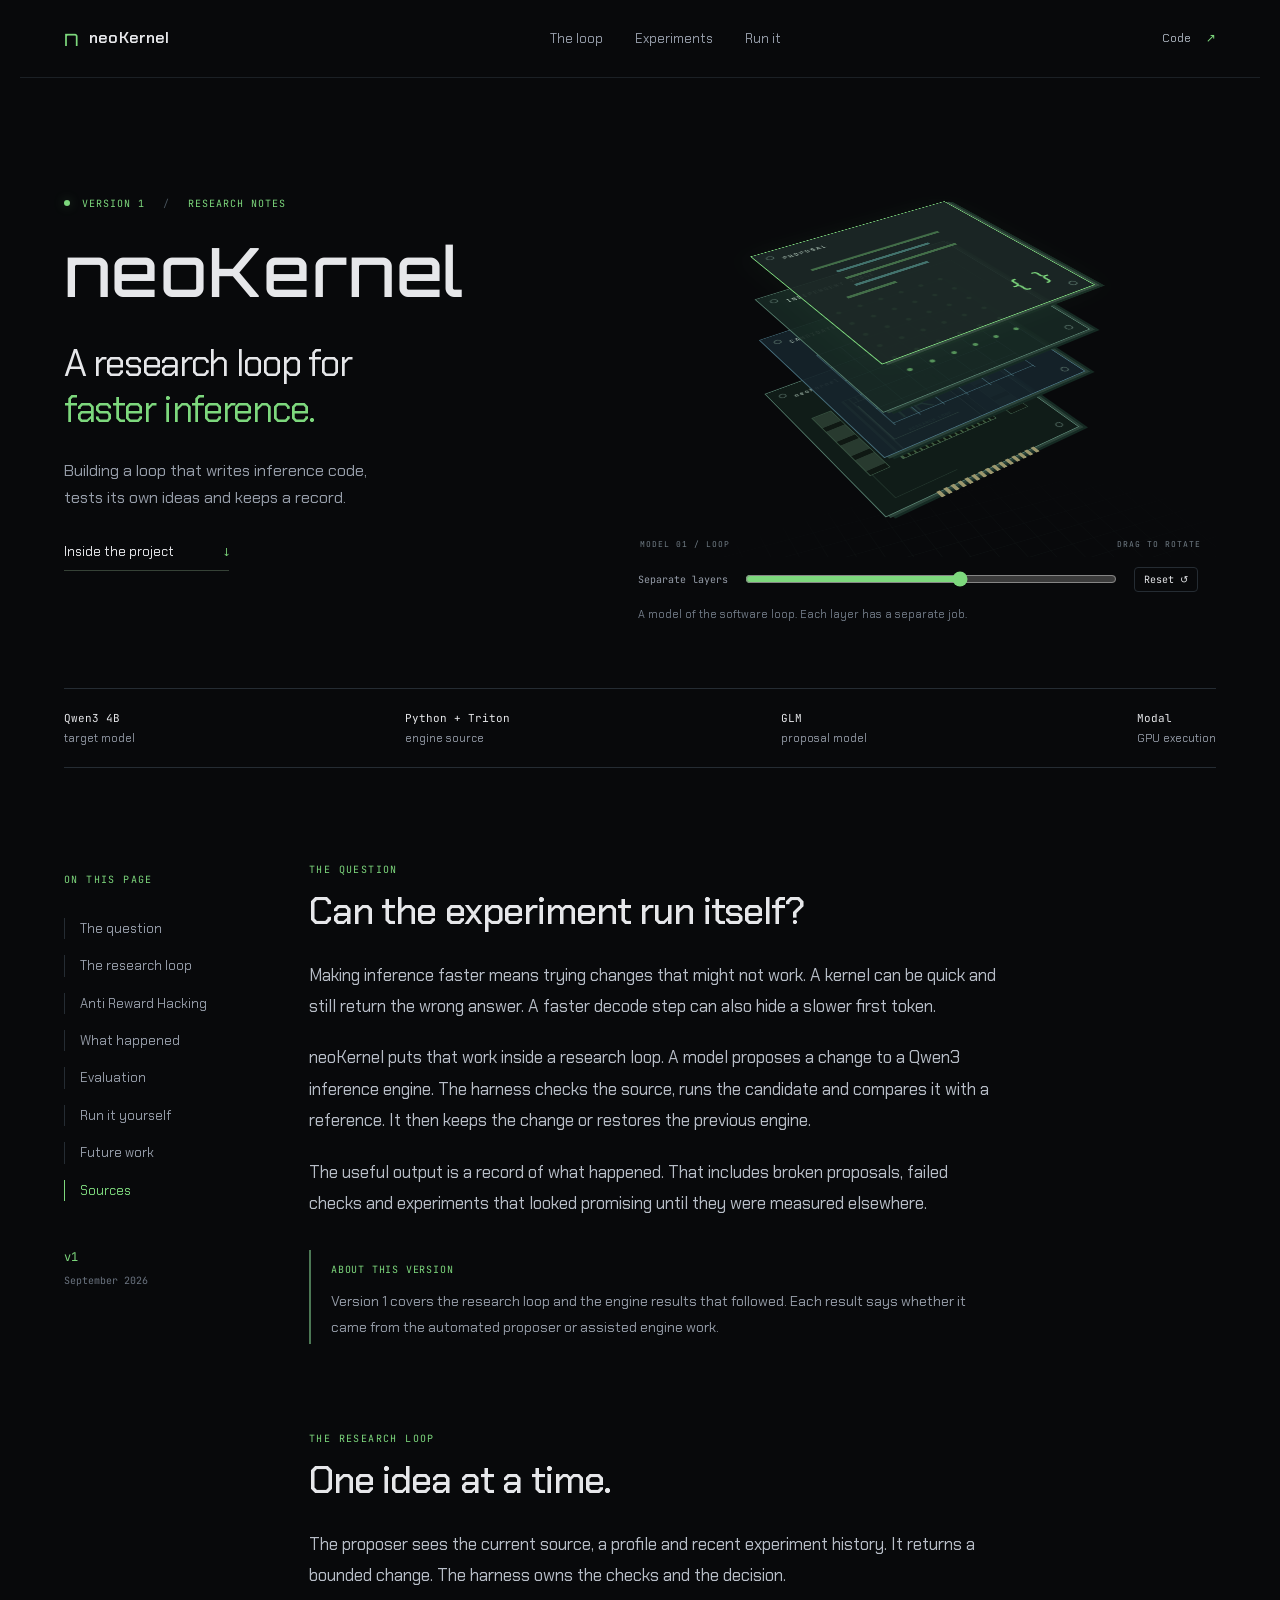
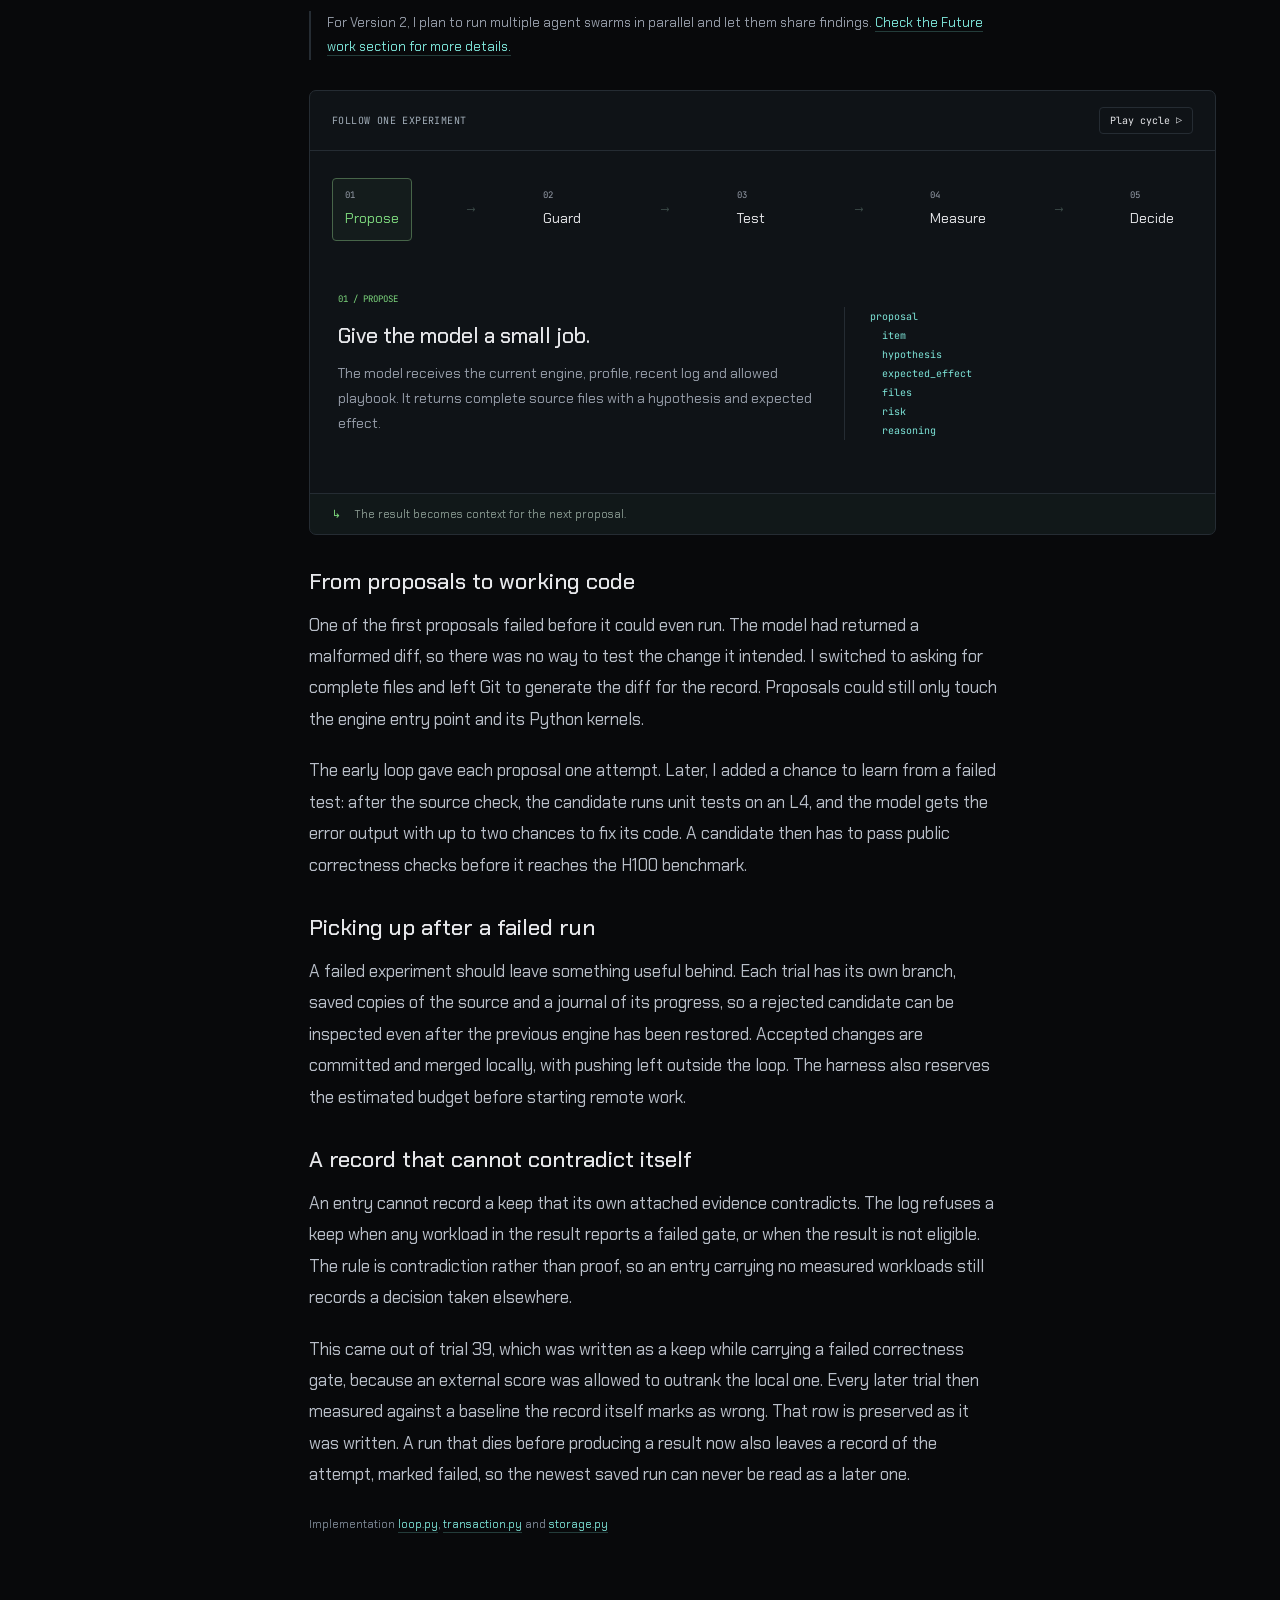
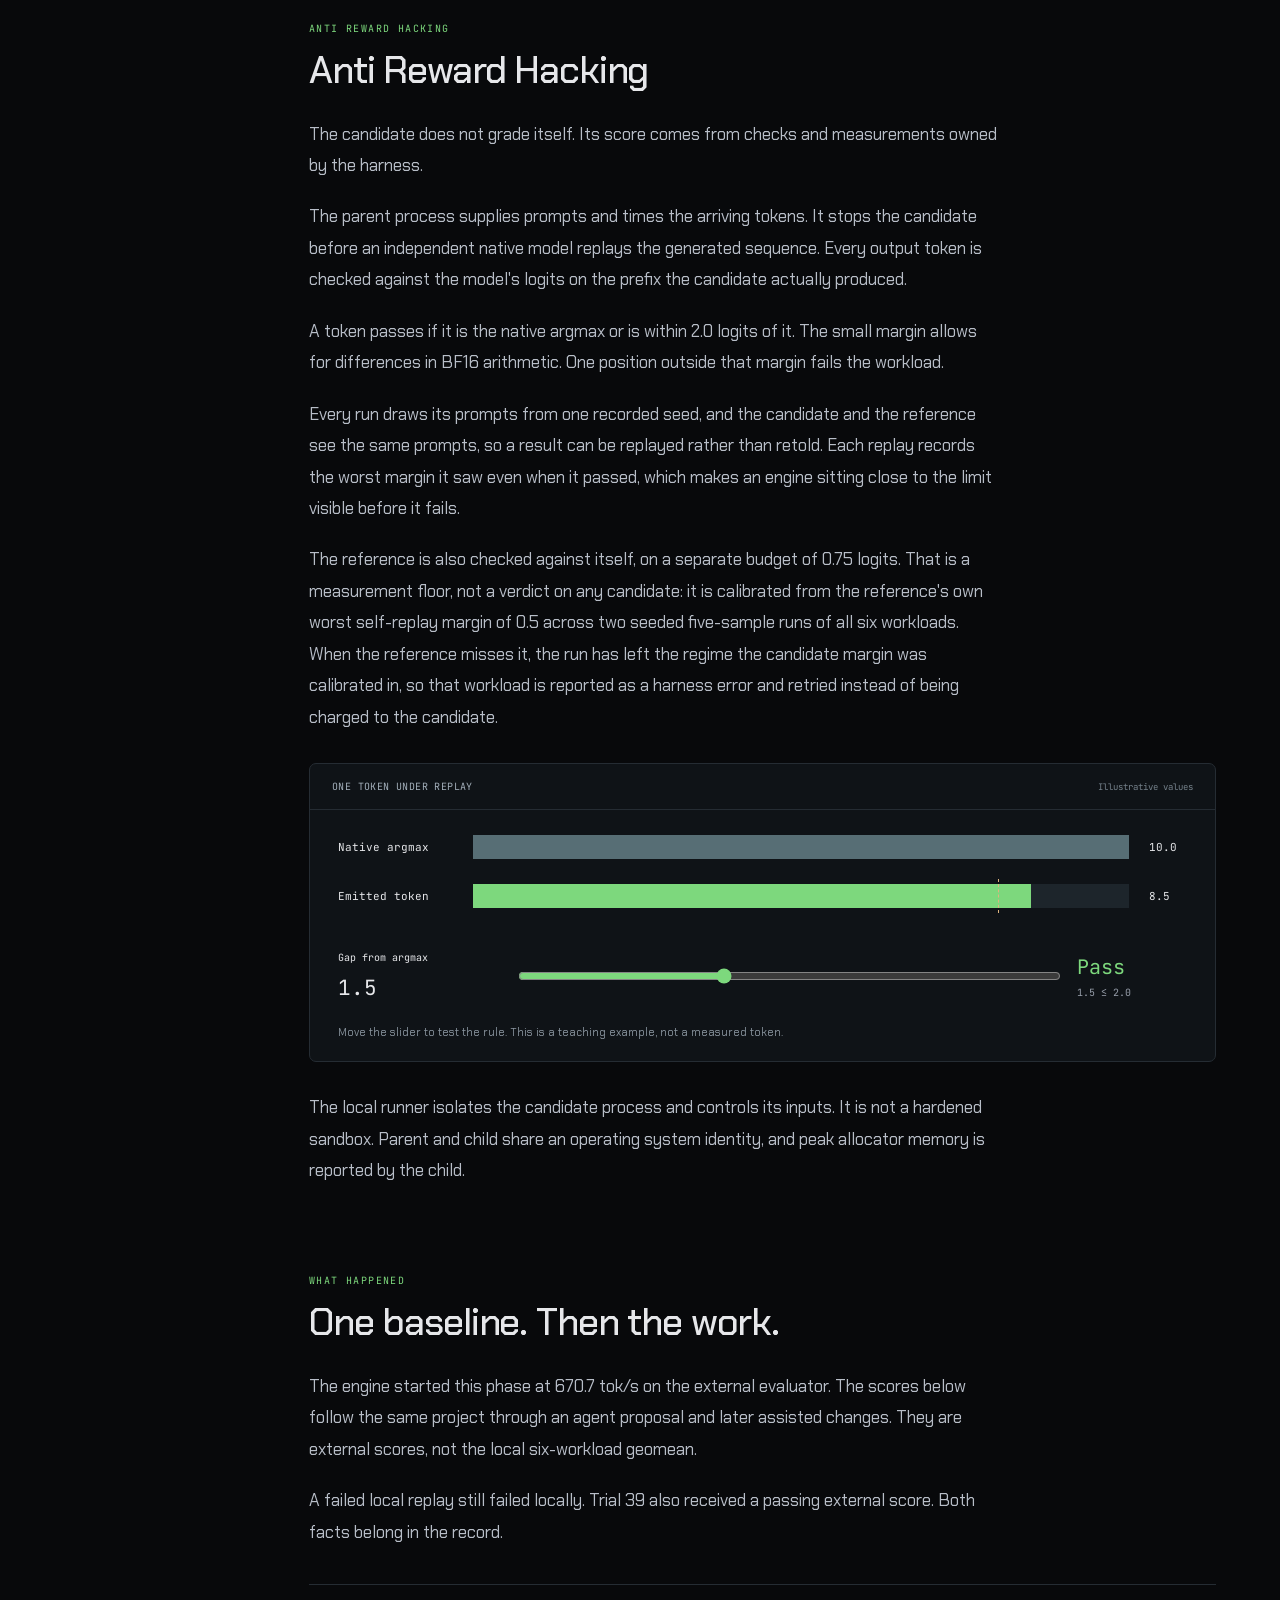
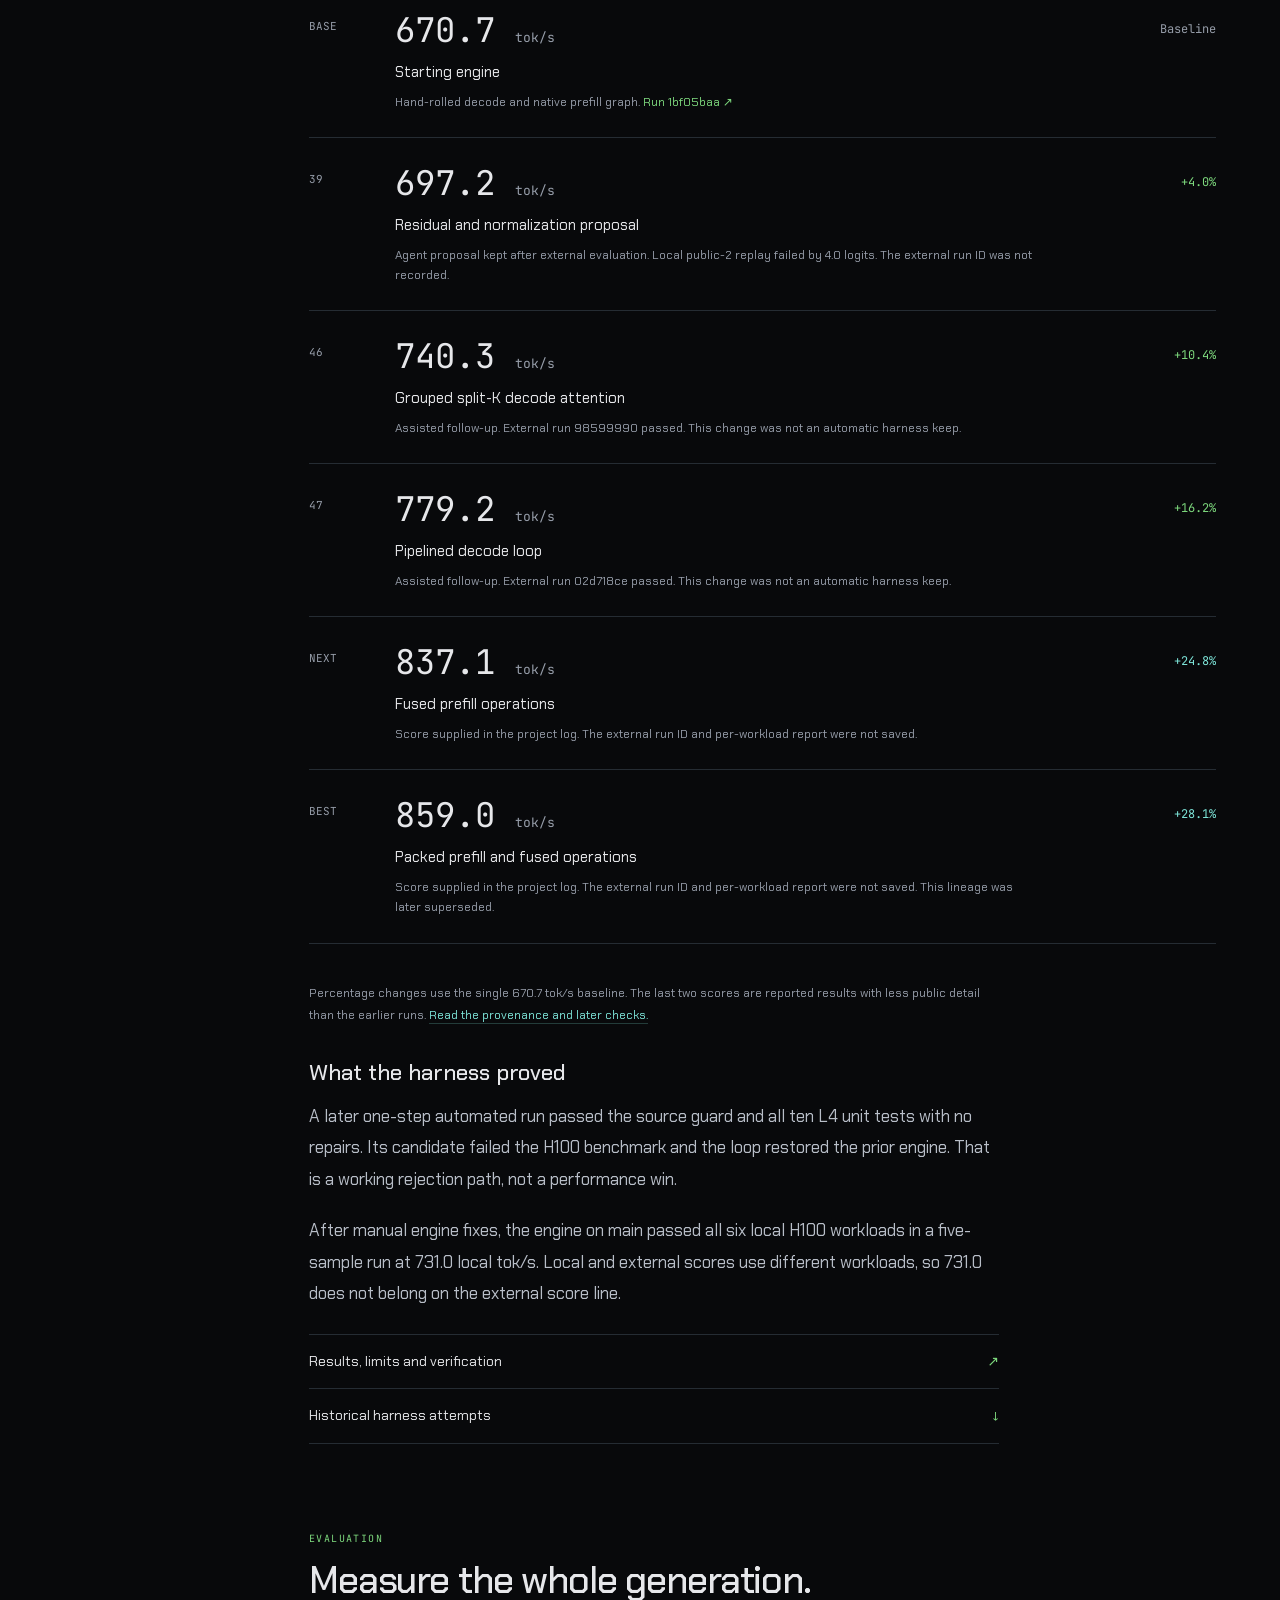
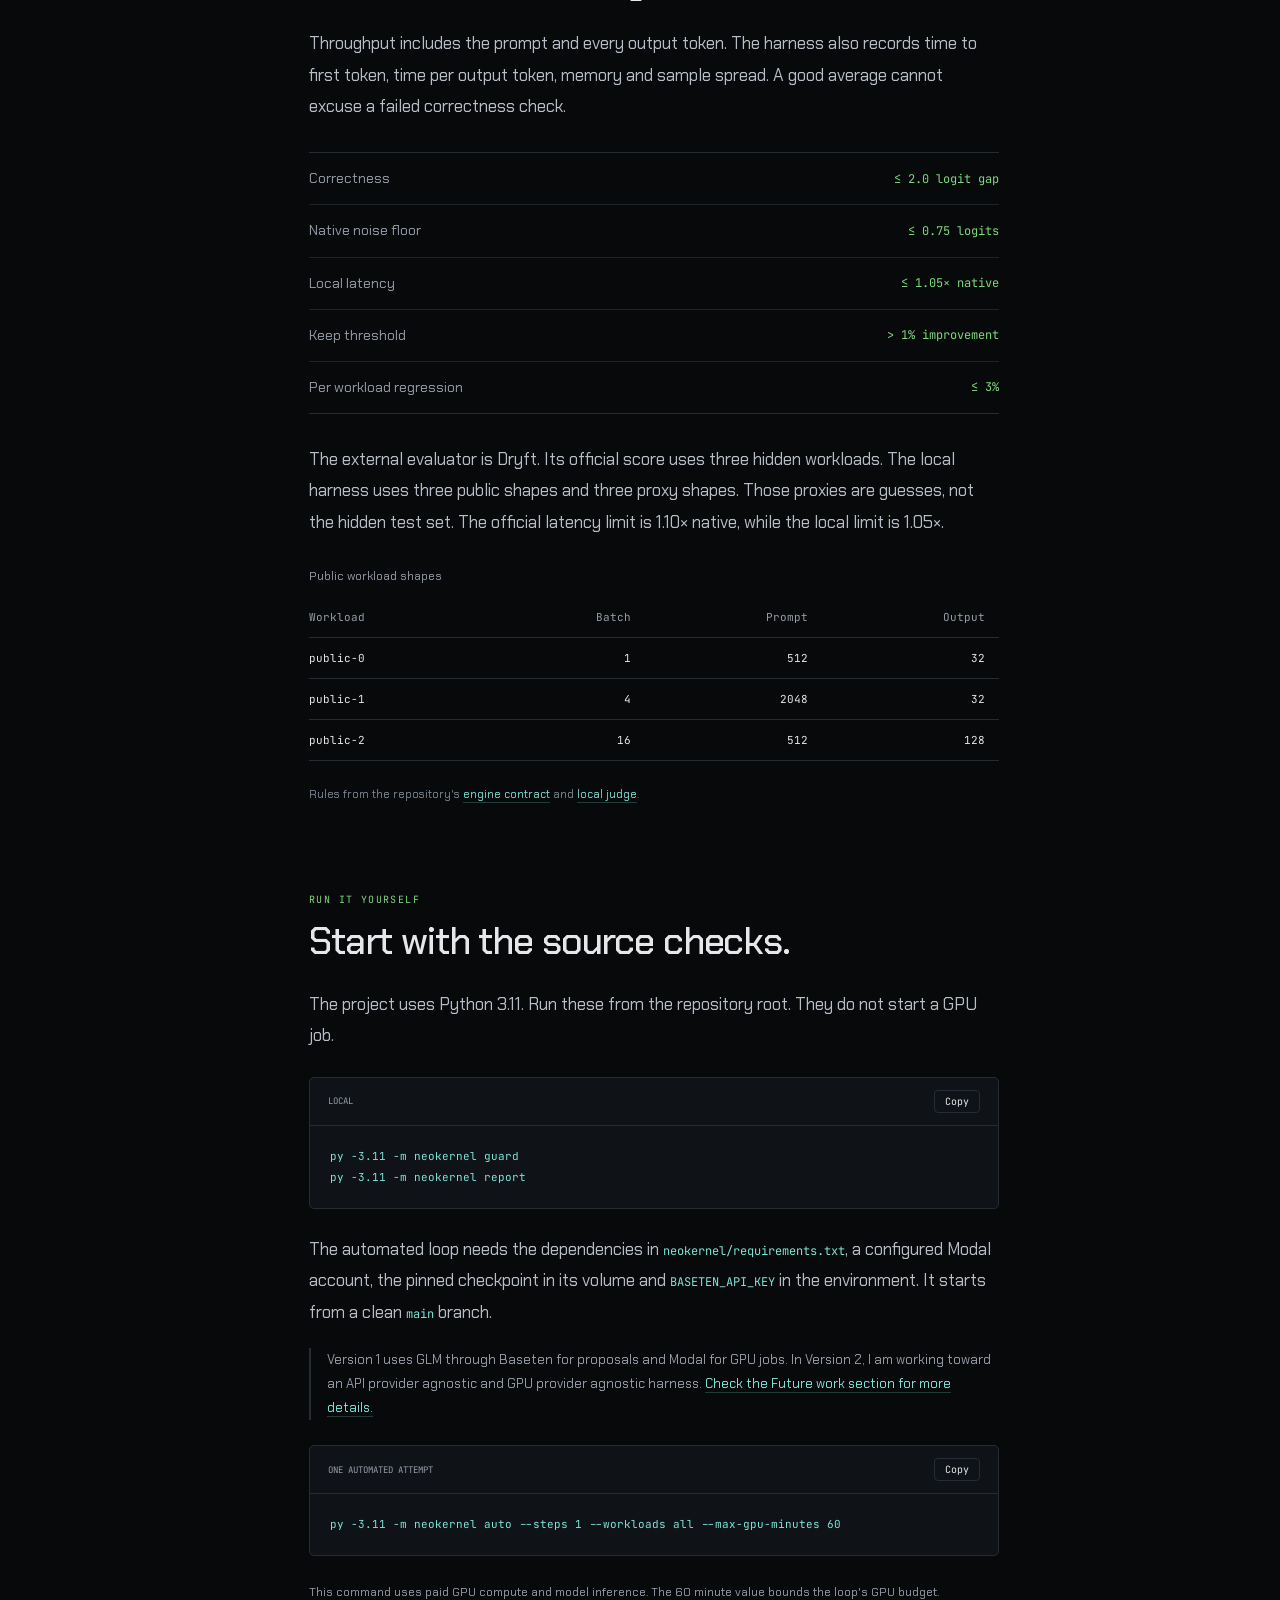
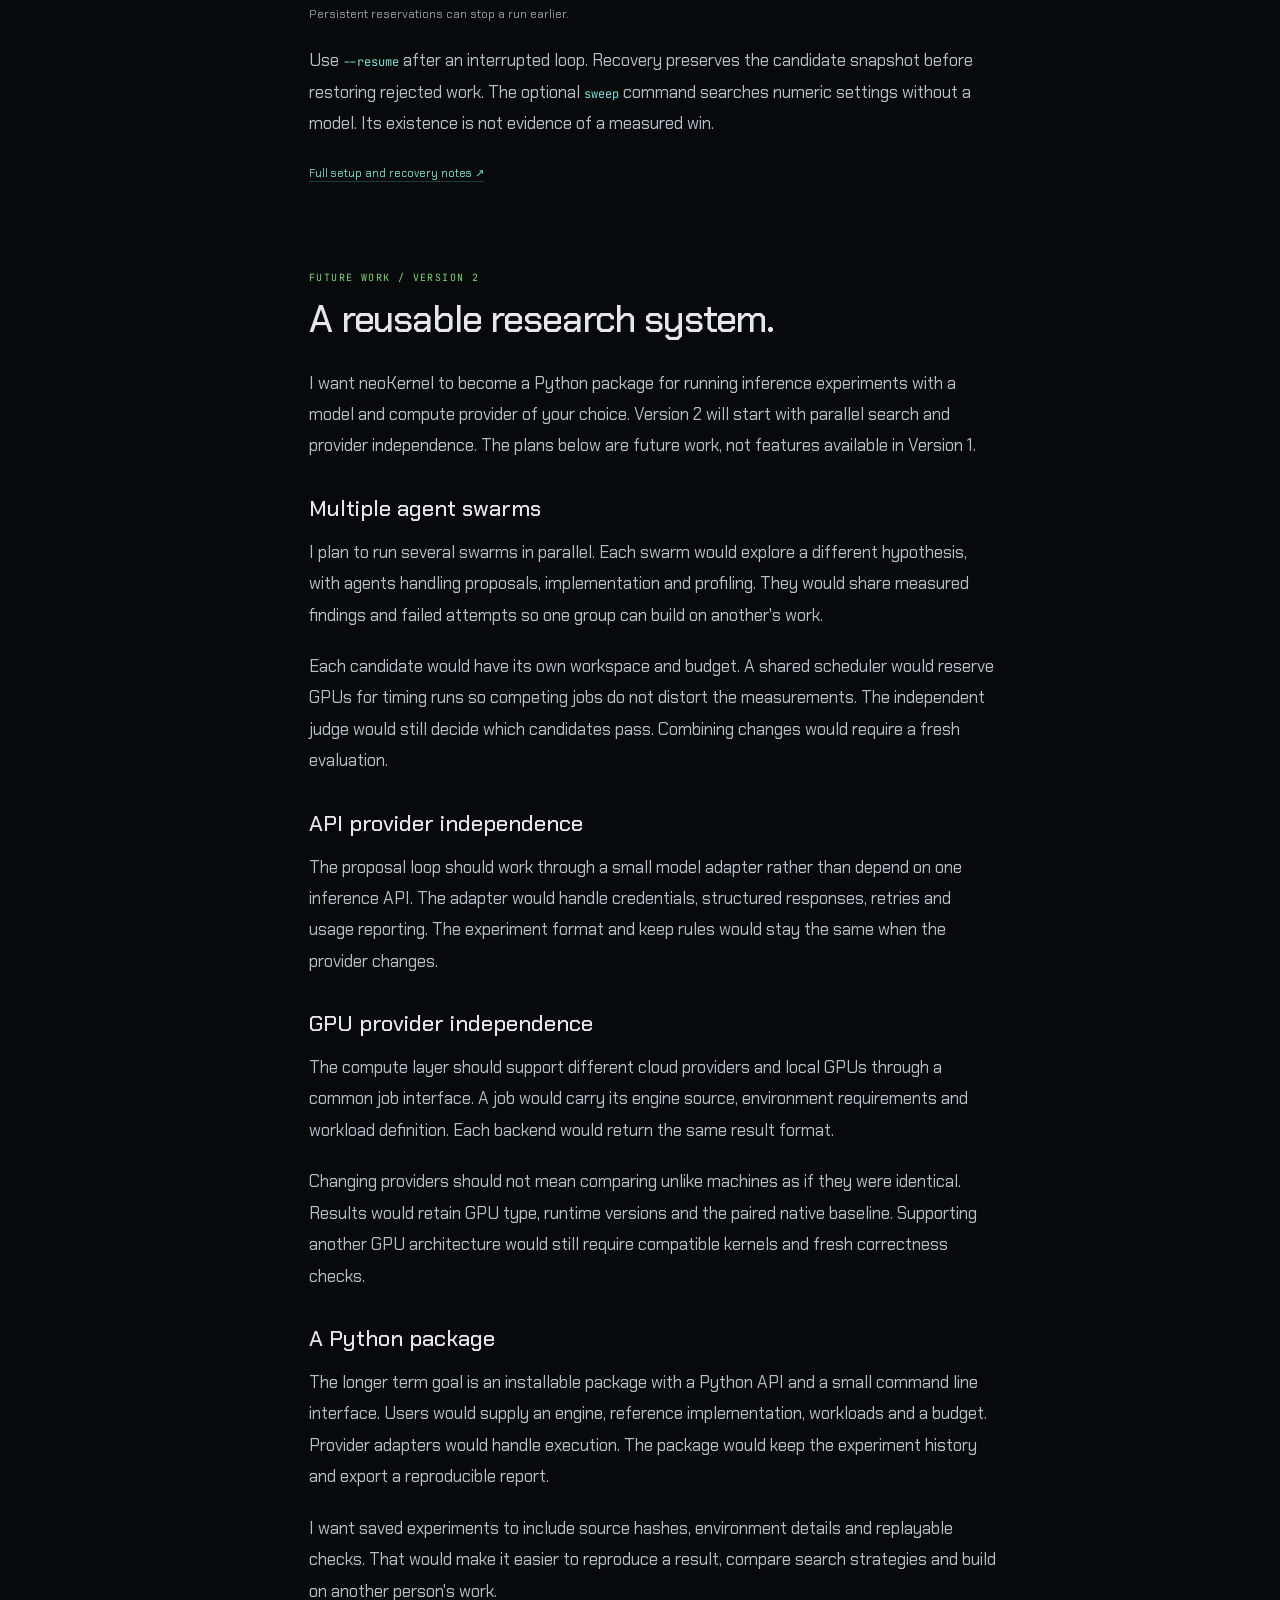
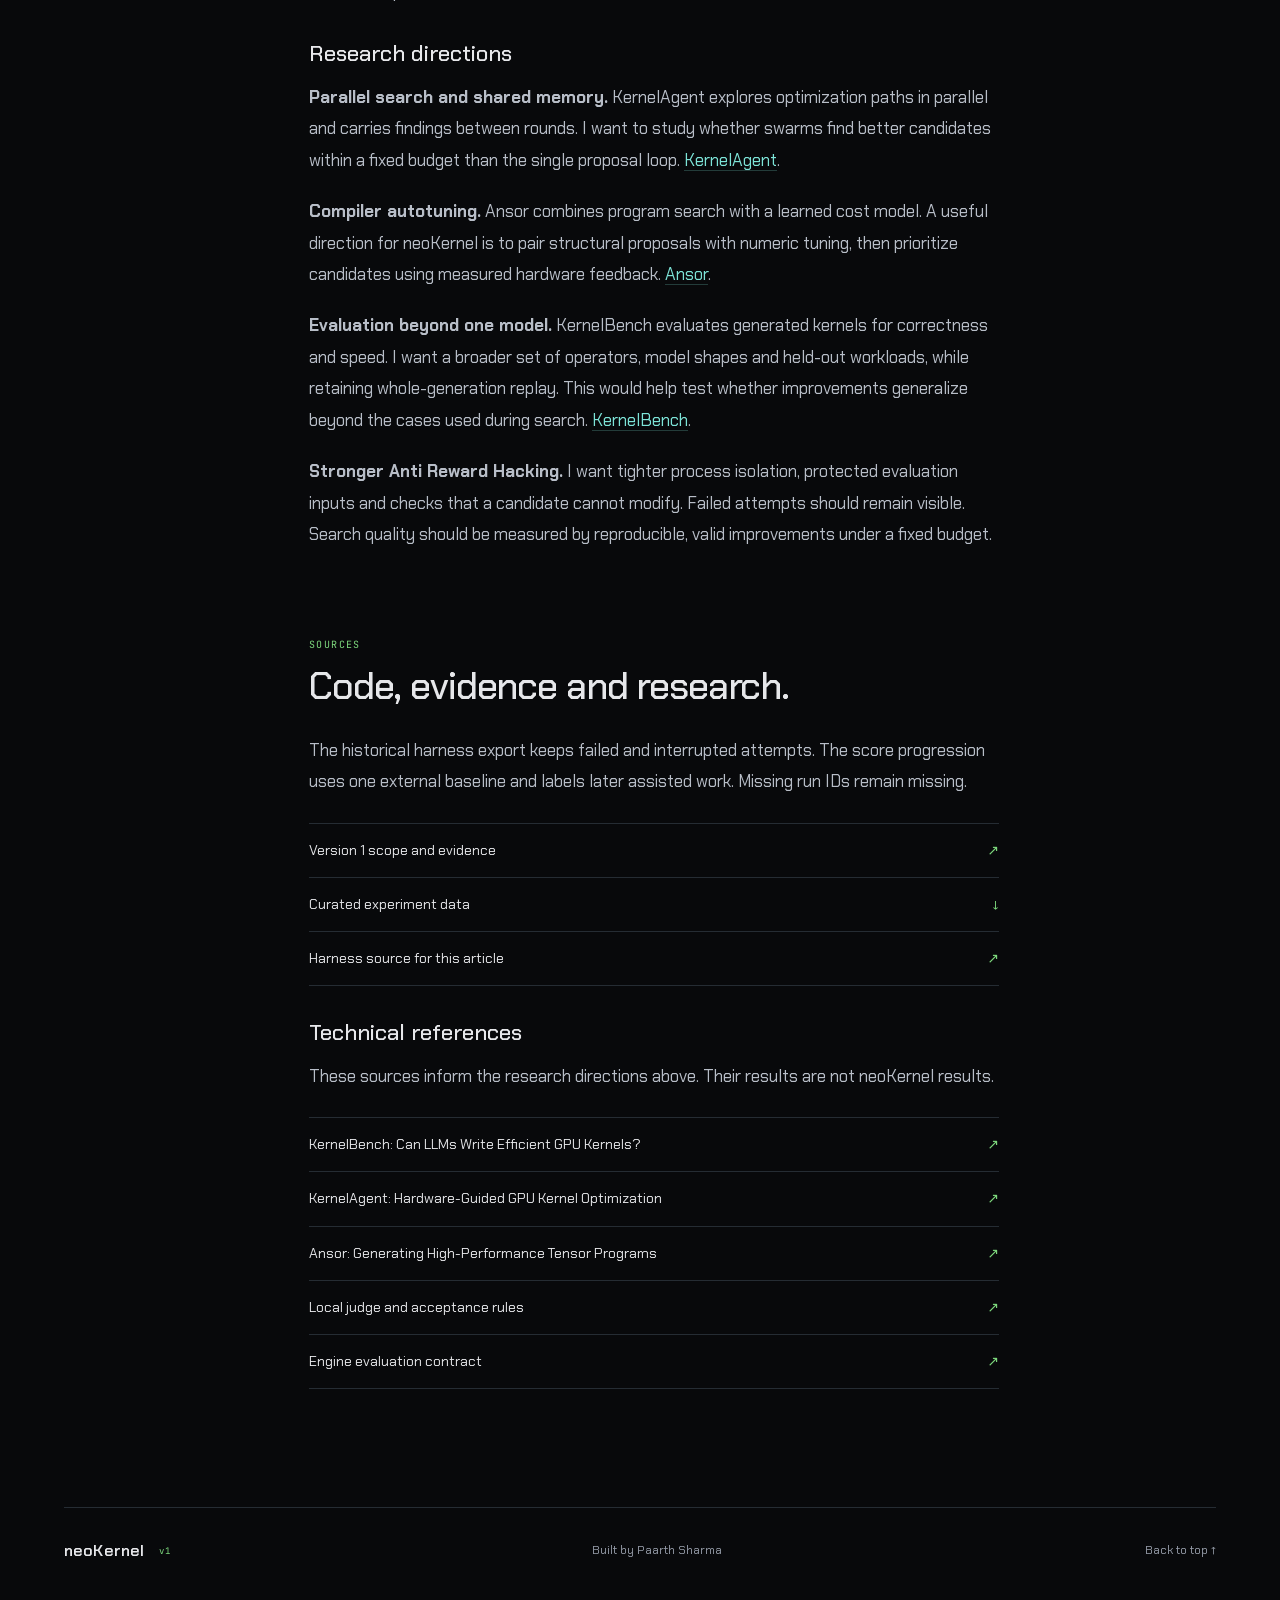
==== commit 1104083a: "docs: show V1 score progression" ====
--- a/docs/index.html
+++ b/docs/index.html
@@ -7,7 +7,7 @@
 <link rel="icon" href="data:image/svg+xml,%3Csvg xmlns='http://www.w3.org/2000/svg' viewBox='0 0 32 32'%3E%3Crect width='32' height='32' rx='6' fill='%2308090b'/%3E%3Cpath d='M7 24V8h5l8 11V8h5v16h-5L12 13v11z' fill='%237dd87d'/%3E%3C/svg%3E">
 <link rel="preconnect" href="https://fonts.googleapis.com"><link rel="preconnect" href="https://fonts.gstatic.com" crossorigin>
 <link href="https://fonts.googleapis.com/css2?family=Chakra+Petch:wght@400;500;600;700&family=JetBrains+Mono:wght@400;500&family=Orbitron:wght@500;600&display=swap" rel="stylesheet">
-<link rel="stylesheet" href="style.css"><script src="v1-data.js" defer></script><script src="app.js" defer></script>
+<link rel="stylesheet" href="style.css"><script src="app.js" defer></script>
 </head>
 <body>
 <a class="skip" href="#intro">Skip to article</a>
@@ -25,7 +25,7 @@
 <div class="project-strip"><span>Qwen3 4B <small>target model</small></span><span>Python + Triton <small>engine source</small></span><span>GLM <small>proposal model</small></span><span>Modal <small>GPU execution</small></span></div>
 <div class="article-layout"><aside class="contents"><span class="eyebrow">ON THIS PAGE</span><nav aria-label="Article sections"><a href="#intro">The question</a><a href="#loop">The research loop</a><a href="#judge">Anti Reward Hacking</a><a href="#evidence">What happened</a><a href="#evaluation">Evaluation</a><a href="#run">Run it yourself</a><a href="#future">Future work</a><a href="#notes">Sources</a></nav><div class="version-note">v1<br><span>September 2026</span></div></aside>
 <article>
-<section id="intro" class="prose"><div class="eyebrow">THE QUESTION</div><h2>Can the experiment run itself?</h2><p>Making inference faster means trying changes that might not work. A kernel can be quick and still return the wrong answer. A faster decode step can also hide a slower first token.</p><p>neoKernel puts that work inside a research loop. A model proposes a change to a Qwen3 inference engine. The harness checks the source, runs the candidate and compares it with a reference. It then keeps the change or restores the previous engine.</p><p>The useful output is a record of what happened. That includes broken proposals, failed checks and experiments that looked promising until they were measured elsewhere.</p><div class="scope-note"><span>About this version</span><p>Version 1 marks the project as it stood on September 22, 2026. This article covers the automated harness loop. The experiment browser includes only entries attributed to that loop.</p></div></section>
+<section id="intro" class="prose"><div class="eyebrow">THE QUESTION</div><h2>Can the experiment run itself?</h2><p>Making inference faster means trying changes that might not work. A kernel can be quick and still return the wrong answer. A faster decode step can also hide a slower first token.</p><p>neoKernel puts that work inside a research loop. A model proposes a change to a Qwen3 inference engine. The harness checks the source, runs the candidate and compares it with a reference. It then keeps the change or restores the previous engine.</p><p>The useful output is a record of what happened. That includes broken proposals, failed checks and experiments that looked promising until they were measured elsewhere.</p><div class="scope-note"><span>About this version</span><p>Version 1 covers the research loop and the engine results that followed. Each result says whether it came from the automated proposer or assisted engine work.</p></div></section>
 <section id="loop"><div class="prose"><div class="eyebrow">THE RESEARCH LOOP</div><h2>One idea at a time.</h2><p>The proposer sees the current source, a profile and recent experiment history. It returns a bounded change. The harness owns the checks and the decision.</p><p class="roadmap-link">For Version 2, I plan to run multiple agent swarms in parallel and let them share findings. <a href="#future-swarms">Check the Future work section for more details.</a></p></div>
 <div class="loop-lab interactive"><div class="lab-header"><span>FOLLOW ONE EXPERIMENT</span><button id="play-loop" type="button" aria-pressed="false">Play cycle ▷</button></div><div class="loop-stages" role="group" aria-label="Research loop stages"><button data-stage="0" aria-pressed="true"><span>01</span>Propose</button><span class="connector" aria-hidden="true">→</span><button data-stage="1" aria-pressed="false"><span>02</span>Guard</button><span class="connector" aria-hidden="true">→</span><button data-stage="2" aria-pressed="false"><span>03</span>Test</button><span class="connector" aria-hidden="true">→</span><button data-stage="3" aria-pressed="false"><span>04</span>Measure</button><span class="connector" aria-hidden="true">→</span><button data-stage="4" aria-pressed="false"><span>05</span>Decide</button></div>
 <div class="stage-detail" aria-live="polite"><div><span class="step-tag" id="stage-tag">01 / PROPOSE</span><h3 id="stage-title">Give the model a small job.</h3><p id="stage-description">The model receives the current engine, profile, recent log and allowed playbook. It returns complete source files with a hypothesis and expected effect.</p></div><pre id="stage-code">proposal
@@ -39,11 +39,16 @@
 <section id="judge"><div class="prose"><div class="eyebrow">ANTI REWARD HACKING</div><h2>Anti Reward Hacking</h2><p>The candidate does not grade itself. Its score comes from checks and measurements owned by the harness.</p><p>The parent process supplies prompts and times the arriving tokens. It stops the candidate before an independent native model replays the generated sequence. Every output token is checked against the model's logits on the prefix the candidate actually produced.</p><p>A token passes if it is the native argmax or is within 2.0 logits of it. The small margin allows for differences in BF16 arithmetic. One position outside that margin fails the workload.</p><p>Every run draws its prompts from one recorded seed, and the candidate and the reference see the same prompts, so a result can be replayed rather than retold. Each replay records the worst margin it saw even when it passed, which makes an engine sitting close to the limit visible before it fails.</p><p>The reference is also checked against itself, on a separate budget of 0.75 logits. That is a measurement floor, not a verdict on any candidate: it is calibrated from the reference's own worst self-replay margin of 0.5 across two seeded five-sample runs of all six workloads. When the reference misses it, the run has left the regime the candidate margin was calibrated in, so that workload is reported as a harness error and retried instead of being charged to the candidate.</p></div>
 <div class="judge-lab interactive"><div class="lab-header"><span>ONE TOKEN UNDER REPLAY</span><span class="muted">Illustrative values</span></div><div class="logit-row"><span>Native argmax</span><div class="logit-track"><div class="logit-fill native"></div></div><output>10.0</output></div><div class="logit-row"><span>Emitted token</span><div class="logit-track"><div class="logit-fill candidate" id="candidate-bar"></div><span class="threshold" title="2.0 logit margin"></span></div><output id="candidate-logit">8.5</output></div><div class="judge-controls"><label for="logit-gap">Gap from argmax <output id="gap-value">1.5</output></label><input type="range" id="logit-gap" min="0" max="4" step="0.1" value="1.5"><div id="verdict" class="verdict" role="status">Pass <span>1.5 ≤ 2.0</span></div></div><p class="lab-caption">Move the slider to test the rule. This is a teaching example, not a measured token.</p></div>
 <div class="prose"><p>The local runner isolates the candidate process and controls its inputs. It is not a hardened sandbox. Parent and child share an operating system identity, and peak allocator memory is reported by the child.</p></div></section>
-<section id="evidence"><div class="prose"><div class="eyebrow">WHAT HAPPENED</div><h2>The log is part of the result.</h2><p>The saved record contains 27 entries attributed to the automated loop. Three are baseline checks. The remaining 24 record proposal attempts, including rejected and interrupted ones.</p><p>Those baselines were taken against changing engine states. They are not a speedup curve. The manually built engine improvements are outside this article.</p></div><div class="evidence-summary"><div><strong>27</strong><span>automated entries</span></div><div><strong>24</strong><span>proposal attempts</span></div><div><strong>3</strong><span>baseline checks</span></div></div>
-<div class="peak-summary"><div class="eyebrow">ROUGH RANGE ACROSS RECORDED PEAKS</div><strong id="peak-range">697 to 796 tok/s</strong><p id="peak-sources">Challenge peak 697.2 (trial 39). Local peak 795.95 (trial 37).</p><p>Different trials and workload sets. This is a rough comparison, not an expected performance interval. Trial 37 was reverted. Trial 39 failed local replay.</p></div>
-<div class="scope-note"><span>Early harness testing</span><p>Many early runs were tests of the harness itself. The proposer had one shot, before the two extra repair attempts were added. Runs that failed before scoring had no aggregate result. The browser shows throughput results and baseline checks. The full record remains in the evidence download.</p></div>
-<div class="experiment-lab interactive"><div class="lab-header"><label for="trial-filter">EXPERIMENT RECORD</label><select id="trial-filter"><option value="measured">With throughput results</option><option value="baseline">Baseline checks</option></select></div><div id="trial-list" class="trial-list" role="group" aria-label="Select an experiment"></div><div class="trial-detail" id="trial-detail" aria-live="polite"></div><div class="record-footer"><span id="record-count">7 entries</span><a href="v1-evidence.json">Download evidence JSON ↓</a></div></div><noscript><p>The interactive log needs JavaScript. <a href="v1.html">Read the Version 1 notes</a> or <a href="v1-evidence.json">download the evidence</a>.</p></noscript>
-<div class="prose"><h3>A kept flag needs context.</h3><p>Trial 39 proposed fusing a residual addition with normalization. Local replay failed with a 4.0 logit gap. The record was later marked kept after a reported external score of 697.2. That was an external decision. It was not a passing automatic local keep.</p><p>The harness now refuses to write such a row: a keep has to agree with the evidence attached to it.</p><p>Trial 44 passed the recorded local workload checks, but its local aggregate fell by 0.14 percent. Its reported external score also fell, from 697.2 to 687.7. It was reverted.</p><p class="source-line">These external figures come from notes in the saved log. Run IDs were not recorded there. <a href="v1.html#evidence">Read the provenance</a>.</p></div></section>
+<section id="evidence"><div class="prose"><div class="eyebrow">WHAT HAPPENED</div><h2>One baseline. Then the work.</h2><p>The engine started this phase at 670.7 tok/s on the external evaluator. The scores below follow the same project through an agent proposal and later assisted changes. They are external scores, not the local six-workload geomean.</p><p>A failed local replay still failed locally. Trial 39 also received a passing external score. Both facts belong in the record.</p></div>
+<div class="score-list" aria-label="External evaluation score progression">
+<div class="score-row score-baseline"><div class="score-order">BASE</div><div class="score-story"><strong>670.7 <small>tok/s</small></strong><span>Starting engine</span><p>Hand-rolled decode and native prefill graph. <a href="https://htn.dryft.ai/bench/deployments/98805282-8421-40de-a946-d490a7d9a1e7">Run 1bf05baa ↗</a></p></div><div class="score-gain">Baseline</div></div>
+<div class="score-row"><div class="score-order">39</div><div class="score-story"><strong>697.2 <small>tok/s</small></strong><span>Residual and normalization proposal</span><p>Agent proposal kept after external evaluation. Local public-2 replay failed by 4.0 logits. The external run ID was not recorded.</p></div><div class="score-gain">+4.0%</div></div>
+<div class="score-row"><div class="score-order">46</div><div class="score-story"><strong>740.3 <small>tok/s</small></strong><span>Grouped split-K decode attention</span><p>Assisted follow-up. External run 98599990 passed. This change was not an automatic harness keep.</p></div><div class="score-gain">+10.4%</div></div>
+<div class="score-row"><div class="score-order">47</div><div class="score-story"><strong>779.2 <small>tok/s</small></strong><span>Pipelined decode loop</span><p>Assisted follow-up. External run 02d718ce passed. This change was not an automatic harness keep.</p></div><div class="score-gain">+16.2%</div></div>
+<div class="score-row score-reported"><div class="score-order">NEXT</div><div class="score-story"><strong>837.1 <small>tok/s</small></strong><span>Fused prefill operations</span><p>Score supplied in the project log. The external run ID and per-workload report were not saved.</p></div><div class="score-gain">+24.8%</div></div>
+<div class="score-row score-reported"><div class="score-order">BEST</div><div class="score-story"><strong>859.0 <small>tok/s</small></strong><span>Packed prefill and fused operations</span><p>Score supplied in the project log. The external run ID and per-workload report were not saved. This lineage was later superseded.</p></div><div class="score-gain">+28.1%</div></div>
+</div>
+<div class="prose"><p class="small-note">Percentage changes use the single 670.7 tok/s baseline. The last two scores are reported results with less public detail than the earlier runs. <a href="v1.html">Read the provenance and later checks.</a></p><h3>What the harness proved</h3><p>A later one-step automated run passed the source guard and all ten L4 unit tests with no repairs. Its candidate failed the H100 benchmark and the loop restored the prior engine. That is a working rejection path, not a performance win.</p><p>After manual engine fixes, the engine on main passed all six local H100 workloads in a five-sample run at 731.0 local tok/s. Local and external scores use different workloads, so 731.0 does not belong on the external score line.</p><div class="source-links"><a href="v1.html">Results, limits and verification <span>↗</span></a><a href="v1-evidence.json">Historical harness attempts <span>↓</span></a></div></div></section>
 <section id="evaluation" class="prose"><div class="eyebrow">EVALUATION</div><h2>Measure the whole generation.</h2><p>Throughput includes the prompt and every output token. The harness also records time to first token, time per output token, memory and sample spread. A good average cannot excuse a failed correctness check.</p><div class="rules"><div><span>Correctness</span><strong>≤ 2.0 logit gap</strong></div><div><span>Native noise floor</span><strong>≤ 0.75 logits</strong></div><div><span>Local latency</span><strong>≤ 1.05× native</strong></div><div><span>Keep threshold</span><strong>&gt; 1% improvement</strong></div><div><span>Per workload regression</span><strong>≤ 3%</strong></div></div><p>The external evaluator is Dryft. Its official score uses three hidden workloads. The local harness uses three public shapes and three proxy shapes. Those proxies are guesses, not the hidden test set. The official latency limit is 1.10× native, while the local limit is 1.05×.</p><div class="table-wrap"><table><caption>Public workload shapes</caption><thead><tr><th>Workload</th><th>Batch</th><th>Prompt</th><th>Output</th></tr></thead><tbody><tr><td>public-0</td><td>1</td><td>512</td><td>32</td></tr><tr><td>public-1</td><td>4</td><td>2048</td><td>32</td></tr><tr><td>public-2</td><td>16</td><td>512</td><td>128</td></tr></tbody></table></div><p class="source-line">Rules from the repository's <a href="https://github.com/cogniera/neoKernel/blob/aa662a35a155c333b7c8965061d38574db68cfaf/QWEN_ENGINE_CONTRACT.md">engine contract</a> and <a href="https://github.com/cogniera/neoKernel/blob/f48dfcfad6990604f00f99b508fe50769648708c/neokernel/judge.py">local judge</a>.</p></section>
 <section id="run" class="prose"><div class="eyebrow">RUN IT YOURSELF</div><h2>Start with the source checks.</h2><p>The project uses Python 3.11. Run these from the repository root. They do not start a GPU job.</p><div class="code-block"><div class="code-header"><span>LOCAL</span><button class="copy-button" data-copy="offline" type="button">Copy</button></div><pre id="offline">py -3.11 -m neokernel guard
 py -3.11 -m neokernel report</pre></div><p>The automated loop needs the dependencies in <code>neokernel/requirements.txt</code>, a configured Modal account, the pinned checkpoint in its volume and <code>BASETEN_API_KEY</code> in the environment. It starts from a clean <code>main</code> branch.</p><p class="roadmap-link">Version 1 uses GLM through Baseten for proposals and Modal for GPU jobs. In Version 2, I am working toward an API provider agnostic and GPU provider agnostic harness. <a href="#future">Check the Future work section for more details.</a></p><div class="code-block"><div class="code-header"><span>ONE AUTOMATED ATTEMPT</span><button class="copy-button" data-copy="auto-command" type="button">Copy</button></div><pre id="auto-command">py -3.11 -m neokernel auto --steps 1 --workloads all --max-gpu-minutes 60</pre></div><p class="small-note">This command uses paid GPU compute and model inference. The 60 minute value bounds the loop's GPU budget. Persistent reservations can stop a run earlier.</p><p>Use <code>--resume</code> after an interrupted loop. Recovery preserves the candidate snapshot before restoring rejected work. The optional <code>sweep</code> command searches numeric settings without a model. Its existence is not evidence of a measured win.</p><p class="source-line"><a href="https://github.com/cogniera/neoKernel/blob/main/neokernel/README.md">Full setup and recovery notes ↗</a></p></section>
@@ -67,7 +72,7 @@
 <p><strong>Evaluation beyond one model.</strong> KernelBench evaluates generated kernels for correctness and speed. I want a broader set of operators, model shapes and held-out workloads, while retaining whole-generation replay. This would help test whether improvements generalize beyond the cases used during search. <a href="https://arxiv.org/abs/2502.10517">KernelBench</a>.</p>
 <p><strong>Stronger Anti Reward Hacking.</strong> I want tighter process isolation, protected evaluation inputs and checks that a candidate cannot modify. Failed attempts should remain visible. Search quality should be measured by reproducible, valid improvements under a fixed budget.</p>
 </section>
-<section id="notes" class="prose"><div class="eyebrow">SOURCES</div><h2>Code, evidence and research.</h2><p>This page uses a checked-in snapshot of the automated entries in the local experiment log. Missing measurements stay missing. Baseline checks are labelled separately. Later manual optimization results are excluded.</p><div class="source-links"><a href="v1.html">Version 1 scope and evidence <span>↗</span></a><a href="v1-evidence.json">Curated experiment data <span>↓</span></a><a href="https://github.com/cogniera/neoKernel/tree/f48dfcfad6990604f00f99b508fe50769648708c/neokernel">Harness source for this article <span>↗</span></a></div><h3>Technical references</h3><p>These sources inform the research directions above. Their results are not neoKernel results.</p><div class="source-links">
+<section id="notes" class="prose"><div class="eyebrow">SOURCES</div><h2>Code, evidence and research.</h2><p>The historical harness export keeps failed and interrupted attempts. The score progression uses one external baseline and labels later assisted work. Missing run IDs remain missing.</p><div class="source-links"><a href="v1.html">Version 1 scope and evidence <span>↗</span></a><a href="v1-evidence.json">Curated experiment data <span>↓</span></a><a href="https://github.com/cogniera/neoKernel/tree/f48dfcfad6990604f00f99b508fe50769648708c/neokernel">Harness source for this article <span>↗</span></a></div><h3>Technical references</h3><p>These sources inform the research directions above. Their results are not neoKernel results.</p><div class="source-links">
 <a href="https://arxiv.org/abs/2502.10517">KernelBench: Can LLMs Write Efficient GPU Kernels? <span>↗</span></a>
 <a href="https://pytorch.org/blog/kernelagent-hardware-guided-gpu-kernel-optimization-via-multi-agent-orchestration/">KernelAgent: Hardware-Guided GPU Kernel Optimization <span>↗</span></a>
 <a href="https://www.usenix.org/conference/osdi20/presentation/zheng">Ansor: Generating High-Performance Tensor Programs <span>↗</span></a>
--- a/docs/style.css
+++ b/docs/style.css
@@ -254,9 +254,22 @@
 .peak-summary p{font-size:12px;line-height:1.8;margin-top:10px;color:var(--muted)}
 .trial-metrics{flex-wrap:wrap;row-gap:20px}
 .trial-detail .metric-source{font-size:11px;color:var(--muted)}
-.evidence-page{max-width:1120px}.evidence-hero{max-width:850px;padding:110px 0 80px}.evidence-hero .eyebrow{display:flex;align-items:center;gap:12px}.evidence-hero h1{font:500 clamp(45px,7vw,76px)/1.08 'Orbitron',sans-serif;letter-spacing:-.065em;margin:24px 0}.evidence-hero h1 span{color:var(--green)}.evidence-hero>p{max-width:670px;font-size:19px;line-height:1.8}.evidence-meta{display:flex;gap:60px;margin-top:45px;padding-top:25px;border-top:1px solid var(--line)}.evidence-meta span{font:28px var(--mono);color:var(--ink)}.evidence-meta small{display:block;margin-top:7px;font:11px var(--body);color:var(--muted)}.evidence-layout{margin-top:10px}.evidence-steps{padding-left:22px;color:#b8bec8}.evidence-steps li{padding:7px 0 7px 8px;font-size:16px}.evidence-page td:nth-child(2){white-space:nowrap}
+.evidence-page{max-width:1120px}.evidence-hero{max-width:850px;padding:110px 0 80px}.evidence-hero .eyebrow{display:flex;align-items:center;gap:12px}.evidence-hero h1{font:500 clamp(45px,7vw,76px)/1.08 'Orbitron',sans-serif;letter-spacing:.005em;margin:24px 0}.evidence-hero h1 span{color:var(--green)}.evidence-hero>p{max-width:670px;font-size:19px;line-height:1.8}.evidence-meta{display:flex;gap:60px;margin-top:45px;padding-top:25px;border-top:1px solid var(--line)}.evidence-meta span{font:28px var(--mono);color:var(--ink)}.evidence-meta small{display:block;margin-top:7px;font:11px var(--body);color:var(--muted)}.evidence-layout{margin-top:10px}.evidence-steps{padding-left:22px;color:#b8bec8}.evidence-steps li{padding:7px 0 7px 8px;font-size:16px}.evidence-page td:nth-child(2){white-space:nowrap}
 @media(max-width:760px){.evidence-page{padding:0 22px}.evidence-hero{padding:75px 0 55px}.evidence-hero h1{font-size:42px}.evidence-hero>p{font-size:16px}.evidence-meta{gap:24px;justify-content:space-between}.evidence-meta span{font-size:22px}.evidence-meta small{font-size:9px}.evidence-page td:nth-child(2){white-space:normal}}
 
 .prose .roadmap-link{font-size:13px;color:var(--muted);margin-top:20px;padding-left:16px;border-left:2px solid var(--line)}
 #future h3{scroll-margin-top:35px}
 .source-links a{gap:18px}.source-links a span{flex-shrink:0}
+
+.score-list{margin:36px 0 38px;border-top:1px solid var(--line)}
+.score-row{display:grid;grid-template-columns:64px minmax(0,1fr) 92px;gap:22px;align-items:start;padding:25px 0;border-bottom:1px solid var(--line)}
+.score-order{padding-top:9px;color:var(--muted);font:11px var(--mono)}
+.score-story strong{display:block;color:var(--ink);font:34px var(--mono);font-weight:400;line-height:1.2}
+.score-story strong small{font-size:13px;color:var(--muted)}
+.score-story>span{display:block;margin-top:9px;color:var(--ink);font-size:15px}
+.score-story p{max-width:640px;margin:7px 0 0;color:var(--muted);font-size:12px;line-height:1.7}
+.score-gain{padding-top:11px;text-align:right;color:var(--green);font:12px var(--mono)}
+.score-baseline .score-gain{color:var(--muted)}
+.score-reported .score-gain{color:var(--cyan)}
+.score-list a{color:var(--green)}
+@media(max-width:760px){.score-row{grid-template-columns:42px minmax(0,1fr);gap:12px;padding:22px 0}.score-order{font-size:9px}.score-story strong{font-size:26px}.score-gain{grid-column:2;text-align:left;padding-top:0}}
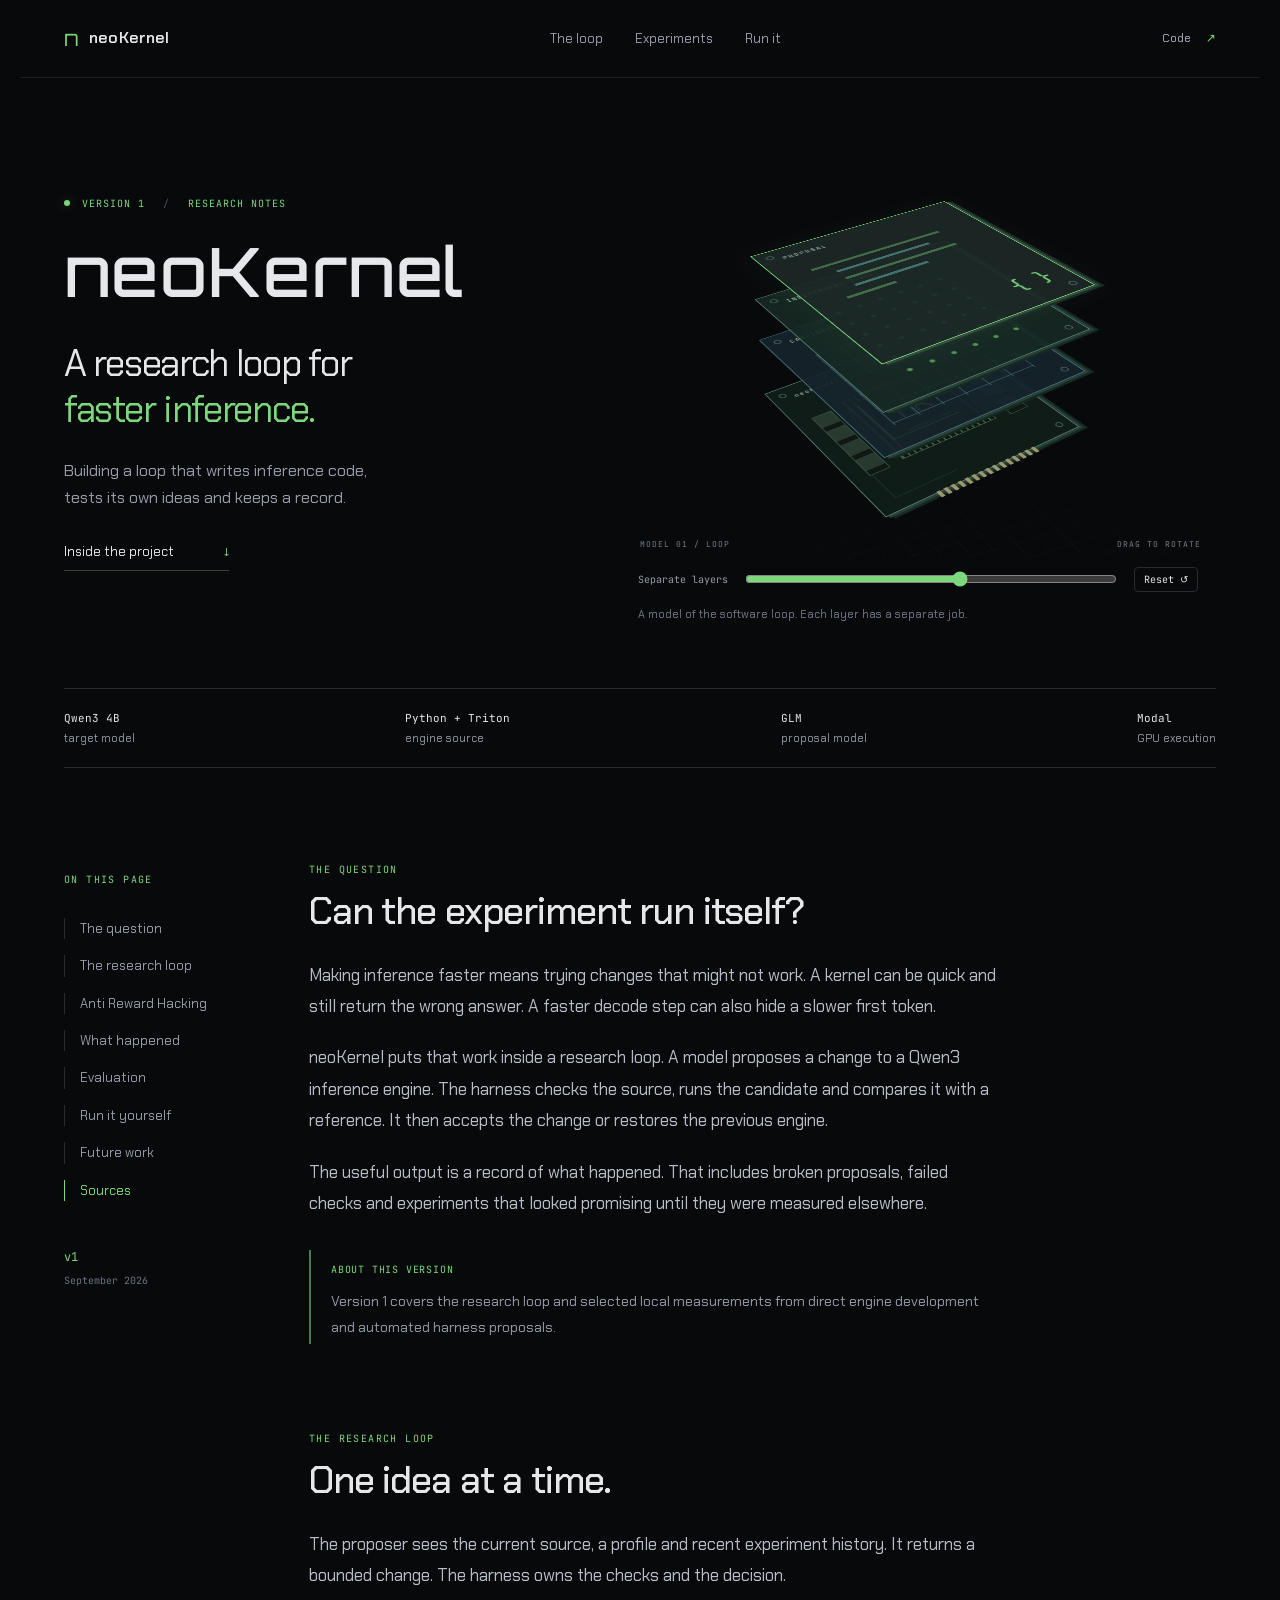
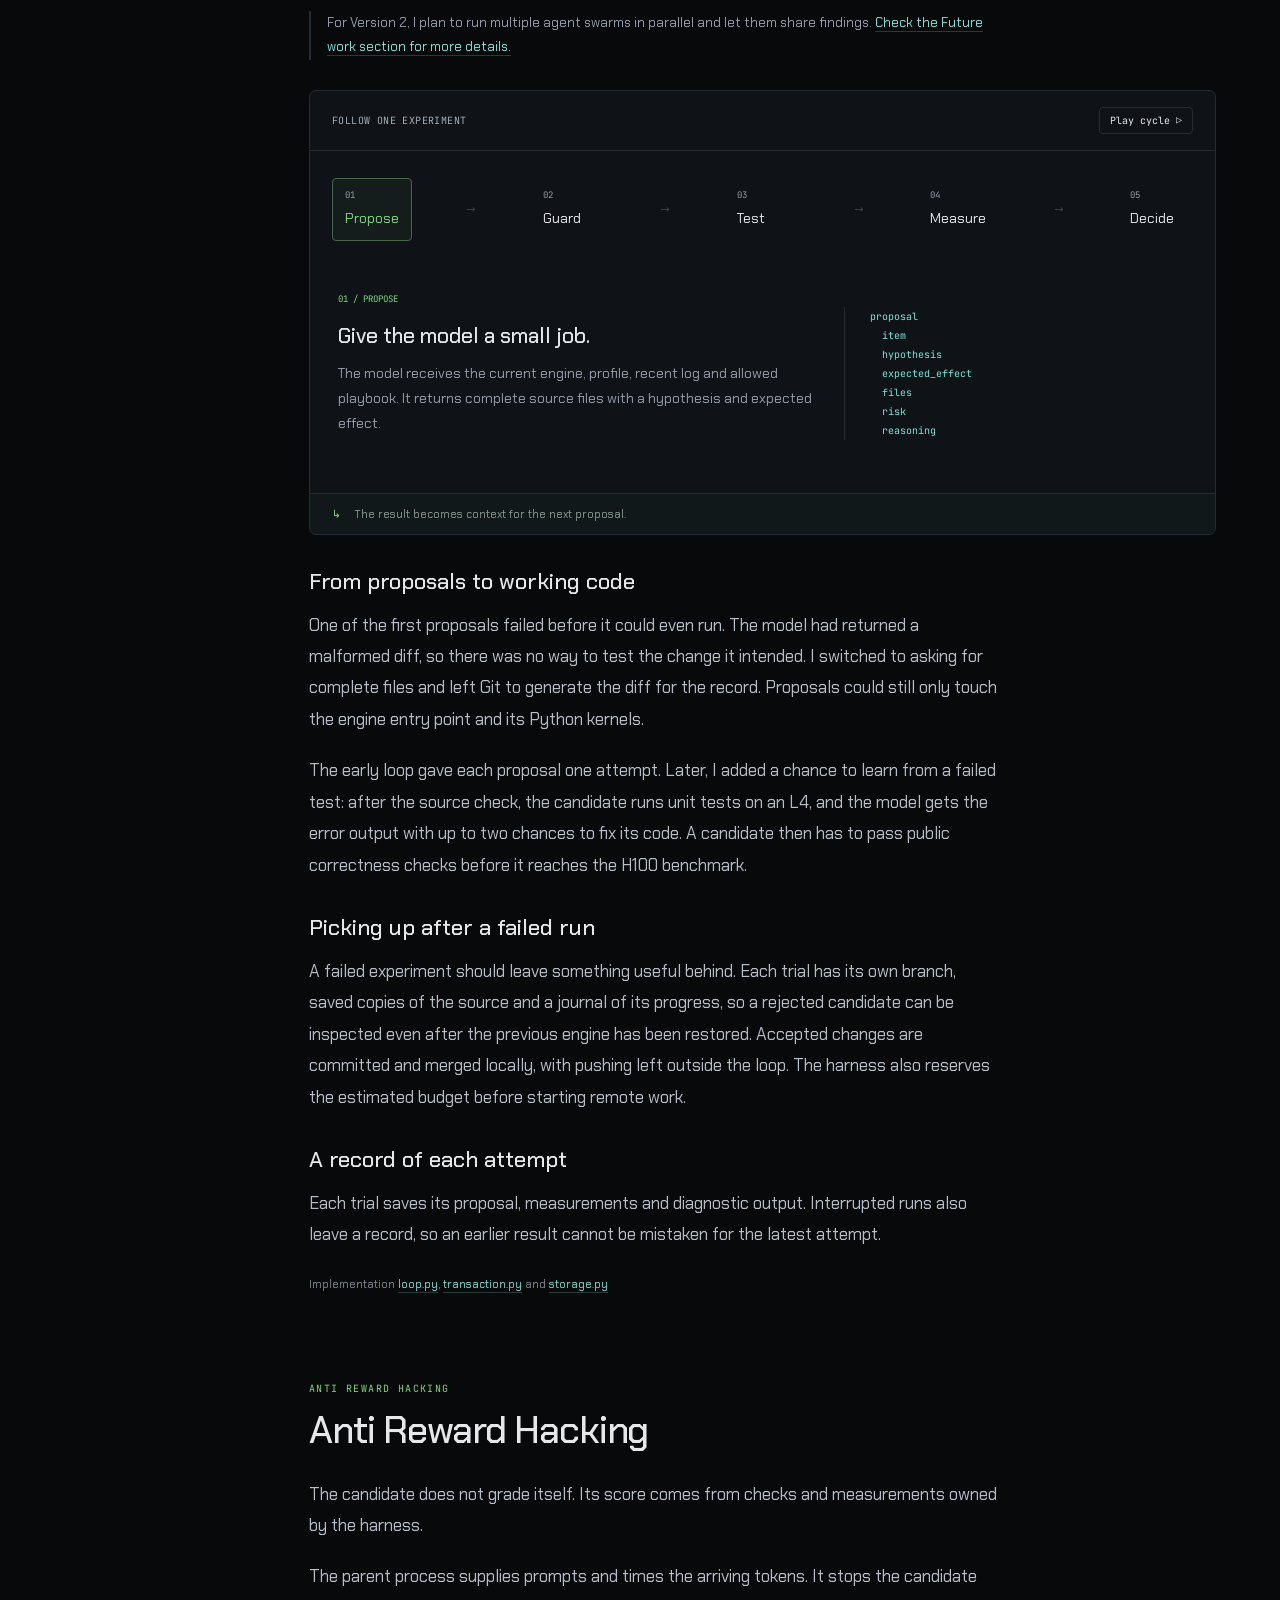
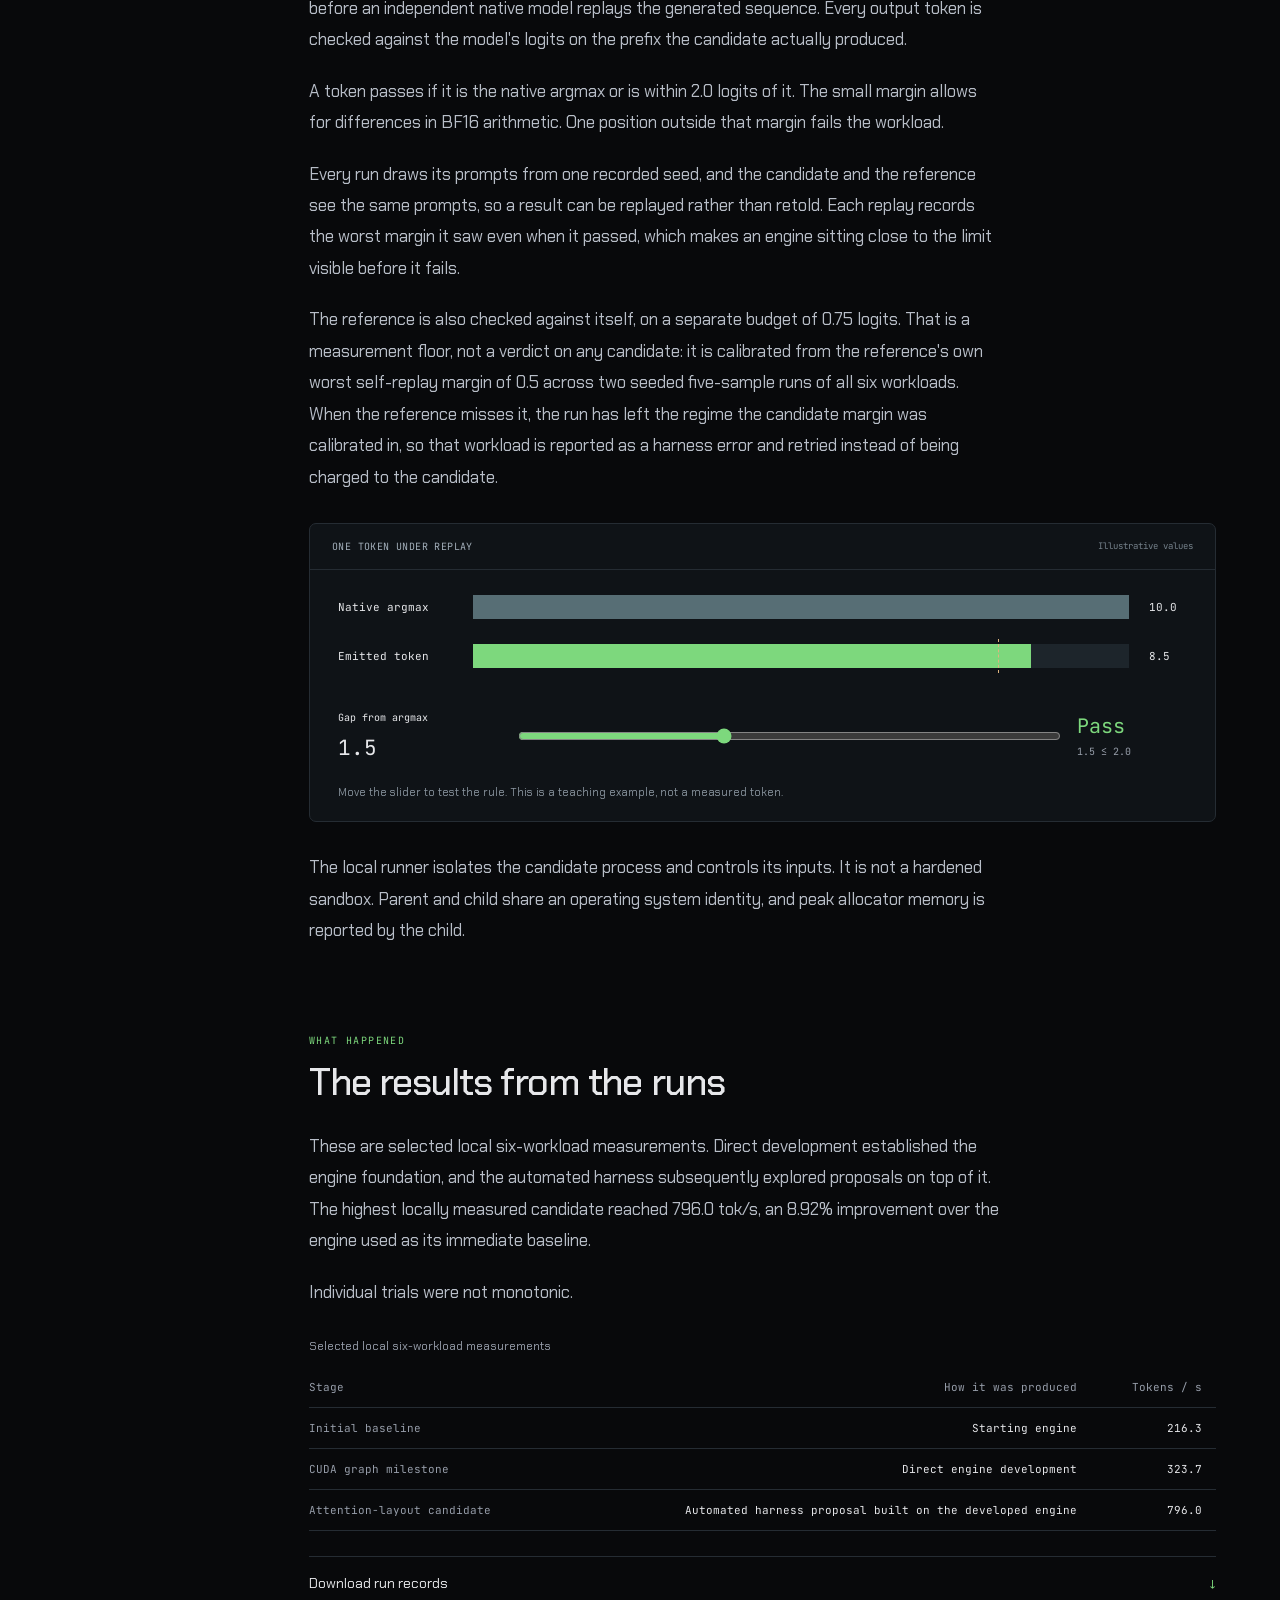
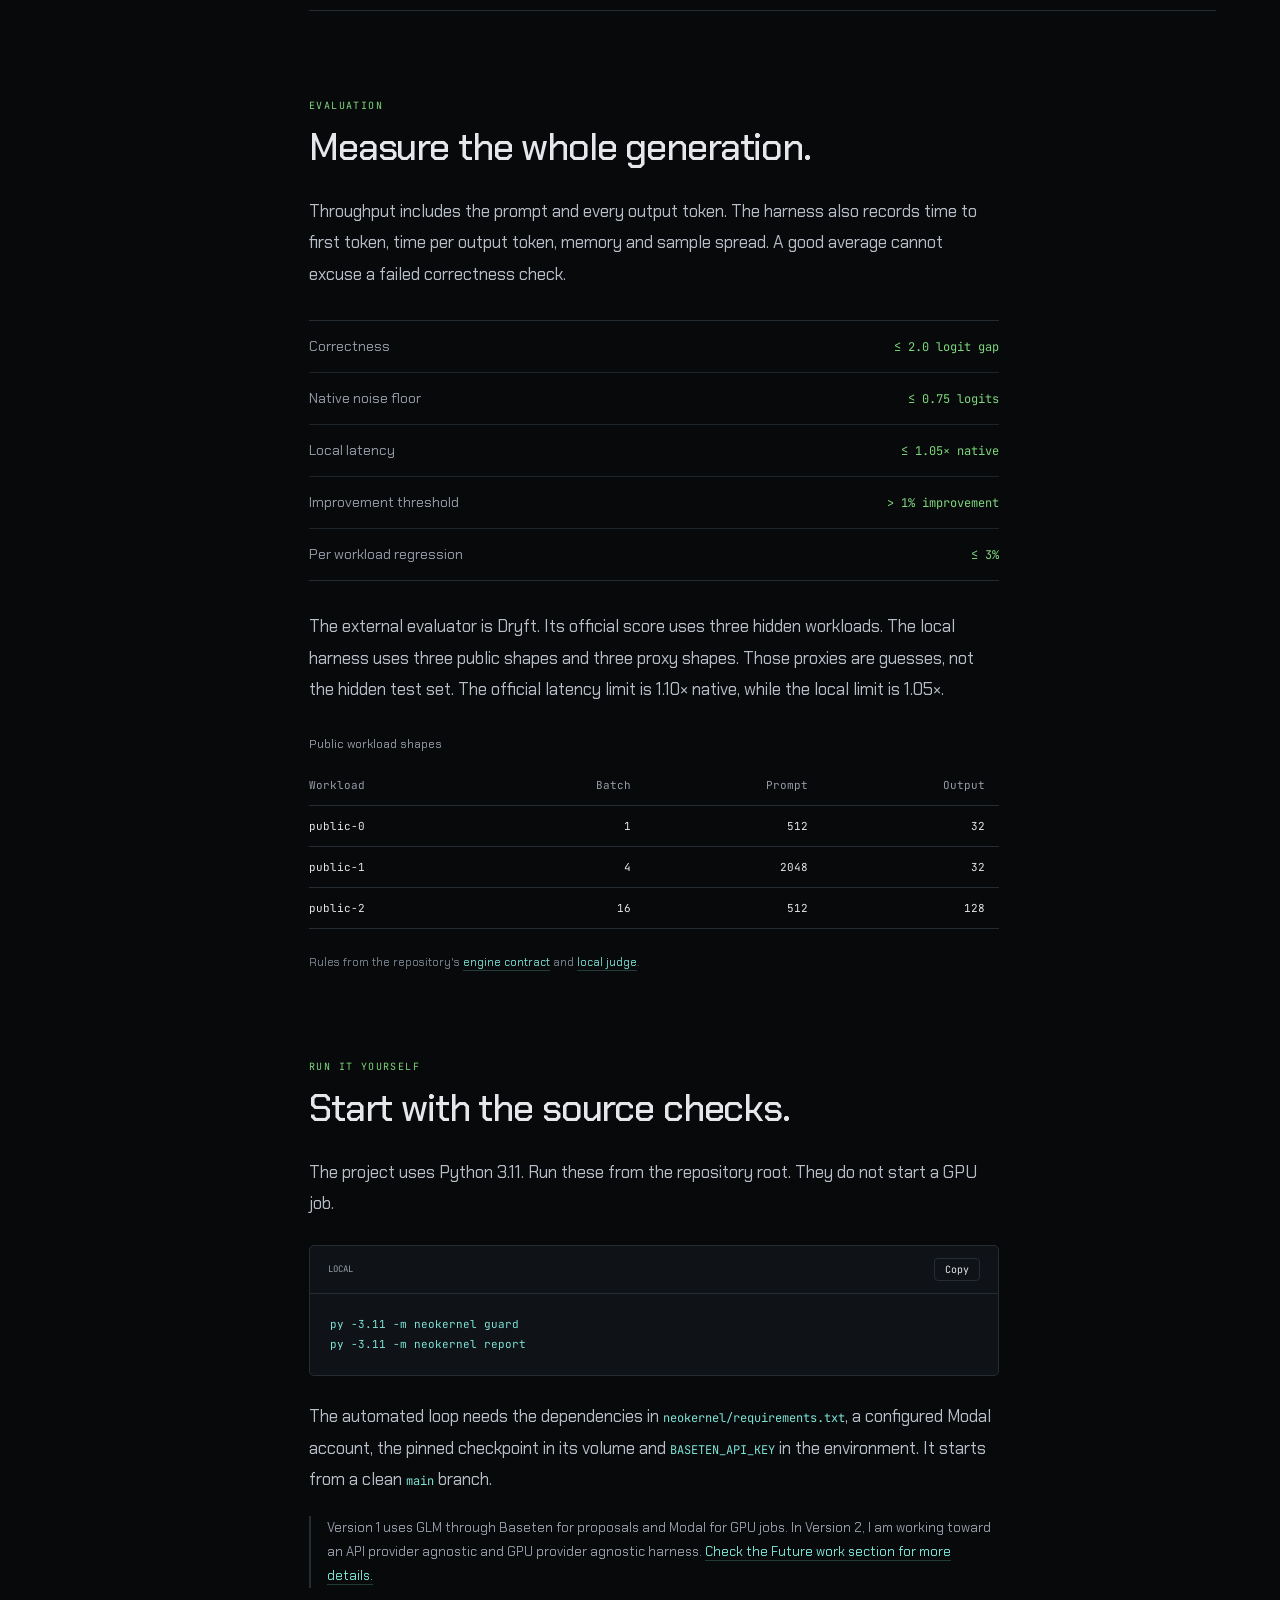
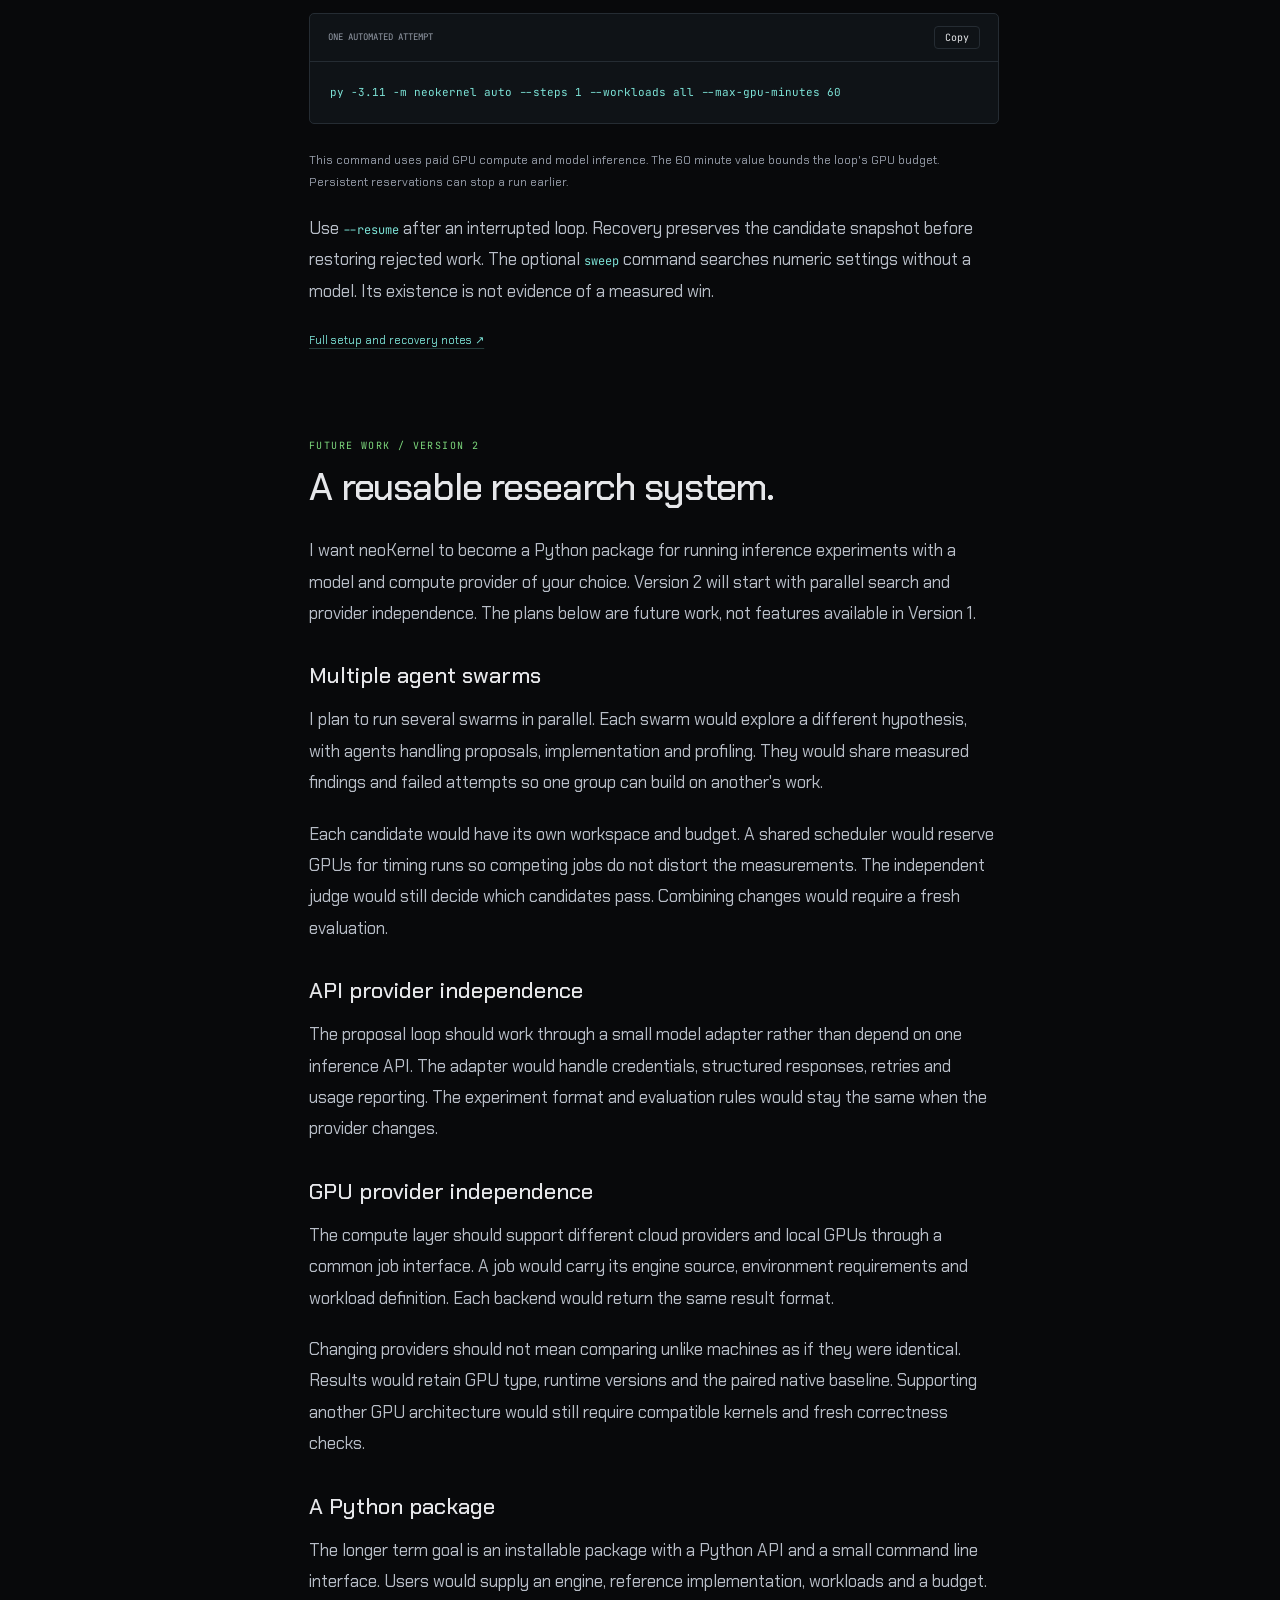
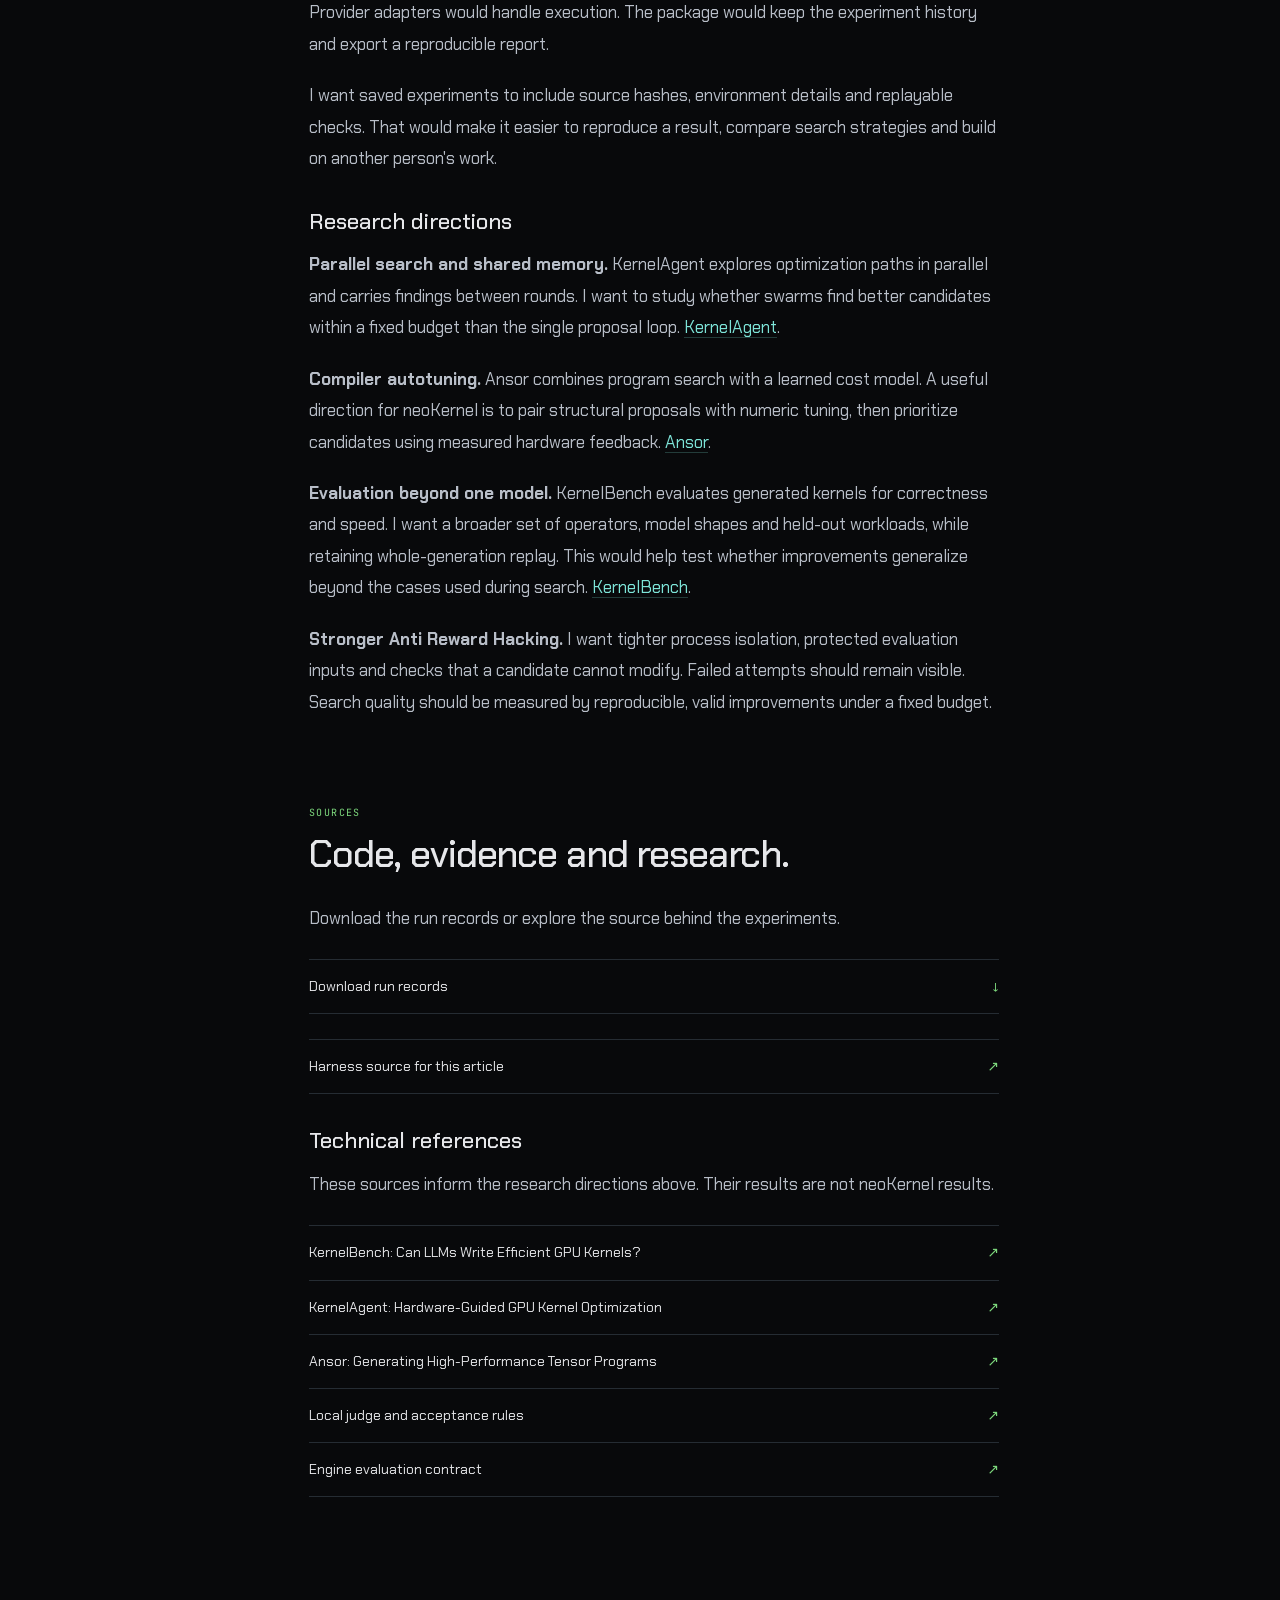
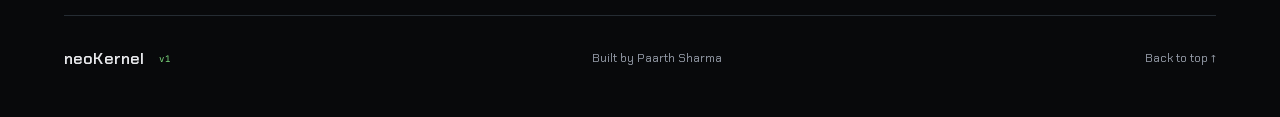
==== commit fa23fffe: "Documentation changes and quality controls" ====
--- a/docs/index.html
+++ b/docs/index.html
@@ -25,7 +25,7 @@
 <div class="project-strip"><span>Qwen3 4B <small>target model</small></span><span>Python + Triton <small>engine source</small></span><span>GLM <small>proposal model</small></span><span>Modal <small>GPU execution</small></span></div>
 <div class="article-layout"><aside class="contents"><span class="eyebrow">ON THIS PAGE</span><nav aria-label="Article sections"><a href="#intro">The question</a><a href="#loop">The research loop</a><a href="#judge">Anti Reward Hacking</a><a href="#evidence">What happened</a><a href="#evaluation">Evaluation</a><a href="#run">Run it yourself</a><a href="#future">Future work</a><a href="#notes">Sources</a></nav><div class="version-note">v1<br><span>September 2026</span></div></aside>
 <article>
-<section id="intro" class="prose"><div class="eyebrow">THE QUESTION</div><h2>Can the experiment run itself?</h2><p>Making inference faster means trying changes that might not work. A kernel can be quick and still return the wrong answer. A faster decode step can also hide a slower first token.</p><p>neoKernel puts that work inside a research loop. A model proposes a change to a Qwen3 inference engine. The harness checks the source, runs the candidate and compares it with a reference. It then keeps the change or restores the previous engine.</p><p>The useful output is a record of what happened. That includes broken proposals, failed checks and experiments that looked promising until they were measured elsewhere.</p><div class="scope-note"><span>About this version</span><p>Version 1 covers the research loop and the engine results that followed. Each result says whether it came from the automated proposer or assisted engine work.</p></div></section>
+<section id="intro" class="prose"><div class="eyebrow">THE QUESTION</div><h2>Can the experiment run itself?</h2><p>Making inference faster means trying changes that might not work. A kernel can be quick and still return the wrong answer. A faster decode step can also hide a slower first token.</p><p>neoKernel puts that work inside a research loop. A model proposes a change to a Qwen3 inference engine. The harness checks the source, runs the candidate and compares it with a reference. It then accepts the change or restores the previous engine.</p><p>The useful output is a record of what happened. That includes broken proposals, failed checks and experiments that looked promising until they were measured elsewhere.</p><div class="scope-note"><span>About this version</span><p>Version 1 covers the research loop and selected local measurements from direct engine development and automated harness proposals.</p></div></section>
 <section id="loop"><div class="prose"><div class="eyebrow">THE RESEARCH LOOP</div><h2>One idea at a time.</h2><p>The proposer sees the current source, a profile and recent experiment history. It returns a bounded change. The harness owns the checks and the decision.</p><p class="roadmap-link">For Version 2, I plan to run multiple agent swarms in parallel and let them share findings. <a href="#future-swarms">Check the Future work section for more details.</a></p></div>
 <div class="loop-lab interactive"><div class="lab-header"><span>FOLLOW ONE EXPERIMENT</span><button id="play-loop" type="button" aria-pressed="false">Play cycle ▷</button></div><div class="loop-stages" role="group" aria-label="Research loop stages"><button data-stage="0" aria-pressed="true"><span>01</span>Propose</button><span class="connector" aria-hidden="true">→</span><button data-stage="1" aria-pressed="false"><span>02</span>Guard</button><span class="connector" aria-hidden="true">→</span><button data-stage="2" aria-pressed="false"><span>03</span>Test</button><span class="connector" aria-hidden="true">→</span><button data-stage="3" aria-pressed="false"><span>04</span>Measure</button><span class="connector" aria-hidden="true">→</span><button data-stage="4" aria-pressed="false"><span>05</span>Decide</button></div>
 <div class="stage-detail" aria-live="polite"><div><span class="step-tag" id="stage-tag">01 / PROPOSE</span><h3 id="stage-title">Give the model a small job.</h3><p id="stage-description">The model receives the current engine, profile, recent log and allowed playbook. It returns complete source files with a hypothesis and expected effect.</p></div><pre id="stage-code">proposal
@@ -35,21 +35,18 @@
   files
   risk
   reasoning</pre></div><div class="loop-return"><span aria-hidden="true">↳</span> The result becomes context for the next proposal.</div></div>
-<div class="prose"><h3>From proposals to working code</h3><p>One of the first proposals failed before it could even run. The model had returned a malformed diff, so there was no way to test the change it intended. I switched to asking for complete files and left Git to generate the diff for the record. Proposals could still only touch the engine entry point and its Python kernels.</p><p>The early loop gave each proposal one attempt. Later, I added a chance to learn from a failed test: after the source check, the candidate runs unit tests on an L4, and the model gets the error output with up to two chances to fix its code. A candidate then has to pass public correctness checks before it reaches the H100 benchmark.</p><h3>Picking up after a failed run</h3><p>A failed experiment should leave something useful behind. Each trial has its own branch, saved copies of the source and a journal of its progress, so a rejected candidate can be inspected even after the previous engine has been restored. Accepted changes are committed and merged locally, with pushing left outside the loop. The harness also reserves the estimated budget before starting remote work.</p><h3>A record that cannot contradict itself</h3><p>An entry cannot record a keep that its own attached evidence contradicts. The log refuses a keep when any workload in the result reports a failed gate, or when the result is not eligible. The rule is contradiction rather than proof, so an entry carrying no measured workloads still records a decision taken elsewhere.</p><p>This came out of trial 39, which was written as a keep while carrying a failed correctness gate, because an external score was allowed to outrank the local one. Every later trial then measured against a baseline the record itself marks as wrong. That row is preserved as it was written. A run that dies before producing a result now also leaves a record of the attempt, marked failed, so the newest saved run can never be read as a later one.</p><p class="source-line">Implementation <a href="https://github.com/cogniera/neoKernel/blob/f48dfcfad6990604f00f99b508fe50769648708c/neokernel/loop.py">loop.py</a>, <a href="https://github.com/cogniera/neoKernel/blob/f48dfcfad6990604f00f99b508fe50769648708c/neokernel/transaction.py">transaction.py</a> and <a href="https://github.com/cogniera/neoKernel/blob/f48dfcfad6990604f00f99b508fe50769648708c/neokernel/storage.py">storage.py</a></p></div></section>
+<div class="prose"><h3>From proposals to working code</h3><p>One of the first proposals failed before it could even run. The model had returned a malformed diff, so there was no way to test the change it intended. I switched to asking for complete files and left Git to generate the diff for the record. Proposals could still only touch the engine entry point and its Python kernels.</p><p>The early loop gave each proposal one attempt. Later, I added a chance to learn from a failed test: after the source check, the candidate runs unit tests on an L4, and the model gets the error output with up to two chances to fix its code. A candidate then has to pass public correctness checks before it reaches the H100 benchmark.</p><h3>Picking up after a failed run</h3><p>A failed experiment should leave something useful behind. Each trial has its own branch, saved copies of the source and a journal of its progress, so a rejected candidate can be inspected even after the previous engine has been restored. Accepted changes are committed and merged locally, with pushing left outside the loop. The harness also reserves the estimated budget before starting remote work.</p><h3>A record of each attempt</h3><p>Each trial saves its proposal, measurements and diagnostic output. Interrupted runs also leave a record, so an earlier result cannot be mistaken for the latest attempt.</p><p class="source-line">Implementation <a href="https://github.com/cogniera/neoKernel/blob/f48dfcfad6990604f00f99b508fe50769648708c/neokernel/loop.py">loop.py</a>, <a href="https://github.com/cogniera/neoKernel/blob/f48dfcfad6990604f00f99b508fe50769648708c/neokernel/transaction.py">transaction.py</a> and <a href="https://github.com/cogniera/neoKernel/blob/f48dfcfad6990604f00f99b508fe50769648708c/neokernel/storage.py">storage.py</a></p></div></section>
 <section id="judge"><div class="prose"><div class="eyebrow">ANTI REWARD HACKING</div><h2>Anti Reward Hacking</h2><p>The candidate does not grade itself. Its score comes from checks and measurements owned by the harness.</p><p>The parent process supplies prompts and times the arriving tokens. It stops the candidate before an independent native model replays the generated sequence. Every output token is checked against the model's logits on the prefix the candidate actually produced.</p><p>A token passes if it is the native argmax or is within 2.0 logits of it. The small margin allows for differences in BF16 arithmetic. One position outside that margin fails the workload.</p><p>Every run draws its prompts from one recorded seed, and the candidate and the reference see the same prompts, so a result can be replayed rather than retold. Each replay records the worst margin it saw even when it passed, which makes an engine sitting close to the limit visible before it fails.</p><p>The reference is also checked against itself, on a separate budget of 0.75 logits. That is a measurement floor, not a verdict on any candidate: it is calibrated from the reference's own worst self-replay margin of 0.5 across two seeded five-sample runs of all six workloads. When the reference misses it, the run has left the regime the candidate margin was calibrated in, so that workload is reported as a harness error and retried instead of being charged to the candidate.</p></div>
 <div class="judge-lab interactive"><div class="lab-header"><span>ONE TOKEN UNDER REPLAY</span><span class="muted">Illustrative values</span></div><div class="logit-row"><span>Native argmax</span><div class="logit-track"><div class="logit-fill native"></div></div><output>10.0</output></div><div class="logit-row"><span>Emitted token</span><div class="logit-track"><div class="logit-fill candidate" id="candidate-bar"></div><span class="threshold" title="2.0 logit margin"></span></div><output id="candidate-logit">8.5</output></div><div class="judge-controls"><label for="logit-gap">Gap from argmax <output id="gap-value">1.5</output></label><input type="range" id="logit-gap" min="0" max="4" step="0.1" value="1.5"><div id="verdict" class="verdict" role="status">Pass <span>1.5 ≤ 2.0</span></div></div><p class="lab-caption">Move the slider to test the rule. This is a teaching example, not a measured token.</p></div>
 <div class="prose"><p>The local runner isolates the candidate process and controls its inputs. It is not a hardened sandbox. Parent and child share an operating system identity, and peak allocator memory is reported by the child.</p></div></section>
-<section id="evidence"><div class="prose"><div class="eyebrow">WHAT HAPPENED</div><h2>One baseline. Then the work.</h2><p>The engine started this phase at 670.7 tok/s on the external evaluator. The scores below follow the same project through an agent proposal and later assisted changes. They are external scores, not the local six-workload geomean.</p><p>A failed local replay still failed locally. Trial 39 also received a passing external score. Both facts belong in the record.</p></div>
-<div class="score-list" aria-label="External evaluation score progression">
-<div class="score-row score-baseline"><div class="score-order">BASE</div><div class="score-story"><strong>670.7 <small>tok/s</small></strong><span>Starting engine</span><p>Hand-rolled decode and native prefill graph. <a href="https://htn.dryft.ai/bench/deployments/98805282-8421-40de-a946-d490a7d9a1e7">Run 1bf05baa ↗</a></p></div><div class="score-gain">Baseline</div></div>
-<div class="score-row"><div class="score-order">39</div><div class="score-story"><strong>697.2 <small>tok/s</small></strong><span>Residual and normalization proposal</span><p>Agent proposal kept after external evaluation. Local public-2 replay failed by 4.0 logits. The external run ID was not recorded.</p></div><div class="score-gain">+4.0%</div></div>
-<div class="score-row"><div class="score-order">46</div><div class="score-story"><strong>740.3 <small>tok/s</small></strong><span>Grouped split-K decode attention</span><p>Assisted follow-up. External run 98599990 passed. This change was not an automatic harness keep.</p></div><div class="score-gain">+10.4%</div></div>
-<div class="score-row"><div class="score-order">47</div><div class="score-story"><strong>779.2 <small>tok/s</small></strong><span>Pipelined decode loop</span><p>Assisted follow-up. External run 02d718ce passed. This change was not an automatic harness keep.</p></div><div class="score-gain">+16.2%</div></div>
-<div class="score-row score-reported"><div class="score-order">NEXT</div><div class="score-story"><strong>837.1 <small>tok/s</small></strong><span>Fused prefill operations</span><p>Score supplied in the project log. The external run ID and per-workload report were not saved.</p></div><div class="score-gain">+24.8%</div></div>
-<div class="score-row score-reported"><div class="score-order">BEST</div><div class="score-story"><strong>859.0 <small>tok/s</small></strong><span>Packed prefill and fused operations</span><p>Score supplied in the project log. The external run ID and per-workload report were not saved. This lineage was later superseded.</p></div><div class="score-gain">+28.1%</div></div>
-</div>
-<div class="prose"><p class="small-note">Percentage changes use the single 670.7 tok/s baseline. The last two scores are reported results with less public detail than the earlier runs. <a href="v1.html">Read the provenance and later checks.</a></p><h3>What the harness proved</h3><p>A later one-step automated run passed the source guard and all ten L4 unit tests with no repairs. Its candidate failed the H100 benchmark and the loop restored the prior engine. That is a working rejection path, not a performance win.</p><p>After manual engine fixes, the engine on main passed all six local H100 workloads in a five-sample run at 731.0 local tok/s. Local and external scores use different workloads, so 731.0 does not belong on the external score line.</p><div class="source-links"><a href="v1.html">Results, limits and verification <span>↗</span></a><a href="v1-evidence.json">Historical harness attempts <span>↓</span></a></div></div></section>
-<section id="evaluation" class="prose"><div class="eyebrow">EVALUATION</div><h2>Measure the whole generation.</h2><p>Throughput includes the prompt and every output token. The harness also records time to first token, time per output token, memory and sample spread. A good average cannot excuse a failed correctness check.</p><div class="rules"><div><span>Correctness</span><strong>≤ 2.0 logit gap</strong></div><div><span>Native noise floor</span><strong>≤ 0.75 logits</strong></div><div><span>Local latency</span><strong>≤ 1.05× native</strong></div><div><span>Keep threshold</span><strong>&gt; 1% improvement</strong></div><div><span>Per workload regression</span><strong>≤ 3%</strong></div></div><p>The external evaluator is Dryft. Its official score uses three hidden workloads. The local harness uses three public shapes and three proxy shapes. Those proxies are guesses, not the hidden test set. The official latency limit is 1.10× native, while the local limit is 1.05×.</p><div class="table-wrap"><table><caption>Public workload shapes</caption><thead><tr><th>Workload</th><th>Batch</th><th>Prompt</th><th>Output</th></tr></thead><tbody><tr><td>public-0</td><td>1</td><td>512</td><td>32</td></tr><tr><td>public-1</td><td>4</td><td>2048</td><td>32</td></tr><tr><td>public-2</td><td>16</td><td>512</td><td>128</td></tr></tbody></table></div><p class="source-line">Rules from the repository's <a href="https://github.com/cogniera/neoKernel/blob/aa662a35a155c333b7c8965061d38574db68cfaf/QWEN_ENGINE_CONTRACT.md">engine contract</a> and <a href="https://github.com/cogniera/neoKernel/blob/f48dfcfad6990604f00f99b508fe50769648708c/neokernel/judge.py">local judge</a>.</p></section>
+<section id="evidence"><div class="prose"><div class="eyebrow">WHAT HAPPENED</div><h2>The results from the runs</h2><p>These are selected local six-workload measurements. Direct development established the engine foundation, and the automated harness subsequently explored proposals on top of it. The highest locally measured candidate reached 796.0 tok/s, an 8.92% improvement over the engine used as its immediate baseline.</p><p>Individual trials were not monotonic.</p></div>
+<div class="table-wrap"><table><caption>Selected local six-workload measurements</caption><thead><tr><th scope="col">Stage</th><th scope="col">How it was produced</th><th scope="col">Tokens / s</th></tr></thead><tbody>
+<tr><th scope="row">Initial baseline</th><td>Starting engine</td><td>216.3</td></tr>
+<tr><th scope="row">CUDA graph milestone</th><td>Direct engine development</td><td>323.7</td></tr>
+<tr><th scope="row">Attention-layout candidate</th><td>Automated harness proposal built on the developed engine</td><td>796.0</td></tr>
+</tbody></table></div>
+<div class="source-links"><a href="log.md" download="neokernel-run-log.md">Download run records <span aria-hidden="true">↓</span></a></div></section>
+<section id="evaluation" class="prose"><div class="eyebrow">EVALUATION</div><h2>Measure the whole generation.</h2><p>Throughput includes the prompt and every output token. The harness also records time to first token, time per output token, memory and sample spread. A good average cannot excuse a failed correctness check.</p><div class="rules"><div><span>Correctness</span><strong>≤ 2.0 logit gap</strong></div><div><span>Native noise floor</span><strong>≤ 0.75 logits</strong></div><div><span>Local latency</span><strong>≤ 1.05× native</strong></div><div><span>Improvement threshold</span><strong>&gt; 1% improvement</strong></div><div><span>Per workload regression</span><strong>≤ 3%</strong></div></div><p>The external evaluator is Dryft. Its official score uses three hidden workloads. The local harness uses three public shapes and three proxy shapes. Those proxies are guesses, not the hidden test set. The official latency limit is 1.10× native, while the local limit is 1.05×.</p><div class="table-wrap"><table><caption>Public workload shapes</caption><thead><tr><th>Workload</th><th>Batch</th><th>Prompt</th><th>Output</th></tr></thead><tbody><tr><td>public-0</td><td>1</td><td>512</td><td>32</td></tr><tr><td>public-1</td><td>4</td><td>2048</td><td>32</td></tr><tr><td>public-2</td><td>16</td><td>512</td><td>128</td></tr></tbody></table></div><p class="source-line">Rules from the repository's <a href="https://github.com/cogniera/neoKernel/blob/aa662a35a155c333b7c8965061d38574db68cfaf/QWEN_ENGINE_CONTRACT.md">engine contract</a> and <a href="https://github.com/cogniera/neoKernel/blob/f48dfcfad6990604f00f99b508fe50769648708c/neokernel/judge.py">local judge</a>.</p></section>
 <section id="run" class="prose"><div class="eyebrow">RUN IT YOURSELF</div><h2>Start with the source checks.</h2><p>The project uses Python 3.11. Run these from the repository root. They do not start a GPU job.</p><div class="code-block"><div class="code-header"><span>LOCAL</span><button class="copy-button" data-copy="offline" type="button">Copy</button></div><pre id="offline">py -3.11 -m neokernel guard
 py -3.11 -m neokernel report</pre></div><p>The automated loop needs the dependencies in <code>neokernel/requirements.txt</code>, a configured Modal account, the pinned checkpoint in its volume and <code>BASETEN_API_KEY</code> in the environment. It starts from a clean <code>main</code> branch.</p><p class="roadmap-link">Version 1 uses GLM through Baseten for proposals and Modal for GPU jobs. In Version 2, I am working toward an API provider agnostic and GPU provider agnostic harness. <a href="#future">Check the Future work section for more details.</a></p><div class="code-block"><div class="code-header"><span>ONE AUTOMATED ATTEMPT</span><button class="copy-button" data-copy="auto-command" type="button">Copy</button></div><pre id="auto-command">py -3.11 -m neokernel auto --steps 1 --workloads all --max-gpu-minutes 60</pre></div><p class="small-note">This command uses paid GPU compute and model inference. The 60 minute value bounds the loop's GPU budget. Persistent reservations can stop a run earlier.</p><p>Use <code>--resume</code> after an interrupted loop. Recovery preserves the candidate snapshot before restoring rejected work. The optional <code>sweep</code> command searches numeric settings without a model. Its existence is not evidence of a measured win.</p><p class="source-line"><a href="https://github.com/cogniera/neoKernel/blob/main/neokernel/README.md">Full setup and recovery notes ↗</a></p></section>
 <section id="future" class="prose">
@@ -59,7 +56,7 @@
 <p>I plan to run several swarms in parallel. Each swarm would explore a different hypothesis, with agents handling proposals, implementation and profiling. They would share measured findings and failed attempts so one group can build on another's work.</p>
 <p>Each candidate would have its own workspace and budget. A shared scheduler would reserve GPUs for timing runs so competing jobs do not distort the measurements. The independent judge would still decide which candidates pass. Combining changes would require a fresh evaluation.</p>
 <h3 id="future-api">API provider independence</h3>
-<p>The proposal loop should work through a small model adapter rather than depend on one inference API. The adapter would handle credentials, structured responses, retries and usage reporting. The experiment format and keep rules would stay the same when the provider changes.</p>
+<p>The proposal loop should work through a small model adapter rather than depend on one inference API. The adapter would handle credentials, structured responses, retries and usage reporting. The experiment format and evaluation rules would stay the same when the provider changes.</p>
 <h3 id="future-gpu">GPU provider independence</h3>
 <p>The compute layer should support different cloud providers and local GPUs through a common job interface. A job would carry its engine source, environment requirements and workload definition. Each backend would return the same result format.</p>
 <p>Changing providers should not mean comparing unlike machines as if they were identical. Results would retain GPU type, runtime versions and the paired native baseline. Supporting another GPU architecture would still require compatible kernels and fresh correctness checks.</p>
@@ -72,7 +69,7 @@
 <p><strong>Evaluation beyond one model.</strong> KernelBench evaluates generated kernels for correctness and speed. I want a broader set of operators, model shapes and held-out workloads, while retaining whole-generation replay. This would help test whether improvements generalize beyond the cases used during search. <a href="https://arxiv.org/abs/2502.10517">KernelBench</a>.</p>
 <p><strong>Stronger Anti Reward Hacking.</strong> I want tighter process isolation, protected evaluation inputs and checks that a candidate cannot modify. Failed attempts should remain visible. Search quality should be measured by reproducible, valid improvements under a fixed budget.</p>
 </section>
-<section id="notes" class="prose"><div class="eyebrow">SOURCES</div><h2>Code, evidence and research.</h2><p>The historical harness export keeps failed and interrupted attempts. The score progression uses one external baseline and labels later assisted work. Missing run IDs remain missing.</p><div class="source-links"><a href="v1.html">Version 1 scope and evidence <span>↗</span></a><a href="v1-evidence.json">Curated experiment data <span>↓</span></a><a href="https://github.com/cogniera/neoKernel/tree/f48dfcfad6990604f00f99b508fe50769648708c/neokernel">Harness source for this article <span>↗</span></a></div><h3>Technical references</h3><p>These sources inform the research directions above. Their results are not neoKernel results.</p><div class="source-links">
+<section id="notes" class="prose"><div class="eyebrow">SOURCES</div><h2>Code, evidence and research.</h2><p>Download the run records or explore the source behind the experiments.</p><div class="source-links"><a href="log.md" download="neokernel-run-log.md">Download run records <span aria-hidden="true">↓</span></a></div><div class="source-links"><a href="https://github.com/cogniera/neoKernel/tree/f48dfcfad6990604f00f99b508fe50769648708c/neokernel">Harness source for this article <span>↗</span></a></div><h3>Technical references</h3><p>These sources inform the research directions above. Their results are not neoKernel results.</p><div class="source-links">
 <a href="https://arxiv.org/abs/2502.10517">KernelBench: Can LLMs Write Efficient GPU Kernels? <span>↗</span></a>
 <a href="https://pytorch.org/blog/kernelagent-hardware-guided-gpu-kernel-optimization-via-multi-agent-orchestration/">KernelAgent: Hardware-Guided GPU Kernel Optimization <span>↗</span></a>
 <a href="https://www.usenix.org/conference/osdi20/presentation/zheng">Ansor: Generating High-Performance Tensor Programs <span>↗</span></a>
